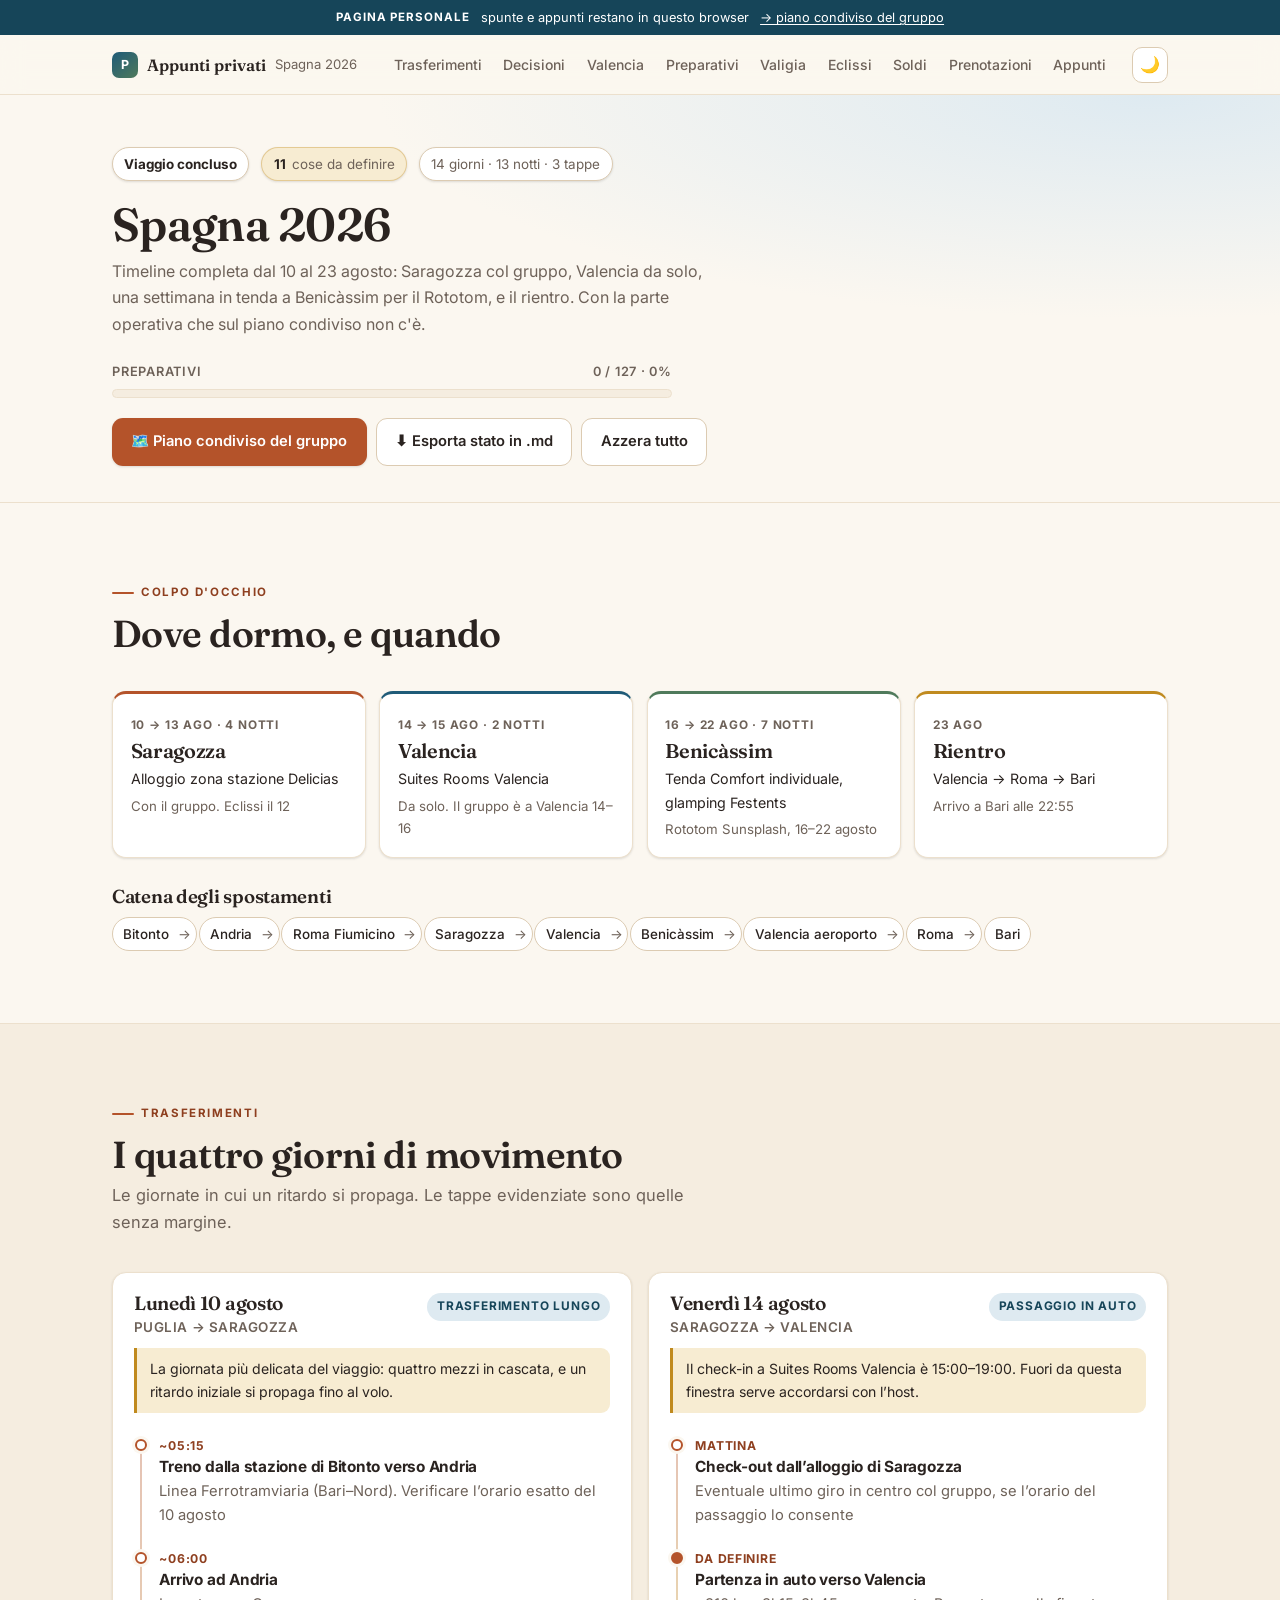
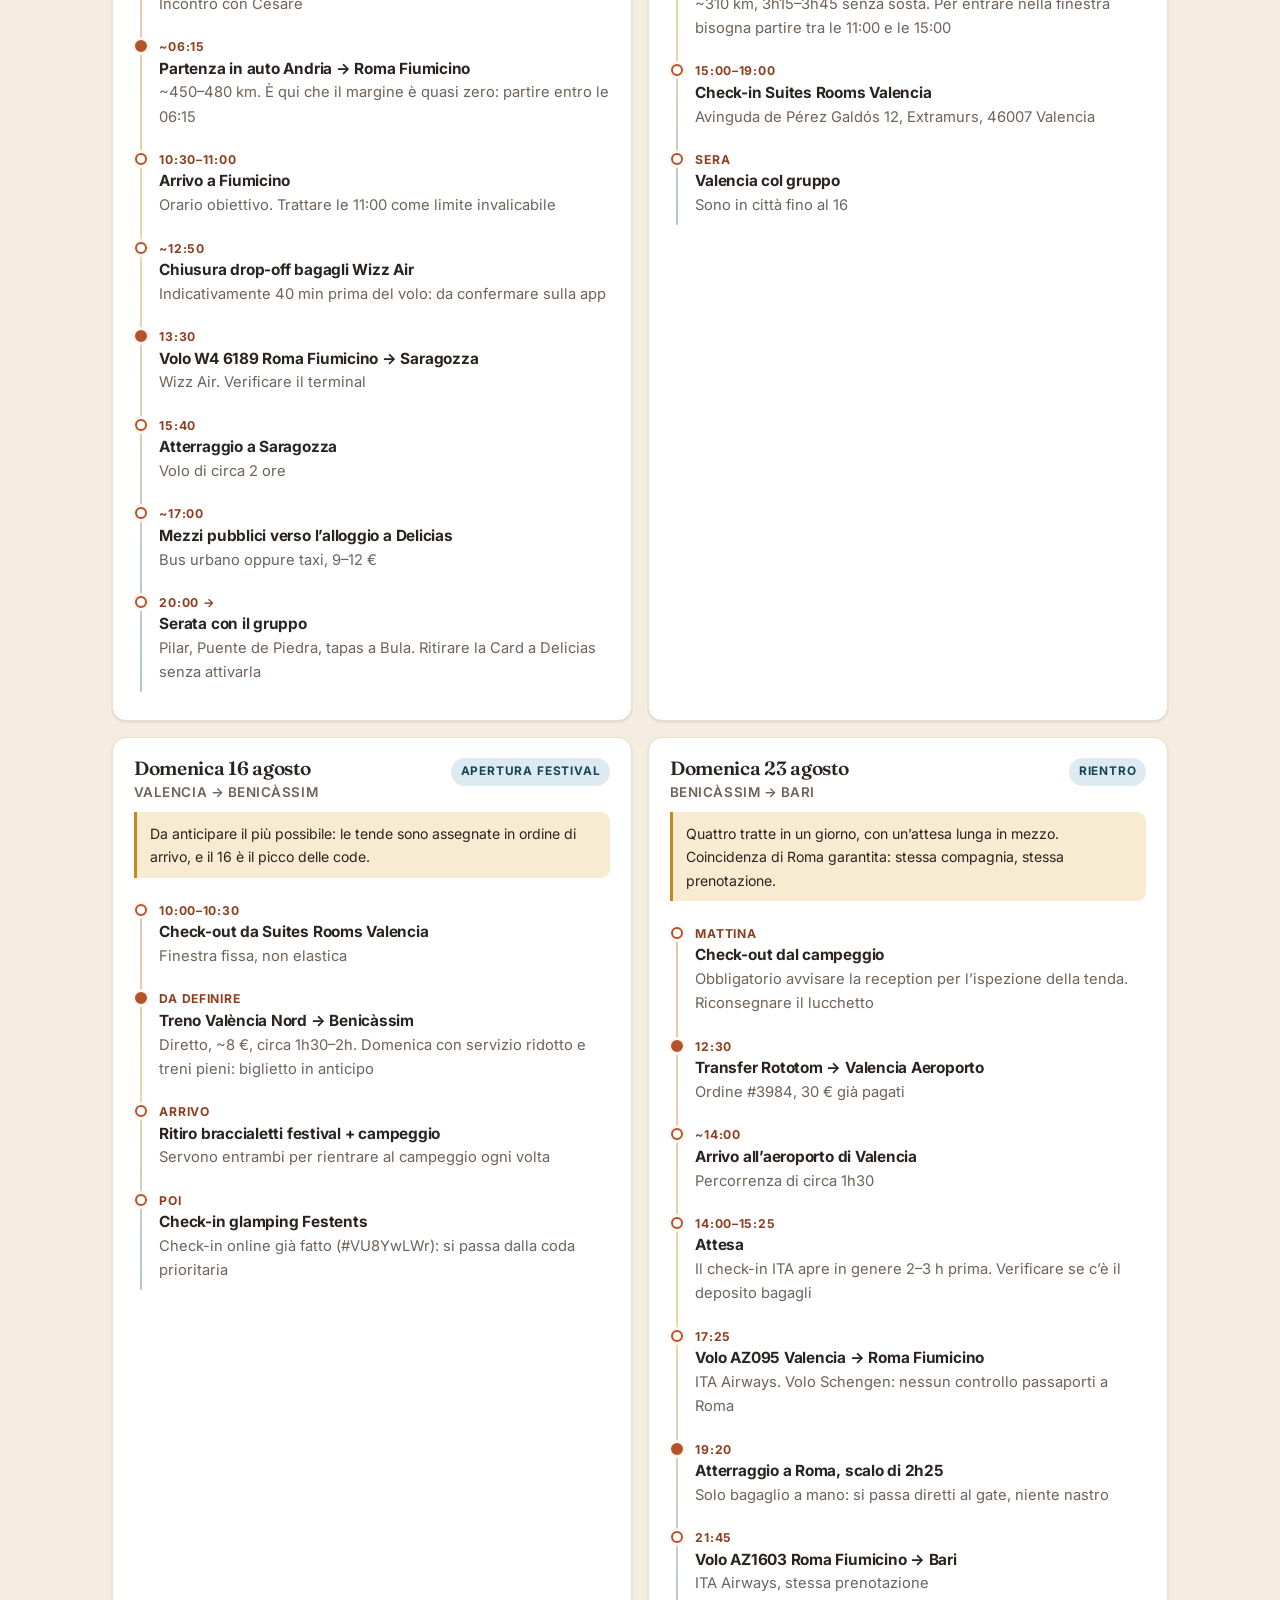
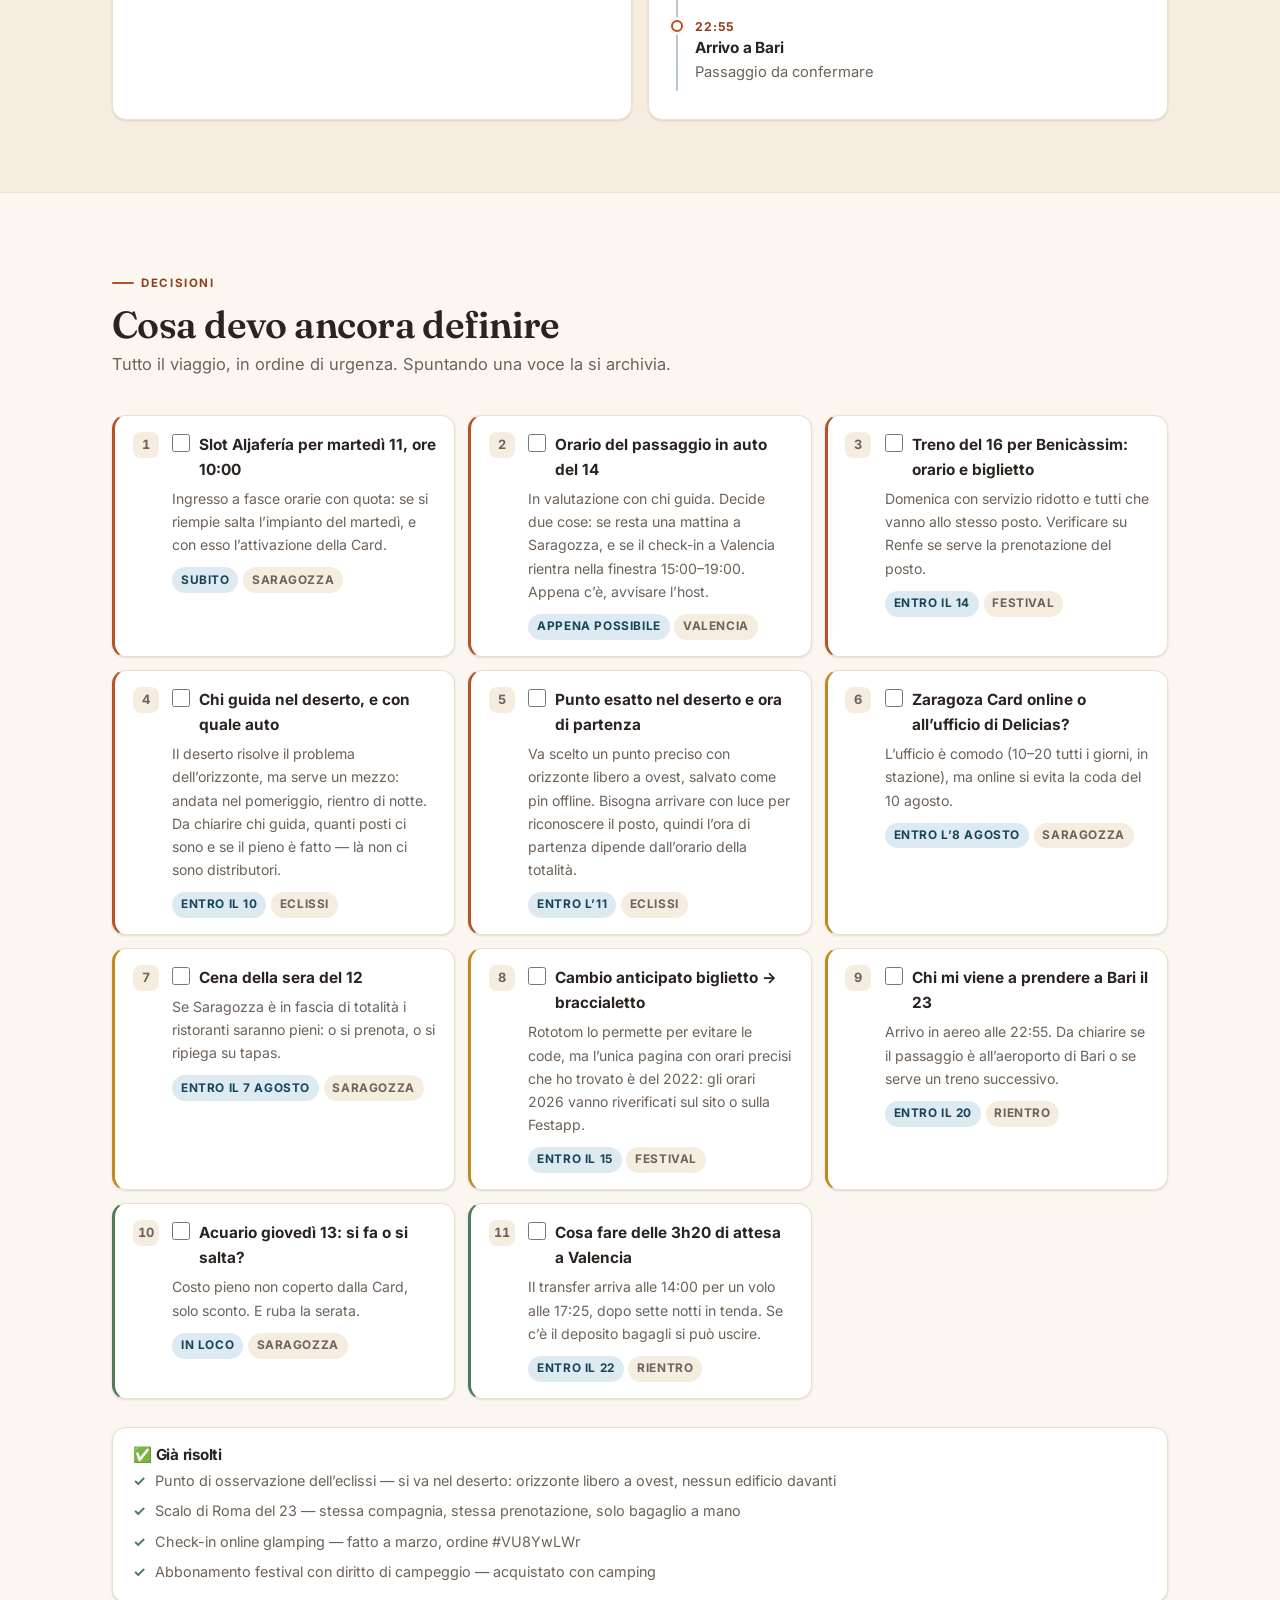
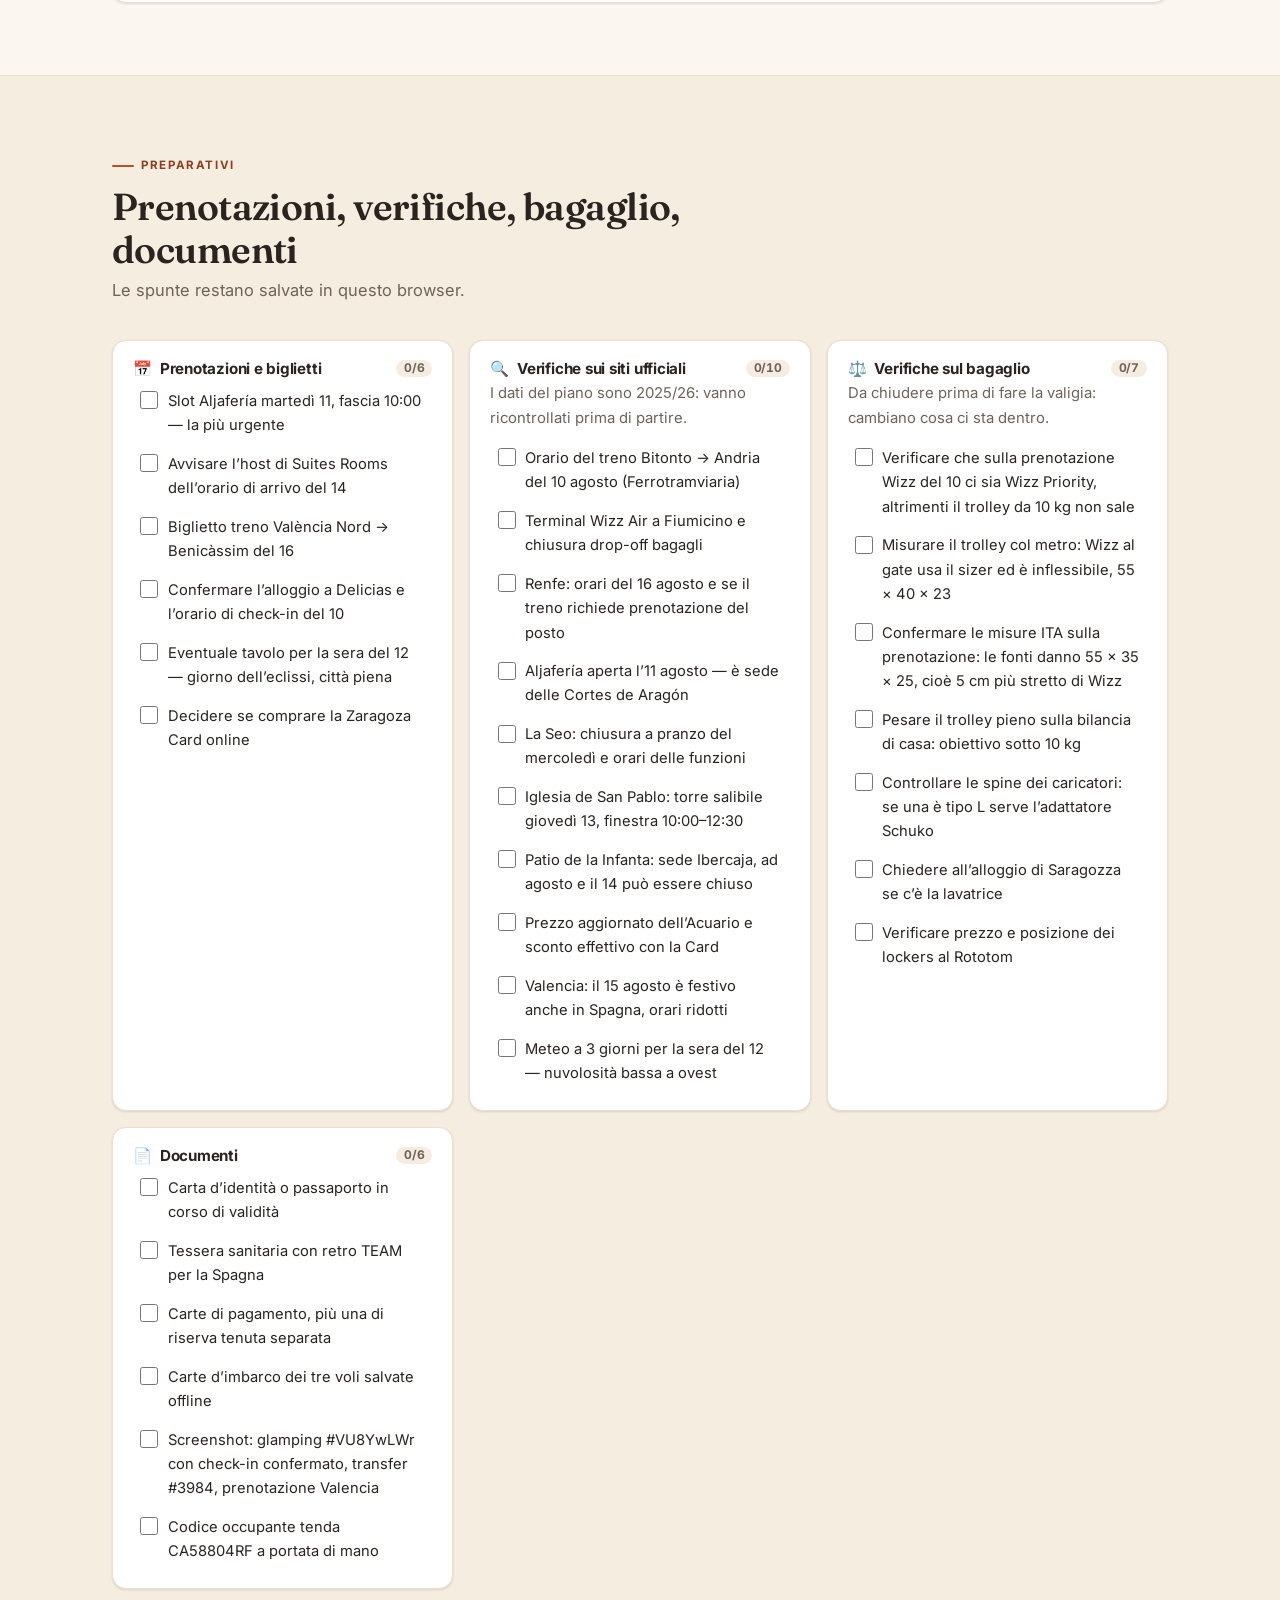
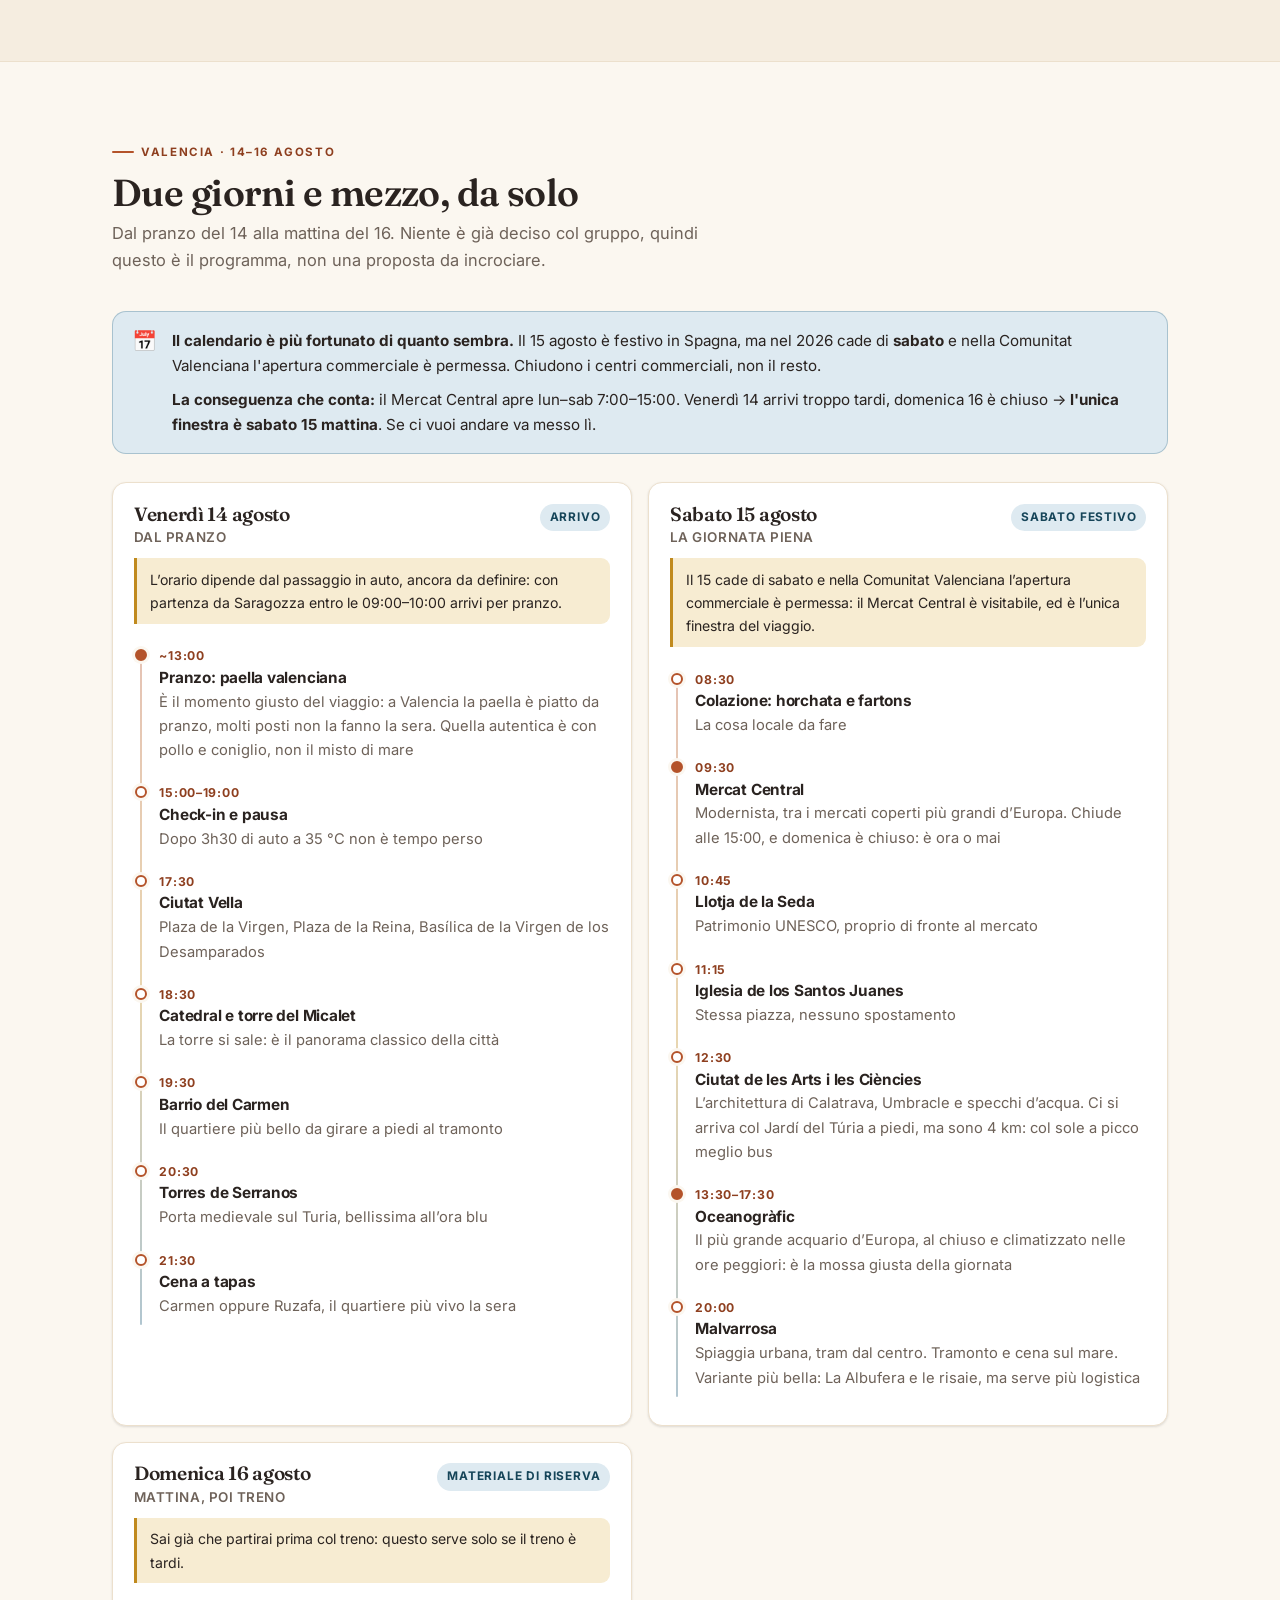
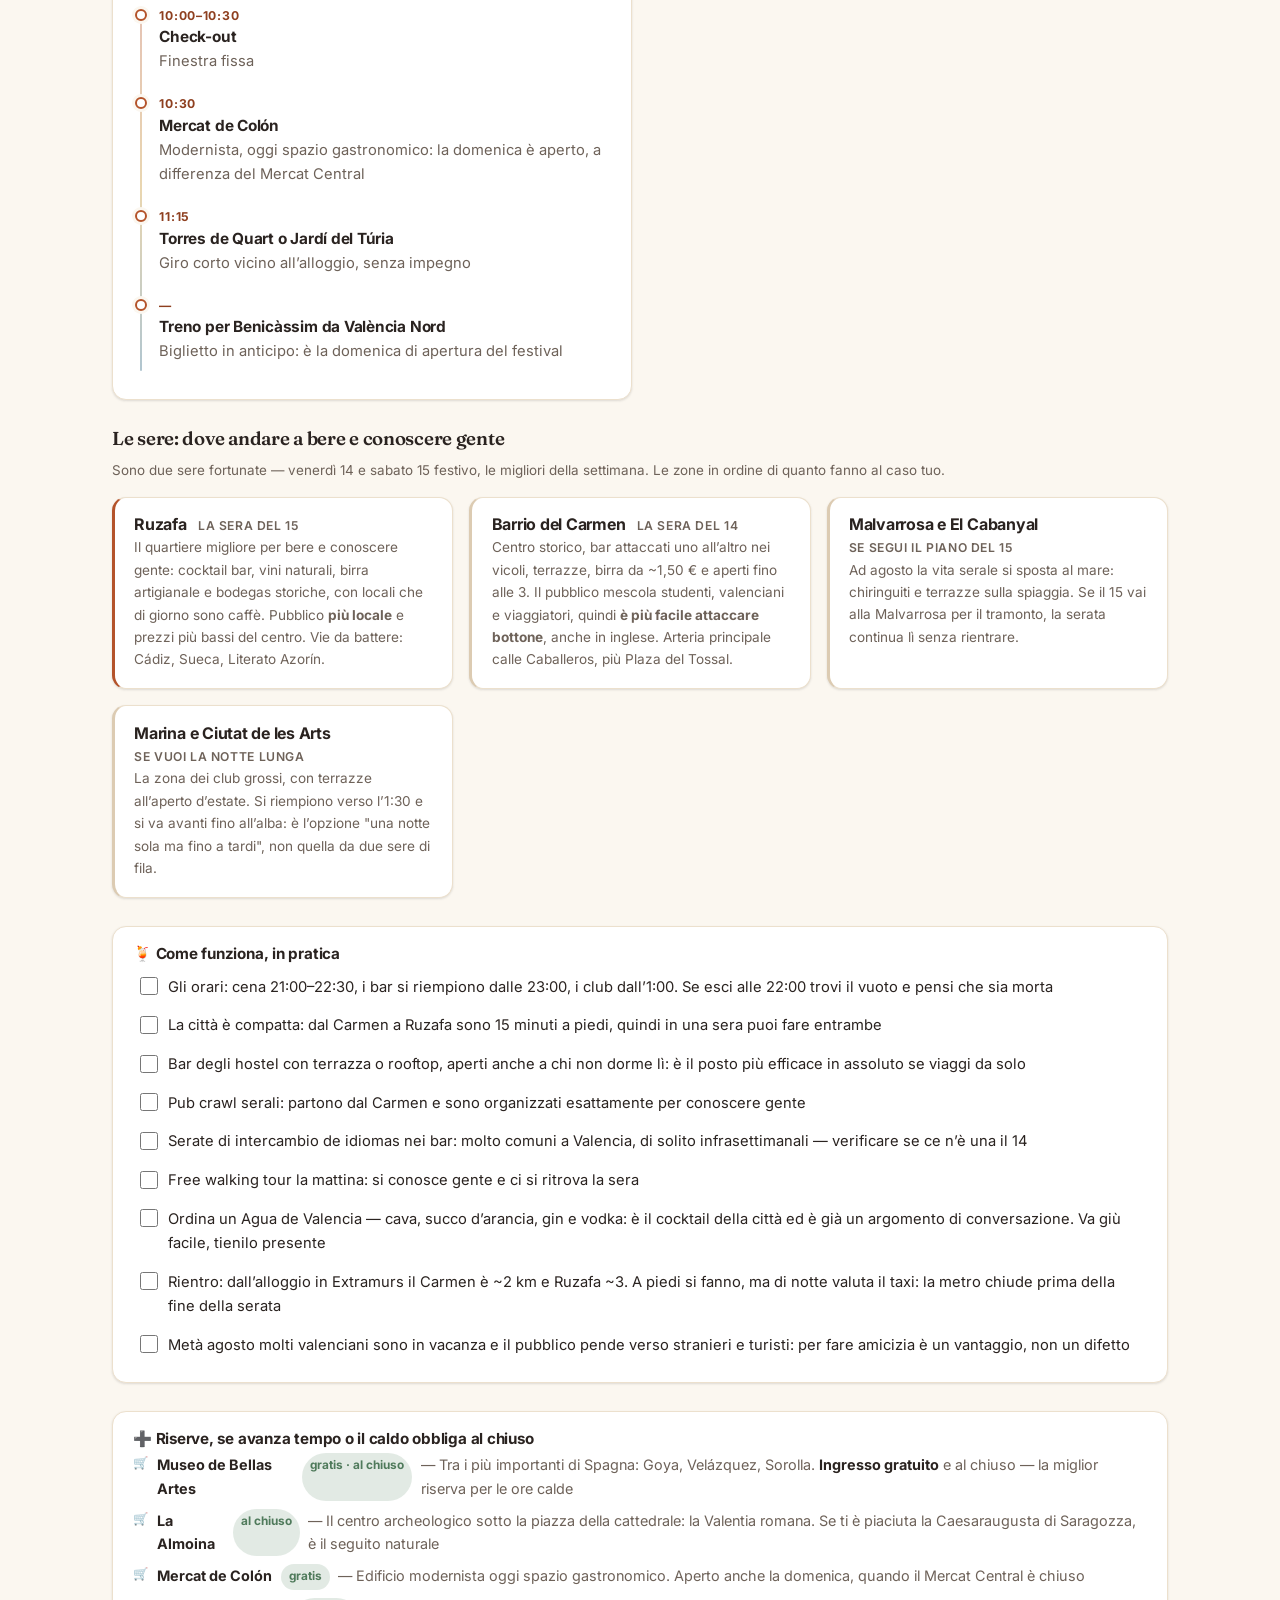
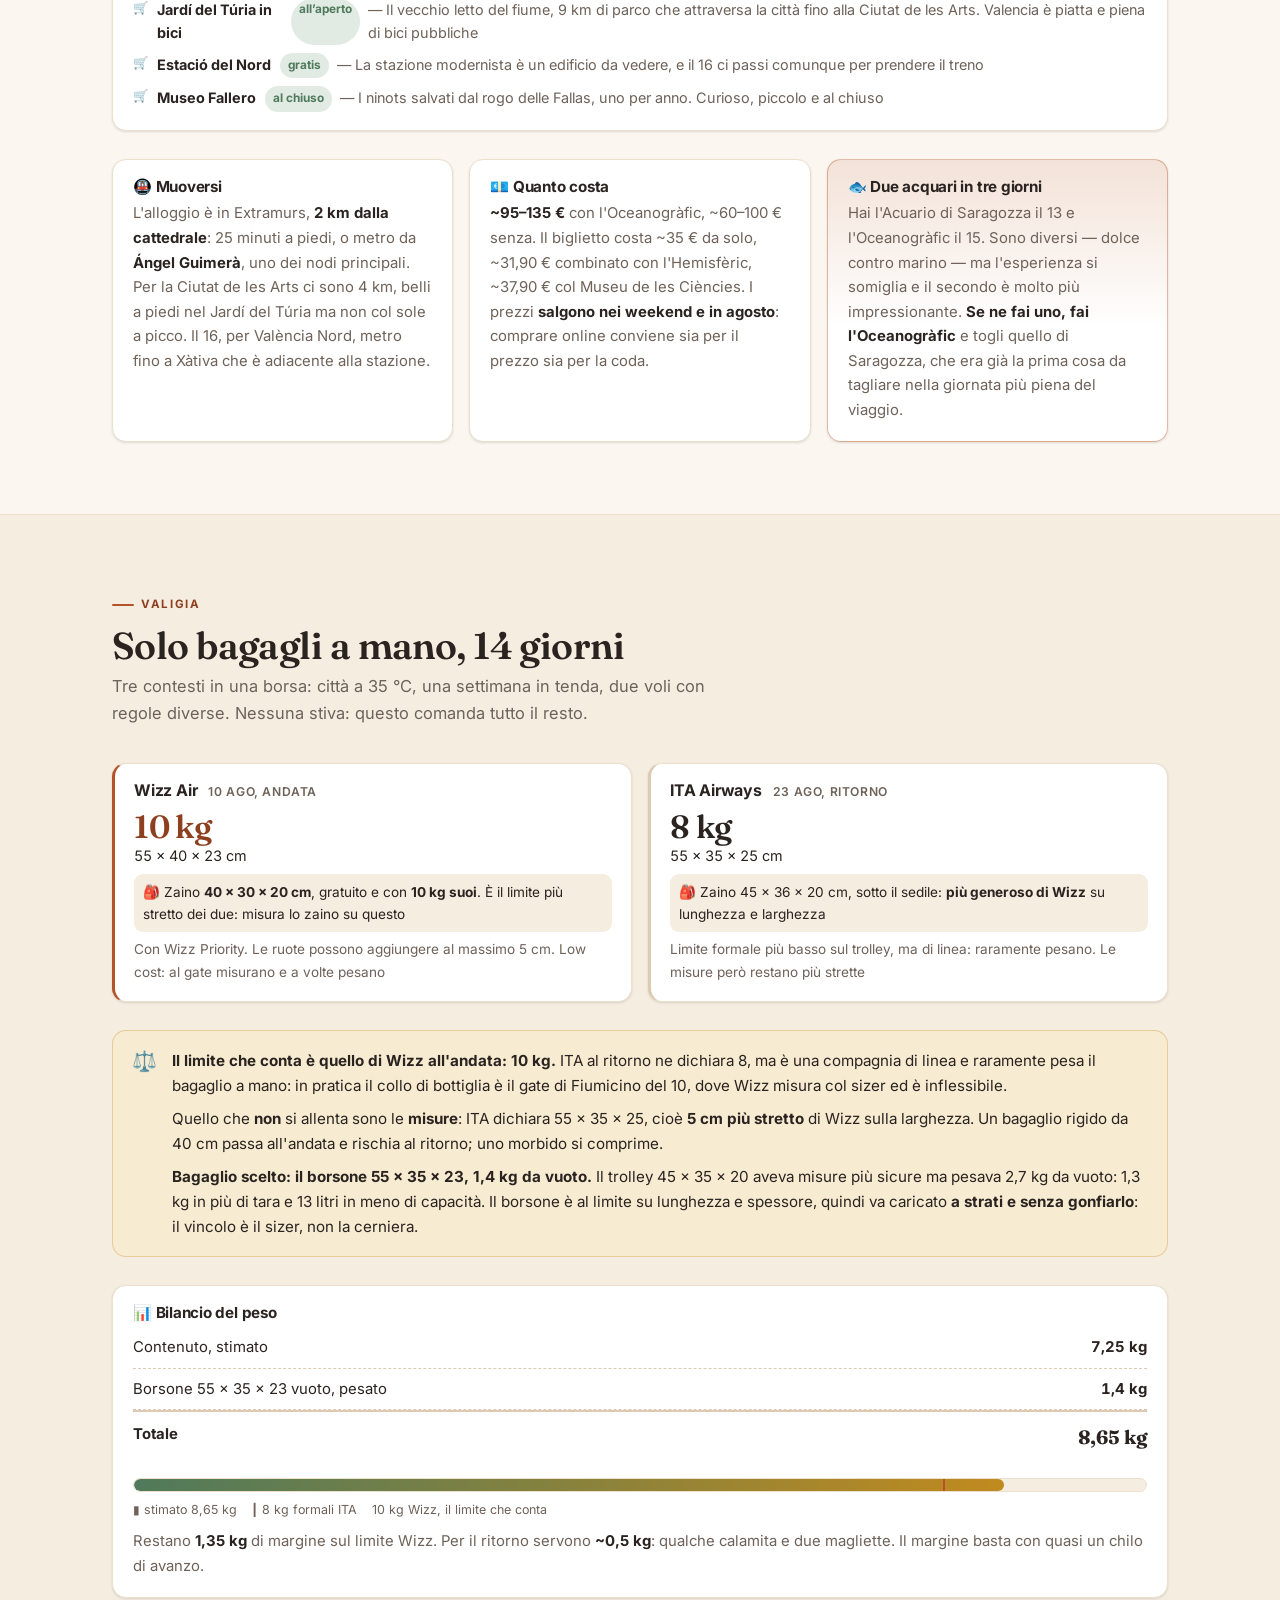
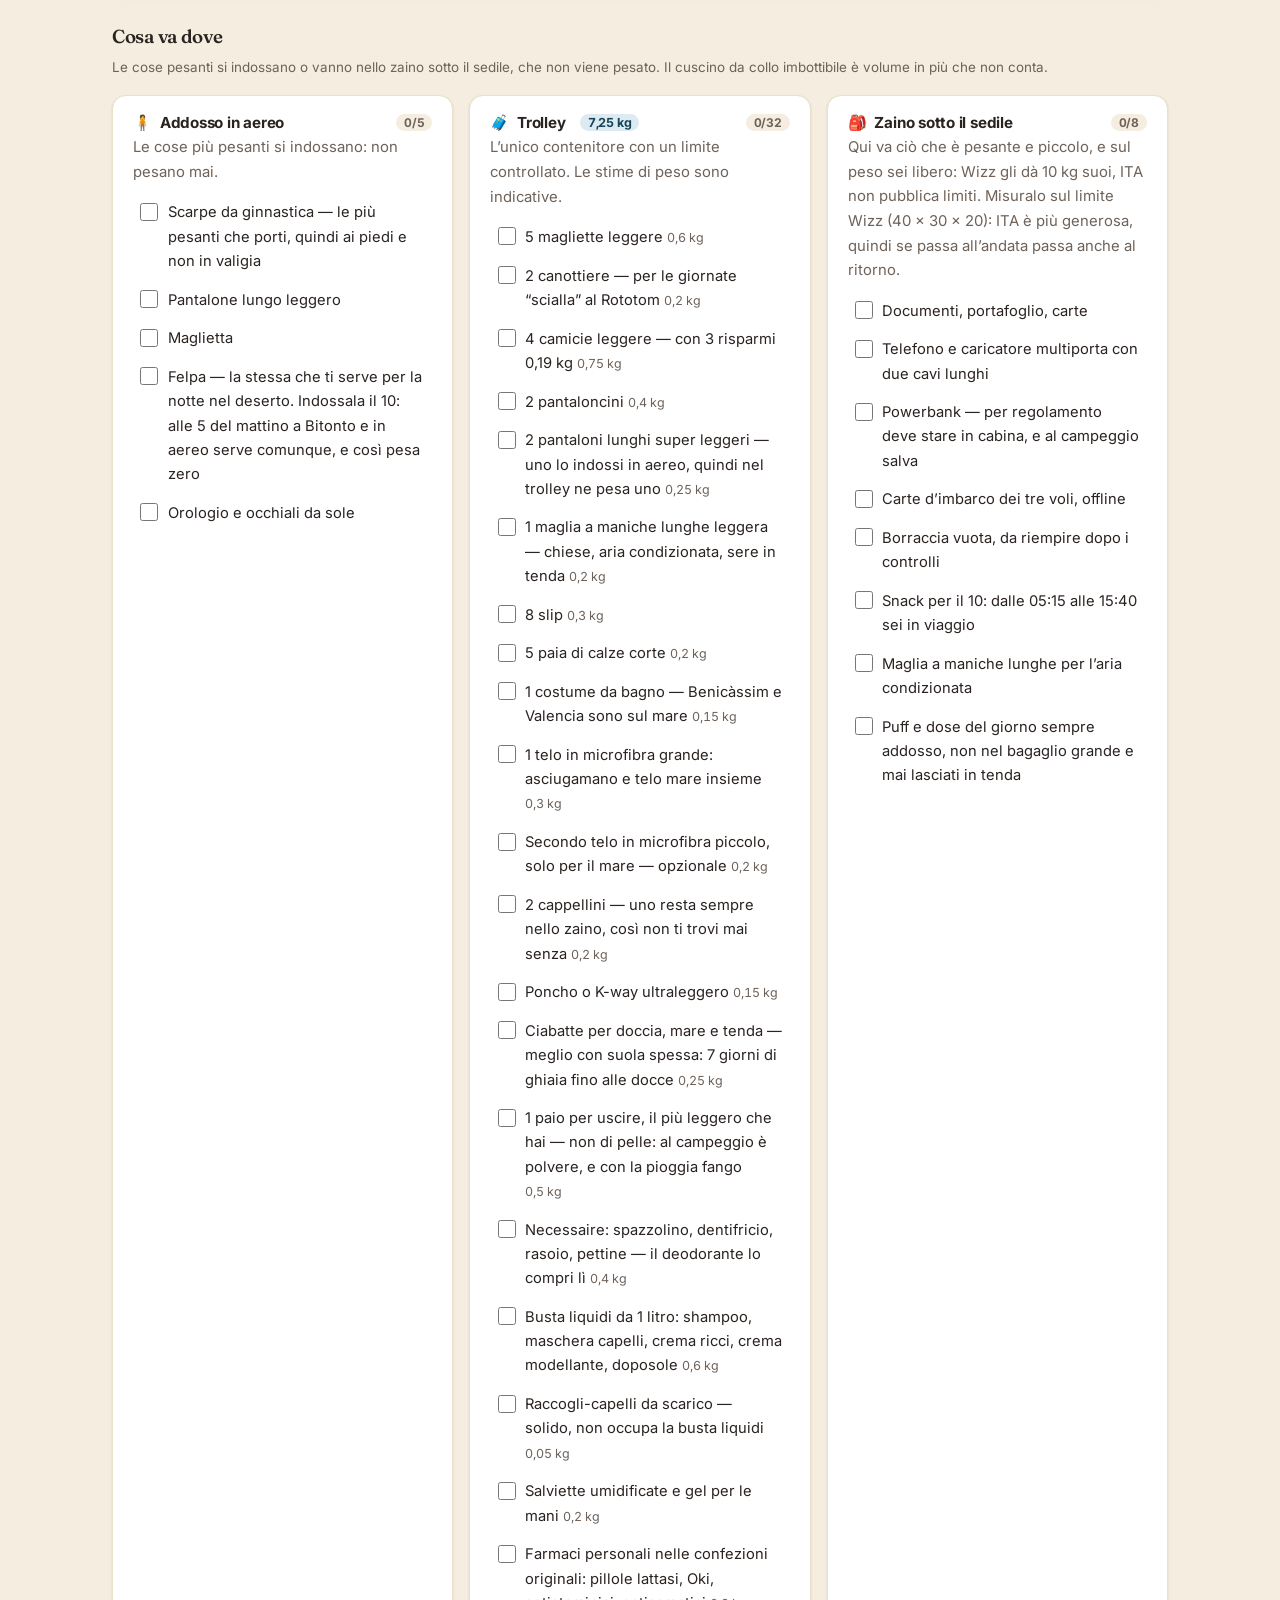
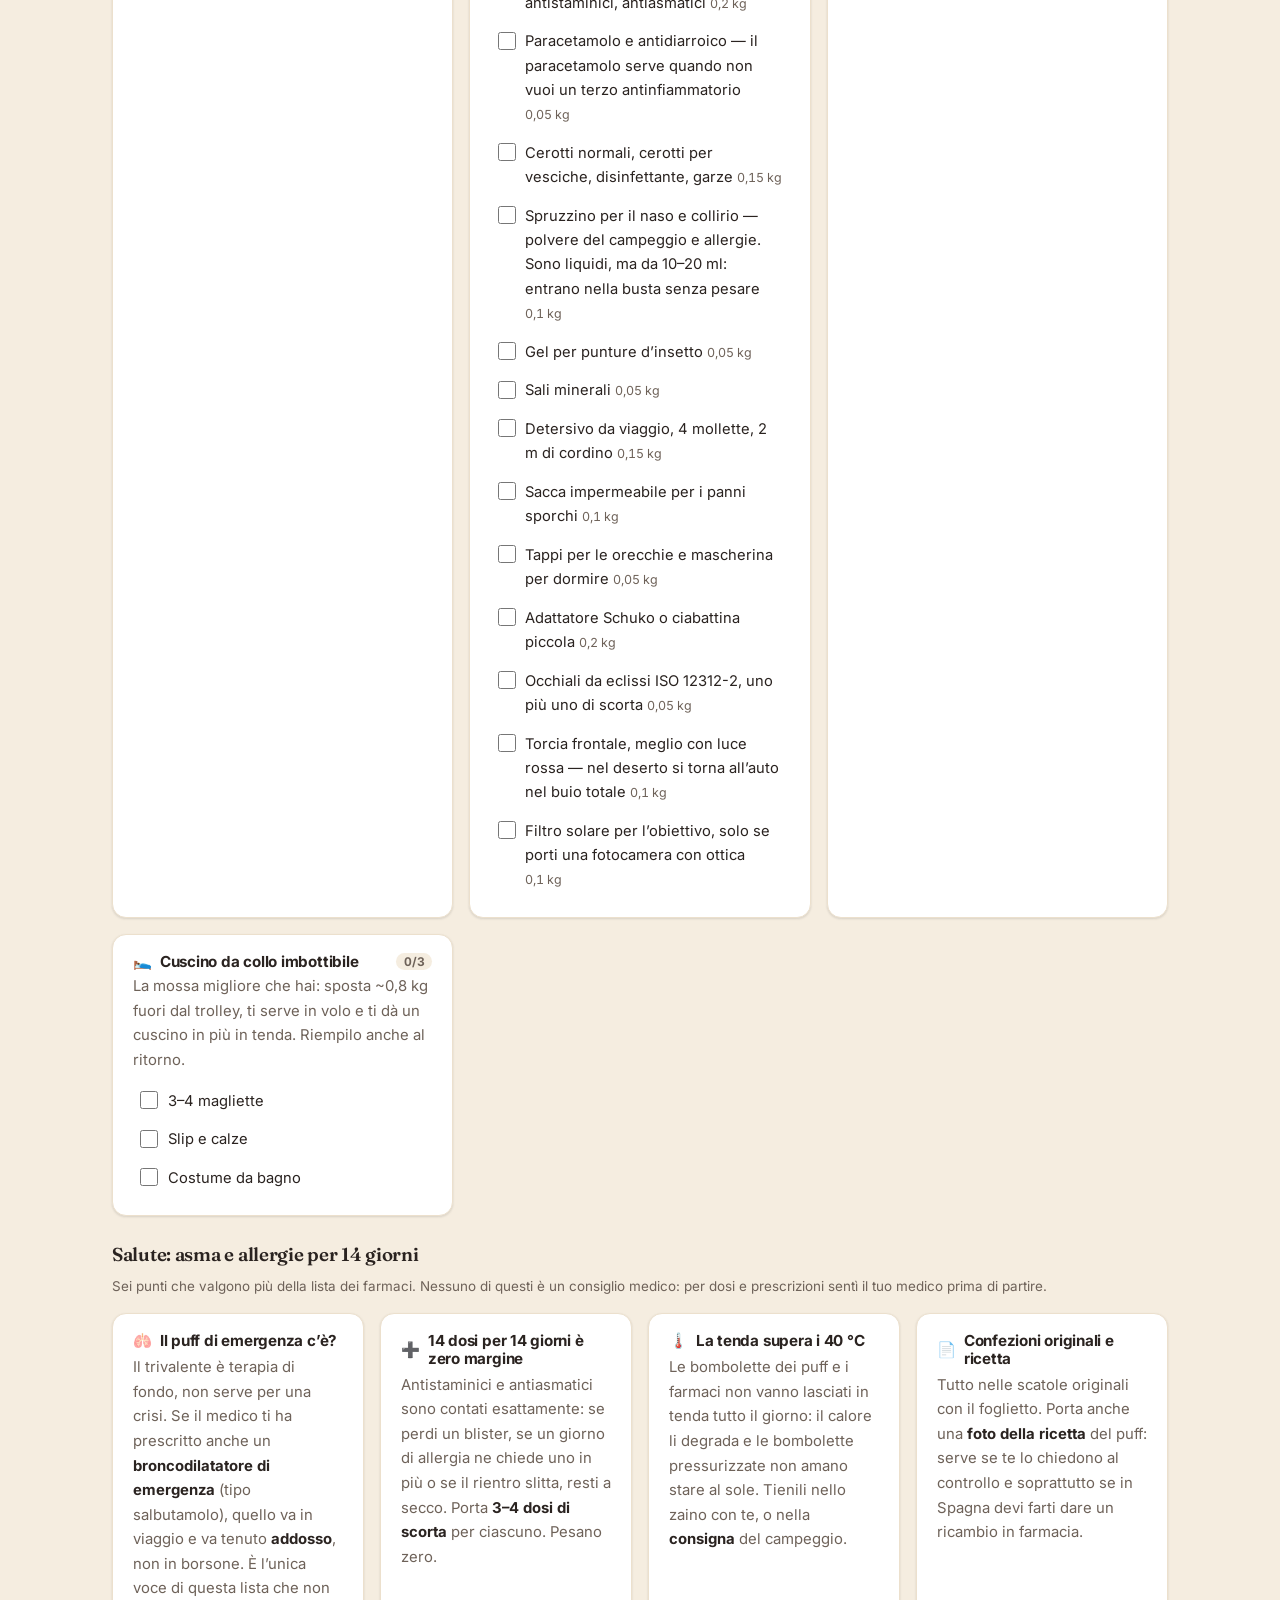
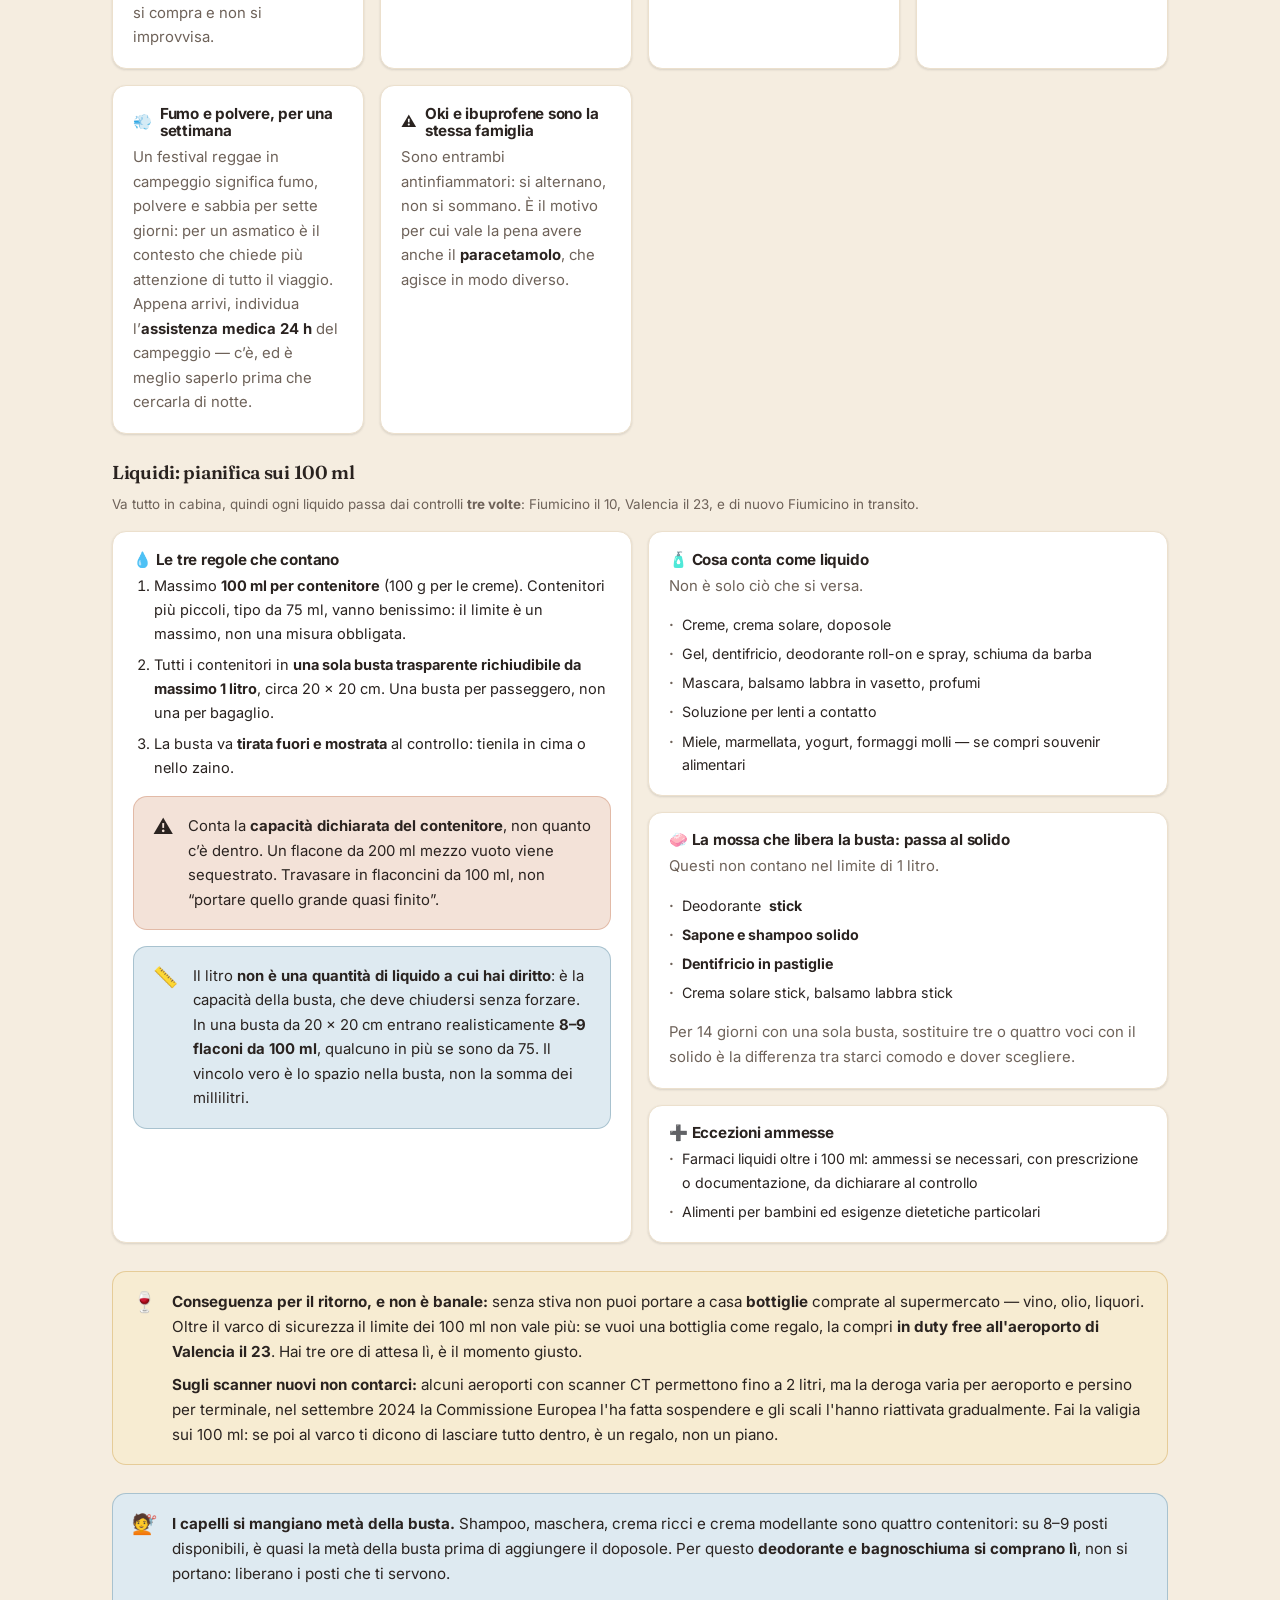
==== privato.html @ 4d50ca25 "Serate a Valencia e riserve per il caldo Aggiunge le quattro zone della vita serale in ordine di uti" ====
<!DOCTYPE html>
<html lang="it" data-theme="light">
<head>
<meta charset="utf-8">
<meta name="viewport" content="width=device-width, initial-scale=1">
<title>Appunti privati — Spagna 2026</title>
<meta name="description" content="Pagina di lavoro personale: timeline completa del viaggio in Spagna 10–23 agosto 2026, prenotazioni, budget, piano eclissi e appunti.">
<meta name="robots" content="noindex, nofollow, noarchive">
<meta name="theme-color" content="#1F5B78">

<link rel="icon" href="data:image/svg+xml,<svg xmlns='http://www.w3.org/2000/svg' viewBox='0 0 100 100'><rect width='100' height='100' rx='22' fill='%231F5B78'/><text y='.9em' x='50' text-anchor='middle' font-size='58' font-family='Georgia,serif' fill='%23DEEAF1'>P</text></svg>">

<link rel="preconnect" href="https://fonts.googleapis.com">
<link rel="preconnect" href="https://fonts.gstatic.com" crossorigin>
<link rel="stylesheet" href="https://fonts.googleapis.com/css2?family=Fraunces:opsz,wght@9..144,400;9..144,600;9..144,700&family=Inter:wght@400;500;600;700&display=swap">
<link rel="stylesheet" href="assets/css/styles.css">
<link rel="stylesheet" href="assets/css/privato.css">
</head>
<body>

<a class="skip-link" href="#main">Salta al contenuto</a>

<div class="ribbon">
  <b>Pagina personale</b>
  <span>spunte e appunti restano in questo browser</span>
  <a href="index.html">→ piano condiviso del gruppo</a>
</div>

<header class="header">
  <div class="header__inner">
    <a class="brand" href="#top">
      <span class="brand__mark" aria-hidden="true" style="background:linear-gradient(140deg,#1F5B78,#4F7A5B)">P</span>
      Appunti privati
      <span class="brand__sub">Spagna 2026</span>
    </a>

    <nav class="pnav" aria-label="Navigazione della pagina">
      <ul>
        <li><a class="nav__link" href="#trasferimenti">Trasferimenti</a></li>
        <li><a class="nav__link" href="#decisioni">Decisioni</a></li>
        <li><a class="nav__link" href="#valencia-sec">Valencia</a></li>
        <li><a class="nav__link" href="#prima">Preparativi</a></li>
        <li><a class="nav__link" href="#valigia">Valigia</a></li>
        <li><a class="nav__link" href="#eclissi">Eclissi</a></li>
        <li><a class="nav__link" href="#budget">Soldi</a></li>
        <li><a class="nav__link" href="#prenotazioni">Prenotazioni</a></li>
        <li><a class="nav__link" href="#appunti">Appunti</a></li>
      </ul>
    </nav>

    <button class="icon-btn" id="themeToggle" aria-label="Cambia tema chiaro/scuro" title="Cambia tema">🌙</button>
  </div>
</header>

<main id="main">

  <!-- ============================ INTESTAZIONE ============================ -->
  <section class="phead" id="top">
    <div class="wrap">
      <p class="phead__meta">
        <span class="pill"><span id="countdown">—</span></span>
        <span class="pill pill--warn"><b id="openDecisions">—</b> cose da definire</span>
        <span class="pill">14 giorni · 13 notti · 3 tappe</span>
      </p>

      <h1 class="phead__title">Spagna 2026</h1>
      <p class="phead__lead">
        Timeline completa dal 10 al 23 agosto: Saragozza col gruppo, Valencia da solo, una settimana
        in tenda a Benicàssim per il Rototom, e il rientro. Con la parte operativa che sul piano
        condiviso non c'è.
      </p>

      <div class="progress">
        <div class="progress__top">
          <span>Preparativi</span>
          <span id="progressLabel">—</span>
        </div>
        <div class="progress__track" id="progressTrack" role="progressbar"
             aria-valuemin="0" aria-valuemax="100" aria-valuenow="0" aria-label="Avanzamento dei preparativi">
          <div class="progress__bar" id="progressBar"></div>
        </div>
      </div>

      <div class="actions">
        <a class="btn btn--primary" href="index.html">🗺️ Piano condiviso del gruppo</a>
        <button class="btn btn--ghost" id="exportBtn">⬇︎ Esporta stato in .md</button>
        <button class="btn btn--ghost" id="resetBtn">Azzera tutto</button>
        <span class="save-state" id="saveState">Salvato</span>
      </div>
    </div>
  </section>

  <!-- ========================== COLPO D'OCCHIO ========================== -->
  <section class="section" id="colpo">
    <div class="wrap">
      <header class="section__head">
        <p class="section__eyebrow">Colpo d'occhio</p>
        <h2 class="section__title">Dove dormo, e quando</h2>
      </header>

      <div class="seg-grid" id="overview"></div>

      <h3 class="mt-2">Catena degli spostamenti</h3>
      <ol class="chain" id="chain"></ol>
    </div>
  </section>

  <!-- =========================== TRASFERIMENTI =========================== -->
  <section class="section section--alt" id="trasferimenti">
    <div class="wrap">
      <header class="section__head">
        <p class="section__eyebrow">Trasferimenti</p>
        <h2 class="section__title">I quattro giorni di movimento</h2>
        <p class="section__lead">
          Le giornate in cui un ritardo si propaga. Le tappe evidenziate sono quelle senza margine.
        </p>
      </header>

      <div class="leg-grid" id="legs"></div>
    </div>
  </section>

  <!-- ============================= DECISIONI ============================= -->
  <section class="section" id="decisioni">
    <div class="wrap">
      <header class="section__head">
        <p class="section__eyebrow">Decisioni</p>
        <h2 class="section__title">Cosa devo ancora definire</h2>
        <p class="section__lead">
          Tutto il viaggio, in ordine di urgenza. Spuntando una voce la si archivia.
        </p>
      </header>

      <div class="dec-grid" id="decisions"></div>

      <div class="card mt-2">
        <h3 class="card__title">✅ Già risolti</h3>
        <ul class="resolved" id="resolved"></ul>
      </div>
    </div>
  </section>

  <!-- ============================ PREPARATIVI ============================ -->
  <section class="section section--alt" id="prima">
    <div class="wrap">
      <header class="section__head">
        <p class="section__eyebrow">Preparativi</p>
        <h2 class="section__title">Prenotazioni, verifiche, bagaglio, documenti</h2>
        <p class="section__lead">Le spunte restano salvate in questo browser.</p>
      </header>
      <div class="check-grid" id="checklists"></div>
    </div>
  </section>

  <!-- ============================== VALENCIA ============================== -->
  <section class="section" id="valencia-sec">
    <div class="wrap">
      <header class="section__head">
        <p class="section__eyebrow">Valencia · 14–16 agosto</p>
        <h2 class="section__title">Due giorni e mezzo, da solo</h2>
        <p class="section__lead">
          Dal pranzo del 14 alla mattina del 16. Niente è già deciso col gruppo, quindi questo è il
          programma, non una proposta da incrociare.
        </p>
      </header>

      <div class="callout callout--ebro">
        <span class="callout__icon" aria-hidden="true">📅</span>
        <div>
          <p><strong>Il calendario è più fortunato di quanto sembra.</strong> Il 15 agosto è festivo
          in Spagna, ma nel 2026 cade di <strong>sabato</strong> e nella Comunitat Valenciana
          l'apertura commerciale è permessa. Chiudono i centri commerciali, non il resto.</p>
          <p><strong>La conseguenza che conta:</strong> il Mercat Central apre lun–sab 7:00–15:00.
          Venerdì 14 arrivi troppo tardi, domenica 16 è chiuso → <strong>l'unica finestra è sabato 15
          mattina</strong>. Se ci vuoi andare va messo lì.</p>
        </div>
      </div>

      <div class="leg-grid mt-2" id="valencia"></div>

      <h3 class="mt-2">Le sere: dove andare a bere e conoscere gente</h3>
      <p class="small">
        Sono due sere fortunate — venerdì 14 e sabato 15 festivo, le migliori della settimana. Le zone
        in ordine di quanto fanno al caso tuo.
      </p>
      <div class="grid grid--2 mt-1" id="nightlife"></div>

      <div class="card mt-2">
        <h3 class="card__title">🍹 Come funziona, in pratica</h3>
        <ul class="chk-list" id="nightTips"></ul>
      </div>

      <div class="card mt-2">
        <h3 class="card__title">➕ Riserve, se avanza tempo o il caldo obbliga al chiuso</h3>
        <ul class="nb-list nb-list--buy" id="valExtra"></ul>
      </div>

      <div class="grid grid--3 mt-2">
        <div class="card">
          <h3 class="card__title">🚇 Muoversi</h3>
          <p>
            L'alloggio è in Extramurs, <strong>2 km dalla cattedrale</strong>: 25 minuti a piedi, o
            metro da <strong>Ángel Guimerà</strong>, uno dei nodi principali. Per la Ciutat de les Arts
            ci sono 4 km, belli a piedi nel Jardí del Túria ma non col sole a picco. Il 16, per
            València Nord, metro fino a Xàtiva che è adiacente alla stazione.
          </p>
        </div>
        <div class="card">
          <h3 class="card__title">💶 Quanto costa</h3>
          <p>
            <strong>~95–135 €</strong> con l'Oceanogràfic, ~60–100 € senza. Il biglietto costa
            ~35 € da solo, ~31,90 € combinato con l'Hemisfèric, ~37,90 € col Museu de les Ciències.
            I prezzi <strong>salgono nei weekend e in agosto</strong>: comprare online conviene sia
            per il prezzo sia per la coda.
          </p>
        </div>
        <div class="card card--danger">
          <h3 class="card__title">🐟 Due acquari in tre giorni</h3>
          <p>
            Hai l'Acuario di Saragozza il 13 e l'Oceanogràfic il 15. Sono diversi — dolce contro
            marino — ma l'esperienza si somiglia e il secondo è molto più impressionante.
            <strong>Se ne fai uno, fai l'Oceanogràfic</strong> e togli quello di Saragozza, che era
            già la prima cosa da tagliare nella giornata più piena del viaggio.
          </p>
        </div>
      </div>
    </div>
  </section>

  <!-- ============================== VALIGIA ============================== -->
  <section class="section section--alt" id="valigia">
    <div class="wrap">
      <header class="section__head">
        <p class="section__eyebrow">Valigia</p>
        <h2 class="section__title">Solo bagagli a mano, 14 giorni</h2>
        <p class="section__lead">
          Tre contesti in una borsa: città a 35 °C, una settimana in tenda, due voli con regole
          diverse. Nessuna stiva: questo comanda tutto il resto.
        </p>
      </header>

      <div class="grid grid--2" id="allowance"></div>

      <div class="callout callout--gold mt-2">
        <span class="callout__icon" aria-hidden="true">⚖️</span>
        <div>
          <p><strong>Il limite che conta è quello di Wizz all'andata: 10 kg.</strong> ITA al ritorno
          ne dichiara 8, ma è una compagnia di linea e raramente pesa il bagaglio a mano: in pratica
          il collo di bottiglia è il gate di Fiumicino del 10, dove Wizz misura col sizer ed è
          inflessibile.</p>
          <p>Quello che <strong>non</strong> si allenta sono le <strong>misure</strong>: ITA dichiara
          55 × 35 × 25, cioè <strong>5 cm più stretto</strong> di Wizz sulla larghezza. Un bagaglio
          rigido da 40 cm passa all'andata e rischia al ritorno; uno morbido si comprime.</p>
          <p><strong>Bagaglio scelto: il borsone 55 × 35 × 23, 1,4 kg da vuoto.</strong> Il trolley
          45 × 35 × 20 aveva misure più sicure ma pesava 2,7 kg da vuoto: 1,3 kg in più di tara e
          13 litri in meno di capacità. Il borsone è al limite su lunghezza e spessore, quindi va
          caricato <strong>a strati e senza gonfiarlo</strong>: il vincolo è il sizer, non la
          cerniera.</p>
        </div>
      </div>

      <div class="card mt-2">
        <h3 class="card__title">📊 Bilancio del peso</h3>
        <div id="weightBudget"></div>
      </div>

      <h3 class="mt-2">Cosa va dove</h3>
      <p class="small">
        Le cose pesanti si indossano o vanno nello zaino sotto il sedile, che non viene pesato.
        Il cuscino da collo imbottibile è volume in più che non conta.
      </p>
      <div class="check-grid mt-1" id="pack"></div>

      <h3 class="mt-2">Salute: asma e allergie per 14 giorni</h3>
      <p class="small">
        Sei punti che valgono più della lista dei farmaci. Nessuno di questi è un consiglio medico:
        per dosi e prescrizioni sentì il tuo medico prima di partire.
      </p>
      <div class="grid grid--3 mt-1" id="health"></div>

      <h3 class="mt-2">Liquidi: pianifica sui 100 ml</h3>
      <p class="small">
        Va tutto in cabina, quindi ogni liquido passa dai controlli <strong>tre volte</strong>:
        Fiumicino il 10, Valencia il 23, e di nuovo Fiumicino in transito.
      </p>

      <div class="grid grid--2 mt-1">
        <div class="card">
          <h3 class="card__title">💧 Le tre regole che contano</h3>
          <ol class="liq-list" id="liqRules"></ol>
          <div class="callout mt-1">
            <span class="callout__icon" aria-hidden="true">⚠️</span>
            <p id="liqTrap"></p>
          </div>
          <div class="callout callout--ebro mt-1">
            <span class="callout__icon" aria-hidden="true">📏</span>
            <p id="liqTrap2"></p>
          </div>
        </div>

        <div class="grid" style="align-content:start">
          <div class="card">
            <h3 class="card__title">🧴 Cosa conta come liquido</h3>
            <p class="small">Non è solo ciò che si versa.</p>
            <ul class="plain" id="liqCounts"></ul>
          </div>
          <div class="card">
            <h3 class="card__title">🧼 La mossa che libera la busta: passa al solido</h3>
            <p class="small">Questi non contano nel limite di 1 litro.</p>
            <ul class="plain" id="liqSolids"></ul>
            <p class="small mt-1">
              Per 14 giorni con una sola busta, sostituire tre o quattro voci con il solido è la
              differenza tra starci comodo e dover scegliere.
            </p>
          </div>
          <div class="card">
            <h3 class="card__title">➕ Eccezioni ammesse</h3>
            <ul class="plain" id="liqExceptions"></ul>
          </div>
        </div>
      </div>

      <div class="callout callout--gold mt-2">
        <span class="callout__icon" aria-hidden="true">🍷</span>
        <div>
          <p><strong>Conseguenza per il ritorno, e non è banale:</strong> senza stiva non puoi
          portare a casa <strong>bottiglie</strong> comprate al supermercato — vino, olio, liquori.
          Oltre il varco di sicurezza il limite dei 100 ml non vale più: se vuoi una bottiglia come
          regalo, la compri <strong>in duty free all'aeroporto di Valencia il 23</strong>. Hai tre ore
          di attesa lì, è il momento giusto.</p>
          <p><strong>Sugli scanner nuovi non contarci:</strong> alcuni aeroporti con scanner CT
          permettono fino a 2 litri, ma la deroga varia per aeroporto e persino per terminale, nel
          settembre 2024 la Commissione Europea l'ha fatta sospendere e gli scali l'hanno riattivata
          gradualmente. Fai la valigia sui 100 ml: se poi al varco ti dicono di lasciare tutto
          dentro, è un regalo, non un piano.</p>
        </div>
      </div>

      <div class="callout callout--ebro mt-2">
        <span class="callout__icon" aria-hidden="true">💇</span>
        <div>
          <p><strong>I capelli si mangiano metà della busta.</strong> Shampoo, maschera, crema ricci
          e crema modellante sono quattro contenitori: su 8–9 posti disponibili, è quasi la metà
          della busta prima di aggiungere il doposole. Per questo <strong>deodorante e bagnoschiuma
          si comprano lì</strong>, non si portano: liberano i posti che ti servono.</p>
          <p>Il <strong>raccogli-capelli da scarico</strong> è solido, quindi non occupa la busta e
          pesa una cinquantina di grammi. Funziona in tutte e tre le sistemazioni, e al campeggio è
          dove serve di più: 220 docce comuni con gli scarichi che si intasano. Da sciacquare e
          buttare in un sacchetto, non da rimettere bagnato nel necessaire.</p>
        </div>
      </div>

      <div class="card mt-2">
        <h3 class="card__title">💧 Checklist liquidi</h3>
        <ul class="chk-list" id="liqCheck"></ul>
      </div>

      <div class="grid grid--2 mt-2">
        <div class="card card--danger">
          <h3 class="card__title">🚫 Cosa NON portare</h3>
          <ul class="nb-list" id="notBring"></ul>
        </div>

        <div class="grid" style="align-content:start">
          <div class="card">
            <h3 class="card__title">🛒 Da comprare lì, non da portare</h3>
            <p class="small">
              Ogni consumabile comprato in Spagna è spazio liberato nella busta da 1 litro, che ti
              serve per i prodotti per capelli.
            </p>
            <ul class="nb-list nb-list--buy" id="buyThere"></ul>
          </div>
          <div class="card">
            <h3 class="card__title">🔌 Prese: il dettaglio che frega gli italiani</h3>
            <p>
              La Spagna usa prese <strong>Schuko, tipo F</strong>; l'Italia il <strong>tipo L</strong>.
              I caricatori con spinotto europeo sottile entrano, ma qualsiasi spina italiana a tre
              punte in linea <strong>non entra</strong>. Controlla i tuoi caricatori: se anche uno
              solo è tipo L, serve l'adattatore.
            </p>
          </div>
          <div class="card">
            <h3 class="card__title">🔒 In tenda non è una cassaforte</h3>
            <p>
              Il lucchetto c'è, ma documenti, carte e telefono non si lasciano in tenda. Il Rototom
              ha un servizio di <em>consigne</em>: da valutare per i giorni in cui giri.
            </p>
          </div>
        </div>
      </div>

      <h3 class="mt-2">Lavaggio: senza, 14 giorni non stanno in una borsa</h3>
      <p class="small">Cinque magliette per due settimane funzionano solo lavando. A 35 °C asciuga tutto in poche ore.</p>
      <div class="table-scroll mt-1">
        <table>
          <caption class="visually-hidden">Quando e dove lavare i vestiti</caption>
          <thead><tr><th scope="col">Quando</th><th scope="col">Dove</th><th scope="col">Cosa</th></tr></thead>
          <tbody id="laundry"></tbody>
        </table>
      </div>

      <div class="card mt-2">
        <h3 class="card__title">✔️ Controllo finale, la sera del 9</h3>
        <ul class="chk-list" id="finalCheck"></ul>
      </div>
    </div>
  </section>

  <!-- ============================== ECLISSI ============================== -->
  <section class="section" id="eclissi">
    <div class="wrap">
      <header class="section__head">
        <p class="section__eyebrow">Mercoledì 12 agosto</p>
        <h2 class="section__title">Piano eclissi</h2>
        <p class="section__lead">È la ragione della tappa di Saragozza, quindi ha una sezione a sé.</p>
      </header>

      <div class="eclipse-warn">
        <h3>⚠️ Da confermare su una fonte astronomica prima di fissare il punto</h3>
        <p>
          Il punto critico: questa eclissi avviene <strong>con il Sole molto basso, vicino al
          tramonto</strong>. Se è confermato, non basta essere nel posto giusto — serve la
          <strong>linea di vista libera verso ovest/nord-ovest</strong>. In centro storico, tra
          palazzi e vicoli, il Sole a pochi gradi di altezza è semplicemente coperto. Per questo il
          punto va scelto prima, non improvvisato.
        </p>
        <ul class="chk-list mt-1" id="eclipseVerify"></ul>
        <p class="small mt-1">
          Verificare su timeanddate.com o fonte equivalente cercando esattamente “Zaragoza”.
        </p>
      </div>

      <div class="callout callout--ebro mt-2">
        <span class="callout__icon" aria-hidden="true">🏜️</span>
        <div>
          <p><strong>Deciso: si va nel deserto.</strong> È la risposta giusta al problema
          dell'orizzonte — nessun edificio davanti, vista libera a ovest fin dove arriva l'occhio, e
          zero luci intorno. Con il Sole a pochi gradi sull'orizzonte è la differenza tra vedere
          l'eclissi e vedere un palazzo.</p>
          <p>Restano due cose da chiudere, e sono nella sezione Decisioni: <strong>chi guida</strong>
          e <strong>il punto esatto</strong>, da scegliere in anticipo e salvare come pin offline.</p>
        </div>
      </div>

      <h3 class="mt-2">Notte nel deserto: cosa serve, perché là non c'è niente</h3>
      <p class="small">
        Vai in un posto senza acqua, senza luci, senza bar e probabilmente senza campo. Tutto quello
        che ti serve lo porti, e torni all'auto nel buio.
      </p>
      <div class="card mt-1">
        <ul class="chk-list" id="desert"></ul>
      </div>

      <h3 class="mt-2">Alternative, se il deserto salta</h3>
      <p class="small">Piano B in città, in ordine di preferenza.</p>
      <div class="table-scroll mt-1">
        <table>
          <caption class="visually-hidden">Punti di osservazione alternativi per l’eclissi</caption>
          <thead><tr><th scope="col">Luogo</th><th scope="col">Pro</th><th scope="col">Contro</th></tr></thead>
          <tbody id="spots"></tbody>
        </table>
      </div>

      <div class="grid grid--2 mt-2">
        <div class="card">
          <h3 class="card__title">🌥️ Piano B meteo</h3>
          <p>
            Se la sera del 12 il cielo a ovest è coperto: verificare la mattina stessa dove le
            nuvole basse sono meno probabili e valutare uno spostamento breve.
            <strong>Decisione entro mezzogiorno del 12</strong>, non dopo.
          </p>
        </div>
        <div class="card">
          <h3 class="card__title">🕑 Conseguenza sul pomeriggio</h3>
          <p>
            Il piano condiviso tiene libero <em>tutto</em> il pomeriggio. Se la totalità è vicina al
            tramonto, il pomeriggio è più libero del necessario: si potrebbe infilare un museo
            civico gratuito nelle ore calde (14–17). <strong>Da decidere solo dopo aver verificato
            gli orari</strong>: non voglio essere altrove nel momento sbagliato.
          </p>
        </div>
      </div>
    </div>
  </section>

  <!-- ============================= SARAGOZZA ============================= -->
  <section class="section section--alt" id="saragozza">
    <div class="wrap">
      <header class="section__head">
        <p class="section__eyebrow">Saragozza · 10–14 agosto</p>
        <h2 class="section__title">Note operative giorno per giorno</h2>
        <p class="section__lead">
          Solo le cose che sul <a href="index.html">piano del gruppo</a> non ci sono: cosa non
          sbagliare, e cosa si sacrifica.
        </p>
      </header>

      <div class="dn-grid" id="dayNotes"></div>

      <div class="grid grid--2 mt-2">
        <div>
          <h3 class="card__title">🎯 Cosa difendo, in ordine</h3>
          <p class="small">Se il caldo, la stanchezza o il gruppo tagliano il programma, si taglia dal fondo.</p>
          <ol class="prio-list mt-1" id="priorities"></ol>
        </div>

        <div>
          <h3 class="card__title">⚠️ Rischi di tutto il viaggio</h3>
          <div class="table-scroll">
            <table>
              <caption class="visually-hidden">Rischi del viaggio e relative contromisure</caption>
              <thead><tr><th scope="col">Rischio</th><th scope="col">Contromisura</th></tr></thead>
              <tbody id="risks"></tbody>
            </table>
          </div>
        </div>
      </div>
    </div>
  </section>

  <!-- =============================== BUDGET =============================== -->
  <section class="section" id="budget">
    <div class="wrap">
      <header class="section__head">
        <p class="section__eyebrow">Soldi</p>
        <h2 class="section__title">Budget personale</h2>
        <p class="section__lead">
          Totali calcolati dalle voci, per persona, sui 14 giorni. Esclusi voli, alloggi e
          abbonamento al festival, già pagati.
        </p>
      </header>

      <div class="grid grid--2">
        <div>
          <div class="table-scroll">
            <table>
              <caption class="visually-hidden">Budget personale del viaggio</caption>
              <thead><tr><th scope="col">Voce</th><th scope="col" class="num">Costo</th></tr></thead>
              <tbody id="budgetTable"></tbody>
            </table>
          </div>
        </div>

        <div class="grid" style="align-content:start">
          <div class="card">
            <h3 class="card__title">🚫 Perché non prendo la Tarjeta Bus</h3>
            <p>
              Costa 7 € (5 € di credito + 2 € di cauzione) per far scendere la corsa da 1,70 € a
              0,55 €. Con circa 4 corse fuori Card il risparmio è di pochi euro e resta il giro
              della cauzione da recuperare: <strong>biglietti singoli, e non ci penso più.</strong>
            </p>
          </div>
          <div class="card">
            <h3 class="card__title">💳 Cashless del festival</h3>
            <p>
              Al Rototom si paga col braccialetto cashless. Le ricariche si fanno anche dal
              <a href="https://mytickets.notikumi.com/" target="_blank" rel="noopener">Portale del
              Compratore</a>. Per il rimborso del credito non speso serve l’IBAN: <strong>tenerlo
              a portata di mano</strong>.
            </p>
          </div>
          <div class="card">
            <h3 class="card__title">❓ Da chiedere al ritiro della Card</h3>
            <p>
              Se la versione consegnata include anche la <strong>seconda consumazione</strong> alla
              caffetteria di El Corte Inglés, oltre alla tapa con bevanda.
            </p>
          </div>
        </div>
      </div>
    </div>
  </section>

  <!-- ============================ PRENOTAZIONI ============================ -->
  <section class="section section--alt" id="prenotazioni">
    <div class="wrap">
      <header class="section__head">
        <p class="section__eyebrow">Prenotazioni</p>
        <h2 class="section__title">Tutti i riferimenti in un posto</h2>
        <p class="section__lead">
          Da avere anche come screenshot sul telefono, non solo in mail: al campeggio la rete non è
          garantita.
        </p>
      </header>

      <div class="table-scroll">
        <table>
          <caption class="visually-hidden">Riferimenti di tutte le prenotazioni</caption>
          <thead><tr><th scope="col">Cosa</th><th scope="col">Riferimento</th><th scope="col" class="num">Stato</th></tr></thead>
          <tbody id="bookings"></tbody>
        </table>
      </div>
    </div>
  </section>

  <!-- ============================= CAMPEGGIO ============================= -->
  <section class="section" id="campeggio">
    <div class="wrap">
      <header class="section__head">
        <p class="section__eyebrow">Benicàssim · 16–23 agosto</p>
        <h2 class="section__title">Tenda e regolamento</h2>
        <p class="section__lead">
          Comfort individuale, 2,35 × 2,35 m e <strong>alta 1,70</strong>: in piedi non ci si sta, e
          lo spazio per il bagaglio è poco.
        </p>
      </header>

      <div class="grid grid--3">
        <div class="card">
          <h3 class="card__title">🧳 Già nella tenda</h3>
          <p class="small">Da non portare da casa.</p>
          <ul class="plain" id="campIncluded"></ul>
        </div>
        <div class="card card--danger">
          <h3 class="card__title">⛔ Espulsione immediata</h3>
          <ul class="plain" id="campExpulsion"></ul>
          <p class="small mt-1" id="campForbiddenWrap">Vietato anche:</p>
          <ul class="plain" id="campForbidden"></ul>
        </div>
        <div class="card">
          <h3 class="card__title">📋 Obblighi</h3>
          <ul class="plain" id="campDuties"></ul>
        </div>
      </div>

      <h3 class="mt-2">Se si danneggia qualcosa</h3>
      <p class="small">
        Responsabilità solidale con il titolare della prenotazione, cioè io. Il lucchetto è l’unica
        cosa che si perde davvero facilmente.
      </p>
      <div class="table-scroll mt-1">
        <table>
          <caption class="visually-hidden">Costi in caso di danni all’attrezzatura</caption>
          <thead><tr><th scope="col">Oggetto</th><th scope="col" class="num">Costo</th></tr></thead>
          <tbody id="campDamage"></tbody>
        </table>
      </div>
    </div>
  </section>

  <!-- =============================== APPUNTI =============================== -->
  <section class="section section--alt" id="appunti">
    <div class="wrap">
      <header class="section__head">
        <p class="section__eyebrow">Appunti</p>
        <h2 class="section__title">Diario di viaggio</h2>
        <p class="section__lead">
          Si salva da sé mentre scrivi, nel browser di questo dispositivo. Con
          <em>Esporta stato in .md</em> te lo porti via.
        </p>
      </header>
      <div class="notes-grid" id="notes"></div>
    </div>
  </section>

</main>

<footer class="footer">
  <div class="wrap footer__inner">
    <p>Pagina di lavoro personale · Spagna, 10–23 agosto 2026</p>
    <p><a href="index.html">Piano condiviso del gruppo →</a></p>
  </div>
</footer>

<script src="assets/js/privato.js"></script>
</body>
</html>
---- assets/css/styles.css ----
/* ==========================================================================
   Saragozza 2026 — foglio di stile
   Palette: sabbia/crema, terracotta mudéjar, blu Ebro, oro
   ========================================================================== */

:root {
  /* Colori base */
  --sand-50:  #FBF7F0;
  --sand-100: #F5EDE0;
  --sand-200: #ECE0CD;
  --sand-300: #DCCBB2;
  --ink-900:  #2A2320;
  --ink-700:  #4A403A;
  --ink-500:  #6E6259;

  --terracotta: #B4532A;
  --terracotta-dark: #8E3F1F;
  --terracotta-soft: #F3E2D8;
  --ebro:  #1F5B78;
  --ebro-dark: #164559;
  --ebro-soft: #DEEAF1;
  --gold:  #C08A1E;
  --gold-soft: #F7ECD2;
  --green: #4F7A5B;

  /* Ruoli semantici */
  --bg: var(--sand-50);
  --bg-alt: var(--sand-100);
  --surface: #FFFFFF;
  --surface-2: var(--sand-100);
  --border: var(--sand-300);
  --border-soft: var(--sand-200);
  --text: var(--ink-900);
  --text-muted: var(--ink-500);
  --accent: var(--terracotta);
  --accent-ink: var(--terracotta-dark);
  --accent-soft: var(--terracotta-soft);
  --link: var(--ebro-dark);

  --shadow-sm: 0 1px 2px rgba(42, 35, 32, .06), 0 1px 3px rgba(42, 35, 32, .08);
  --shadow-md: 0 4px 6px -1px rgba(42, 35, 32, .08), 0 10px 24px -8px rgba(42, 35, 32, .16);
  --shadow-lg: 0 12px 40px -12px rgba(42, 35, 32, .28);

  --radius: 14px;
  --radius-sm: 9px;
  --radius-lg: 22px;

  --font-display: 'Fraunces', 'Iowan Old Style', 'Palatino Linotype', Georgia, serif;
  --font-body: 'Inter', -apple-system, BlinkMacSystemFont, 'Segoe UI', Roboto, Helvetica, Arial, sans-serif;

  --maxw: 1120px;
  --header-h: 60px;
}

:root[data-theme="dark"] {
  --bg: #191512;
  --bg-alt: #211C18;
  --surface: #241F1A;
  --surface-2: #2C2621;
  --border: #453C34;
  --border-soft: #362F29;
  --text: #F3EADC;
  --text-muted: #B3A695;
  --terracotta: #DE7B4C;
  --terracotta-dark: #E89468;
  --accent: #DE7B4C;
  --accent-ink: #E89468;
  --accent-soft: #3A2A22;
  --ebro: #5EA3C6;
  --ebro-dark: #8CC2DE;
  --ebro-soft: #1E3340;
  --gold: #E0AE4A;
  --gold-soft: #3A2F1B;
  --green: #7DAE8A;
  --link: #8CC2DE;
  --shadow-sm: 0 1px 2px rgba(0, 0, 0, .4);
  --shadow-md: 0 4px 6px -1px rgba(0, 0, 0, .4), 0 12px 28px -10px rgba(0, 0, 0, .6);
  --shadow-lg: 0 16px 44px -14px rgba(0, 0, 0, .7);
}

/* --------------------------------------------------------------------------
   Reset e base
   -------------------------------------------------------------------------- */
*, *::before, *::after { box-sizing: border-box; }

html {
  scroll-behavior: smooth;
  scroll-padding-top: calc(var(--header-h) + 12px);
  -webkit-text-size-adjust: 100%;
}

body {
  margin: 0;
  font-family: var(--font-body);
  font-size: 1rem;
  line-height: 1.65;
  color: var(--text);
  background: var(--bg);
  overflow-x: hidden;
}

img { max-width: 100%; display: block; }

h1, h2, h3, h4 {
  font-family: var(--font-display);
  font-weight: 600;
  line-height: 1.15;
  letter-spacing: -0.015em;
  margin: 0 0 .5em;
  color: var(--text);
}

p { margin: 0 0 1em; }
p:last-child { margin-bottom: 0; }

a { color: var(--link); text-decoration-thickness: 1px; text-underline-offset: 2px; }
a:hover { color: var(--accent-ink); }

:focus-visible {
  outline: 2px solid var(--accent);
  outline-offset: 3px;
  border-radius: 4px;
}

.skip-link {
  position: absolute;
  left: -9999px;
  top: 0;
  z-index: 200;
  background: var(--surface);
  padding: .6rem 1rem;
  border-radius: 0 0 var(--radius-sm) 0;
  box-shadow: var(--shadow-md);
}
.skip-link:focus { left: 0; }

/* --------------------------------------------------------------------------
   Layout
   -------------------------------------------------------------------------- */
.wrap {
  width: 100%;
  max-width: var(--maxw);
  margin-inline: auto;
  padding-inline: clamp(1rem, 4vw, 2rem);
}

.section { padding-block: clamp(2.75rem, 7vw, 4.5rem); }
.section--alt { background: var(--bg-alt); border-block: 1px solid var(--border-soft); }

.section__head { max-width: 62ch; margin-bottom: clamp(1.5rem, 4vw, 2.25rem); }
.section__eyebrow {
  display: inline-flex;
  align-items: center;
  gap: .45rem;
  font-size: .72rem;
  font-weight: 700;
  letter-spacing: .14em;
  text-transform: uppercase;
  color: var(--accent-ink);
  margin-bottom: .6rem;
}
.section__eyebrow::before {
  content: "";
  width: 22px;
  height: 2px;
  background: var(--accent);
  border-radius: 2px;
}
.section__title { font-size: clamp(1.6rem, 4.2vw, 2.35rem); margin-bottom: .35rem; }
.section__lead { color: var(--text-muted); font-size: 1.03rem; margin: 0; }

/* --------------------------------------------------------------------------
   Header / navigazione
   -------------------------------------------------------------------------- */
.header {
  position: sticky;
  top: 0;
  z-index: 100;
  height: var(--header-h);
  display: flex;
  align-items: center;
  background: color-mix(in srgb, var(--bg) 88%, transparent);
  backdrop-filter: blur(12px) saturate(140%);
  border-bottom: 1px solid var(--border-soft);
}
@supports not (background: color-mix(in srgb, red 50%, blue)) {
  .header { background: var(--bg); }
}

.header__inner {
  display: flex;
  align-items: center;
  gap: 1rem;
  width: 100%;
  max-width: var(--maxw);
  margin-inline: auto;
  padding-inline: clamp(1rem, 4vw, 2rem);
}

.brand {
  display: flex;
  align-items: center;
  gap: .55rem;
  font-family: var(--font-display);
  font-weight: 600;
  font-size: 1.02rem;
  text-decoration: none;
  color: var(--text);
  white-space: nowrap;
}
.brand__mark {
  width: 26px; height: 26px;
  flex: 0 0 auto;
  border-radius: 7px;
  background: linear-gradient(140deg, var(--terracotta), var(--gold));
  display: grid; place-items: center;
  color: #fff; font-size: .78rem; font-weight: 700;
  font-family: var(--font-body);
  letter-spacing: -.02em;
}
.brand__sub { color: var(--text-muted); font-weight: 400; font-size: .82rem; font-family: var(--font-body); }

.nav { margin-left: auto; }
.nav__list {
  display: flex;
  align-items: center;
  gap: .15rem;
  list-style: none;
  margin: 0; padding: 0;
}
.nav__link {
  display: block;
  padding: .42rem .6rem;
  border-radius: 8px;
  font-size: .875rem;
  font-weight: 500;
  color: var(--text-muted);
  text-decoration: none;
  white-space: nowrap;
  transition: background .15s ease, color .15s ease;
}
.nav__link:hover { background: var(--surface-2); color: var(--text); }
.nav__link.is-active { color: var(--accent-ink); background: var(--accent-soft); }

.icon-btn {
  flex: 0 0 auto;
  width: 36px; height: 36px;
  display: grid; place-items: center;
  border: 1px solid var(--border);
  border-radius: 10px;
  background: var(--surface);
  color: var(--text);
  cursor: pointer;
  font-size: 1rem;
  line-height: 1;
  transition: background .15s ease, transform .15s ease;
}
.icon-btn:hover { background: var(--surface-2); }
.icon-btn:active { transform: scale(.94); }

.nav-toggle { display: none; margin-left: auto; }

@media (max-width: 900px) {
  .nav-toggle { display: grid; }
  .nav { margin-left: 0; }
  .nav__list {
    position: fixed;
    inset: var(--header-h) 0 auto 0;
    flex-direction: column;
    align-items: stretch;
    gap: 0;
    padding: .5rem clamp(1rem, 4vw, 2rem) 1rem;
    background: var(--bg);
    border-bottom: 1px solid var(--border);
    box-shadow: var(--shadow-md);
    max-height: calc(100dvh - var(--header-h));
    overflow-y: auto;
    transform: translateY(-8px);
    opacity: 0;
    visibility: hidden;
    transition: opacity .18s ease, transform .18s ease, visibility .18s;
  }
  .nav__list.is-open { transform: none; opacity: 1; visibility: visible; }
  .nav__link { padding: .7rem .5rem; font-size: .98rem; border-bottom: 1px solid var(--border-soft); border-radius: 0; }
  .brand__sub { display: none; }
}

/* --------------------------------------------------------------------------
   Hero
   -------------------------------------------------------------------------- */
.hero {
  position: relative;
  overflow: hidden;
  padding-block: clamp(3rem, 9vw, 6rem) clamp(2.5rem, 7vw, 4rem);
  background:
    radial-gradient(120% 100% at 85% 0%, var(--gold-soft) 0%, transparent 55%),
    radial-gradient(90% 90% at 0% 100%, var(--ebro-soft) 0%, transparent 60%),
    var(--bg);
  border-bottom: 1px solid var(--border-soft);
}
.hero__inner { position: relative; z-index: 1; }

.hero__badge {
  display: inline-flex;
  align-items: center;
  gap: .5rem;
  padding: .32rem .75rem .32rem .55rem;
  border: 1px solid var(--border);
  border-radius: 999px;
  background: var(--surface);
  font-size: .8rem;
  font-weight: 500;
  color: var(--text-muted);
  box-shadow: var(--shadow-sm);
  margin-bottom: 1.1rem;
}
.hero__badge b { color: var(--accent-ink); font-weight: 700; }
.hero__badge .dot {
  width: 7px; height: 7px; border-radius: 50%;
  background: var(--accent);
  box-shadow: 0 0 0 3px var(--accent-soft);
}

.hero__title {
  font-size: clamp(2.35rem, 8vw, 4.25rem);
  letter-spacing: -0.03em;
  margin: 0 0 .5rem;
  max-width: 22ch;
}
.hero__title em {
  font-style: normal;
  background: linear-gradient(100deg, var(--terracotta), var(--gold) 70%);
  -webkit-background-clip: text;
  background-clip: text;
  color: transparent;
}
.hero__lead {
  font-size: clamp(1.02rem, 2.3vw, 1.18rem);
  color: var(--text-muted);
  max-width: 56ch;
  margin-bottom: 1.75rem;
}

.hero__actions { display: flex; flex-wrap: wrap; gap: .7rem; margin-bottom: clamp(2rem, 5vw, 2.75rem); }

.btn {
  display: inline-flex;
  align-items: center;
  gap: .45rem;
  padding: .68rem 1.15rem;
  border-radius: 11px;
  border: 1px solid transparent;
  font: inherit;
  font-size: .92rem;
  font-weight: 600;
  text-decoration: none;
  cursor: pointer;
  transition: transform .15s ease, box-shadow .15s ease, background .15s ease;
}
.btn:active { transform: translateY(1px); }
.btn--primary { background: var(--terracotta); color: #fff; box-shadow: var(--shadow-sm); }
.btn--primary:hover { background: var(--terracotta-dark); color: #fff; box-shadow: var(--shadow-md); }
:root[data-theme="dark"] .btn--primary { color: #201A16; }
:root[data-theme="dark"] .btn--primary:hover { color: #201A16; }
.btn--ghost { background: var(--surface); color: var(--text); border-color: var(--border); }
.btn--ghost:hover { background: var(--surface-2); color: var(--text); }

/* Statistiche hero */
.stats {
  display: grid;
  grid-template-columns: repeat(auto-fit, minmax(140px, 1fr));
  gap: .75rem;
}
.stat {
  background: var(--surface);
  border: 1px solid var(--border-soft);
  border-radius: var(--radius);
  padding: .95rem 1.05rem;
  box-shadow: var(--shadow-sm);
}
.stat__value {
  font-family: var(--font-display);
  font-size: clamp(1.35rem, 3.4vw, 1.7rem);
  font-weight: 600;
  line-height: 1.1;
  letter-spacing: -.02em;
  display: block;
}
.stat__label {
  display: block;
  font-size: .76rem;
  letter-spacing: .07em;
  text-transform: uppercase;
  color: var(--text-muted);
  margin-top: .2rem;
  font-weight: 600;
}
.stat--accent .stat__value { color: var(--accent-ink); }
.stat--ebro .stat__value { color: var(--ebro); }
.stat--gold .stat__value { color: var(--gold); }

/* --------------------------------------------------------------------------
   Card generiche e griglie
   -------------------------------------------------------------------------- */
.grid { display: grid; gap: 1rem; }
.grid--2 { grid-template-columns: repeat(auto-fit, minmax(min(100%, 290px), 1fr)); }
.grid--3 { grid-template-columns: repeat(auto-fit, minmax(min(100%, 250px), 1fr)); }

.card {
  background: var(--surface);
  border: 1px solid var(--border-soft);
  border-radius: var(--radius);
  padding: 1.15rem 1.25rem;
  box-shadow: var(--shadow-sm);
}
.card__title {
  font-family: var(--font-body);
  font-size: .95rem;
  font-weight: 700;
  margin: 0 0 .35rem;
  display: flex;
  align-items: center;
  gap: .5rem;
}
.card p { font-size: .93rem; color: var(--text-muted); }
.card strong { color: var(--text); }

.callout {
  display: flex;
  gap: .9rem;
  padding: 1.05rem 1.2rem;
  border-radius: var(--radius);
  background: var(--accent-soft);
  border: 1px solid color-mix(in srgb, var(--accent) 28%, transparent);
  font-size: .95rem;
}
.callout__icon { font-size: 1.25rem; line-height: 1.3; flex: 0 0 auto; }
.callout p { margin: 0; color: var(--text); }
.callout p + p { margin-top: .5rem; }
.callout--ebro { background: var(--ebro-soft); border-color: color-mix(in srgb, var(--ebro) 28%, transparent); }
.callout--gold { background: var(--gold-soft); border-color: color-mix(in srgb, var(--gold) 32%, transparent); }

/* Definizioni chiave/valore */
.deflist { display: grid; gap: 0; margin: 0; }
.deflist__row {
  display: grid;
  grid-template-columns: minmax(120px, 34%) 1fr;
  gap: .5rem 1rem;
  padding: .7rem 0;
  border-bottom: 1px dashed var(--border);
  font-size: .94rem;
}
.deflist__row:last-child { border-bottom: 0; }
.deflist dt { color: var(--text-muted); font-weight: 600; }
.deflist dd { margin: 0; }

/* --------------------------------------------------------------------------
   Tabelle
   -------------------------------------------------------------------------- */
.table-scroll {
  overflow-x: auto;
  border: 1px solid var(--border-soft);
  border-radius: var(--radius);
  background: var(--surface);
  box-shadow: var(--shadow-sm);
  -webkit-overflow-scrolling: touch;
}
table { width: 100%; border-collapse: collapse; font-size: .92rem; min-width: 460px; }
thead th {
  text-align: left;
  font-size: .72rem;
  letter-spacing: .09em;
  text-transform: uppercase;
  color: var(--text-muted);
  font-weight: 700;
  padding: .8rem 1rem;
  background: var(--surface-2);
  border-bottom: 1px solid var(--border);
  white-space: nowrap;
}
tbody td { padding: .8rem 1rem; border-bottom: 1px solid var(--border-soft); vertical-align: top; }
tbody tr:last-child td { border-bottom: 0; }
tbody tr:hover { background: color-mix(in srgb, var(--surface-2) 60%, transparent); }
td.num, th.num { text-align: right; white-space: nowrap; font-variant-numeric: tabular-nums; }

/* --------------------------------------------------------------------------
   Zaragoza Card — prezzi
   -------------------------------------------------------------------------- */
.price-grid { grid-template-columns: repeat(auto-fit, minmax(min(100%, 210px), 1fr)); }

.price {
  position: relative;
  background: var(--surface);
  border: 1px solid var(--border);
  border-radius: var(--radius);
  padding: 1.3rem 1.25rem;
  box-shadow: var(--shadow-sm);
  transition: transform .18s ease, box-shadow .18s ease;
}
.price:hover { transform: translateY(-2px); box-shadow: var(--shadow-md); }
.price--best {
  border-color: var(--accent);
  border-width: 2px;
  background: linear-gradient(180deg, var(--accent-soft) 0%, var(--surface) 45%);
  box-shadow: var(--shadow-md);
}
.price__flag {
  position: absolute;
  top: -.7rem; left: 1.1rem;
  background: var(--terracotta);
  color: #fff;
  font-size: .68rem;
  font-weight: 700;
  letter-spacing: .09em;
  text-transform: uppercase;
  padding: .2rem .55rem;
  border-radius: 999px;
}
:root[data-theme="dark"] .price__flag { color: #201A16; }
.price__dur { font-size: .82rem; font-weight: 700; letter-spacing: .1em; text-transform: uppercase; color: var(--text-muted); }
.price__amount {
  font-family: var(--font-display);
  font-size: 2.6rem;
  font-weight: 600;
  letter-spacing: -.03em;
  line-height: 1;
  margin: .35rem 0 .1rem;
  display: block;
}
.price__note { font-size: .86rem; color: var(--text-muted); margin: 0; }
.price__rides {
  margin-top: .8rem;
  padding-top: .7rem;
  border-top: 1px dashed var(--border);
  font-size: .84rem;
  color: var(--text-muted);
}

.value-bar {
  display: flex;
  flex-wrap: wrap;
  align-items: baseline;
  gap: .35rem 1rem;
  margin-top: 1rem;
  padding-top: 1rem;
  border-top: 1px solid var(--border-soft);
  font-size: .9rem;
  color: var(--text-muted);
}
.value-bar b { font-family: var(--font-display); font-size: 1.25rem; color: var(--text); }

/* Elenco "cosa include" */
.check-list { list-style: none; margin: 0; padding: 0; display: grid; gap: .6rem; }
.check-list li {
  display: flex;
  gap: .6rem;
  font-size: .94rem;
  align-items: flex-start;
}
.check-list li::before {
  content: "✓";
  flex: 0 0 auto;
  width: 20px; height: 20px;
  margin-top: .1rem;
  display: grid; place-items: center;
  border-radius: 50%;
  background: var(--accent-soft);
  color: var(--accent-ink);
  font-size: .72rem;
  font-weight: 700;
}
.check-list .val { color: var(--text-muted); font-size: .86rem; white-space: nowrap; }

/* --------------------------------------------------------------------------
   Attrazioni
   -------------------------------------------------------------------------- */
.attr-grid { grid-template-columns: repeat(auto-fill, minmax(min(100%, 300px), 1fr)); }

.attr {
  display: flex;
  flex-direction: column;
  gap: .55rem;
  background: var(--surface);
  border: 1px solid var(--border-soft);
  border-left: 3px solid var(--accent);
  border-radius: var(--radius-sm);
  padding: 1rem 1.1rem;
  box-shadow: var(--shadow-sm);
}
.attr__top { display: flex; justify-content: space-between; align-items: flex-start; gap: .75rem; }
.attr__name { font-size: .96rem; font-weight: 700; margin: 0; font-family: var(--font-body); line-height: 1.35; }
.attr__price {
  flex: 0 0 auto;
  font-size: .8rem;
  font-weight: 700;
  color: var(--accent-ink);
  background: var(--accent-soft);
  padding: .2rem .5rem;
  border-radius: 7px;
  white-space: nowrap;
}
.attr__meta { display: grid; gap: .3rem; font-size: .85rem; color: var(--text-muted); margin: 0; }
.attr__meta span { display: flex; gap: .45rem; align-items: flex-start; }
.attr__meta span::before { flex: 0 0 auto; opacity: .75; }
.attr__hours::before { content: "🕒"; }
.attr__where::before { content: "📍"; }

/* --------------------------------------------------------------------------
   Itinerario / timeline
   -------------------------------------------------------------------------- */
.day-tabs {
  display: flex;
  gap: .45rem;
  overflow-x: auto;
  padding-bottom: .4rem;
  margin-bottom: 1.5rem;
  scrollbar-width: thin;
}
.day-tab {
  flex: 0 0 auto;
  display: grid;
  gap: .1rem;
  text-align: left;
  padding: .6rem .95rem;
  border: 1px solid var(--border);
  border-radius: 11px;
  background: var(--surface);
  color: var(--text);
  font: inherit;
  cursor: pointer;
  transition: background .15s ease, border-color .15s ease, transform .15s ease;
}
.day-tab:hover { background: var(--surface-2); }
.day-tab strong { font-size: .92rem; font-weight: 700; }
.day-tab span { font-size: .74rem; color: var(--text-muted); }
.day-tab[aria-selected="true"] {
  background: var(--terracotta);
  border-color: var(--terracotta);
  color: #fff;
}
.day-tab[aria-selected="true"] span { color: rgba(255, 255, 255, .82); }
:root[data-theme="dark"] .day-tab[aria-selected="true"] { color: #201A16; }
:root[data-theme="dark"] .day-tab[aria-selected="true"] span { color: rgba(32, 26, 22, .75); }

.day { animation: fade .25s ease both; }
.day[hidden] { display: none; }
@keyframes fade { from { opacity: 0; transform: translateY(6px); } to { opacity: 1; transform: none; } }

.day__head {
  display: flex;
  flex-wrap: wrap;
  align-items: baseline;
  gap: .5rem .9rem;
  margin-bottom: .5rem;
}
.day__date { font-size: clamp(1.25rem, 3.4vw, 1.6rem); margin: 0; }
.day__tag {
  font-size: .74rem;
  font-weight: 700;
  letter-spacing: .07em;
  text-transform: uppercase;
  color: var(--ebro-dark);
  background: var(--ebro-soft);
  padding: .25rem .6rem;
  border-radius: 999px;
}
.day__intro { color: var(--text-muted); max-width: 68ch; margin-bottom: 1.6rem; }

.timeline { list-style: none; margin: 0; padding: 0 0 0 clamp(1.6rem, 5vw, 2.2rem); position: relative; }
.timeline::before {
  content: "";
  position: absolute;
  left: 6px; top: .55rem; bottom: .55rem;
  width: 2px;
  background: linear-gradient(180deg, var(--terracotta), var(--gold), var(--ebro));
  opacity: .35;
  border-radius: 2px;
}
.tl { position: relative; padding-bottom: 1.35rem; }
.tl:last-child { padding-bottom: 0; }
.tl::before {
  content: "";
  position: absolute;
  left: calc(-1 * clamp(1.6rem, 5vw, 2.2rem) + 1px);
  top: .5rem;
  width: 12px; height: 12px;
  border-radius: 50%;
  background: var(--surface);
  border: 2px solid var(--accent);
  box-shadow: 0 0 0 3px var(--bg);
}
.tl--highlight::before { background: var(--accent); }

.tl__time {
  display: inline-block;
  font-size: .76rem;
  font-weight: 700;
  letter-spacing: .06em;
  text-transform: uppercase;
  color: var(--accent-ink);
  margin-bottom: .15rem;
}
.tl__title { font-family: var(--font-body); font-size: 1.02rem; font-weight: 700; margin: 0 0 .2rem; }
.tl__note { font-size: .92rem; color: var(--text-muted); margin: 0; }
.tl__link {
  display: inline-flex;
  align-items: center;
  gap: .3rem;
  margin-top: .45rem;
  font-size: .82rem;
  font-weight: 600;
  background: none;
  border: 0;
  padding: 0;
  color: var(--link);
  cursor: pointer;
  font-family: inherit;
}
.tl__link:hover { text-decoration: underline; }

/* --------------------------------------------------------------------------
   Mappa
   -------------------------------------------------------------------------- */
.map-layout {
  display: grid;
  gap: 1rem;
  grid-template-columns: 1fr;
}
@media (min-width: 900px) {
  .map-layout { grid-template-columns: 1fr 320px; align-items: start; }
}

#map {
  height: clamp(360px, 62vh, 560px);
  border-radius: var(--radius);
  border: 1px solid var(--border);
  box-shadow: var(--shadow-md);
  z-index: 0;
  background: var(--surface-2);
}

.map-filters {
  display: flex;
  flex-wrap: wrap;
  gap: .4rem;
  margin-bottom: .9rem;
}
.chip {
  display: inline-flex;
  align-items: center;
  gap: .4rem;
  padding: .38rem .7rem;
  border: 1px solid var(--border);
  border-radius: 999px;
  background: var(--surface);
  color: var(--text);
  font: inherit;
  font-size: .82rem;
  font-weight: 500;
  cursor: pointer;
  transition: background .15s ease, border-color .15s ease, opacity .15s ease;
}
.chip:hover { background: var(--surface-2); }
.chip__dot { width: 9px; height: 9px; border-radius: 50%; flex: 0 0 auto; }
.chip[aria-pressed="false"] { opacity: .45; }
.chip[aria-pressed="true"] { border-color: color-mix(in srgb, var(--text) 30%, transparent); }
.chip--day[aria-pressed="true"] { background: var(--ebro); border-color: var(--ebro); color: #fff; }
:root[data-theme="dark"] .chip--day[aria-pressed="true"] { color: #14212A; }

.map-side {
  background: var(--surface);
  border: 1px solid var(--border-soft);
  border-radius: var(--radius);
  box-shadow: var(--shadow-sm);
  overflow: hidden;
}
.map-side__head {
  padding: .85rem 1rem;
  border-bottom: 1px solid var(--border-soft);
  background: var(--surface-2);
  font-size: .76rem;
  font-weight: 700;
  letter-spacing: .09em;
  text-transform: uppercase;
  color: var(--text-muted);
  display: flex;
  justify-content: space-between;
  gap: .5rem;
}
.place-list {
  list-style: none;
  margin: 0; padding: .35rem;
  max-height: clamp(300px, 55vh, 500px);
  overflow-y: auto;
}
.place-list__btn {
  display: grid;
  gap: .12rem;
  width: 100%;
  text-align: left;
  padding: .55rem .6rem;
  border: 0;
  border-radius: var(--radius-sm);
  background: none;
  font: inherit;
  color: var(--text);
  cursor: pointer;
  transition: background .12s ease;
}
.place-list__btn:hover { background: var(--surface-2); }
.place-list__name { font-size: .88rem; font-weight: 600; line-height: 1.35; display: flex; gap: .45rem; align-items: baseline; }
.place-list__name::before {
  content: "";
  flex: 0 0 auto;
  width: 8px; height: 8px;
  border-radius: 50%;
  background: var(--cat-color, var(--accent));
  transform: translateY(-1px);
}
.place-list__meta { font-size: .76rem; color: var(--text-muted); padding-left: 1.05rem; }
.place-list__empty { padding: 1rem; font-size: .88rem; color: var(--text-muted); }

/* Marker personalizzati */
.pin {
  width: 16px; height: 16px;
  border-radius: 50% 50% 50% 0;
  transform: rotate(-45deg);
  border: 2px solid #fff;
  box-shadow: 0 2px 5px rgba(0, 0, 0, .35);
}
.pin--pulse { animation: pulse 1.4s ease-out 2; }
@keyframes pulse {
  0%   { box-shadow: 0 2px 5px rgba(0,0,0,.35), 0 0 0 0 color-mix(in srgb, var(--terracotta) 70%, transparent); }
  70%  { box-shadow: 0 2px 5px rgba(0,0,0,.35), 0 0 0 16px transparent; }
  100% { box-shadow: 0 2px 5px rgba(0,0,0,.35), 0 0 0 0 transparent; }
}

.leaflet-popup-content-wrapper {
  border-radius: var(--radius-sm) !important;
  box-shadow: var(--shadow-lg) !important;
  background: var(--surface) !important;
  color: var(--text) !important;
}
.leaflet-popup-tip { background: var(--surface) !important; }
.leaflet-popup-content { margin: .85rem .95rem !important; font-family: var(--font-body); line-height: 1.55; }
.leaflet-container a.leaflet-popup-close-button { color: var(--text-muted) !important; }
.pop__name { font-size: .95rem; font-weight: 700; margin: 0 0 .3rem; }
.pop__tag {
  display: inline-block;
  font-size: .68rem;
  font-weight: 700;
  letter-spacing: .07em;
  text-transform: uppercase;
  padding: .15rem .45rem;
  border-radius: 999px;
  margin-bottom: .4rem;
  color: #fff;
}
.pop__row { font-size: .82rem; color: var(--text-muted); margin: 0 0 .2rem; }
.pop__note { font-size: .84rem; margin: .4rem 0 .5rem; }
.pop__link { font-size: .8rem; font-weight: 600; }
.leaflet-container { font-family: var(--font-body) !important; background: var(--surface-2) !important; }
:root[data-theme="dark"] .leaflet-tile-pane { filter: brightness(.78) contrast(1.05) saturate(.85); }

/* --------------------------------------------------------------------------
   Note pratiche
   -------------------------------------------------------------------------- */
.rules { list-style: none; margin: 0; padding: 0; display: grid; gap: .85rem; grid-template-columns: repeat(auto-fit, minmax(min(100%, 300px), 1fr)); }
.rule {
  display: flex;
  gap: .85rem;
  background: var(--surface);
  border: 1px solid var(--border-soft);
  border-radius: var(--radius);
  padding: 1.05rem 1.15rem;
  box-shadow: var(--shadow-sm);
}
.rule__icon {
  flex: 0 0 auto;
  width: 34px; height: 34px;
  display: grid; place-items: center;
  border-radius: 10px;
  background: var(--surface-2);
  font-size: 1.05rem;
}
.rule__title { font-family: var(--font-body); font-size: .95rem; font-weight: 700; margin: 0 0 .2rem; }
.rule__text { font-size: .9rem; color: var(--text-muted); margin: 0; }

/* --------------------------------------------------------------------------
   Footer
   -------------------------------------------------------------------------- */
.footer {
  padding-block: 2.25rem 2.75rem;
  background: var(--bg-alt);
  border-top: 1px solid var(--border-soft);
  font-size: .86rem;
  color: var(--text-muted);
}
.footer__inner { display: flex; flex-wrap: wrap; gap: 1rem; justify-content: space-between; align-items: center; }
.footer p { margin: 0; }

/* Torna su */
.to-top {
  position: fixed;
  right: clamp(.9rem, 3vw, 1.5rem);
  bottom: clamp(.9rem, 3vw, 1.5rem);
  z-index: 90;
  width: 42px; height: 42px;
  border-radius: 50%;
  border: 1px solid var(--border);
  background: var(--surface);
  color: var(--text);
  box-shadow: var(--shadow-md);
  cursor: pointer;
  font-size: 1rem;
  display: grid; place-items: center;
  opacity: 0;
  visibility: hidden;
  transform: translateY(8px);
  transition: opacity .2s ease, transform .2s ease, visibility .2s;
}
.to-top.is-visible { opacity: 1; visibility: visible; transform: none; }

/* --------------------------------------------------------------------------
   Utility
   -------------------------------------------------------------------------- */
.visually-hidden {
  position: absolute !important;
  width: 1px; height: 1px;
  padding: 0; margin: -1px;
  overflow: hidden;
  clip: rect(0 0 0 0);
  white-space: nowrap;
  border: 0;
}
.mt-1 { margin-top: 1rem; }
.mt-2 { margin-top: 1.75rem; }
.small { font-size: .84rem; color: var(--text-muted); }

@media print {
  .header, .nav, .to-top, .map-filters, #map, .day-tabs { display: none !important; }
  .day[hidden] { display: block !important; }
  body { background: #fff; }
}

@media (prefers-reduced-motion: reduce) {
  html { scroll-behavior: auto; }
  *, *::before, *::after { animation-duration: .01ms !important; animation-iteration-count: 1 !important; transition-duration: .01ms !important; }
}
---- assets/css/privato.css ----
/* ==========================================================================
   Saragozza 2026 — stili della pagina di lavoro personale
   Estende styles.css. Accento spostato sul blu Ebro per distinguerla a vista
   dalla pagina pubblica.
   ========================================================================== */

/* Nastro superiore: rende evidente che non è la pagina del gruppo */
.ribbon {
  background: var(--ebro-dark);
  color: #fff;
  font-size: .8rem;
  text-align: center;
  padding: .45rem 1rem;
  display: flex;
  flex-wrap: wrap;
  gap: .3rem .7rem;
  align-items: center;
  justify-content: center;
}
.ribbon b { letter-spacing: .08em; text-transform: uppercase; font-size: .72rem; }
.ribbon a { color: #fff; }
:root[data-theme="dark"] .ribbon { background: #14212A; color: var(--text); }
:root[data-theme="dark"] .ribbon a { color: var(--link); }

/* Navigazione della pagina personale: sempre in riga, scorrevole su schermi piccoli */
.pnav { margin-left: auto; min-width: 0; overflow: hidden; }
.pnav ul {
  display: flex;
  align-items: center;
  gap: .15rem;
  list-style: none;
  margin: 0; padding: 0;
  overflow-x: auto;
  scrollbar-width: none;
  -webkit-overflow-scrolling: touch;
}
.pnav ul::-webkit-scrollbar { display: none; }
.pnav .nav__link { white-space: nowrap; }
@media (max-width: 900px) {
  .pnav .nav__link { padding: .42rem .5rem; font-size: .82rem; }
  .brand__sub { display: none; }
}
/* Sotto questa soglia i link verrebbero tagliati a metà: meglio nasconderli */
@media (max-width: 760px) {
  .pnav { display: none; }
}

/* Intestazione della pagina */
.phead {
  padding-block: clamp(2rem, 6vw, 3.25rem) clamp(1.5rem, 4vw, 2.25rem);
  background:
    radial-gradient(110% 100% at 90% 0%, var(--ebro-soft) 0%, transparent 55%),
    var(--bg);
  border-bottom: 1px solid var(--border-soft);
}
.phead__title { font-size: clamp(1.9rem, 6vw, 2.9rem); margin-bottom: .4rem; }
.phead__lead { color: var(--text-muted); max-width: 62ch; }

.phead__meta {
  display: flex;
  flex-wrap: wrap;
  gap: .5rem .75rem;
  align-items: center;
  margin-bottom: 1.1rem;
  font-size: .84rem;
  color: var(--text-muted);
}
.pill {
  display: inline-flex;
  align-items: center;
  gap: .4rem;
  padding: .28rem .7rem;
  border: 1px solid var(--border);
  border-radius: 999px;
  background: var(--surface);
  box-shadow: var(--shadow-sm);
}
.pill b { color: var(--text); }
.pill--warn { background: var(--gold-soft); border-color: color-mix(in srgb, var(--gold) 35%, transparent); }

/* Barra di avanzamento */
.progress { margin-top: 1.5rem; max-width: 560px; }
.progress__top {
  display: flex;
  justify-content: space-between;
  align-items: baseline;
  gap: 1rem;
  font-size: .8rem;
  font-weight: 600;
  letter-spacing: .06em;
  text-transform: uppercase;
  color: var(--text-muted);
  margin-bottom: .4rem;
}
.progress__track {
  height: 9px;
  border-radius: 999px;
  background: var(--surface-2);
  border: 1px solid var(--border-soft);
  overflow: hidden;
}
.progress__bar {
  height: 100%;
  width: 0;
  border-radius: 999px;
  background: linear-gradient(90deg, var(--ebro), var(--green));
  transition: width .35s ease;
}

/* Barra azioni */
.actions {
  display: flex;
  flex-wrap: wrap;
  gap: .55rem;
  align-items: center;
  margin-top: 1.25rem;
}
.actions .small { margin-left: auto; }
.save-state { opacity: 0; transition: opacity .2s ease; font-size: .8rem; color: var(--green); font-weight: 600; }
.save-state.is-on { opacity: 1; }

/* --------------------------------------------------------------------------
   Colpo d'occhio: tappe e catena degli spostamenti
   -------------------------------------------------------------------------- */
.seg-grid { display: grid; gap: .85rem; grid-template-columns: repeat(auto-fit, minmax(min(100%, 220px), 1fr)); }

.seg {
  background: var(--surface);
  border: 1px solid var(--border-soft);
  border-top: 3px solid var(--border);
  border-radius: var(--radius);
  padding: 1rem 1.1rem;
  box-shadow: var(--shadow-sm);
}
.seg--card  { border-top-color: var(--terracotta); }
.seg--ebro  { border-top-color: var(--ebro); }
.seg--green { border-top-color: var(--green); }
.seg--gold  { border-top-color: var(--gold); }

.seg__dates {
  font-size: .74rem;
  font-weight: 700;
  letter-spacing: .07em;
  text-transform: uppercase;
  color: var(--text-muted);
}
.seg__place { font-size: 1.25rem; margin: .15rem 0 .35rem; }
.seg__lodging { font-size: .89rem; margin: 0 0 .3rem; }
.seg__note { font-size: .83rem; color: var(--text-muted); margin: 0; }

.chain {
  display: flex;
  flex-wrap: wrap;
  align-items: center;
  gap: .35rem .1rem;
  list-style: none;
  margin: 0;
  padding: 0;
  counter-reset: c;
}
.chain li {
  display: inline-flex;
  align-items: center;
  font-size: .84rem;
  font-weight: 500;
  padding: .3rem .65rem;
  border: 1px solid var(--border);
  border-radius: 999px;
  background: var(--surface);
}
.chain li:not(:last-child)::after {
  content: "→";
  margin: 0 -.35rem 0 .55rem;
  color: var(--text-muted);
  font-weight: 400;
}

/* --------------------------------------------------------------------------
   Trasferimenti
   -------------------------------------------------------------------------- */
.leg-grid { display: grid; gap: 1rem; grid-template-columns: repeat(auto-fit, minmax(min(100%, 400px), 1fr)); }

.leg {
  background: var(--surface);
  border: 1px solid var(--border-soft);
  border-radius: var(--radius);
  padding: 1.2rem 1.3rem;
  box-shadow: var(--shadow-sm);
}
.leg__head {
  display: flex;
  flex-wrap: wrap;
  align-items: baseline;
  justify-content: space-between;
  gap: .4rem .8rem;
  margin-bottom: .6rem;
}
.leg__date { font-size: 1.2rem; margin: 0; }
.leg__title { font-size: .84rem; font-weight: 600; letter-spacing: .04em; text-transform: uppercase; color: var(--text-muted); margin: .1rem 0 0; }
.leg__warn {
  font-size: .88rem;
  background: var(--gold-soft);
  border-left: 3px solid var(--gold);
  border-radius: 0 var(--radius-sm) var(--radius-sm) 0;
  padding: .6rem .8rem;
  margin: 0 0 1.1rem;
}
.leg .timeline { padding-left: 1.6rem; }
.leg .tl { padding-bottom: 1rem; }
.leg .tl::before { left: calc(-1.6rem + 1px); }
.leg .tl__title { font-size: .96rem; }

/* --------------------------------------------------------------------------
   Decisioni aperte
   -------------------------------------------------------------------------- */
.dec-grid { display: grid; gap: .8rem; grid-template-columns: repeat(auto-fit, minmax(min(100%, 330px), 1fr)); }

.dec {
  display: flex;
  gap: .85rem;
  background: var(--surface);
  border: 1px solid var(--border-soft);
  border-left: 3px solid var(--border);
  border-radius: var(--radius);
  padding: 1rem 1.1rem;
  box-shadow: var(--shadow-sm);
  transition: opacity .2s ease;
}
.dec--alta  { border-left-color: var(--terracotta); }
.dec--media { border-left-color: var(--gold); }
.dec--bassa { border-left-color: var(--green); }
.dec.is-done { opacity: .5; }
.dec.is-done .dec__what span { text-decoration: line-through; }

.dec__num {
  flex: 0 0 auto;
  width: 26px; height: 26px;
  display: grid; place-items: center;
  border-radius: 8px;
  background: var(--surface-2);
  font-size: .8rem;
  font-weight: 700;
  color: var(--text-muted);
  font-variant-numeric: tabular-nums;
}
.dec__body { min-width: 0; }
.dec__what {
  display: flex;
  gap: .55rem;
  align-items: flex-start;
  font-size: .96rem;
  font-weight: 700;
  cursor: pointer;
  margin-bottom: .3rem;
}
.dec__why { font-size: .88rem; color: var(--text-muted); margin: 0 0 .5rem; }
.dec__when,
.dec__phase {
  display: inline-block;
  font-size: .74rem;
  font-weight: 700;
  letter-spacing: .05em;
  text-transform: uppercase;
  padding: .2rem .55rem;
  border-radius: 999px;
}
.dec__when { color: var(--ebro-dark); background: var(--ebro-soft); }
.dec__phase { color: var(--text-muted); background: var(--surface-2); margin-left: .3rem; }

/* Elenco dei punti già risolti */
.resolved { list-style: none; margin: 0; padding: 0; display: grid; gap: .4rem; }
.resolved li {
  display: flex;
  gap: .55rem;
  font-size: .9rem;
  color: var(--text-muted);
}
.resolved li::before {
  content: "✓";
  flex: 0 0 auto;
  color: var(--green);
  font-weight: 700;
}

/* Badge di stato nelle tabelle */
.badge {
  display: inline-block;
  font-size: .74rem;
  font-weight: 700;
  padding: .18rem .5rem;
  border-radius: 999px;
  white-space: nowrap;
}
.badge--ok { color: var(--green); background: color-mix(in srgb, var(--green) 16%, transparent); }
.badge--todo { color: var(--gold); background: var(--gold-soft); }

/* Elenchi semplici dentro le card */
.plain { list-style: none; margin: .2rem 0 0; padding: 0; display: grid; gap: .35rem; }
.plain li { font-size: .89rem; display: flex; gap: .5rem; }
.plain li::before { content: "·"; color: var(--text-muted); font-weight: 700; }

.card--danger {
  border-color: color-mix(in srgb, var(--terracotta) 40%, transparent);
  background: linear-gradient(180deg, var(--accent-soft) 0%, var(--surface) 60%);
}

/* --------------------------------------------------------------------------
   Checkbox e liste
   -------------------------------------------------------------------------- */
input[type="checkbox"] {
  flex: 0 0 auto;
  width: 18px; height: 18px;
  margin: .15rem 0 0;
  accent-color: var(--ebro);
  cursor: pointer;
}

.chk-list { list-style: none; margin: 0; padding: 0; display: grid; gap: .1rem; }
.chk label {
  display: flex;
  gap: .6rem;
  align-items: flex-start;
  padding: .4rem .45rem;
  border-radius: var(--radius-sm);
  font-size: .92rem;
  cursor: pointer;
  transition: background .12s ease;
}
.chk label:hover { background: var(--surface-2); }
.chk input:checked + span { color: var(--text-muted); text-decoration: line-through; }

.clist { display: flex; flex-direction: column; }
.clist__note { font-size: .85rem; color: var(--text-muted); margin: -.1rem 0 .6rem; }
.clist__count {
  margin-left: auto;
  font-size: .75rem;
  font-weight: 700;
  color: var(--text-muted);
  background: var(--surface-2);
  border-radius: 999px;
  padding: .1rem .5rem;
  font-variant-numeric: tabular-nums;
}
.clist__count.is-complete { background: color-mix(in srgb, var(--green) 22%, transparent); color: var(--green); }
.clist .card__title { align-items: center; }

.check-grid { display: grid; gap: 1rem; grid-template-columns: repeat(auto-fit, minmax(min(100%, 340px), 1fr)); }

/* --------------------------------------------------------------------------
   Valigia: franchigie, bilancio del peso, contenitori
   -------------------------------------------------------------------------- */
.allow {
  background: var(--surface);
  border: 1px solid var(--border-soft);
  border-left: 3px solid var(--border);
  border-radius: var(--radius);
  padding: 1.1rem 1.2rem;
  box-shadow: var(--shadow-sm);
}
.allow--strict { border-left-color: var(--terracotta); }
.allow__head { display: flex; flex-wrap: wrap; align-items: baseline; gap: .3rem .7rem; }
.allow__airline { font-family: var(--font-body); font-size: 1rem; font-weight: 700; margin: 0; }
.allow__when { font-size: .76rem; font-weight: 600; letter-spacing: .05em; text-transform: uppercase; color: var(--text-muted); }
.allow__kg {
  font-family: var(--font-display);
  font-size: 2rem;
  font-weight: 600;
  letter-spacing: -.02em;
  line-height: 1;
  margin: .5rem 0 .1rem;
}
.allow--strict .allow__kg { color: var(--accent-ink); }
.allow__bag { font-size: .9rem; margin: 0 0 .4rem; font-variant-numeric: tabular-nums; }
.allow__small {
  font-size: .85rem;
  margin: 0 0 .4rem;
  padding: .4rem .55rem;
  border-radius: var(--radius-sm);
  background: var(--surface-2);
}
.allow__note { font-size: .85rem; color: var(--text-muted); margin: 0; }

/* Bilancio del peso */
.wb__rows { display: grid; gap: 0; margin-bottom: 1rem; }
.wb__row {
  display: flex;
  justify-content: space-between;
  gap: 1rem;
  padding: .5rem 0;
  border-bottom: 1px dashed var(--border);
  font-size: .93rem;
}
.wb__row b { font-variant-numeric: tabular-nums; }
.wb__row--total { border-bottom: 0; border-top: 2px solid var(--border); font-weight: 700; padding-top: .6rem; }
.wb__row--total b { font-family: var(--font-display); font-size: 1.2rem; }

.wb__bar {
  position: relative;
  height: 14px;
  border-radius: 999px;
  background: var(--surface-2);
  border: 1px solid var(--border-soft);
  overflow: hidden;
}
.wb__fill { height: 100%; background: linear-gradient(90deg, var(--green), var(--gold)); border-radius: 999px; }
.wb__mark {
  position: absolute;
  top: -3px; bottom: -3px;
  width: 2px;
  background: var(--terracotta);
  transform: translateX(-1px);
}
.wb__legend { display: flex; flex-wrap: wrap; gap: .3rem .9rem; margin: .55rem 0 .5rem; }
.wb__tag { font-size: .78rem; color: var(--text-muted); }

/* Pesi nelle liste */
.pack__kg {
  margin-left: .4rem;
  font-family: var(--font-body);
  font-size: .78rem;
  font-weight: 700;
  color: var(--ebro-dark);
  background: var(--ebro-soft);
  border-radius: 999px;
  padding: .1rem .5rem;
  font-variant-numeric: tabular-nums;
}
.item__kg {
  font-size: .78rem;
  color: var(--text-muted);
  font-variant-numeric: tabular-nums;
  white-space: nowrap;
}

/* Liquidi */
.liq-list { margin: .2rem 0 0; padding-left: 1.3rem; display: grid; gap: .45rem; }
.liq-list li { font-size: .91rem; }
.liq-list li strong { color: var(--text); }

/* Cosa non portare */
.nb-list { list-style: none; margin: 0; padding: 0; display: grid; gap: .5rem; }
.nb-list li { font-size: .9rem; display: flex; gap: .55rem; }
.nb-list li::before { content: "✕"; flex: 0 0 auto; color: var(--terracotta); font-weight: 700; }
.nb-list--buy li::before { content: "🛒"; font-size: .85em; }
.nb__why { color: var(--text-muted); }

tr.tr--key td { background: var(--accent-soft); }

/* --------------------------------------------------------------------------
   Eclissi
   -------------------------------------------------------------------------- */
.eclipse-warn {
  background: var(--gold-soft);
  border: 1px solid color-mix(in srgb, var(--gold) 35%, transparent);
  border-radius: var(--radius);
  padding: 1.15rem 1.3rem;
}
.eclipse-warn h3 { font-family: var(--font-body); font-size: .98rem; margin: 0 0 .5rem; }
.eclipse-warn p { font-size: .93rem; }

/* --------------------------------------------------------------------------
   Budget
   -------------------------------------------------------------------------- */
.bd__note { display: block; font-size: .8rem; color: var(--text-muted); margin-top: .15rem; }
.bd__head td {
  background: var(--surface-2);
  font-size: .72rem;
  font-weight: 700;
  letter-spacing: .09em;
  text-transform: uppercase;
  color: var(--text-muted);
}
.bd__total td {
  border-top: 2px solid var(--border);
  font-weight: 700;
  font-size: 1rem;
  background: color-mix(in srgb, var(--ebro-soft) 55%, transparent);
}
.bd__total td.num { font-family: var(--font-display); font-size: 1.15rem; }

/* --------------------------------------------------------------------------
   Note per giorno
   -------------------------------------------------------------------------- */
.dn-grid { display: grid; gap: 1rem; grid-template-columns: repeat(auto-fit, minmax(min(100%, 320px), 1fr)); }
.dn {
  background: var(--surface);
  border: 1px solid var(--border-soft);
  border-radius: var(--radius);
  padding: 1.1rem 1.2rem;
  box-shadow: var(--shadow-sm);
}
.dn__head { display: flex; flex-wrap: wrap; align-items: baseline; gap: .3rem .6rem; margin-bottom: .7rem; }
.dn__title { font-size: 1.15rem; margin: 0; }
.dn__sub { font-size: .78rem; font-weight: 600; letter-spacing: .05em; text-transform: uppercase; color: var(--text-muted); }
.dn__list { margin: 0; padding-left: 1.15rem; display: grid; gap: .45rem; }
.dn__list li { font-size: .91rem; color: var(--text-muted); }
.dn__list li strong { color: var(--text); }
.dn__key {
  list-style: none;
  margin-left: -1.15rem;
  padding: .6rem .8rem;
  border-radius: var(--radius-sm);
  background: var(--accent-soft);
  color: var(--text) !important;
  border-left: 3px solid var(--accent);
}

/* --------------------------------------------------------------------------
   Priorità
   -------------------------------------------------------------------------- */
.prio-list { list-style: none; margin: 0; padding: 0; display: grid; gap: .35rem; counter-reset: p; }
.prio {
  display: flex;
  gap: .7rem;
  align-items: baseline;
  padding: .5rem .7rem;
  border-radius: var(--radius-sm);
  background: var(--surface);
  border: 1px solid var(--border-soft);
  font-size: .93rem;
}
.prio__n {
  flex: 0 0 auto;
  width: 22px; height: 22px;
  display: grid; place-items: center;
  border-radius: 6px;
  background: var(--surface-2);
  font-size: .75rem;
  font-weight: 700;
  color: var(--text-muted);
}
.prio:nth-child(1) .prio__n,
.prio:nth-child(2) .prio__n,
.prio:nth-child(3) .prio__n { background: var(--accent); color: #fff; }
:root[data-theme="dark"] .prio:nth-child(-n+3) .prio__n { color: #201A16; }
.prio__note { color: var(--text-muted); }

/* --------------------------------------------------------------------------
   Appunti
   -------------------------------------------------------------------------- */
.notes-grid { display: grid; gap: .9rem; grid-template-columns: repeat(auto-fit, minmax(min(100%, 300px), 1fr)); }
.note { display: grid; gap: .35rem; }
.note__label {
  font-size: .78rem;
  font-weight: 700;
  letter-spacing: .06em;
  text-transform: uppercase;
  color: var(--text-muted);
}
.note textarea {
  width: 100%;
  resize: vertical;
  padding: .7rem .8rem;
  border: 1px solid var(--border);
  border-radius: var(--radius-sm);
  background: var(--surface);
  color: var(--text);
  font: inherit;
  font-size: .92rem;
  line-height: 1.55;
  box-shadow: var(--shadow-sm);
}
.note textarea:focus-visible { outline: 2px solid var(--ebro); outline-offset: 1px; }

@media print {
  .ribbon, .actions, .progress { display: none !important; }
}
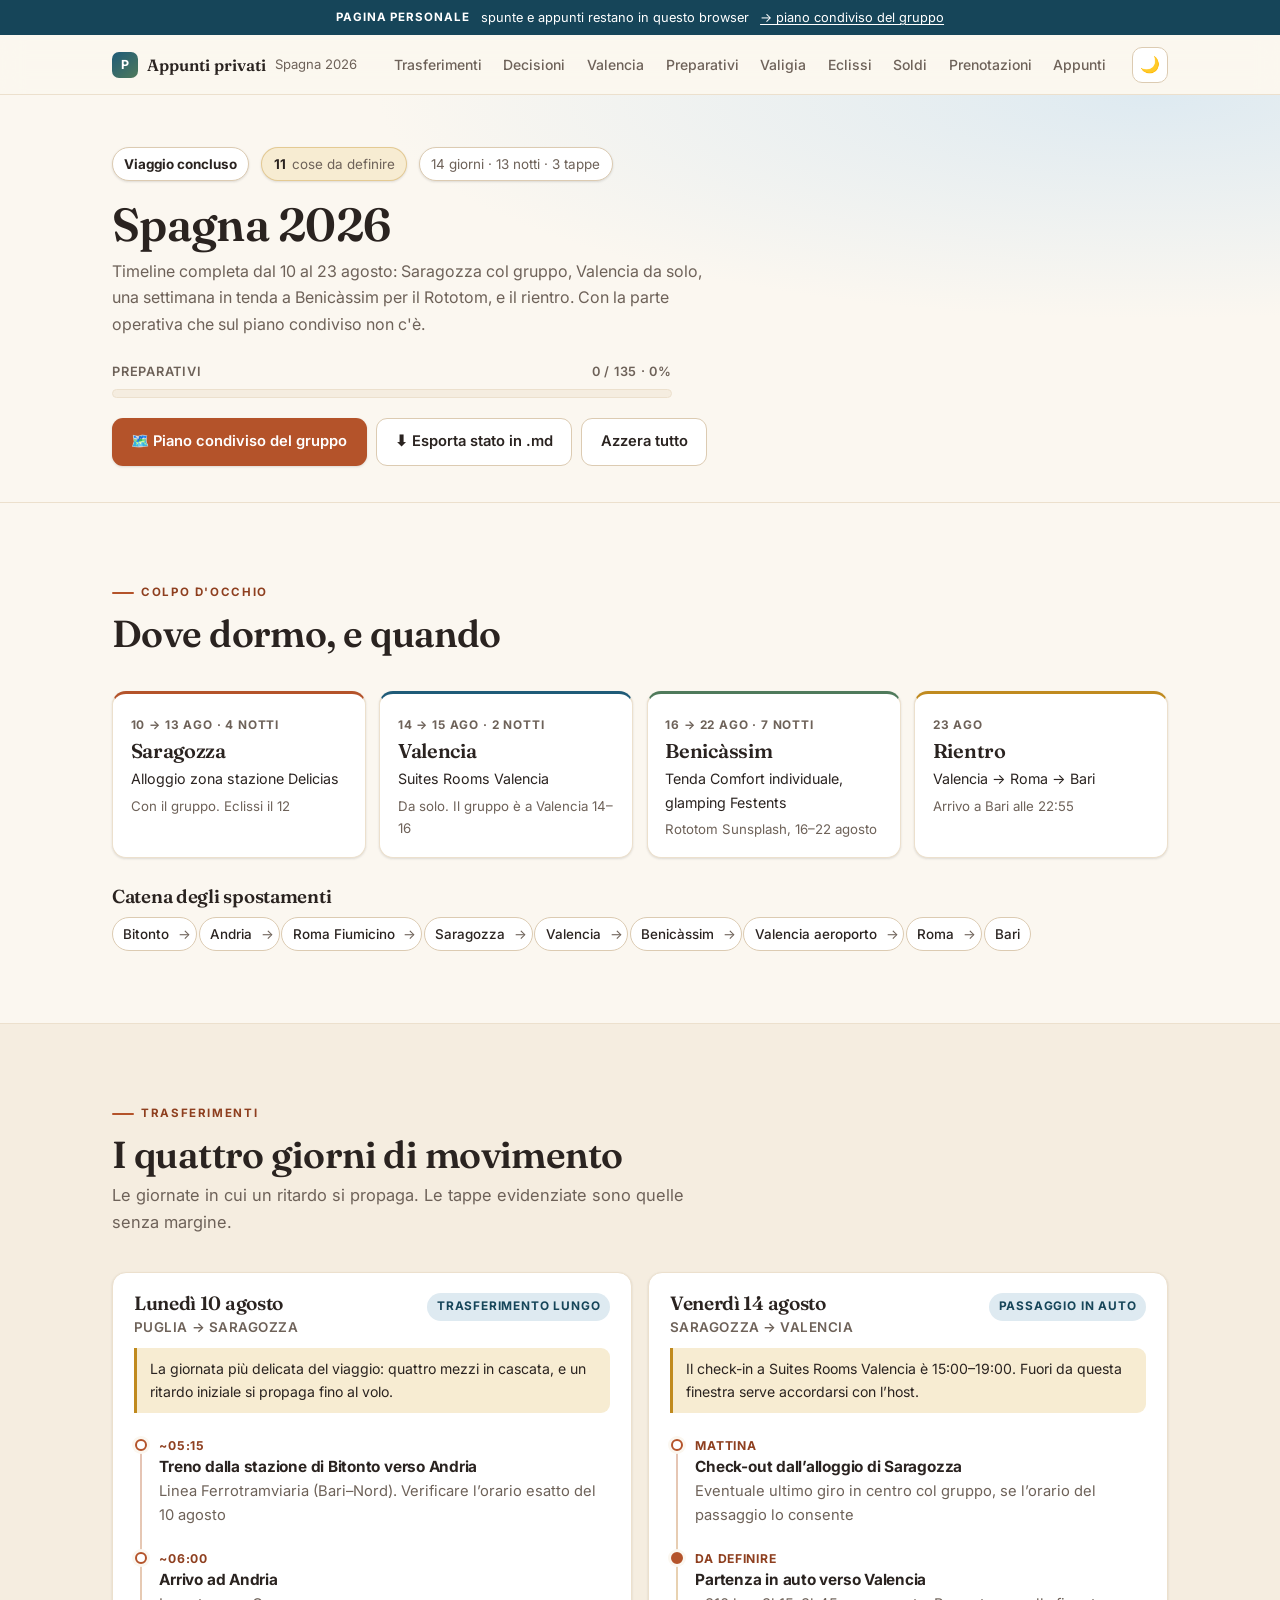
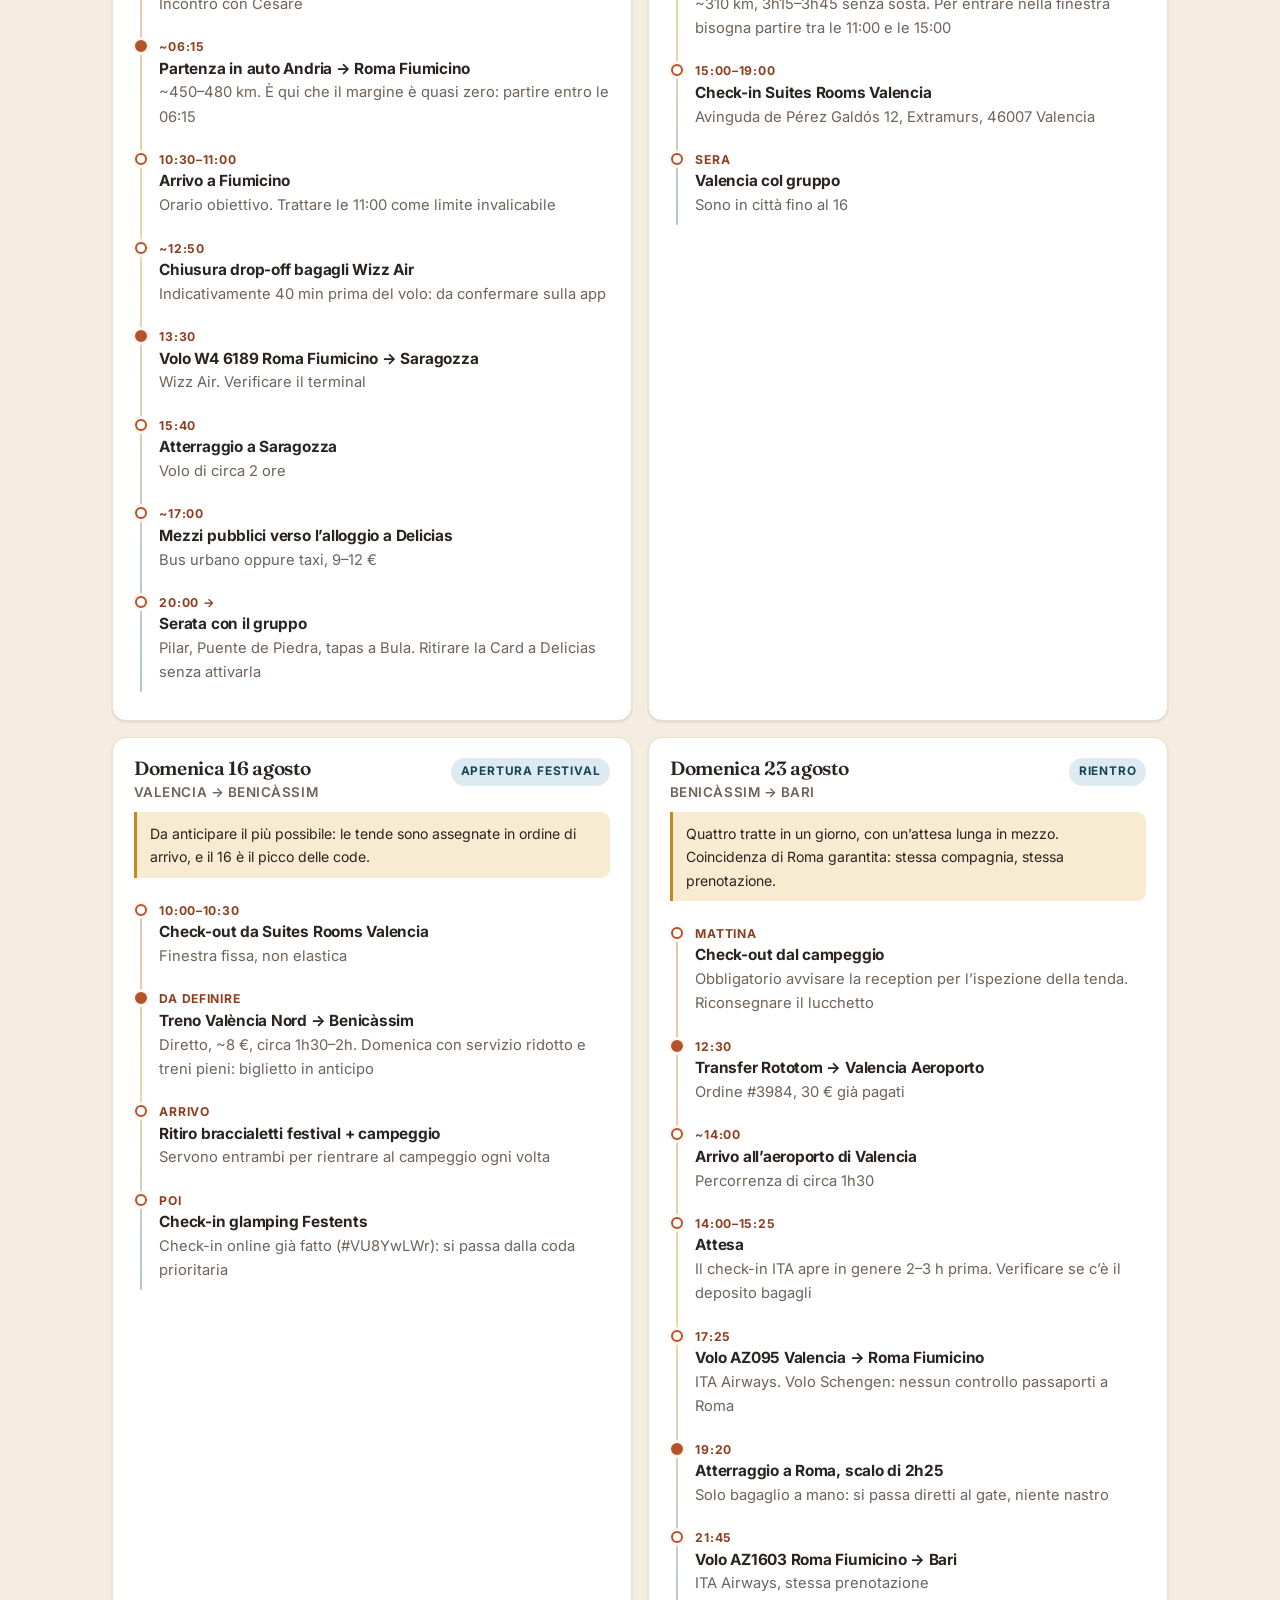
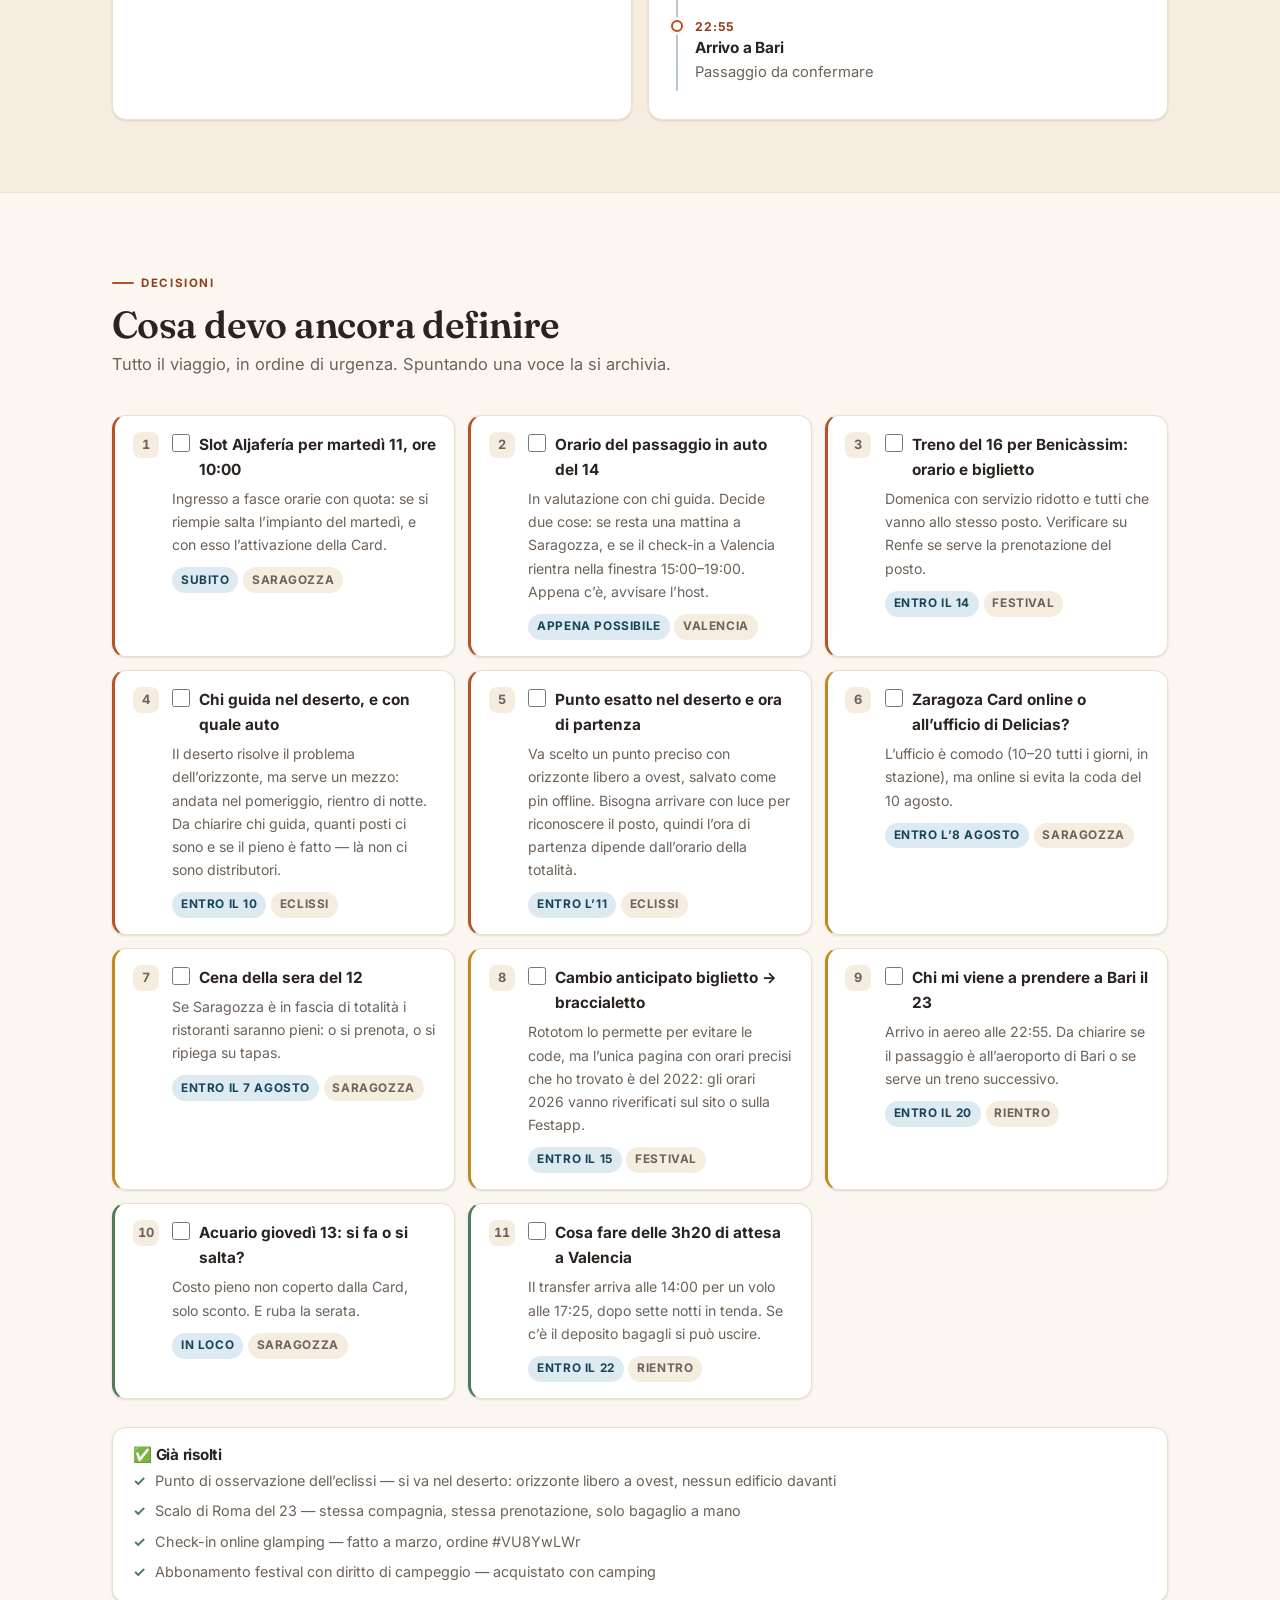
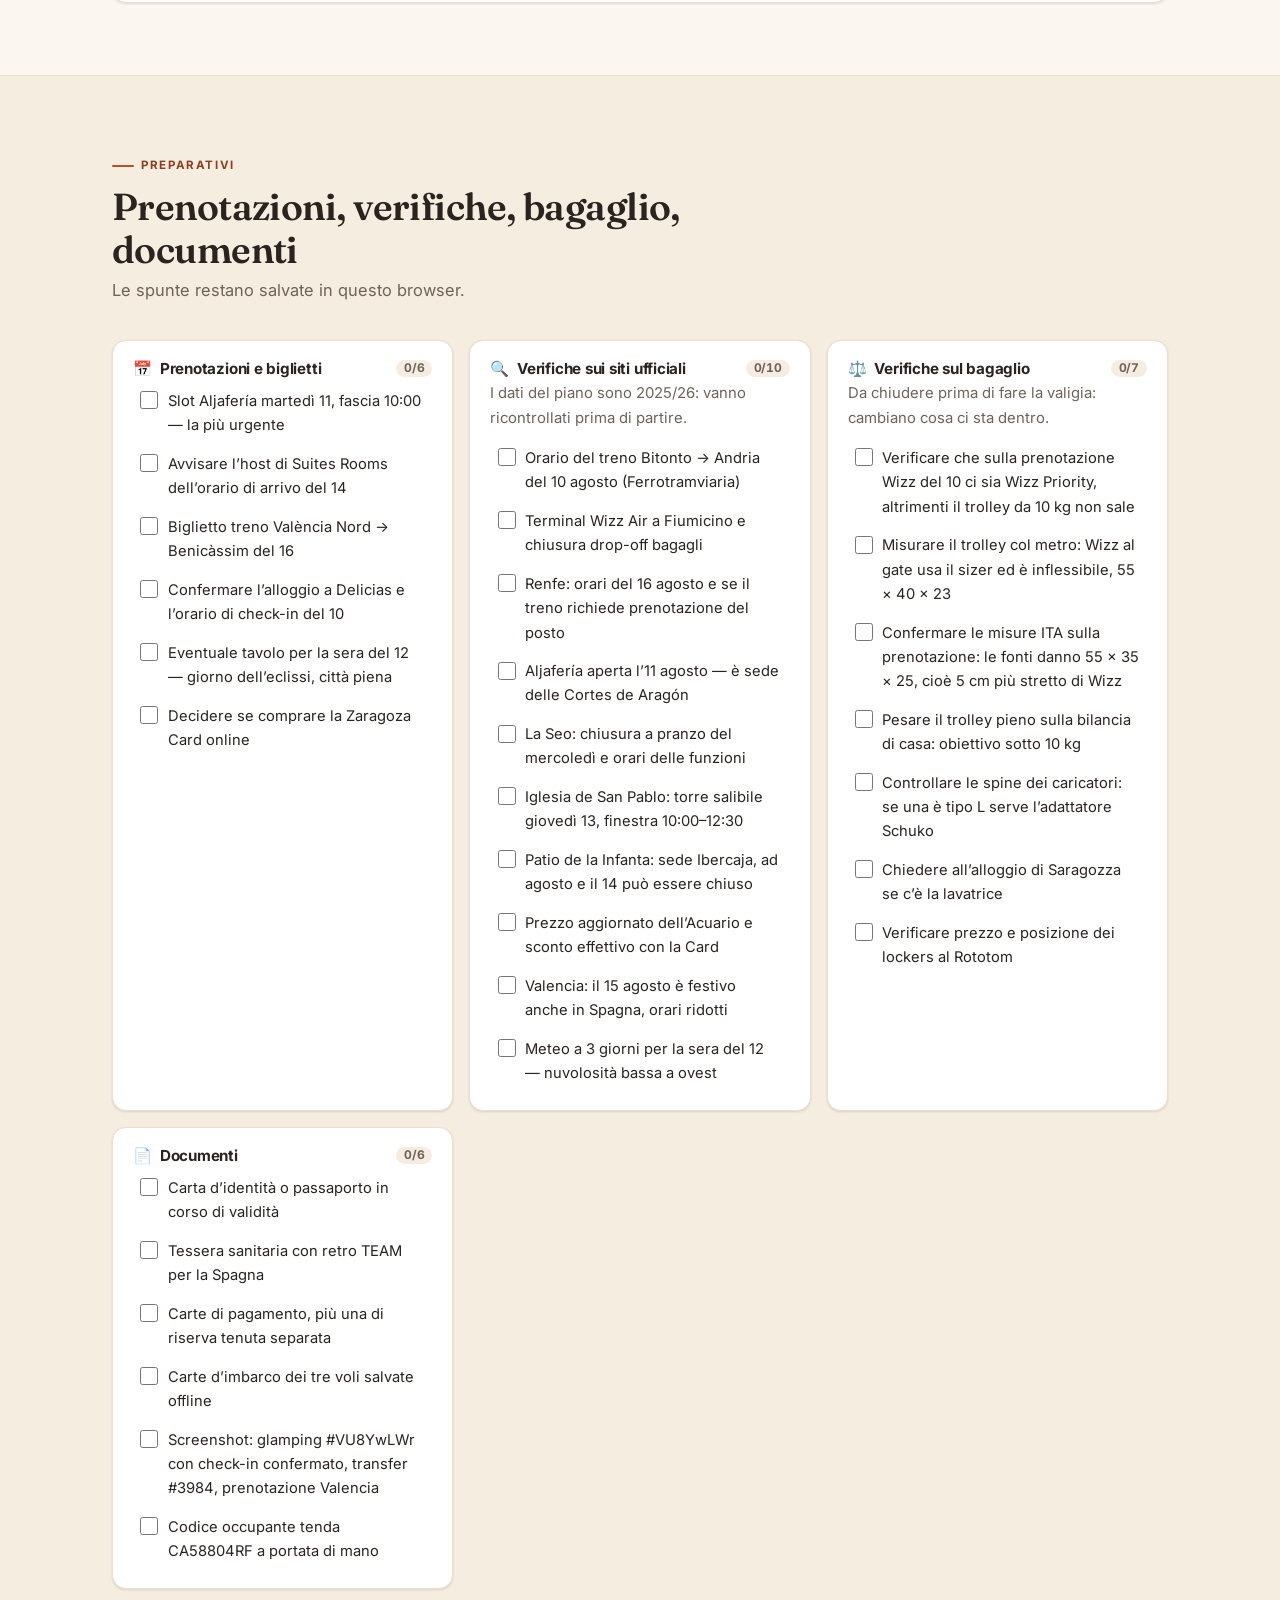
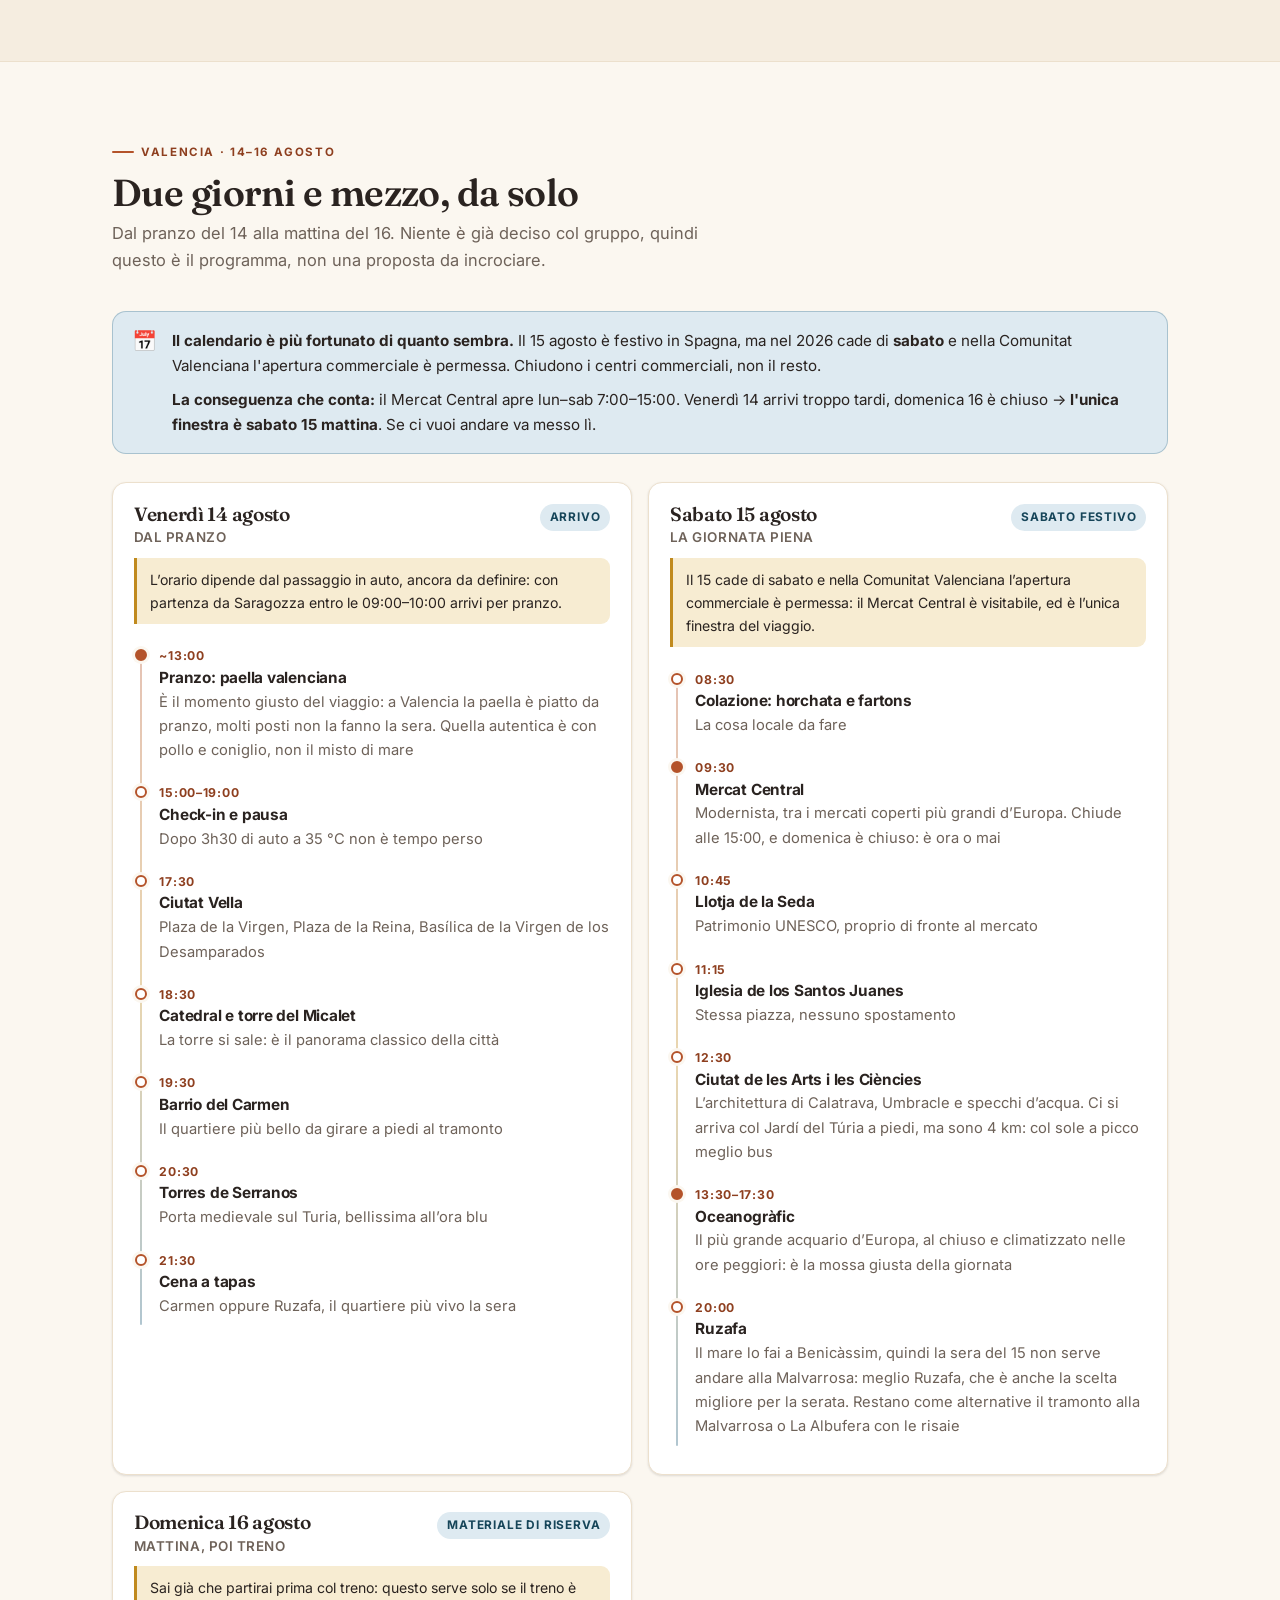
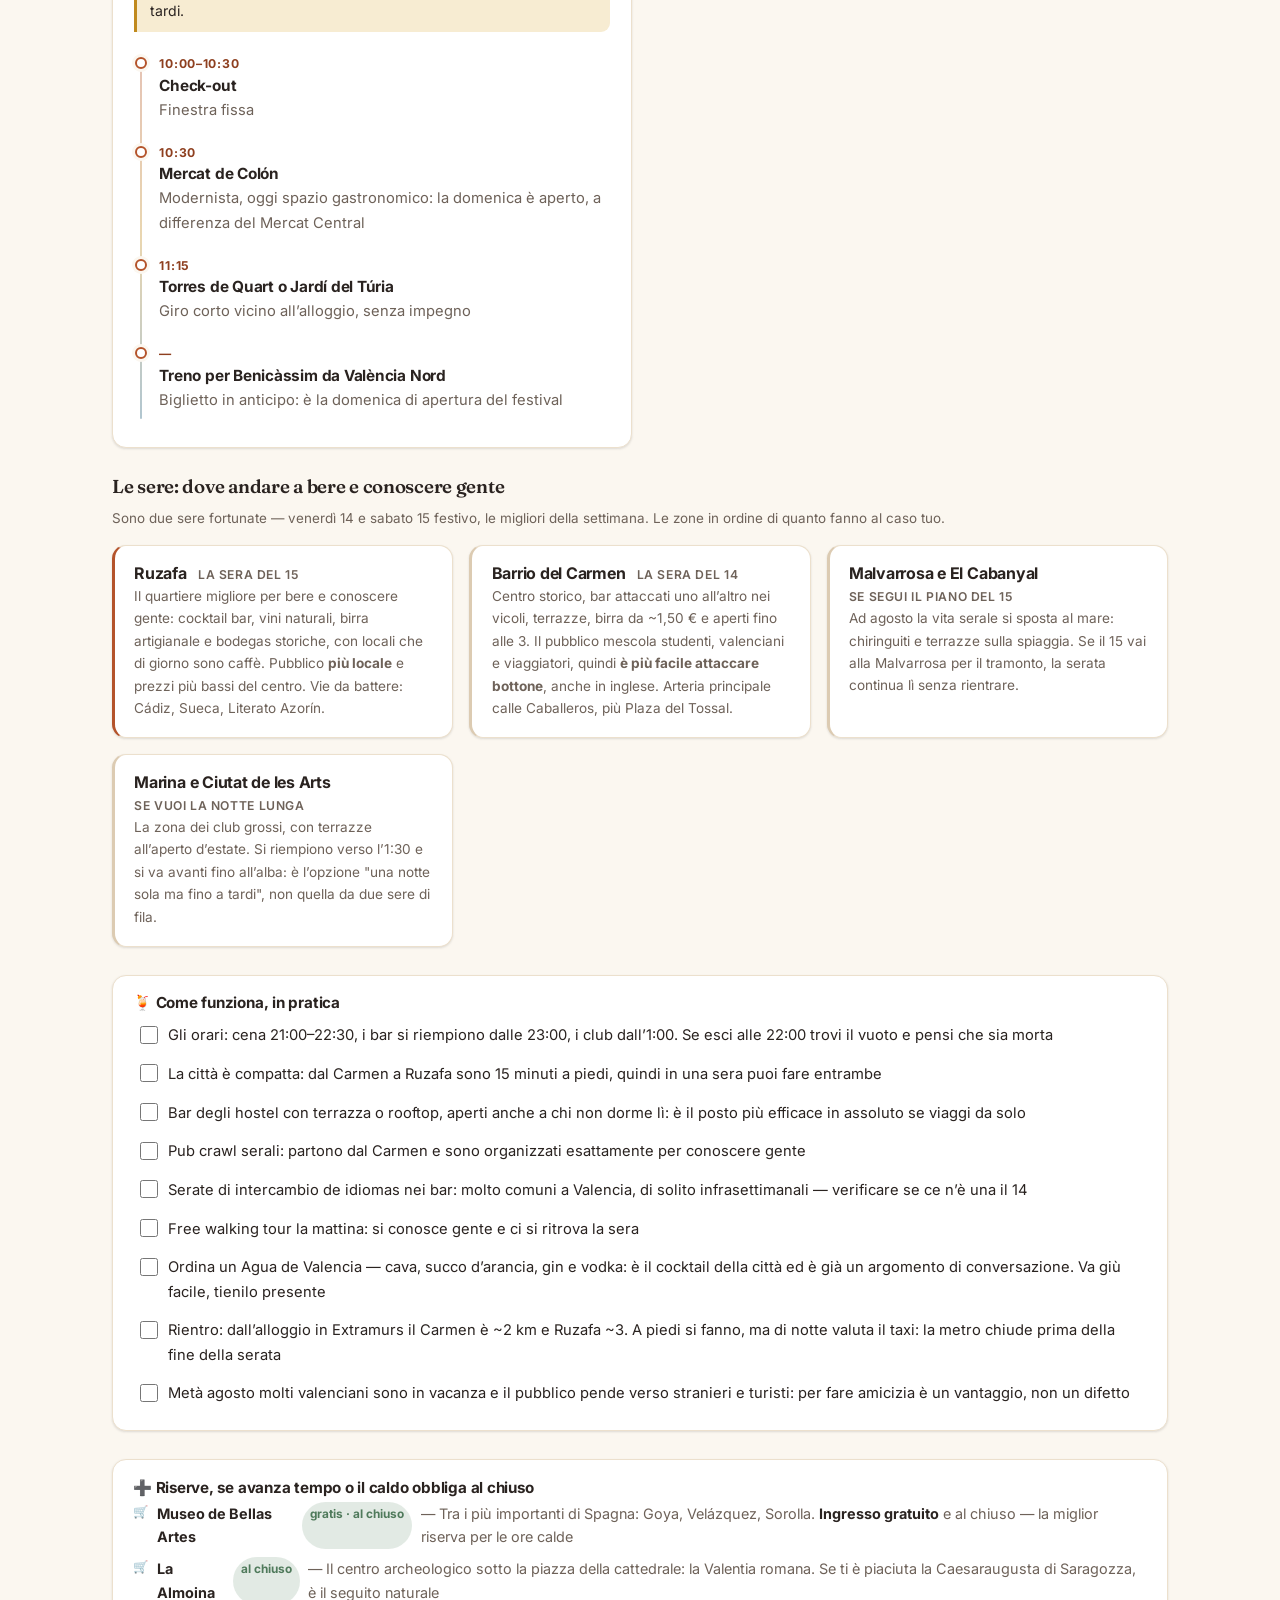
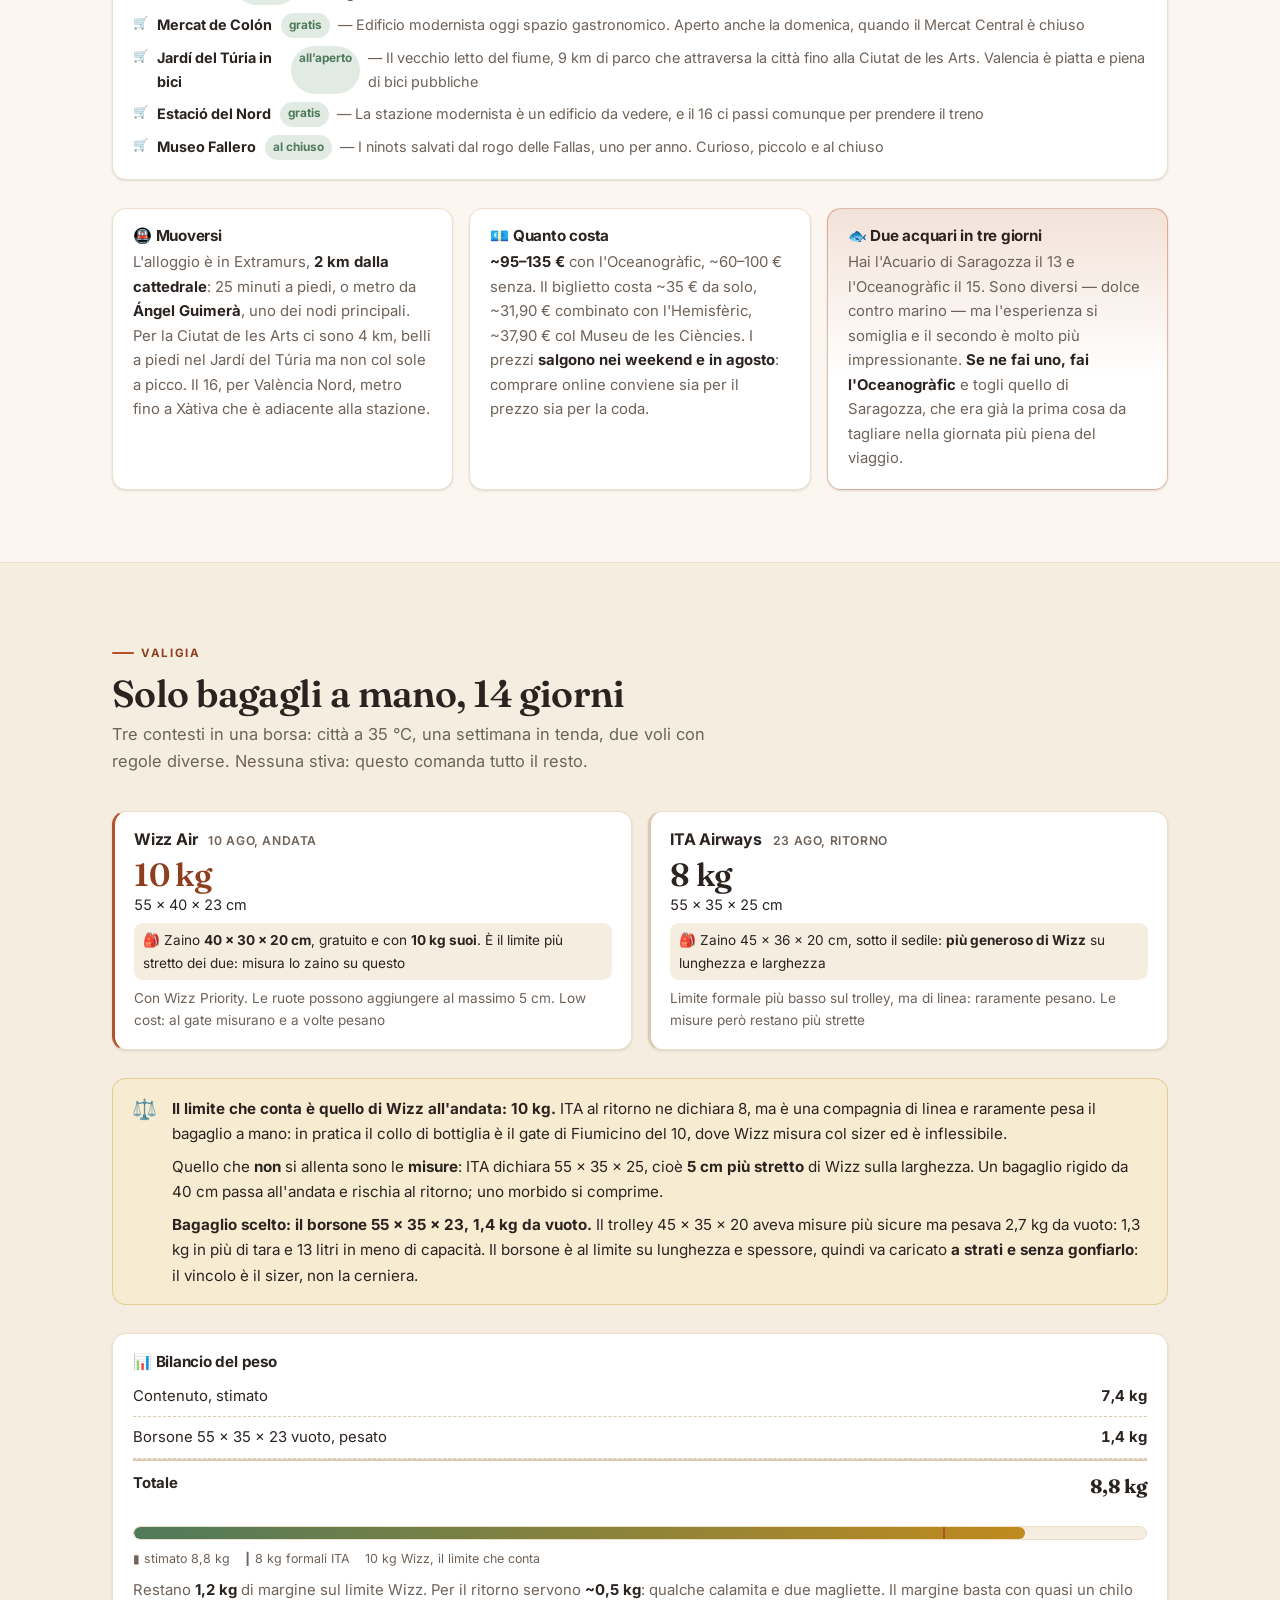
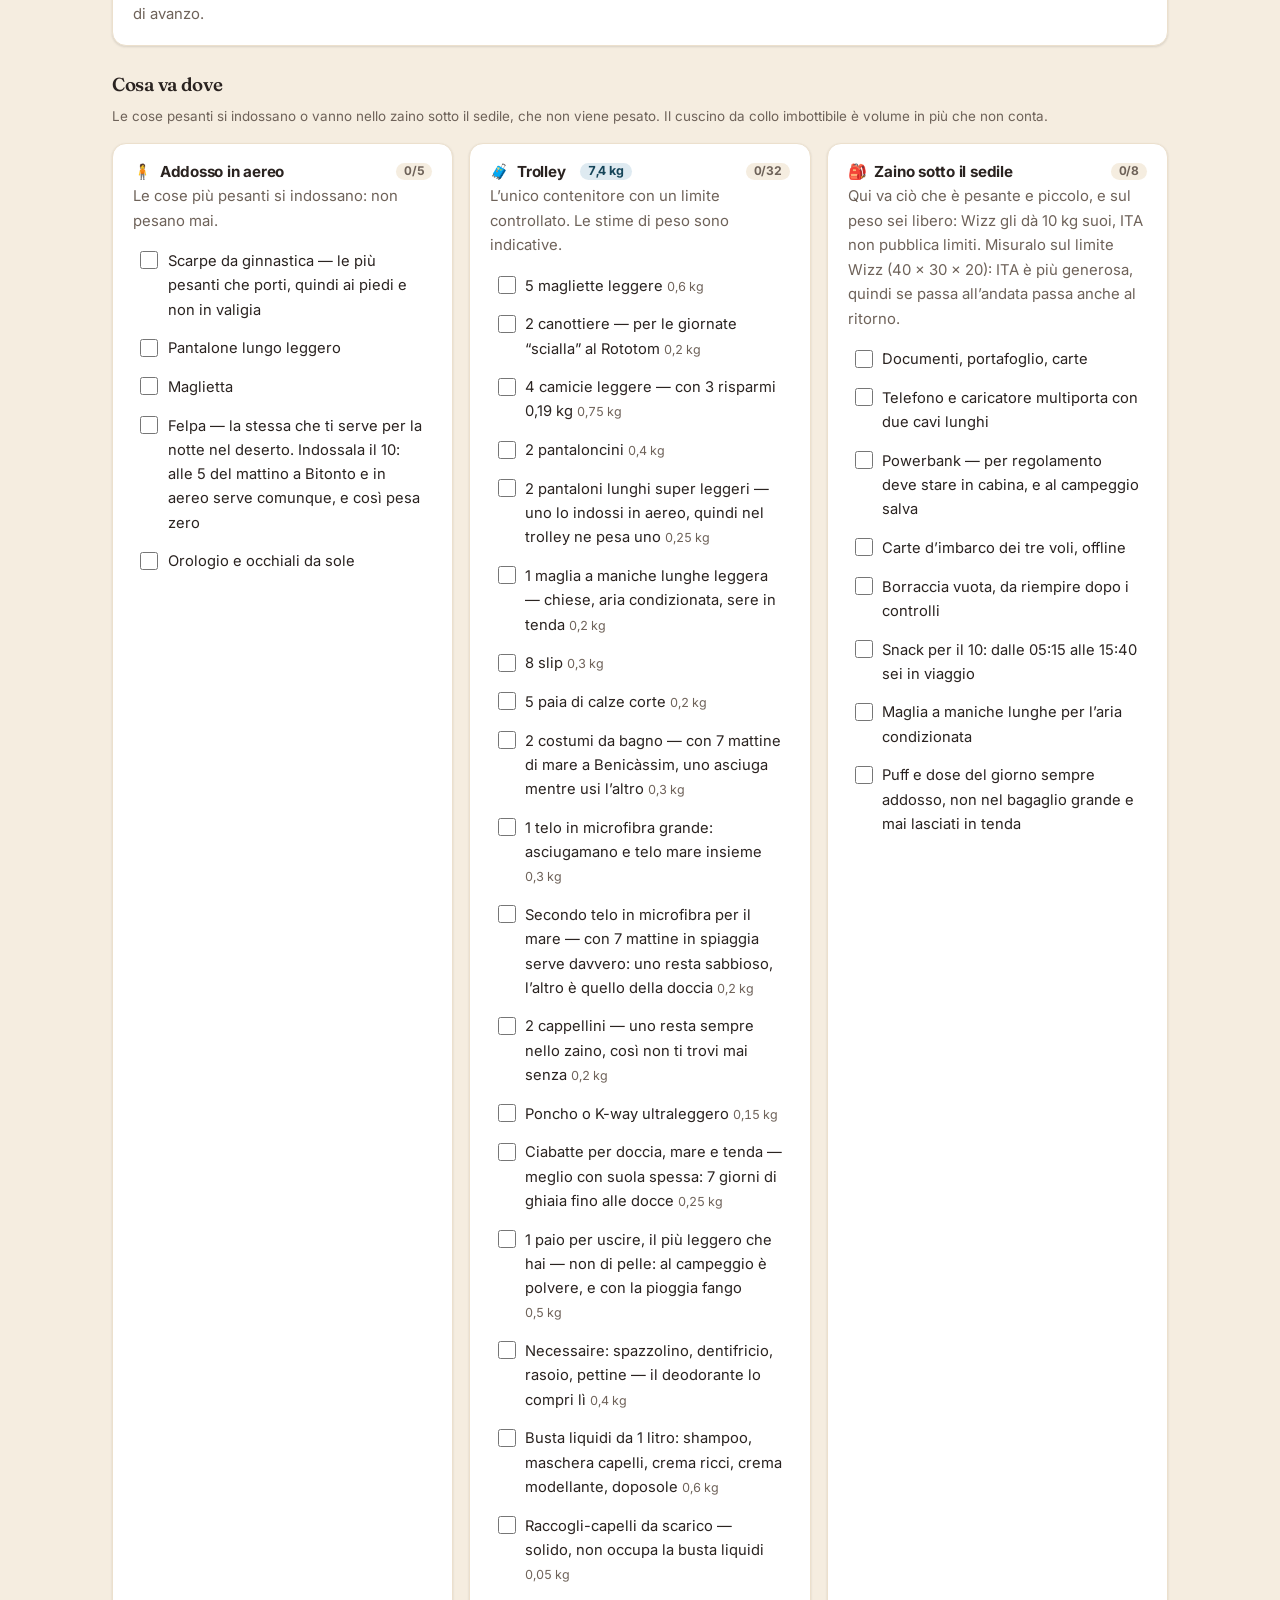
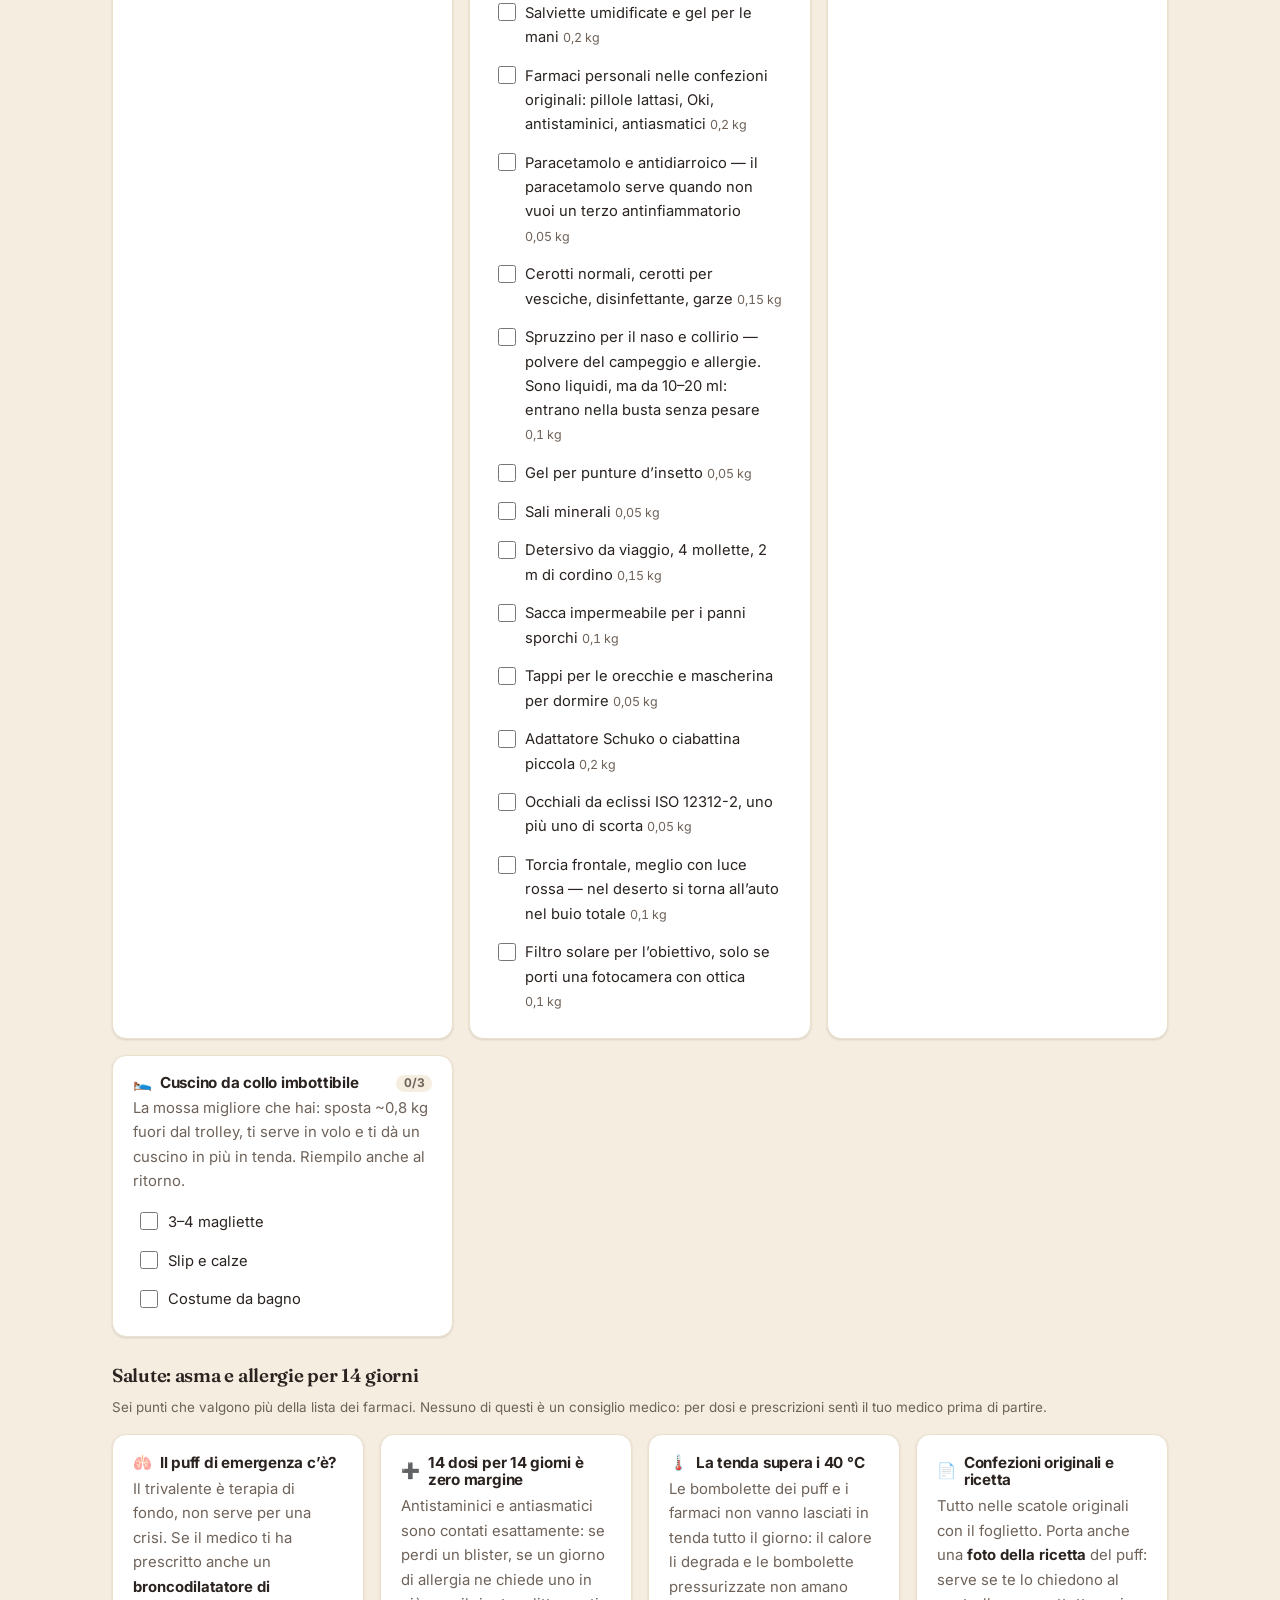
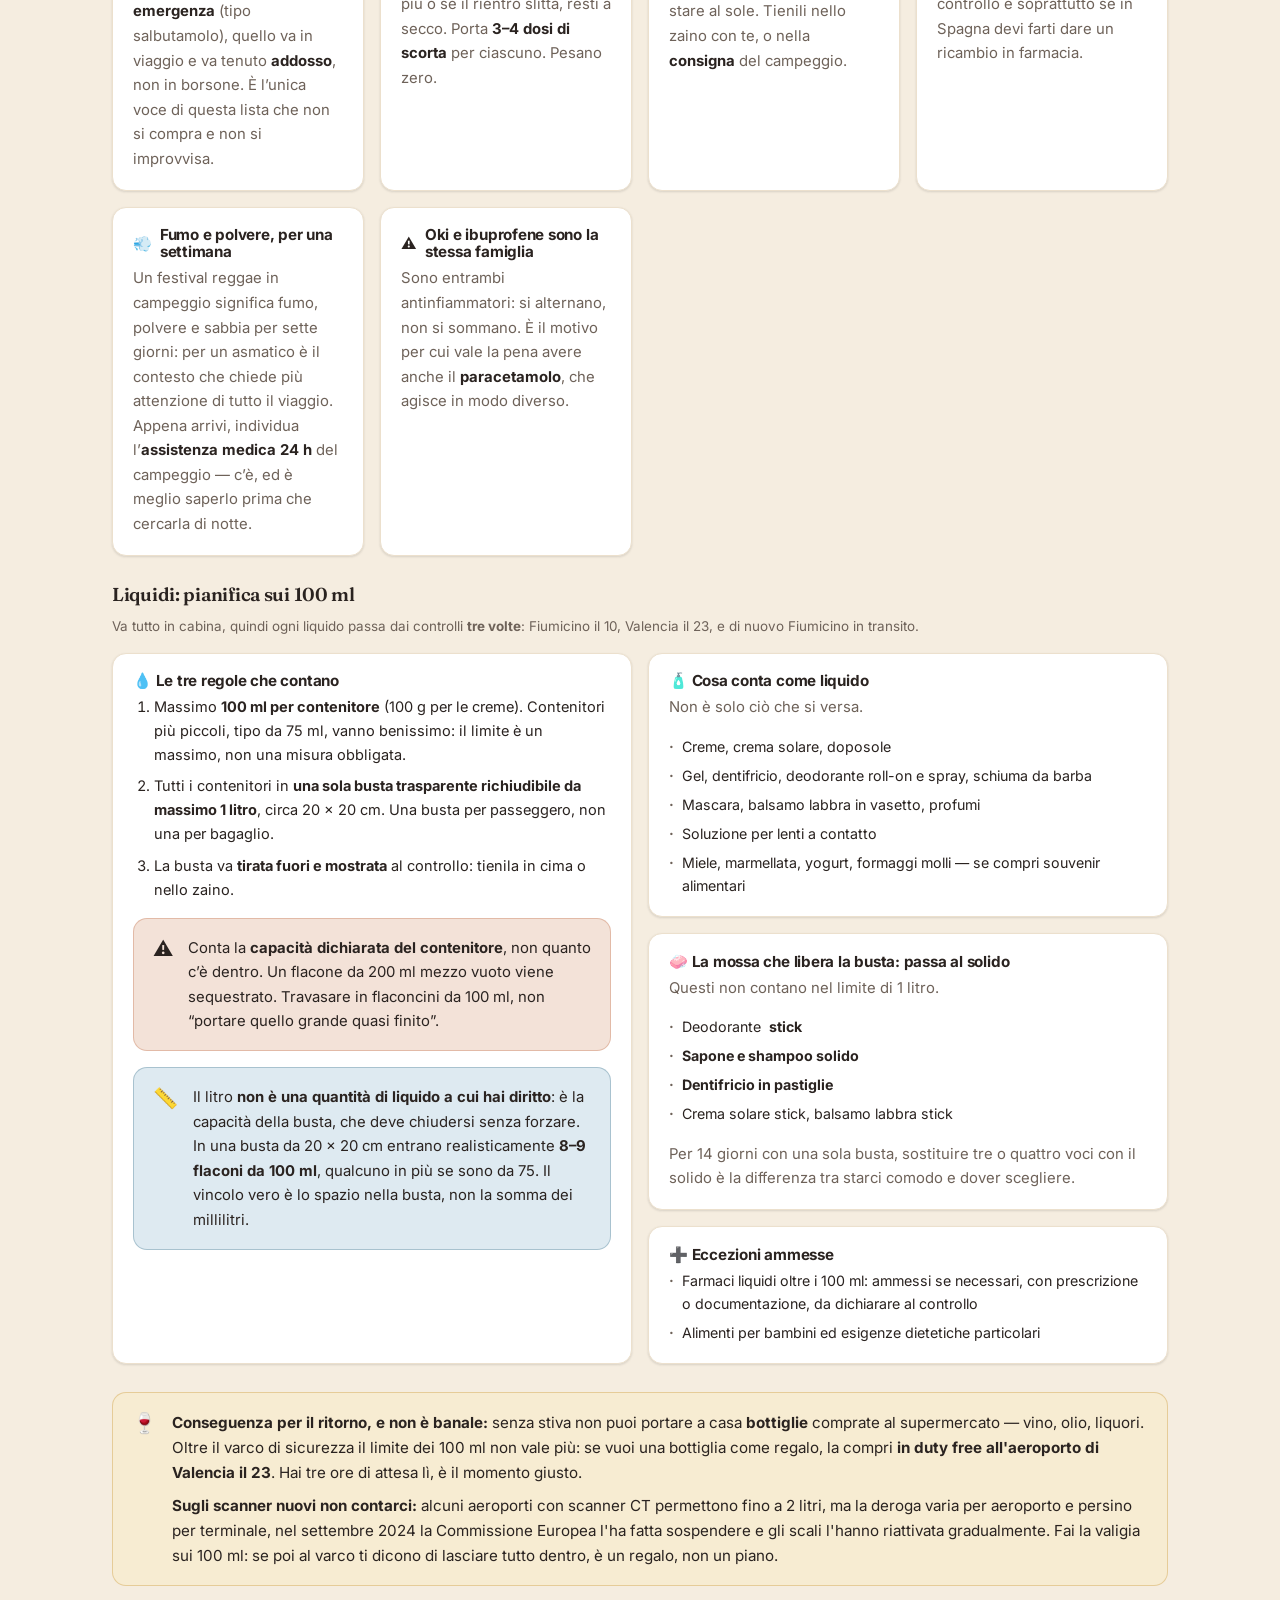
==== commit 1f5c0587: "Il mare si fa a Benicassim, non a Saragozza ne a Valencia Saragozza e' nell'entroterra e a Valencia " ====
--- a/privato.html
+++ b/privato.html
@@ -623,6 +623,21 @@
         </div>
       </div>
 
+      <div class="callout callout--ebro mt-2">
+        <span class="callout__icon" aria-hidden="true">🏖️</span>
+        <div>
+          <p><strong>Il mare si fa qui, non a Saragozza né a Valencia.</strong> Saragozza è
+          nell'entroterra e non ha mare, e a Valencia le due giornate sono già dense. A Benicàssim
+          hai sette mattine libere, e la spiaggia risolve <strong>due problemi in uno</strong>: il
+          mare e la tenda, che dalle 10 diventa un forno inabitabile.</p>
+        </div>
+      </div>
+
+      <h3 class="mt-2">Mattine di mare: come farle funzionare</h3>
+      <div class="card mt-1">
+        <ul class="chk-list" id="beach"></ul>
+      </div>
+
       <h3 class="mt-2">Se si danneggia qualcosa</h3>
       <p class="small">
         Responsabilità solidale con il titolare della prenotazione, cioè io. Il lucchetto è l’unica
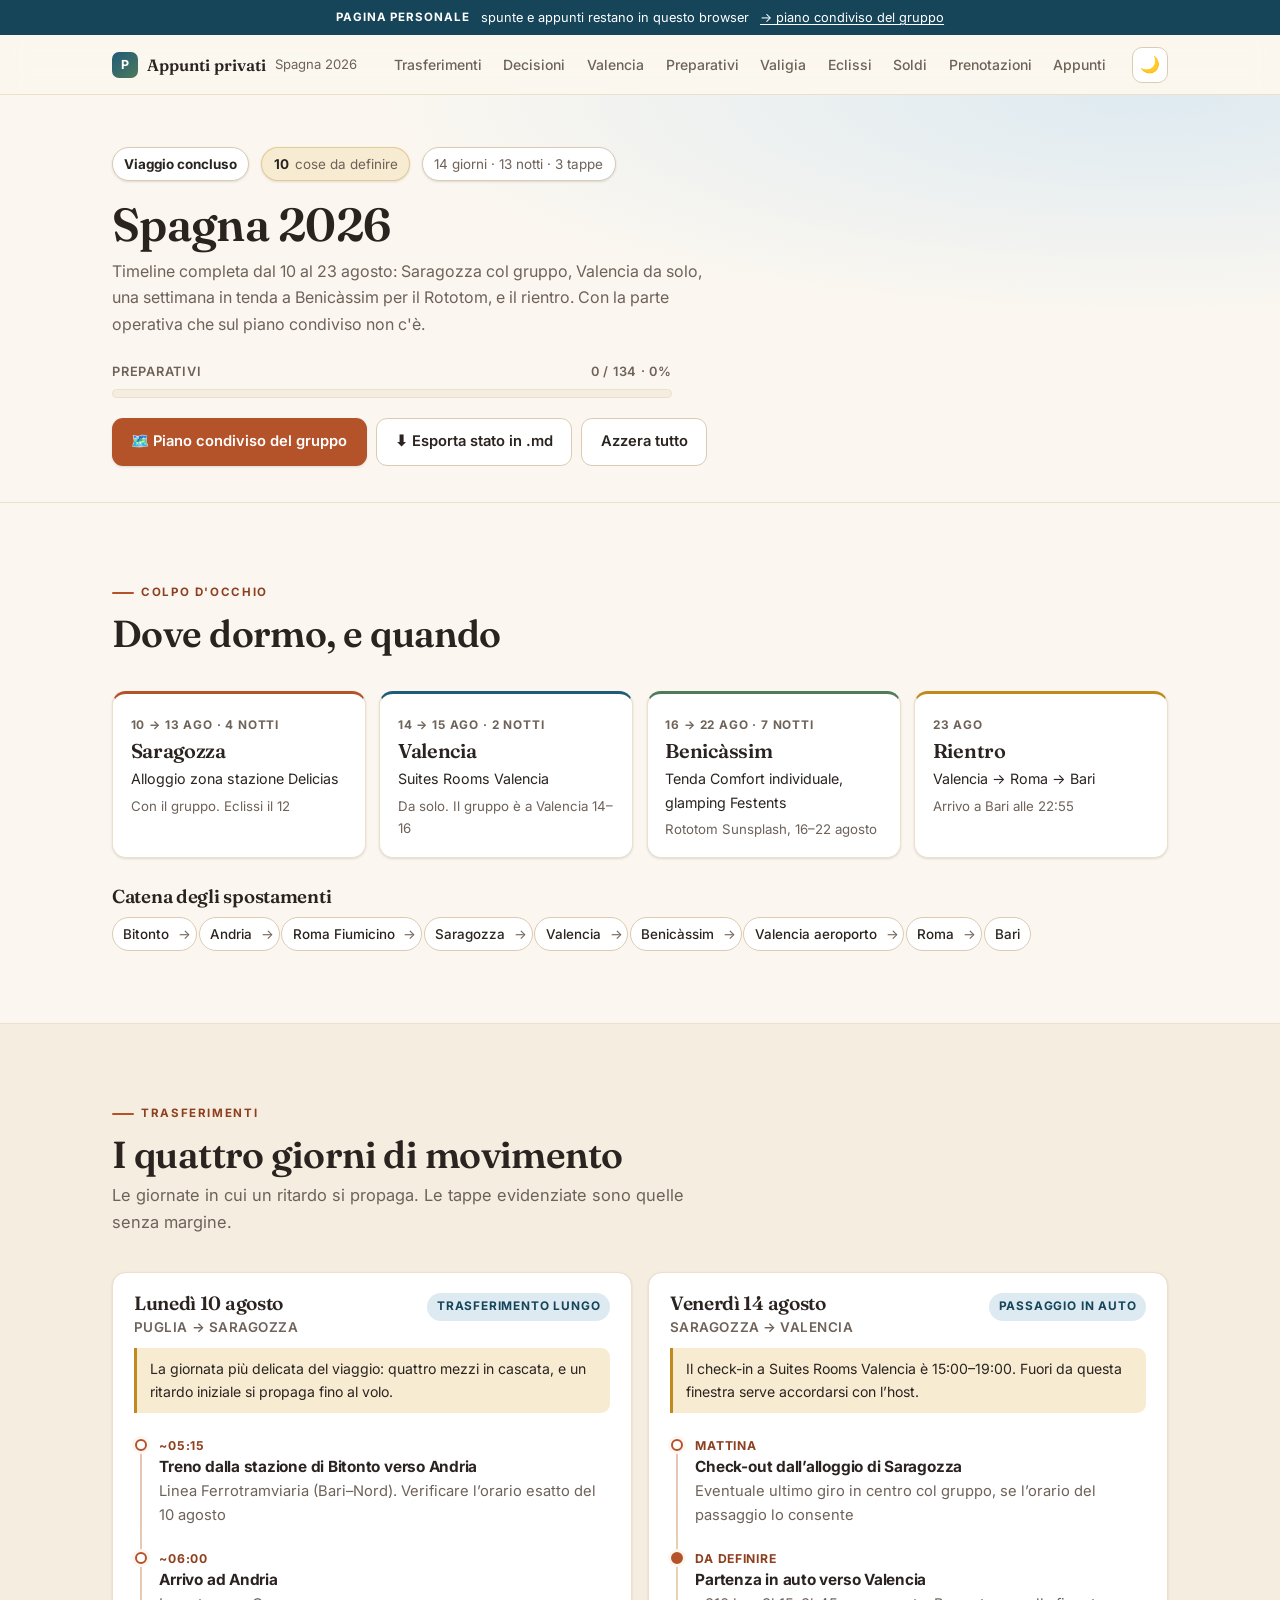
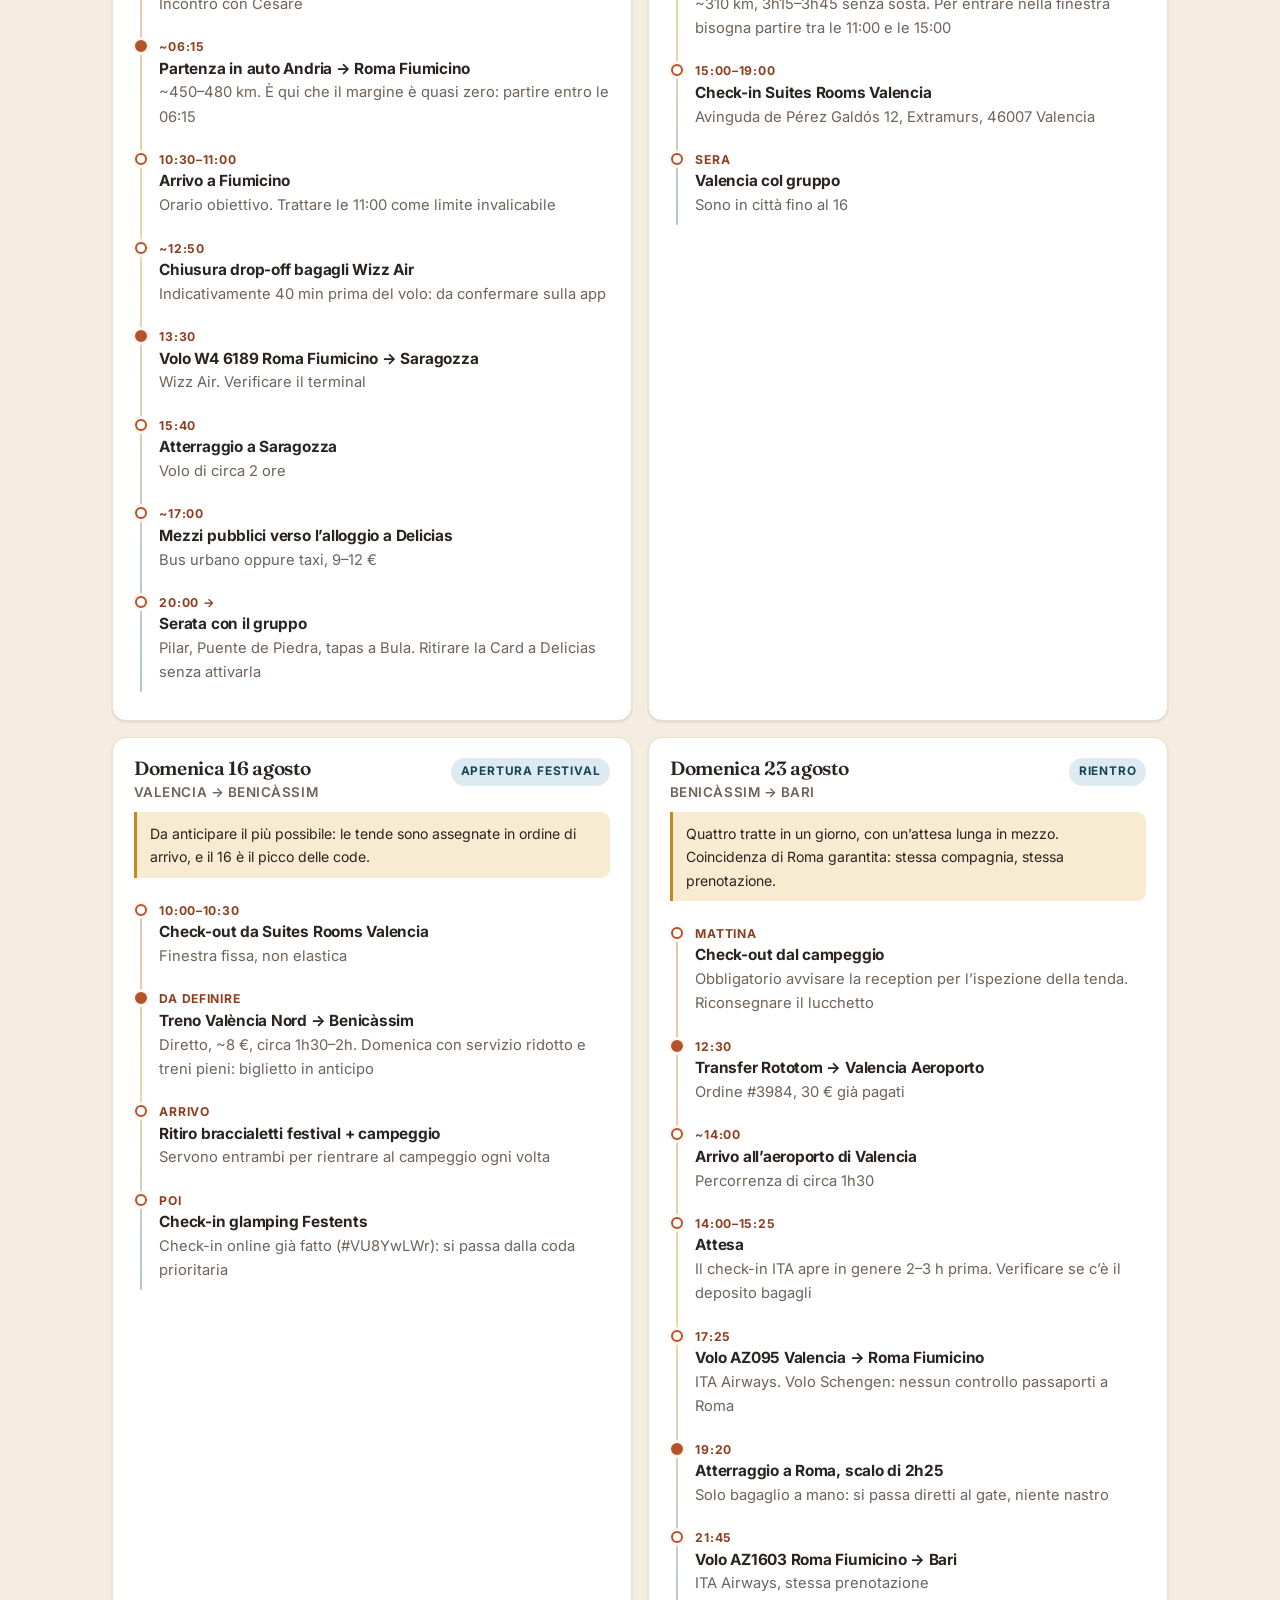
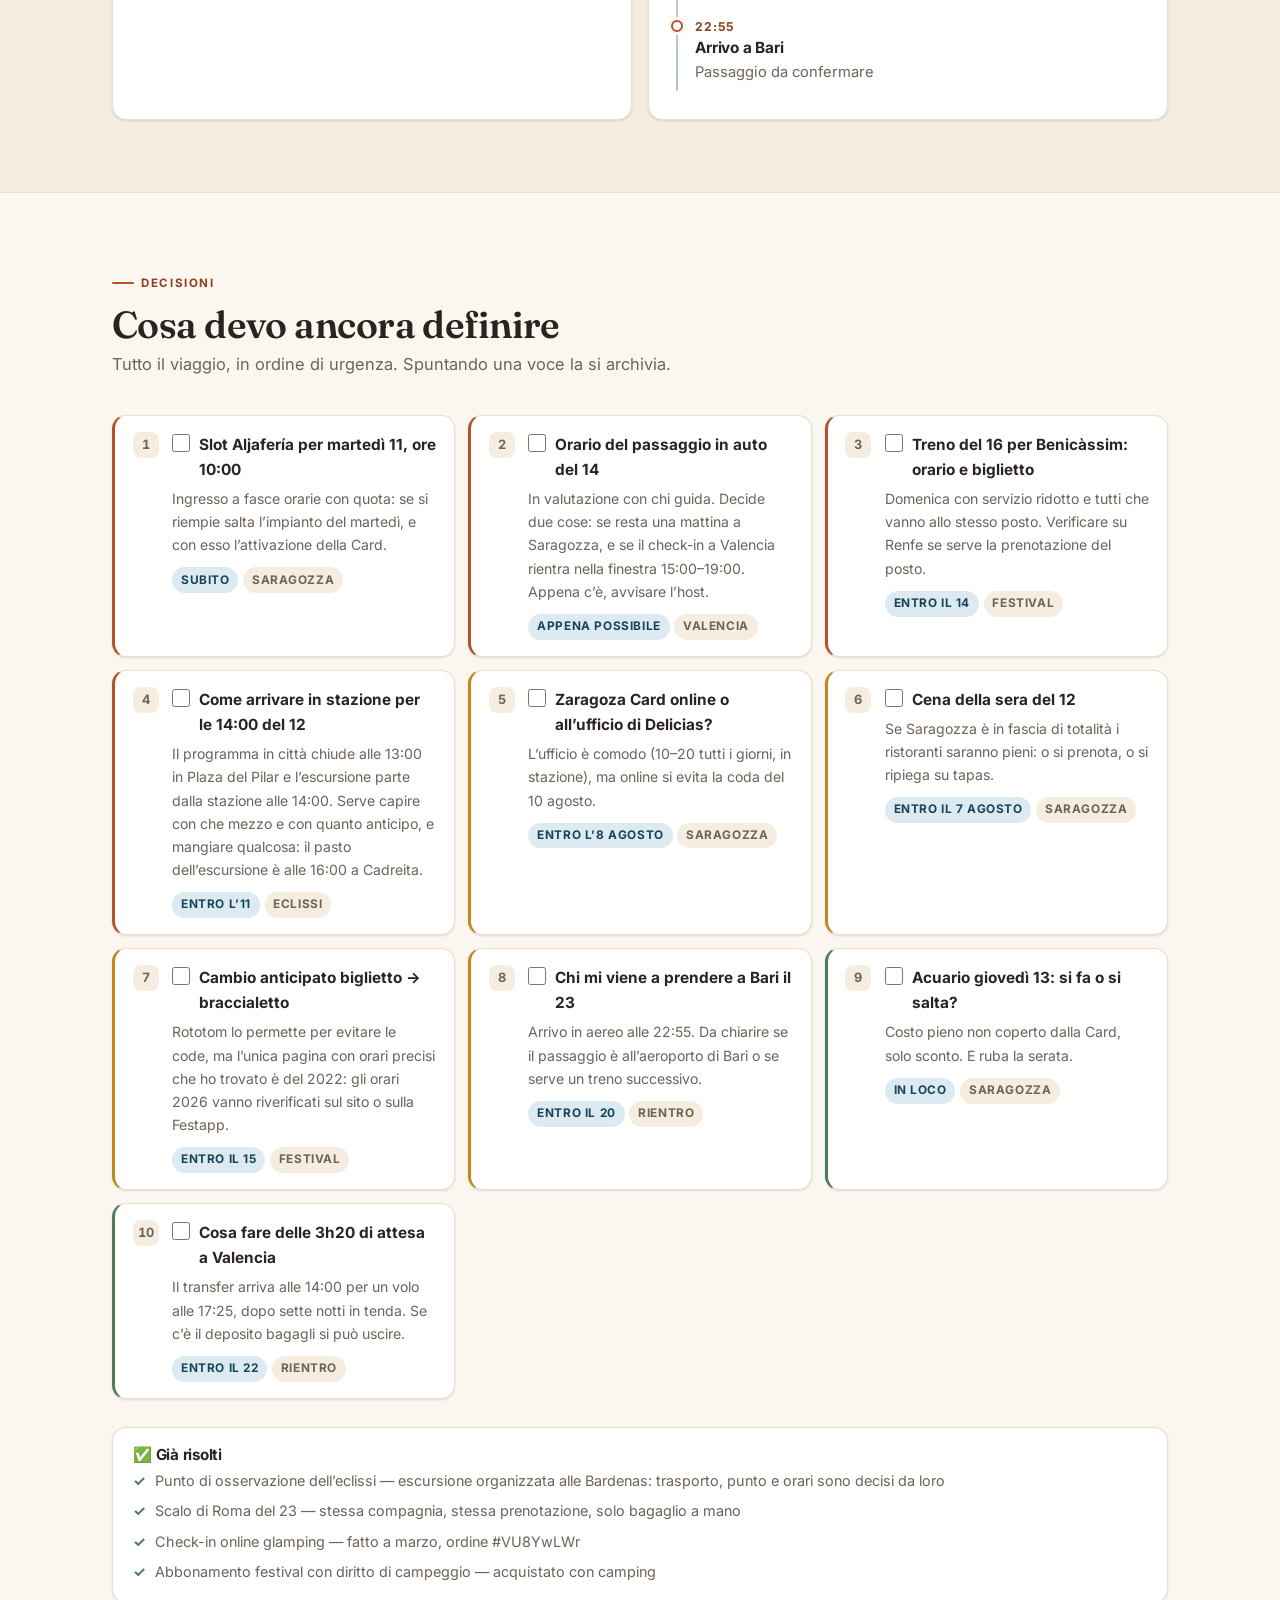
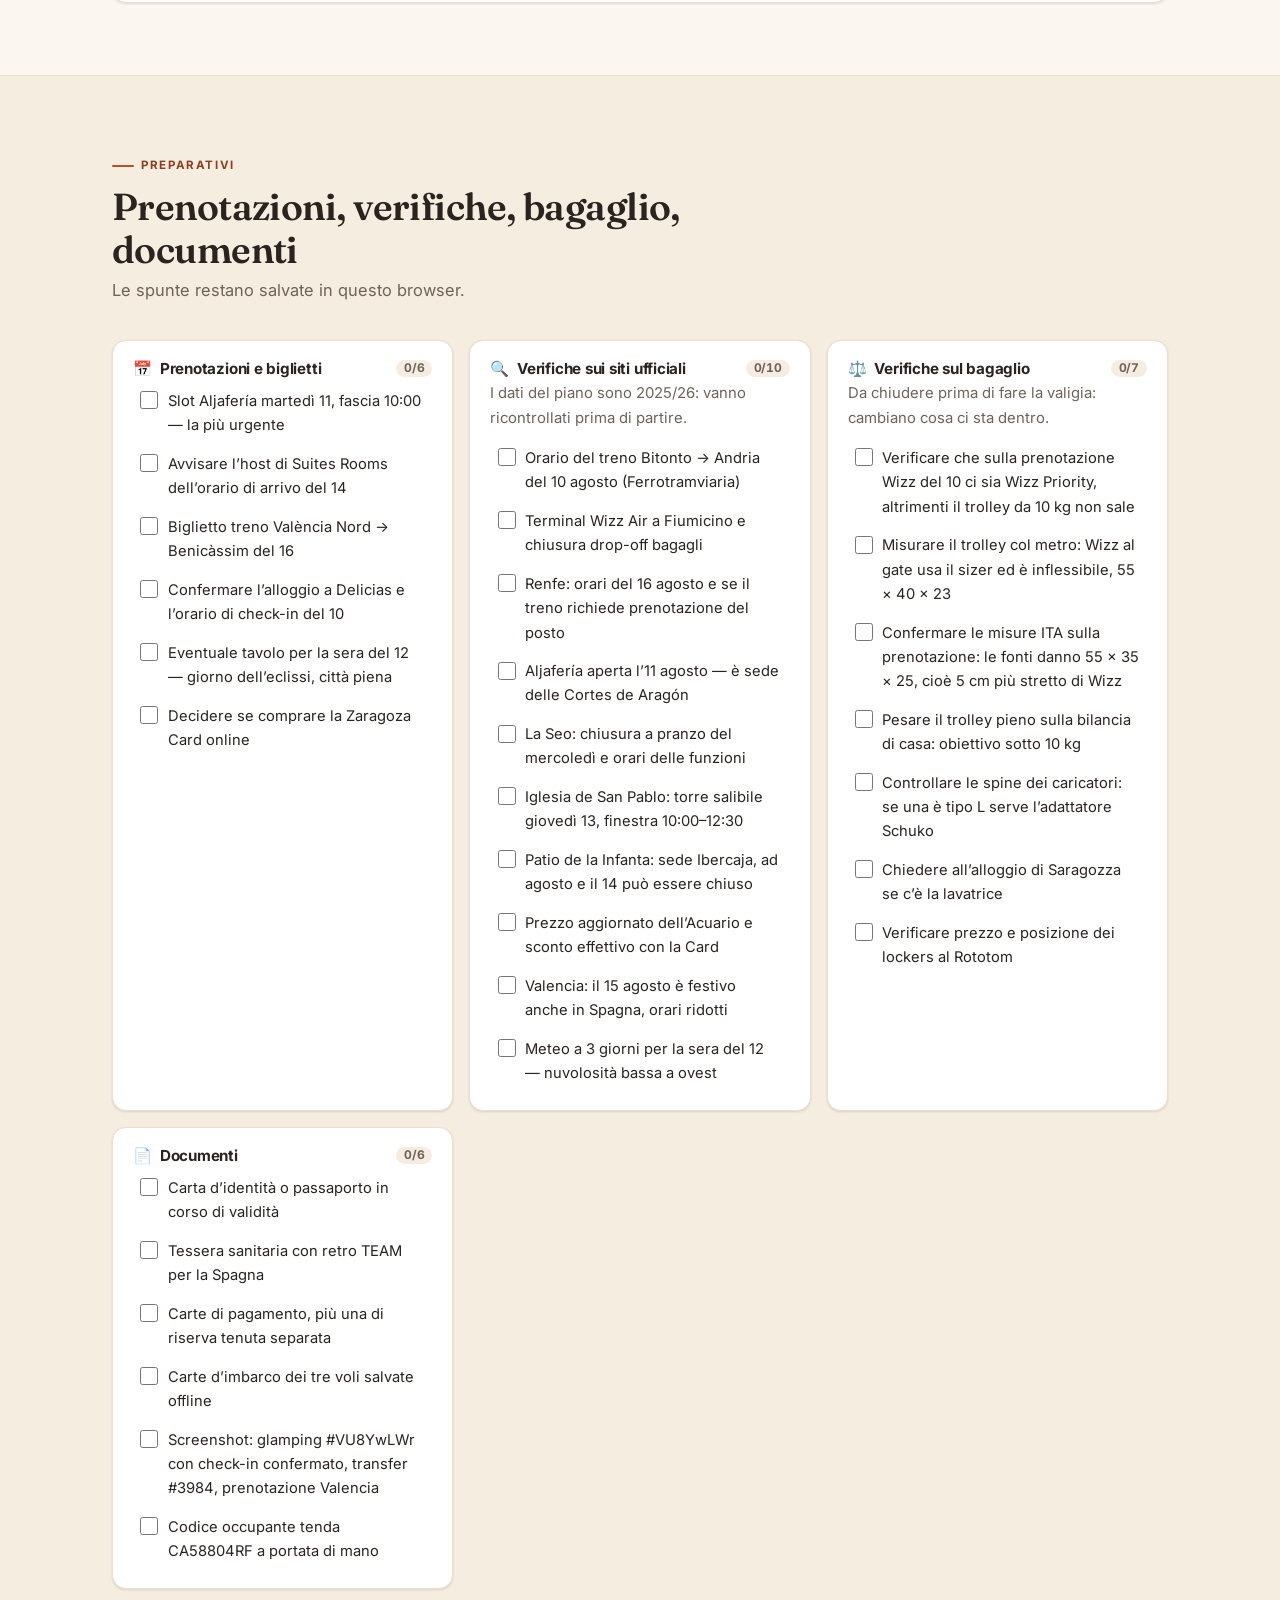
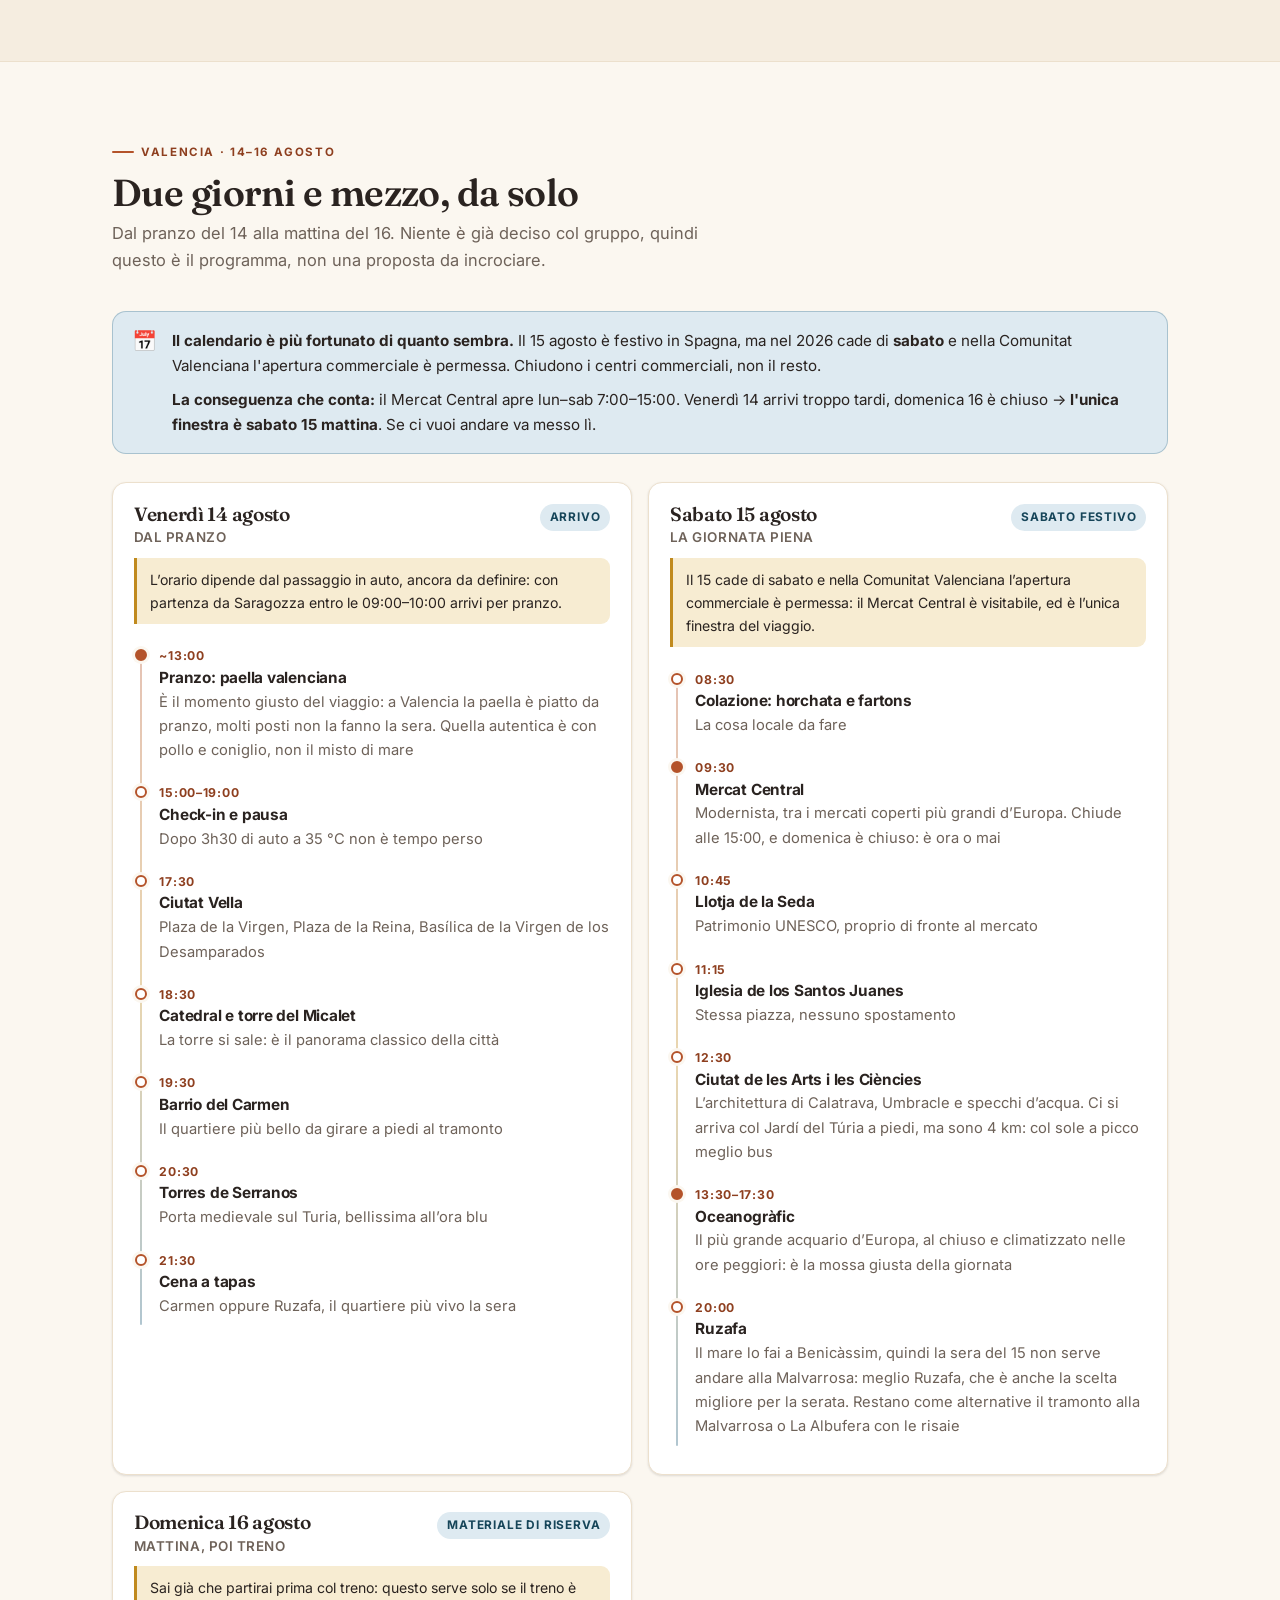
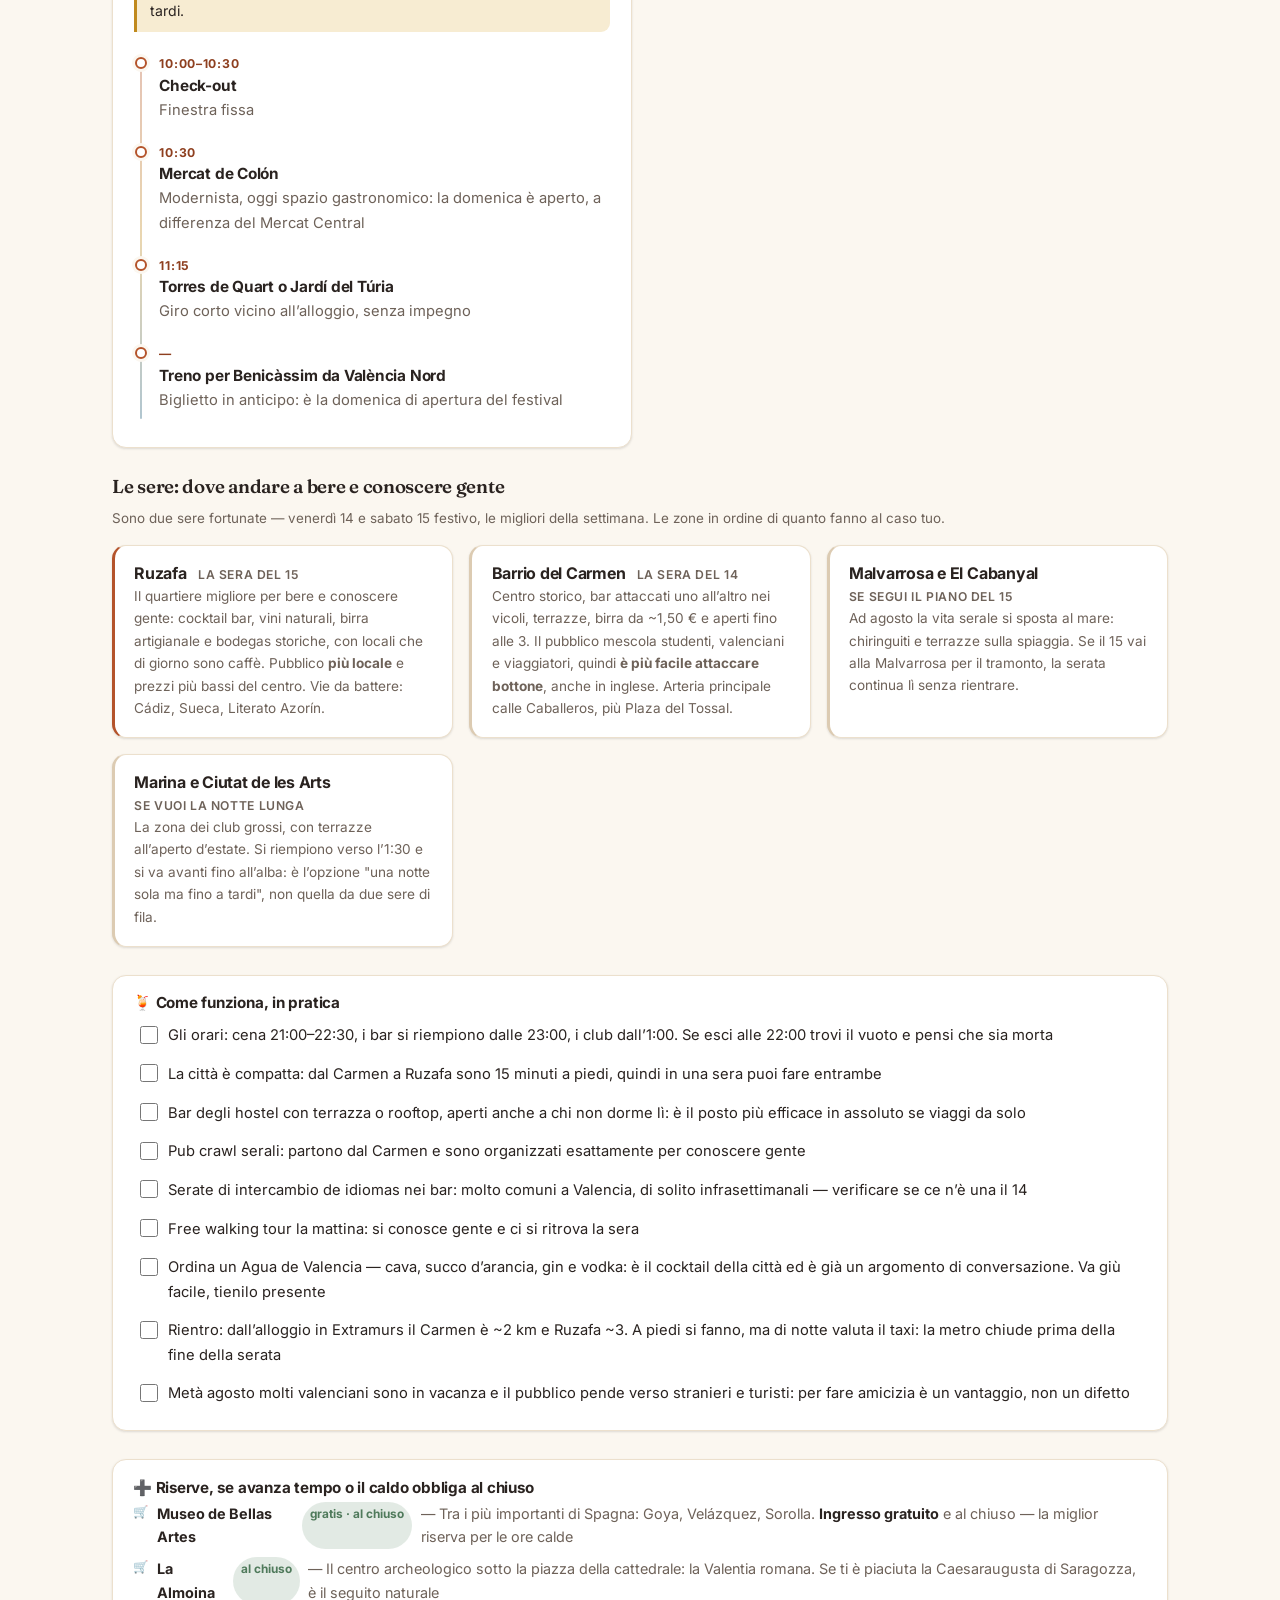
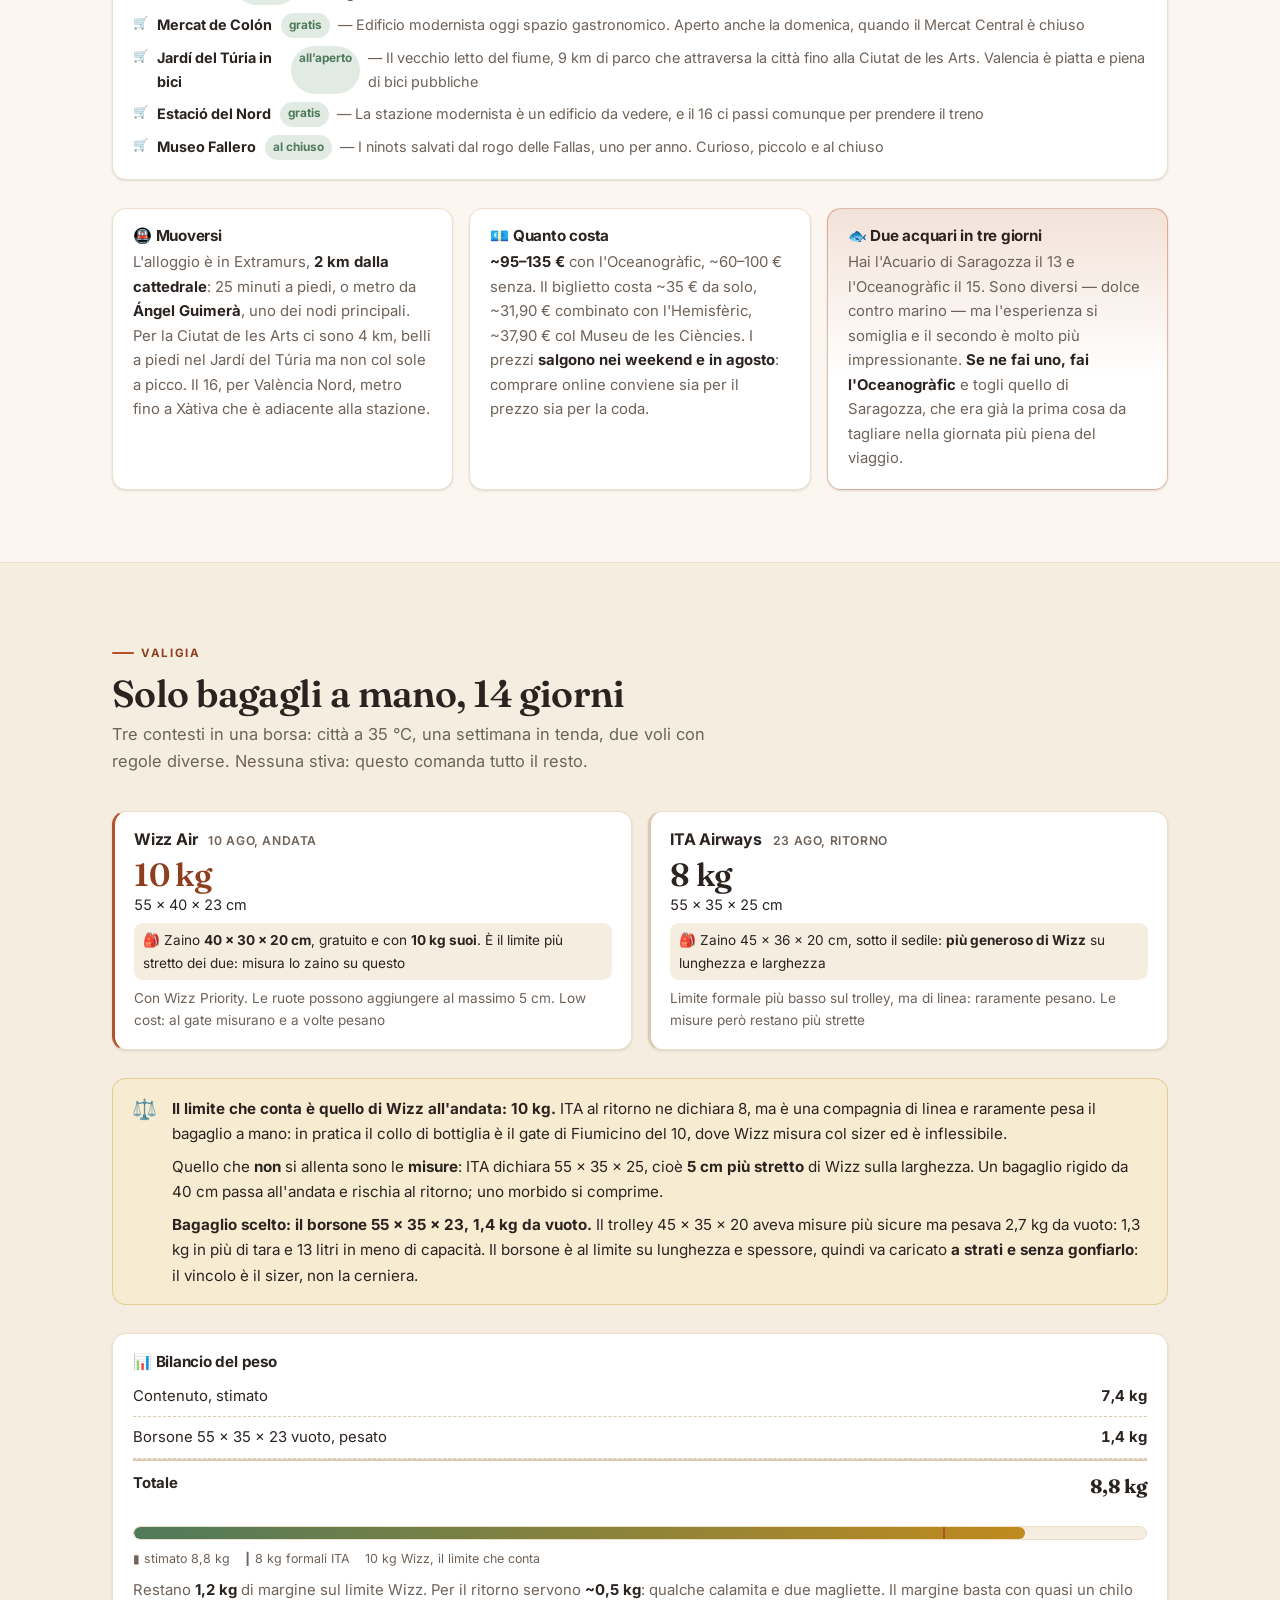
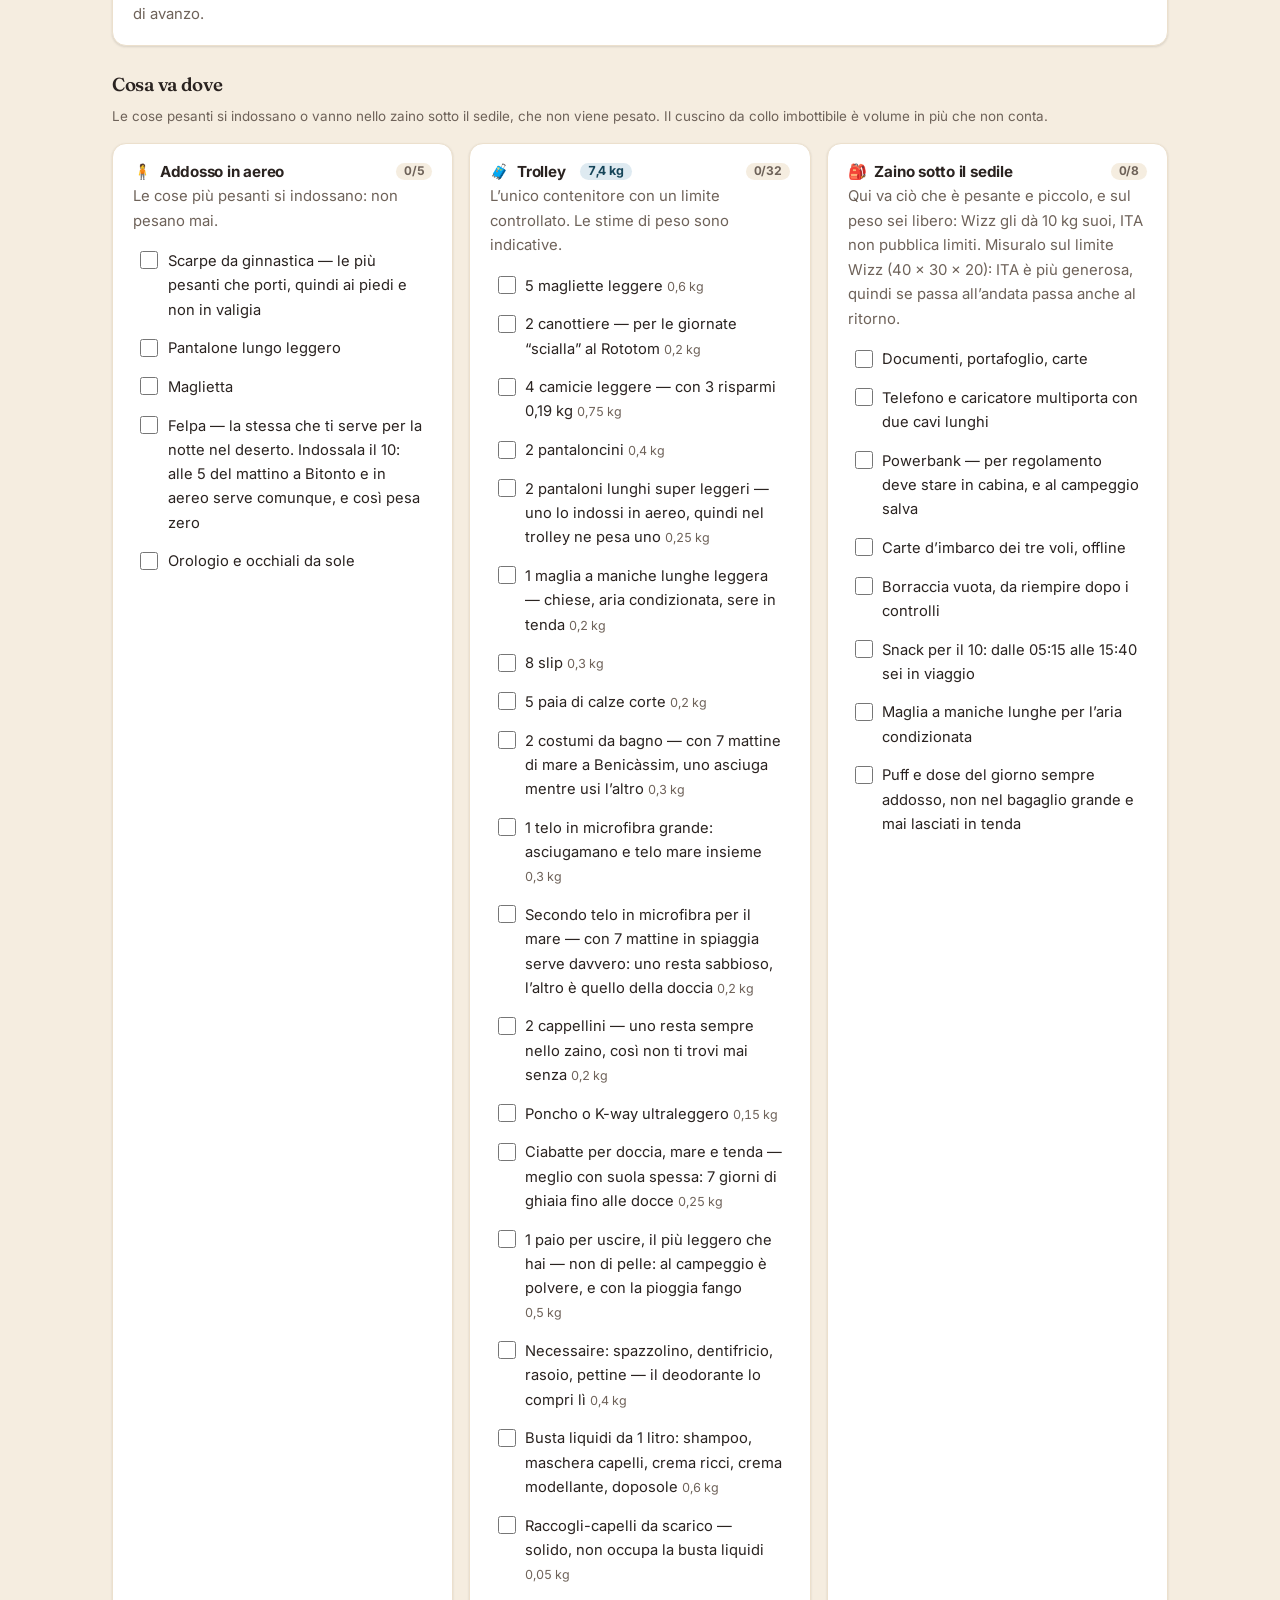
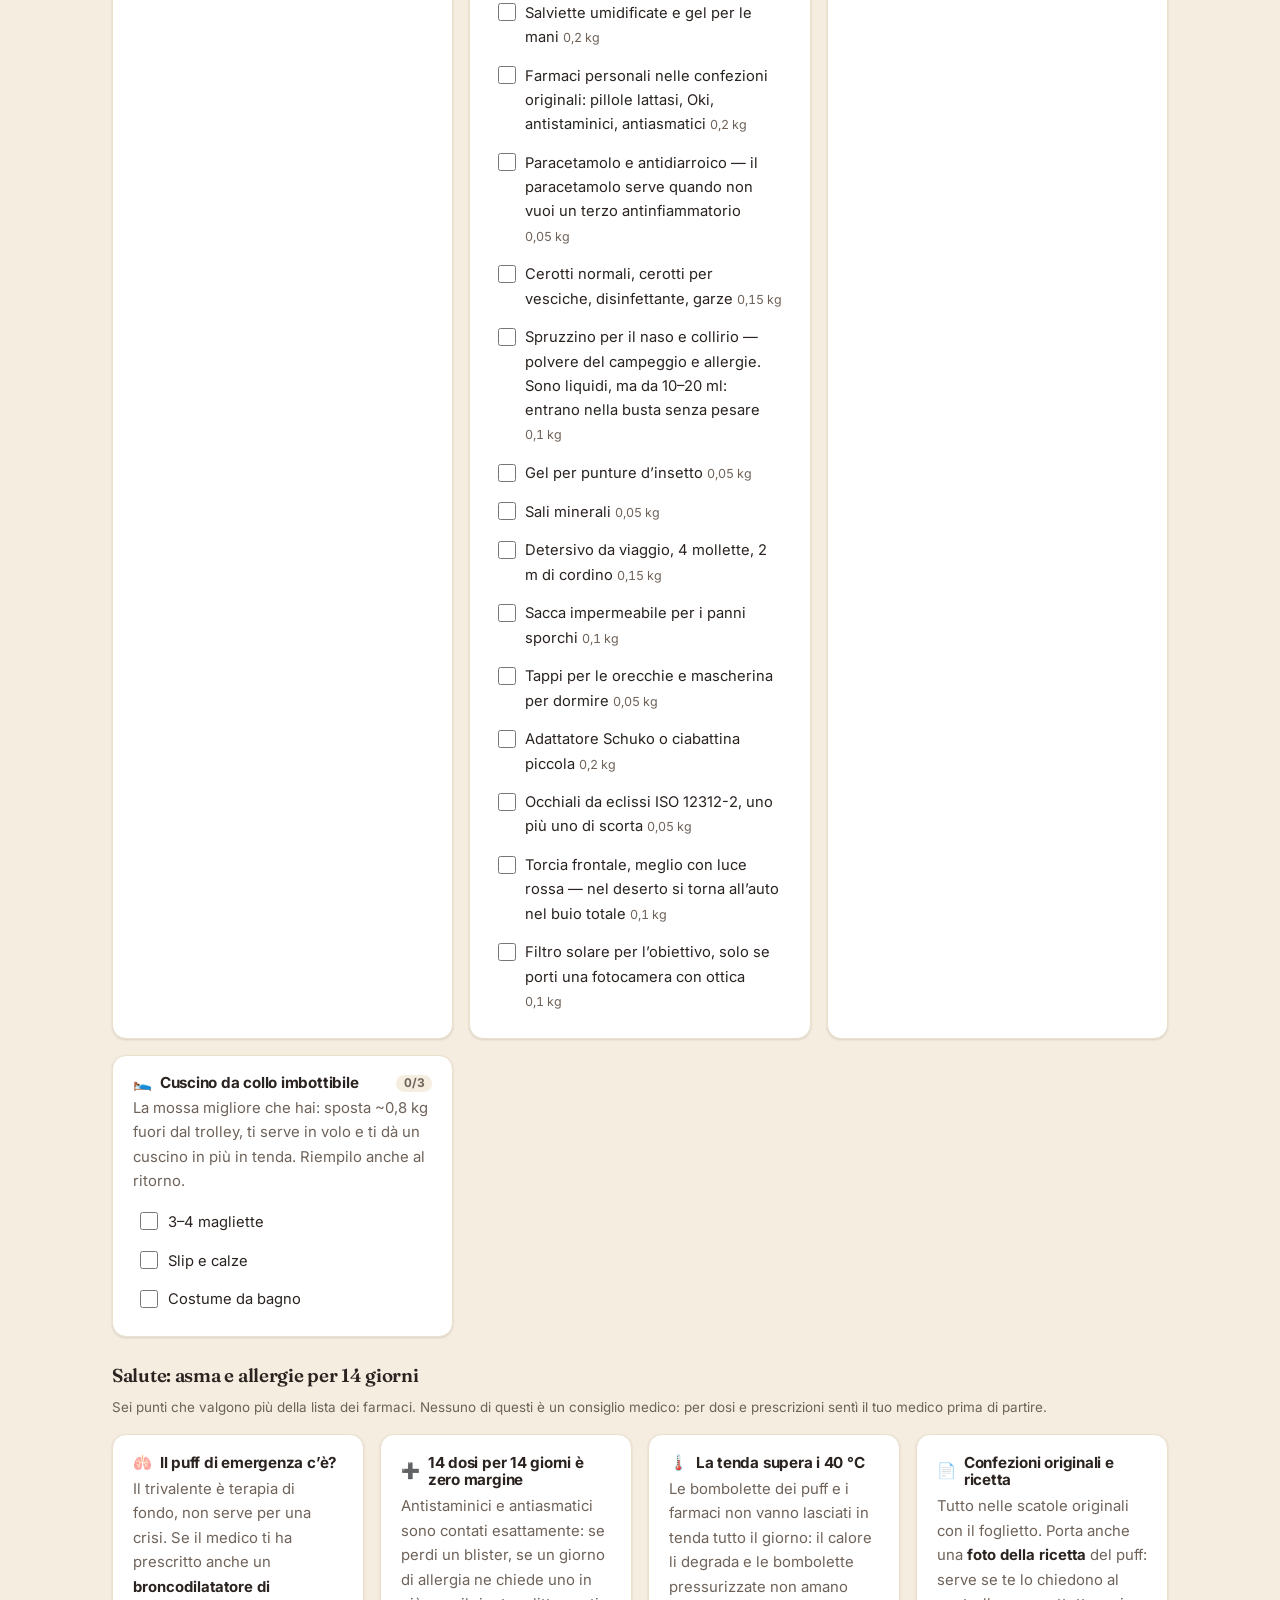
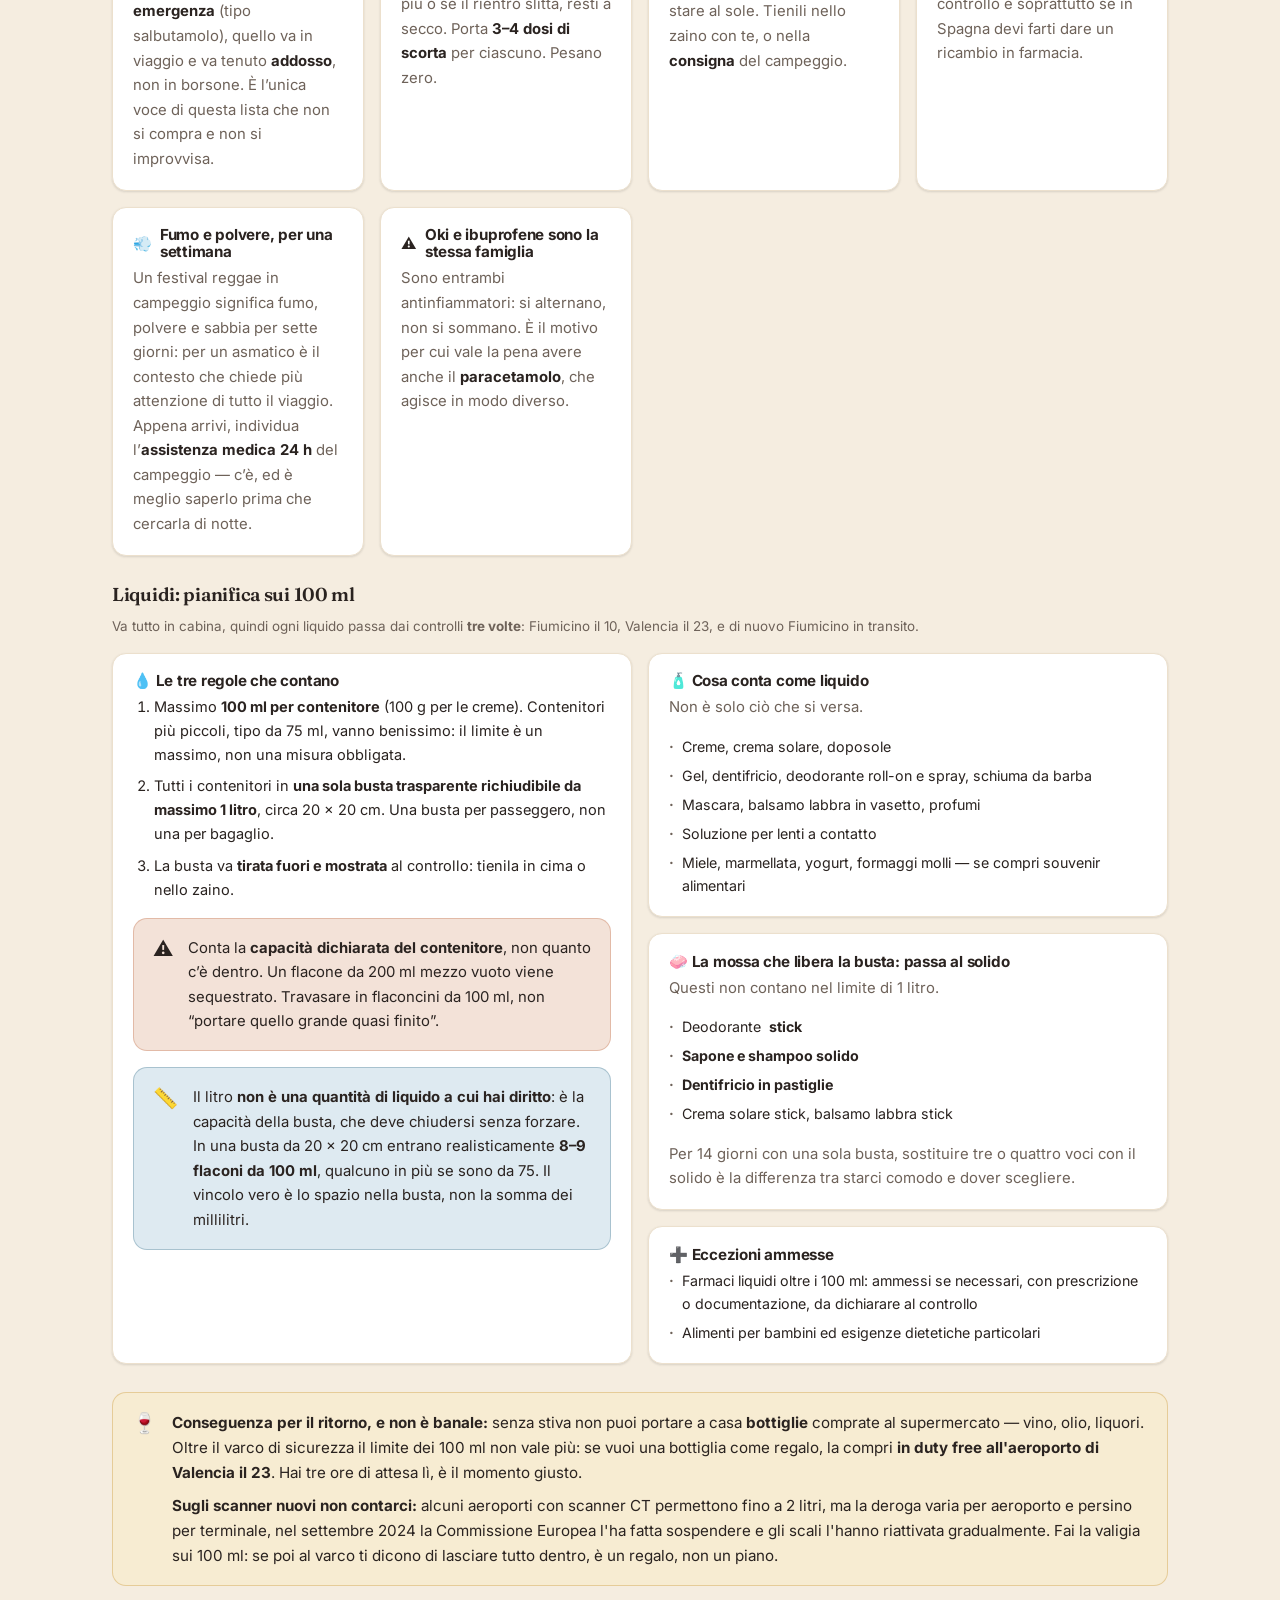
==== commit cf1068b3: "Roadmap dell'escursione alle Bardenas per il 12 agosto Il pomeriggio del 12 non e' piu' generico "of" ====
--- a/privato.html
+++ b/privato.html
@@ -433,14 +433,17 @@
       <div class="callout callout--ebro mt-2">
         <span class="callout__icon" aria-hidden="true">🏜️</span>
         <div>
-          <p><strong>Deciso: si va nel deserto.</strong> È la risposta giusta al problema
-          dell'orizzonte — nessun edificio davanti, vista libera a ovest fin dove arriva l'occhio, e
-          zero luci intorno. Con il Sole a pochi gradi sull'orizzonte è la differenza tra vedere
-          l'eclissi e vedere un palazzo.</p>
-          <p>Restano due cose da chiudere, e sono nella sezione Decisioni: <strong>chi guida</strong>
-          e <strong>il punto esatto</strong>, da scegliere in anticipo e salvare come pin offline.</p>
-        </div>
-      </div>
+          <p><strong>Escursione organizzata al deserto delle Bardenas, in Navarra.</strong> Risolve
+          alla radice il problema dell'orizzonte — nessun edificio davanti, vista libera fin dove
+          arriva l'occhio — e toglie di mezzo le due incognite che restavano: <strong>trasporto e
+          punto di osservazione li decidono loro</strong>.</p>
+          <p><strong>Sei fuori 11 ore e mezza</strong>, dalle 14:00 all'1:30, di cui sei all'aperto
+          di notte. È questo che detta cosa portare.</p>
+        </div>
+      </div>
+
+      <h3 class="mt-2">La giornata del 12, ora per ora</h3>
+      <div class="card mt-1" id="eclipseDay"></div>
 
       <h3 class="mt-2">Notte nel deserto: cosa serve, perché là non c'è niente</h3>
       <p class="small">
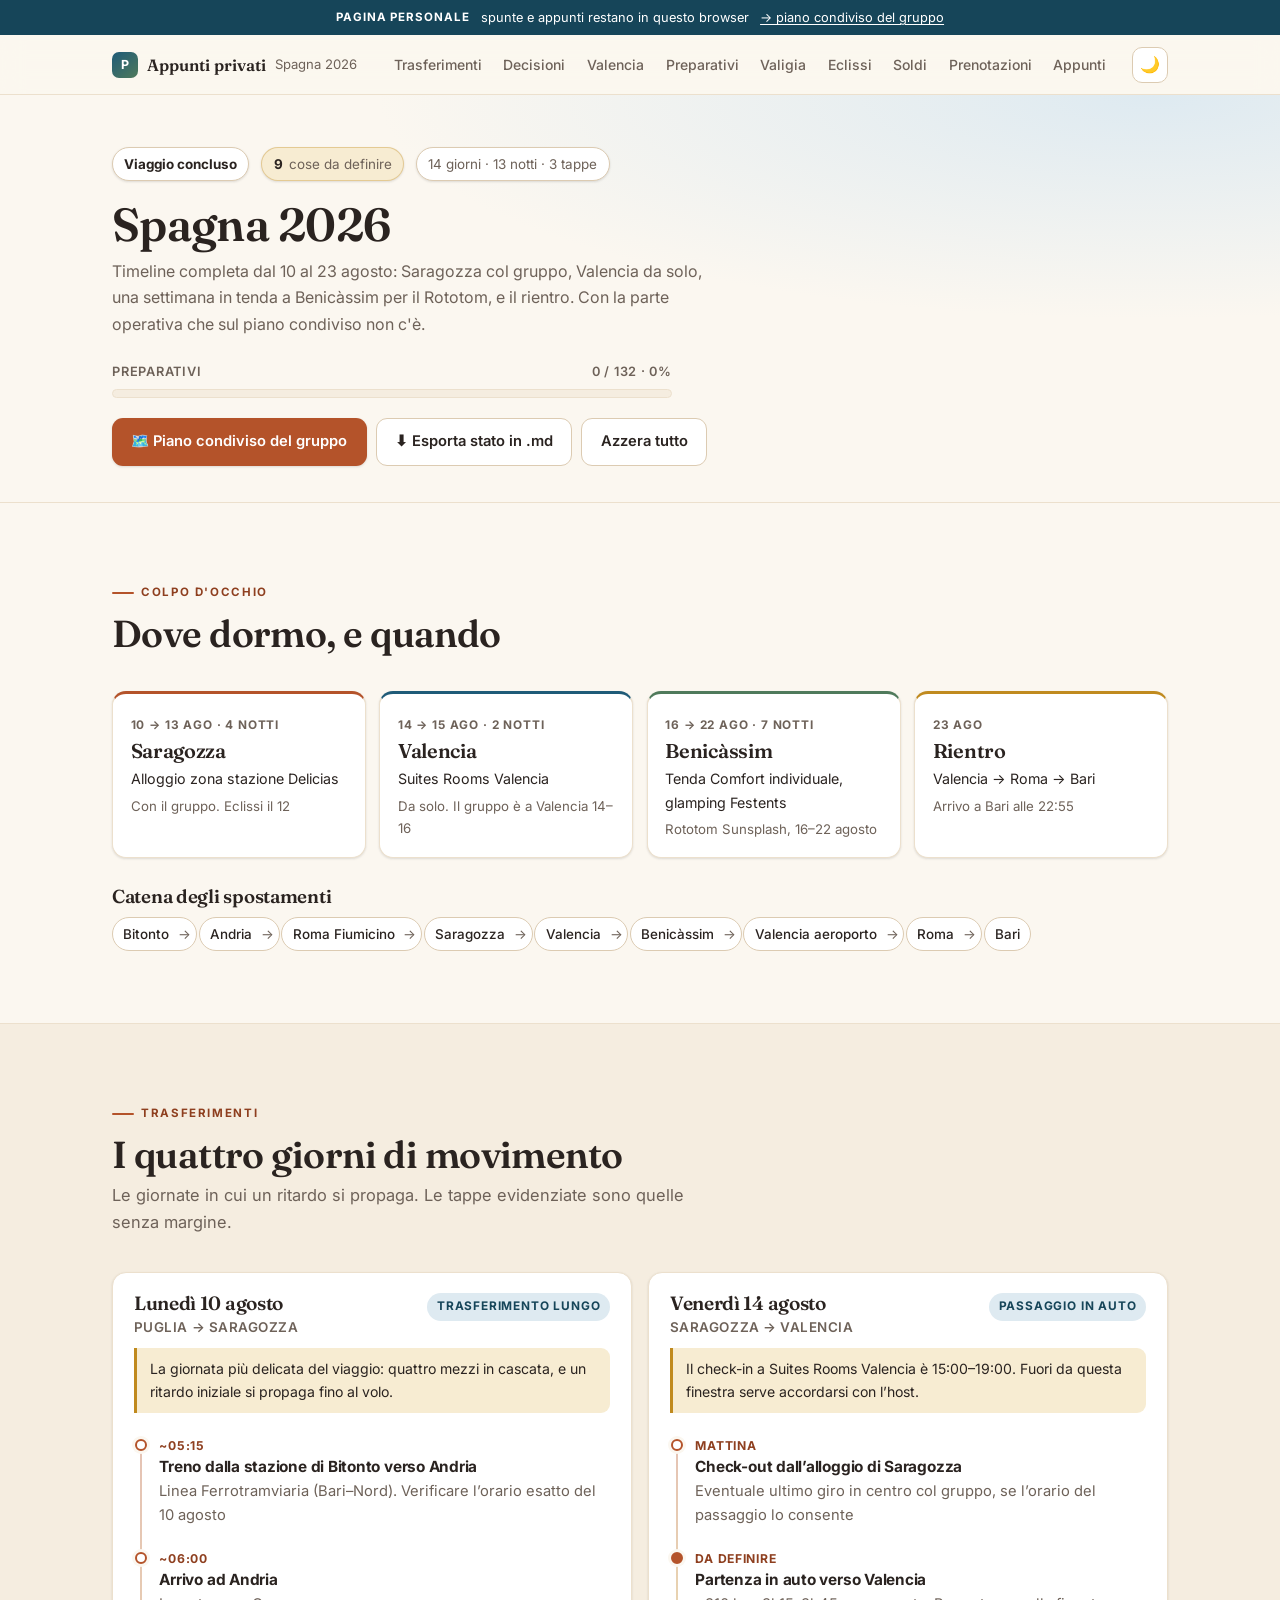
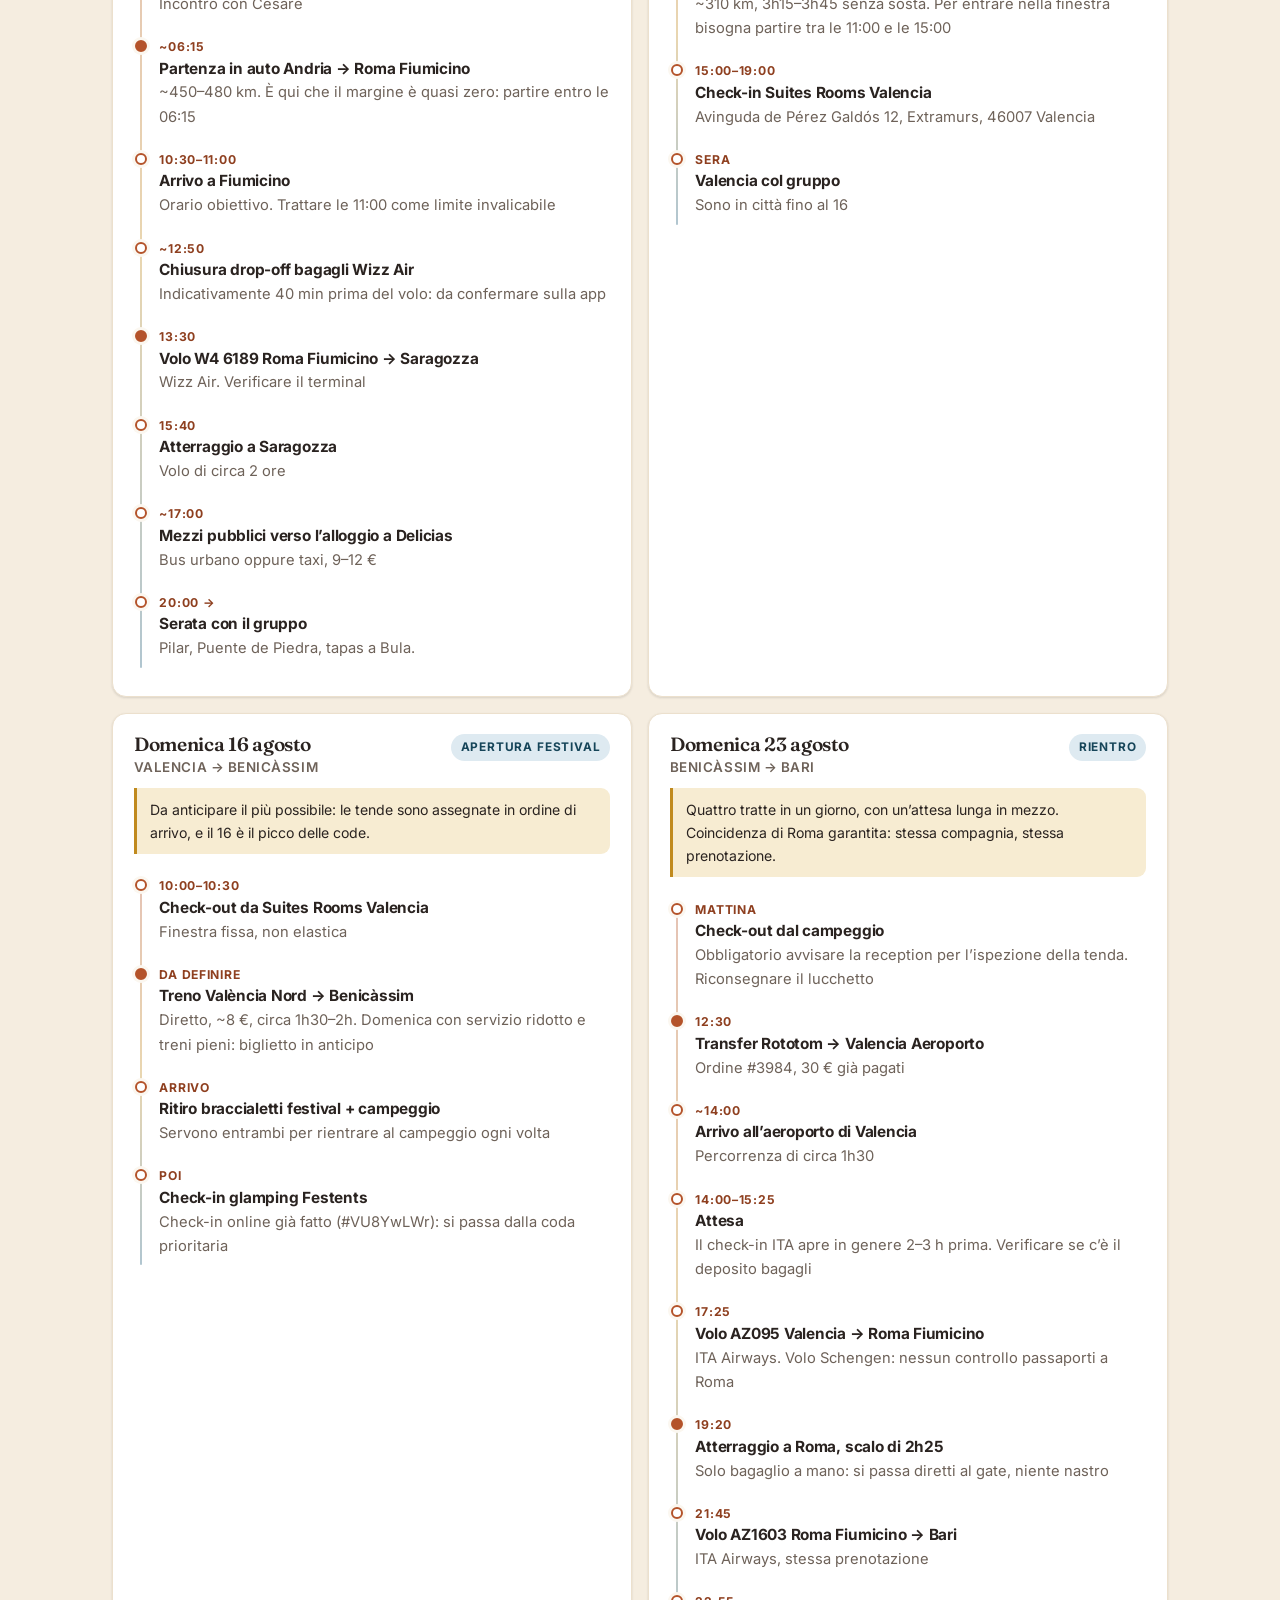
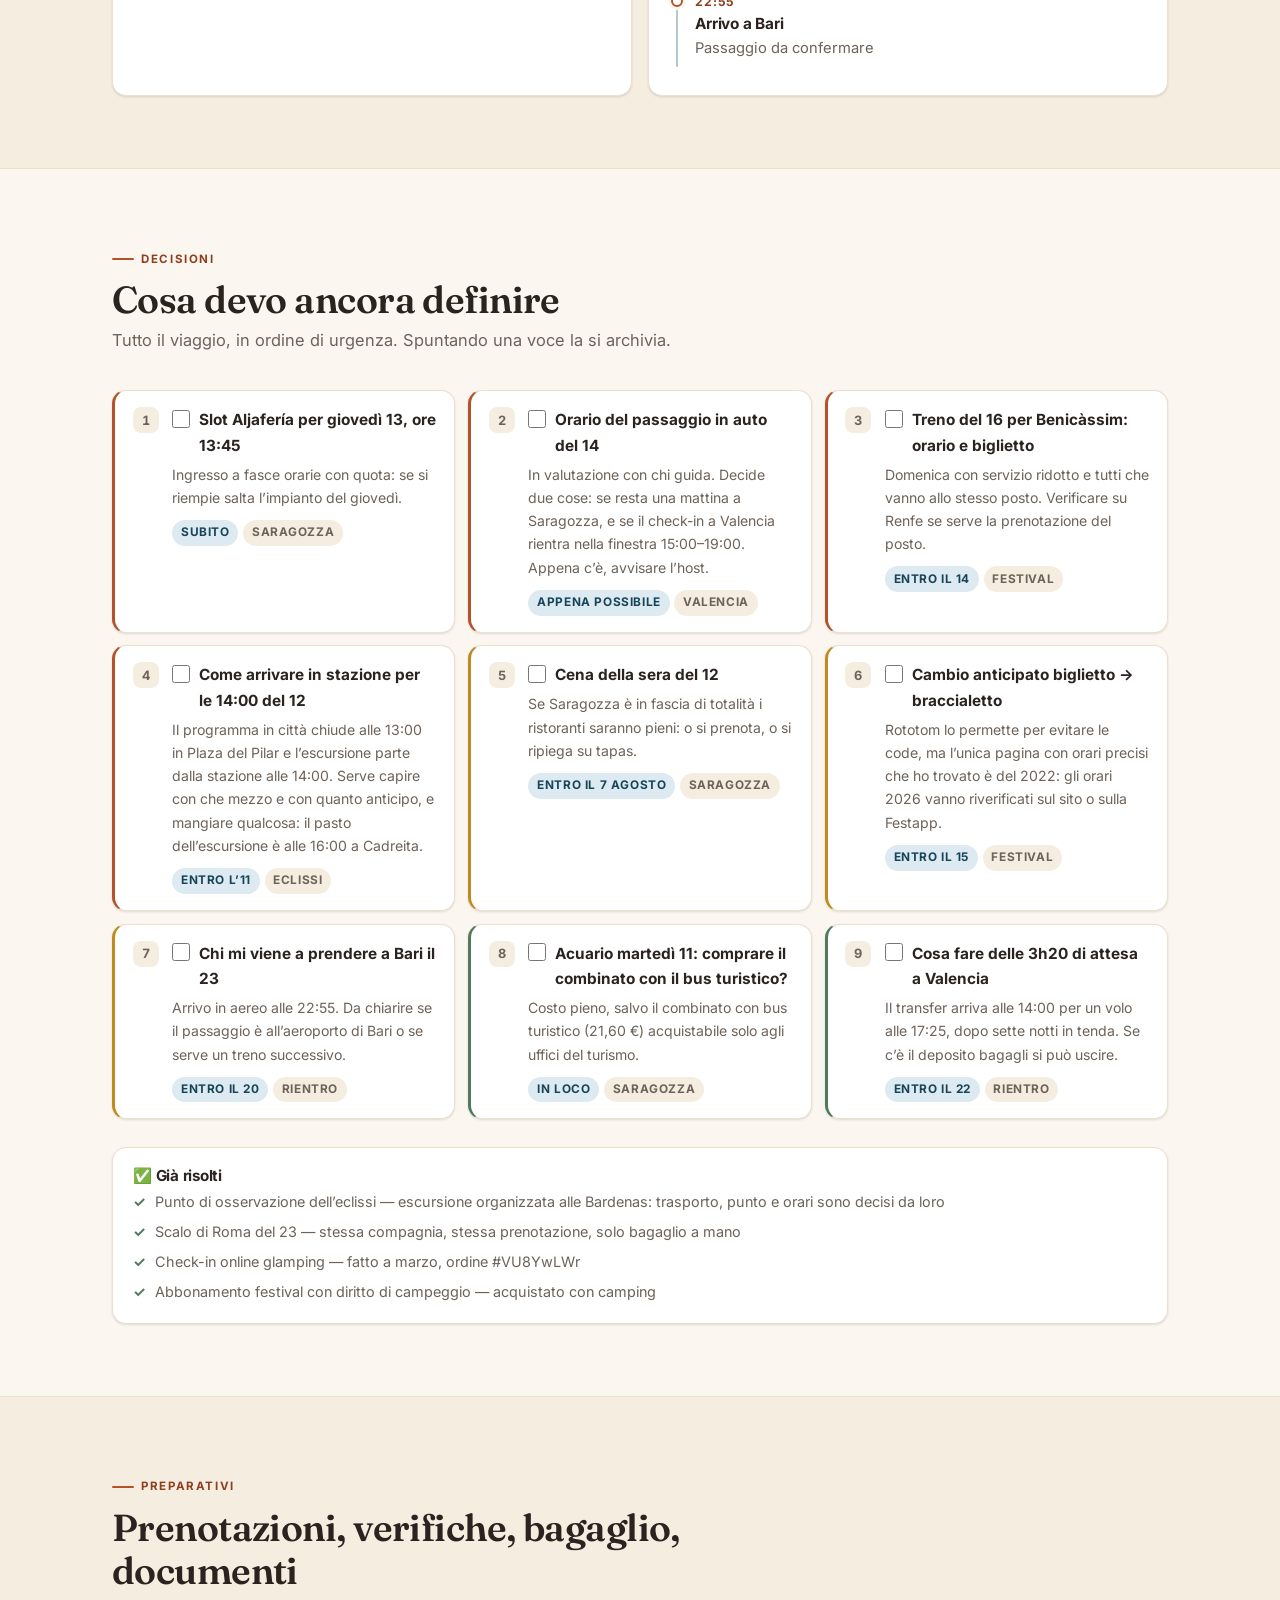
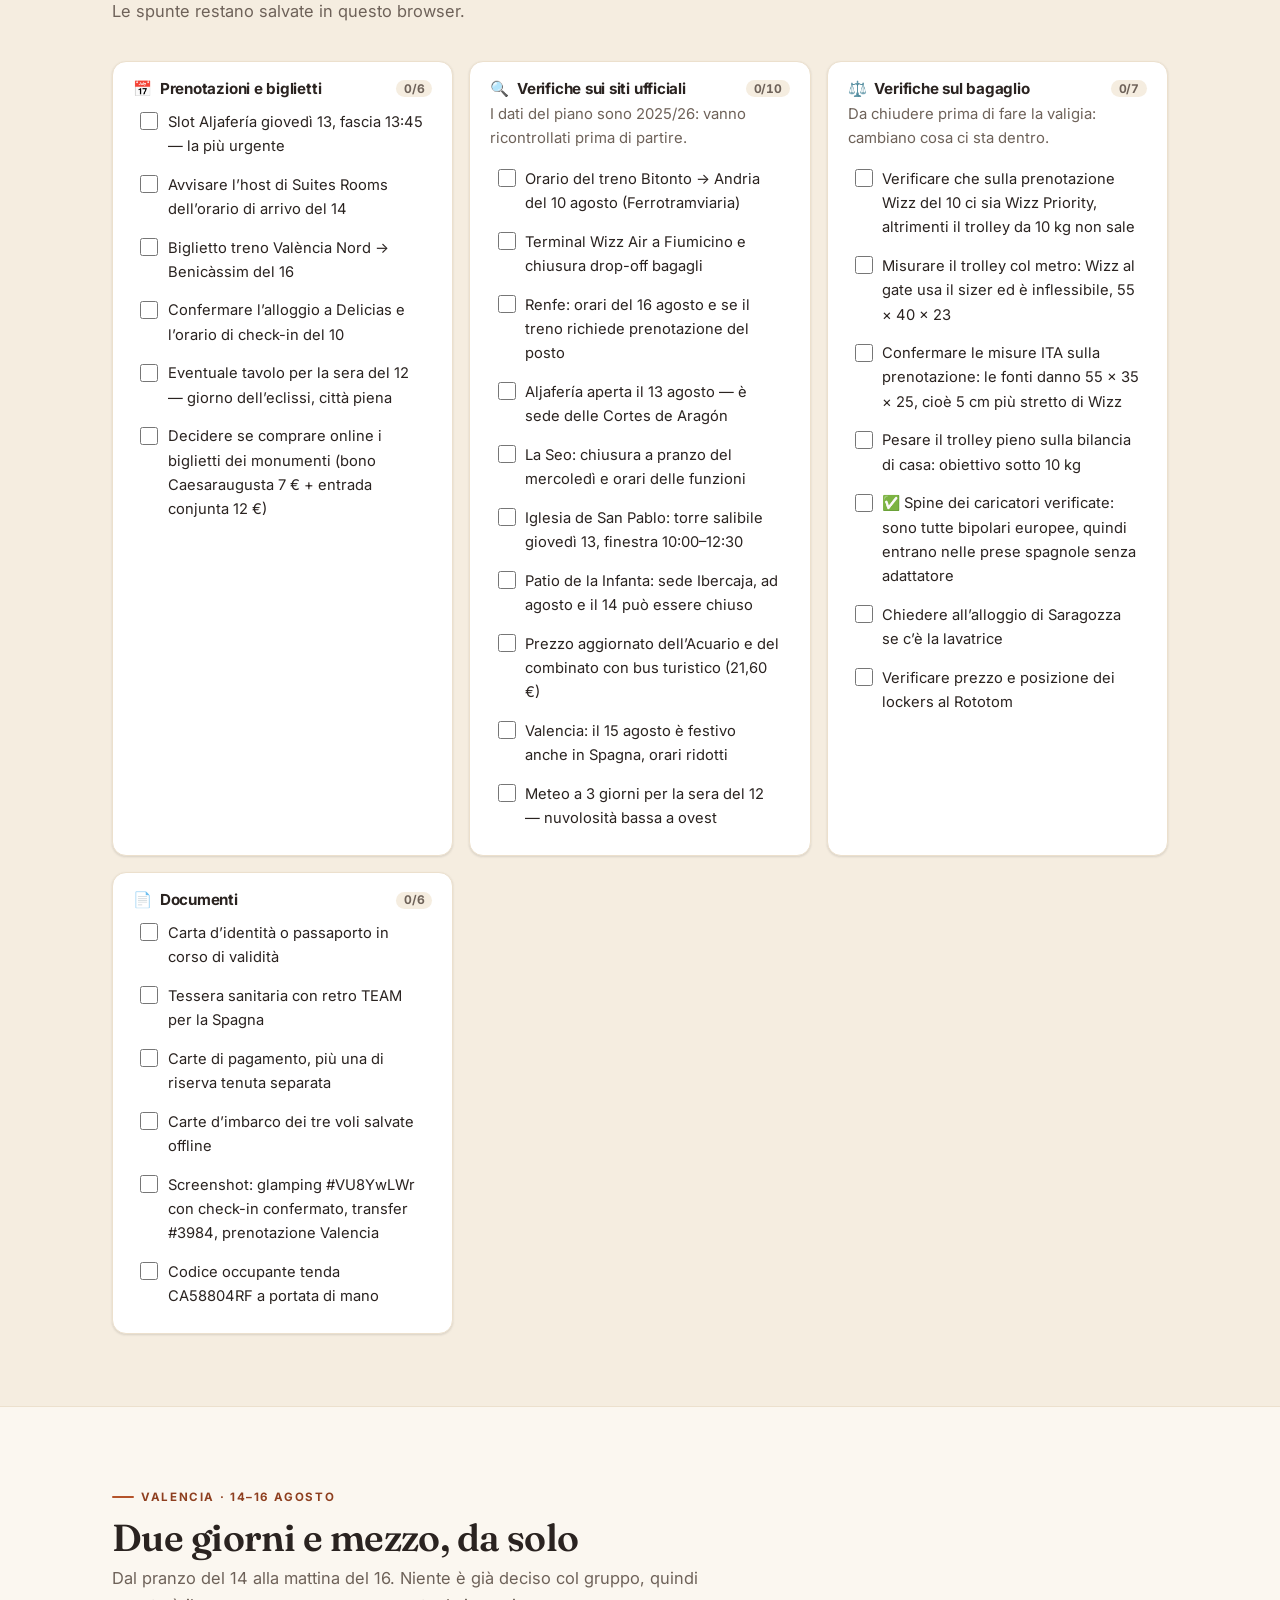
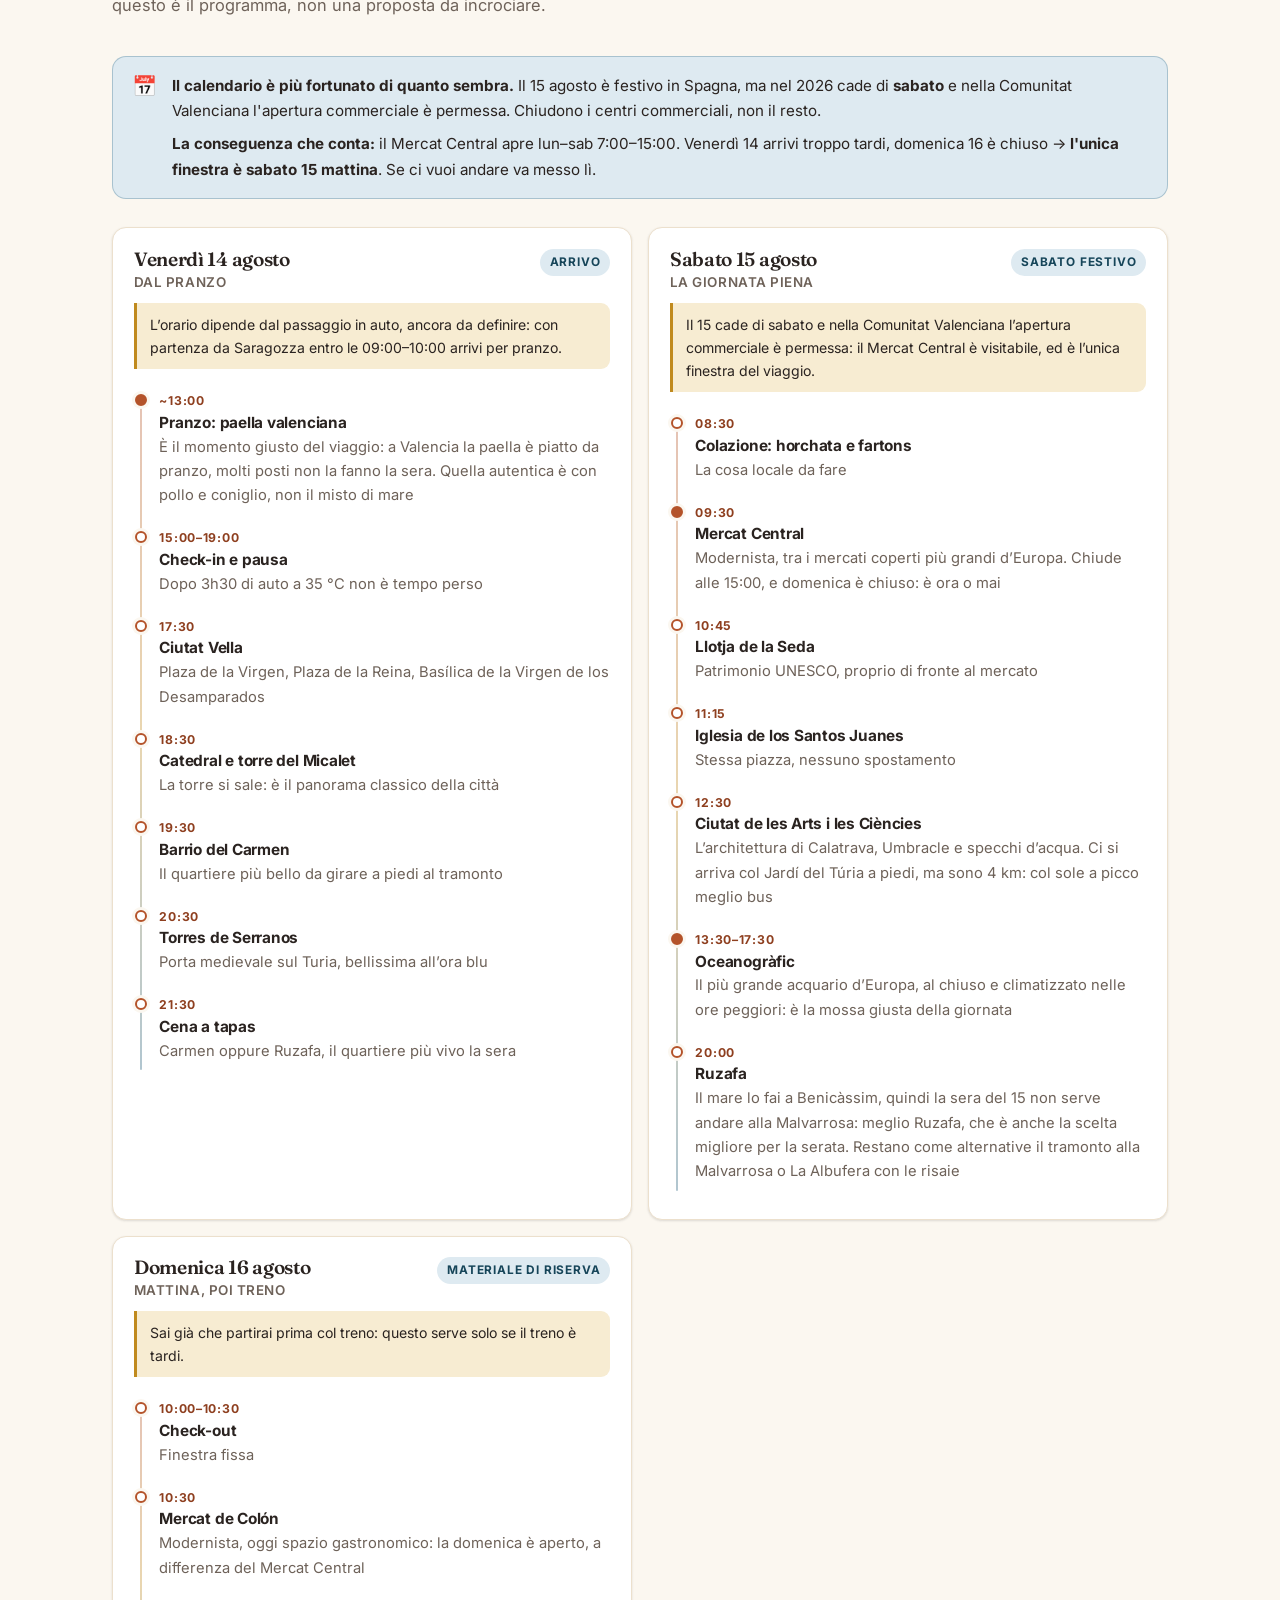
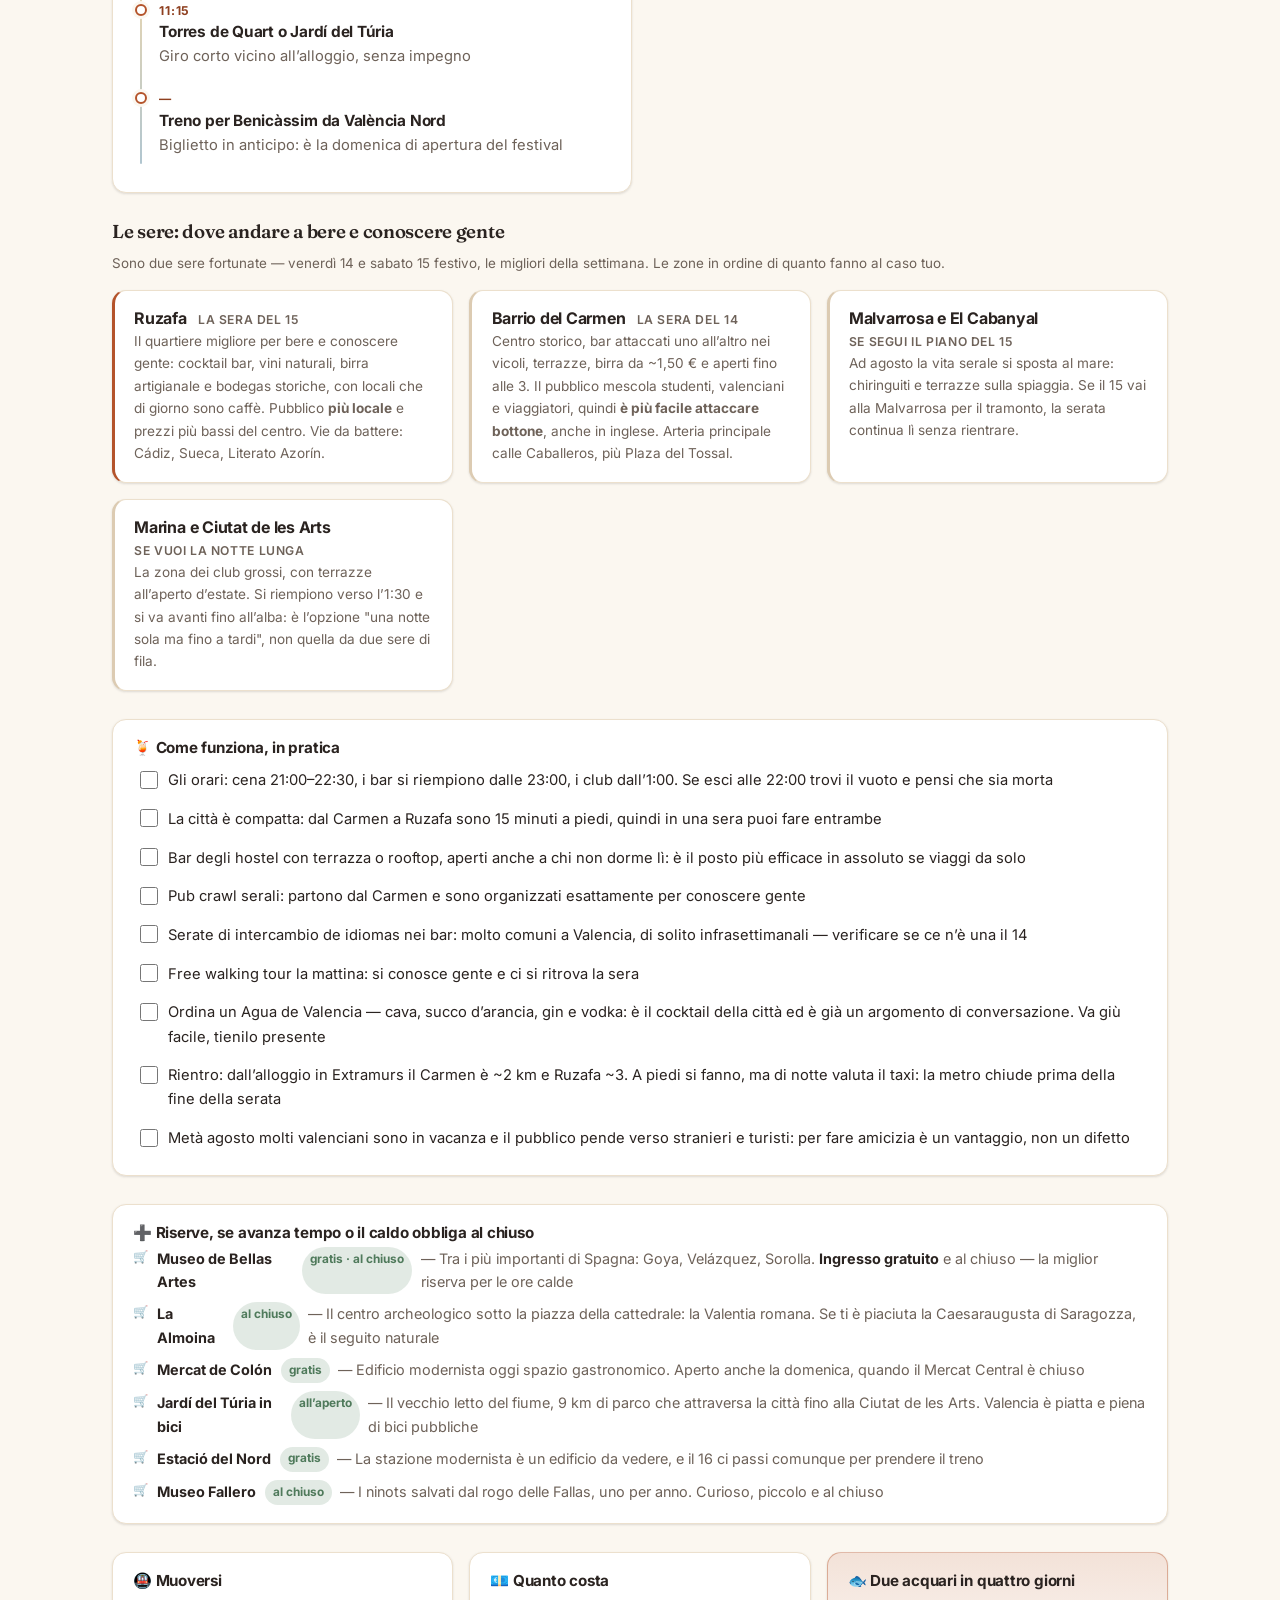
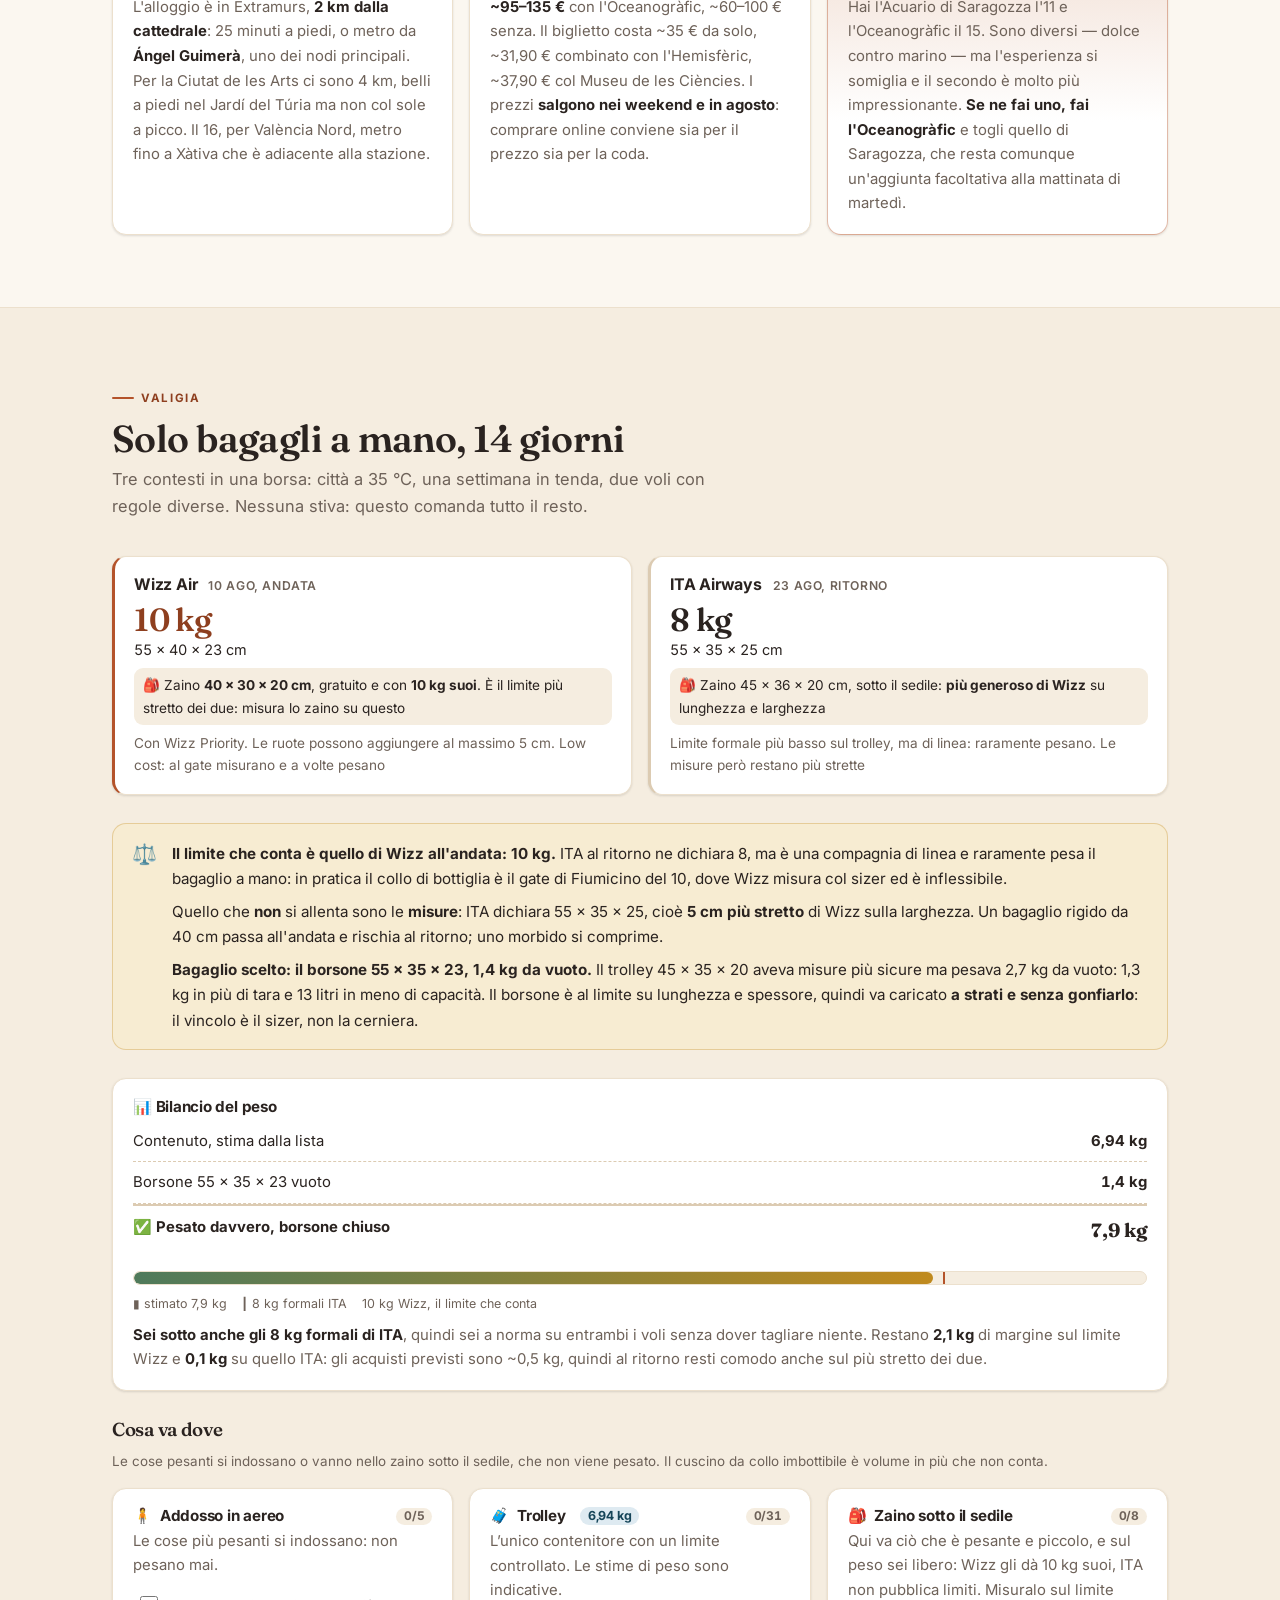
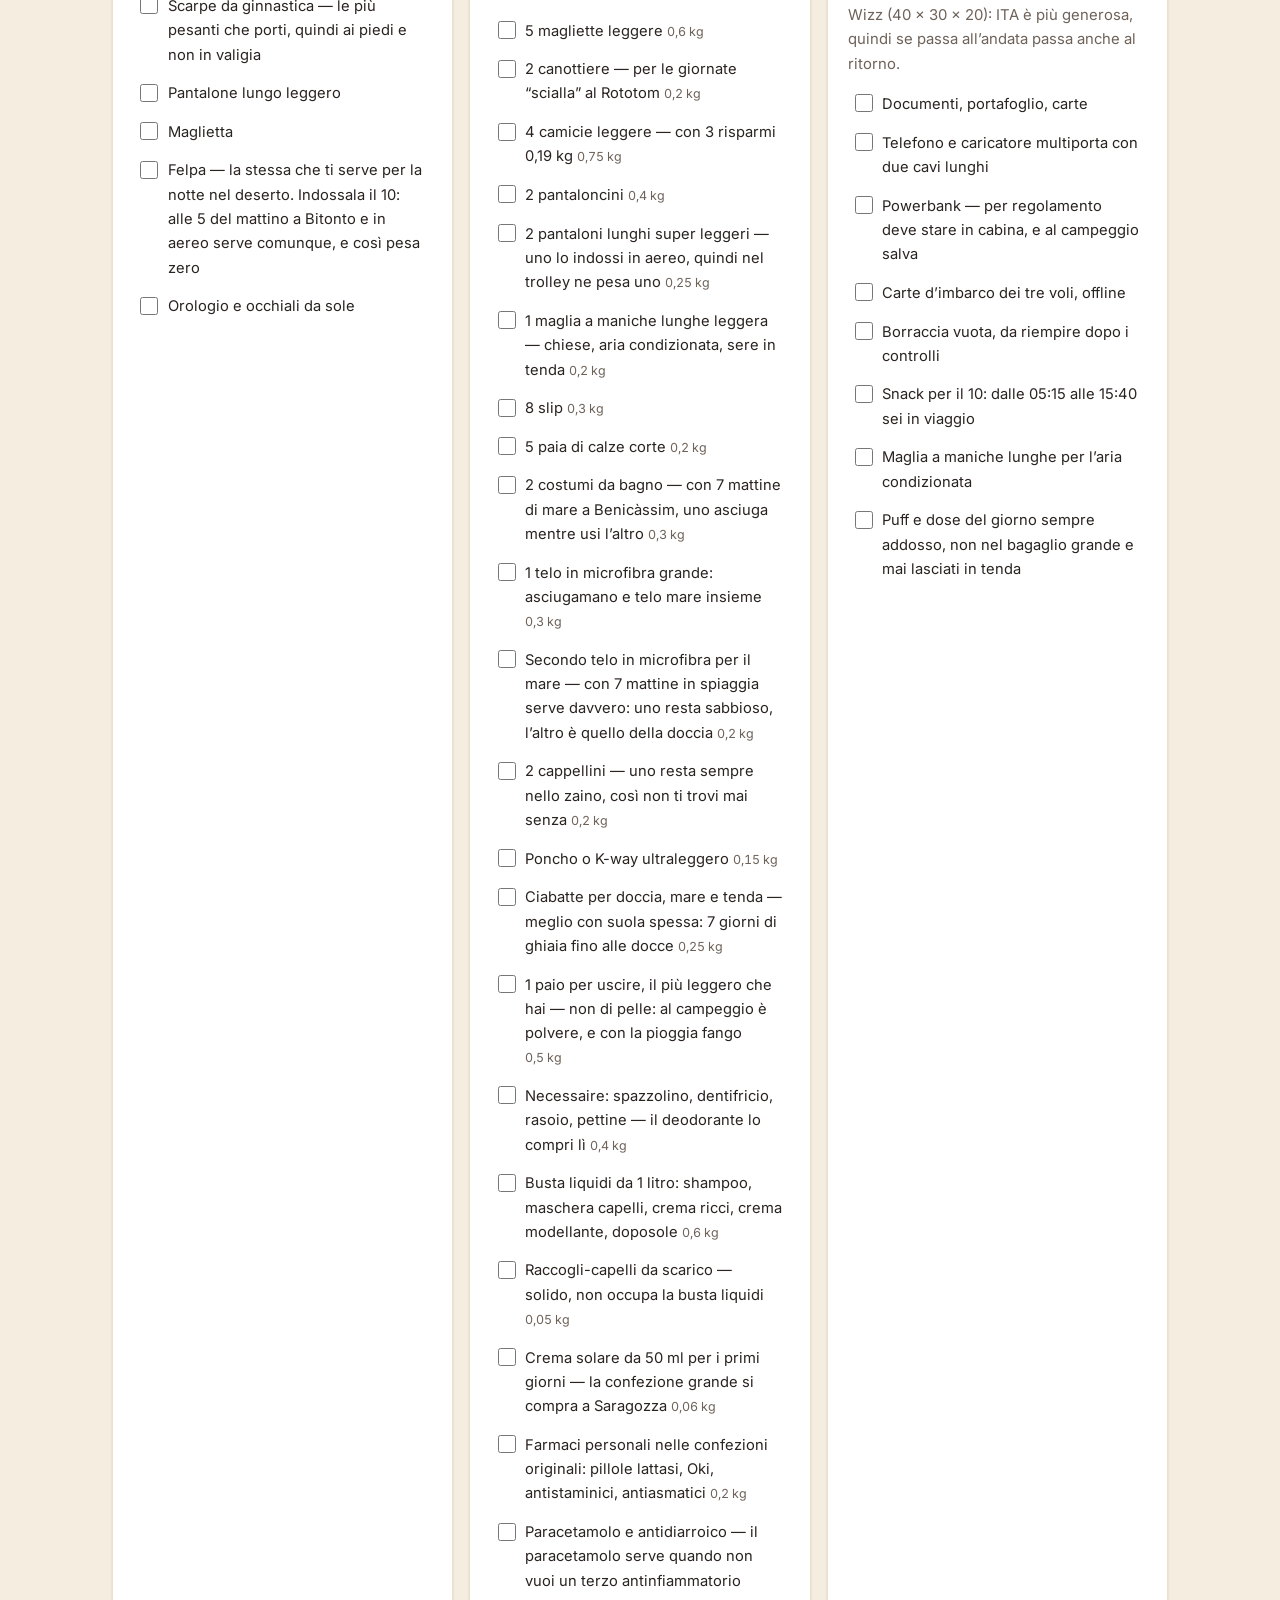
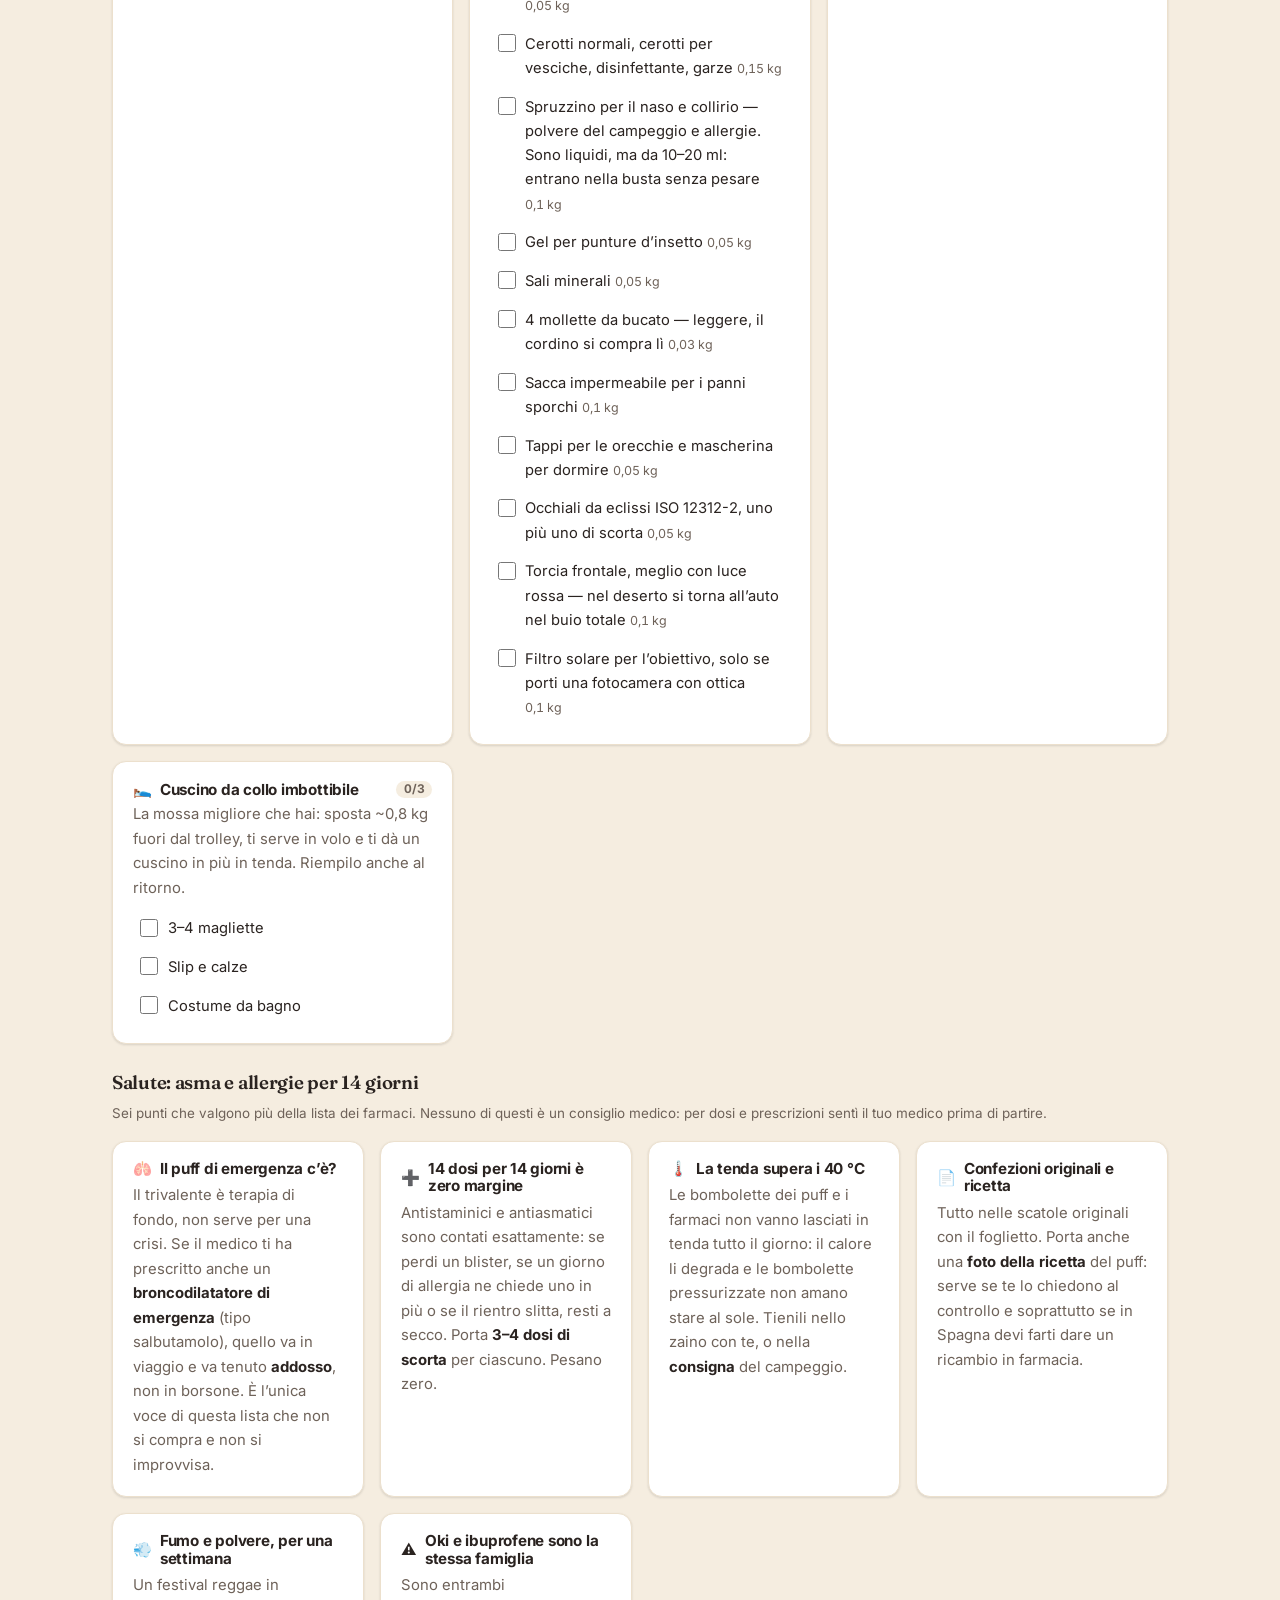
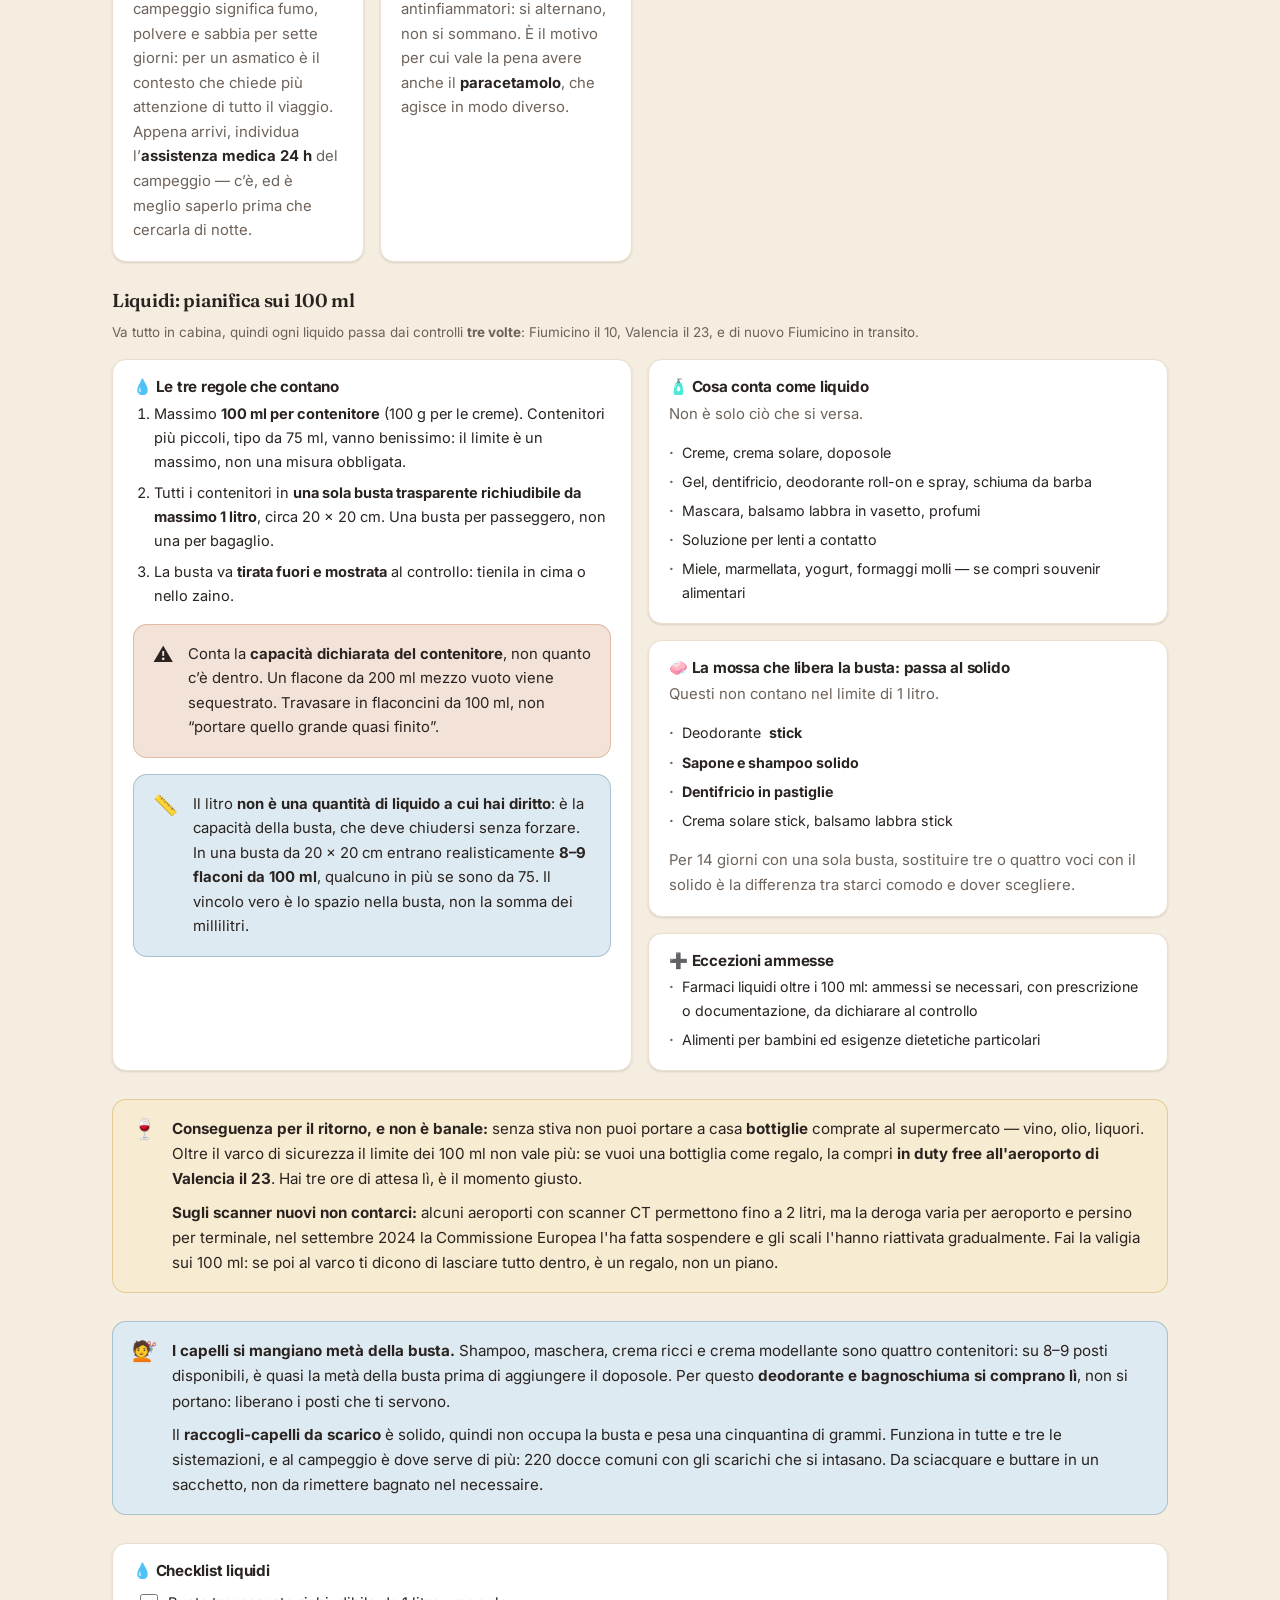
==== commit 87577bbe: "Revisione contenuti: refusi residui in privato.html e privato.js - 'Due acquari in tre giorni' dicev" ====
--- a/privato.html
+++ b/privato.html
@@ -215,12 +215,12 @@
           </p>
         </div>
         <div class="card card--danger">
-          <h3 class="card__title">🐟 Due acquari in tre giorni</h3>
+          <h3 class="card__title">🐟 Due acquari in quattro giorni</h3>
           <p>
-            Hai l'Acuario di Saragozza il 13 e l'Oceanogràfic il 15. Sono diversi — dolce contro
+            Hai l'Acuario di Saragozza l'11 e l'Oceanogràfic il 15. Sono diversi — dolce contro
             marino — ma l'esperienza si somiglia e il secondo è molto più impressionante.
-            <strong>Se ne fai uno, fai l'Oceanogràfic</strong> e togli quello di Saragozza, che era
-            già la prima cosa da tagliare nella giornata più piena del viaggio.
+            <strong>Se ne fai uno, fai l'Oceanogràfic</strong> e togli quello di Saragozza, che
+            resta comunque un'aggiunta facoltativa alla mattinata di martedì.
           </p>
         </div>
       </div>
@@ -549,8 +549,8 @@
             <h3 class="card__title">🚫 Perché non prendo la Tarjeta Bus</h3>
             <p>
               Costa 7 € (5 € di credito + 2 € di cauzione) per far scendere la corsa da 1,70 € a
-              0,55 €. Con circa 4 corse fuori Card il risparmio è di pochi euro e resta il giro
-              della cauzione da recuperare: <strong>biglietti singoli, e non ci penso più.</strong>
+              0,55 €. Con poche corse in tutto il risparmio è di pochi euro e resta il giro della
+              cauzione da recuperare: <strong>biglietti singoli, e non ci penso più.</strong>
             </p>
           </div>
           <div class="card">
@@ -562,13 +562,6 @@
               a portata di mano</strong>.
             </p>
           </div>
-          <div class="card">
-            <h3 class="card__title">❓ Da chiedere al ritiro della Card</h3>
-            <p>
-              Se la versione consegnata include anche la <strong>seconda consumazione</strong> alla
-              caffetteria di El Corte Inglés, oltre alla tapa con bevanda.
-            </p>
-          </div>
         </div>
       </div>
     </div>
--- a/assets/css/styles.css
+++ b/assets/css/styles.css
@@ -484,7 +484,7 @@
 td.num, th.num { text-align: right; white-space: nowrap; font-variant-numeric: tabular-nums; }
 
 /* --------------------------------------------------------------------------
-   Zaragoza Card — prezzi
+   Biglietti — prezzi
    -------------------------------------------------------------------------- */
 .price-grid { grid-template-columns: repeat(auto-fit, minmax(min(100%, 210px), 1fr)); }
 
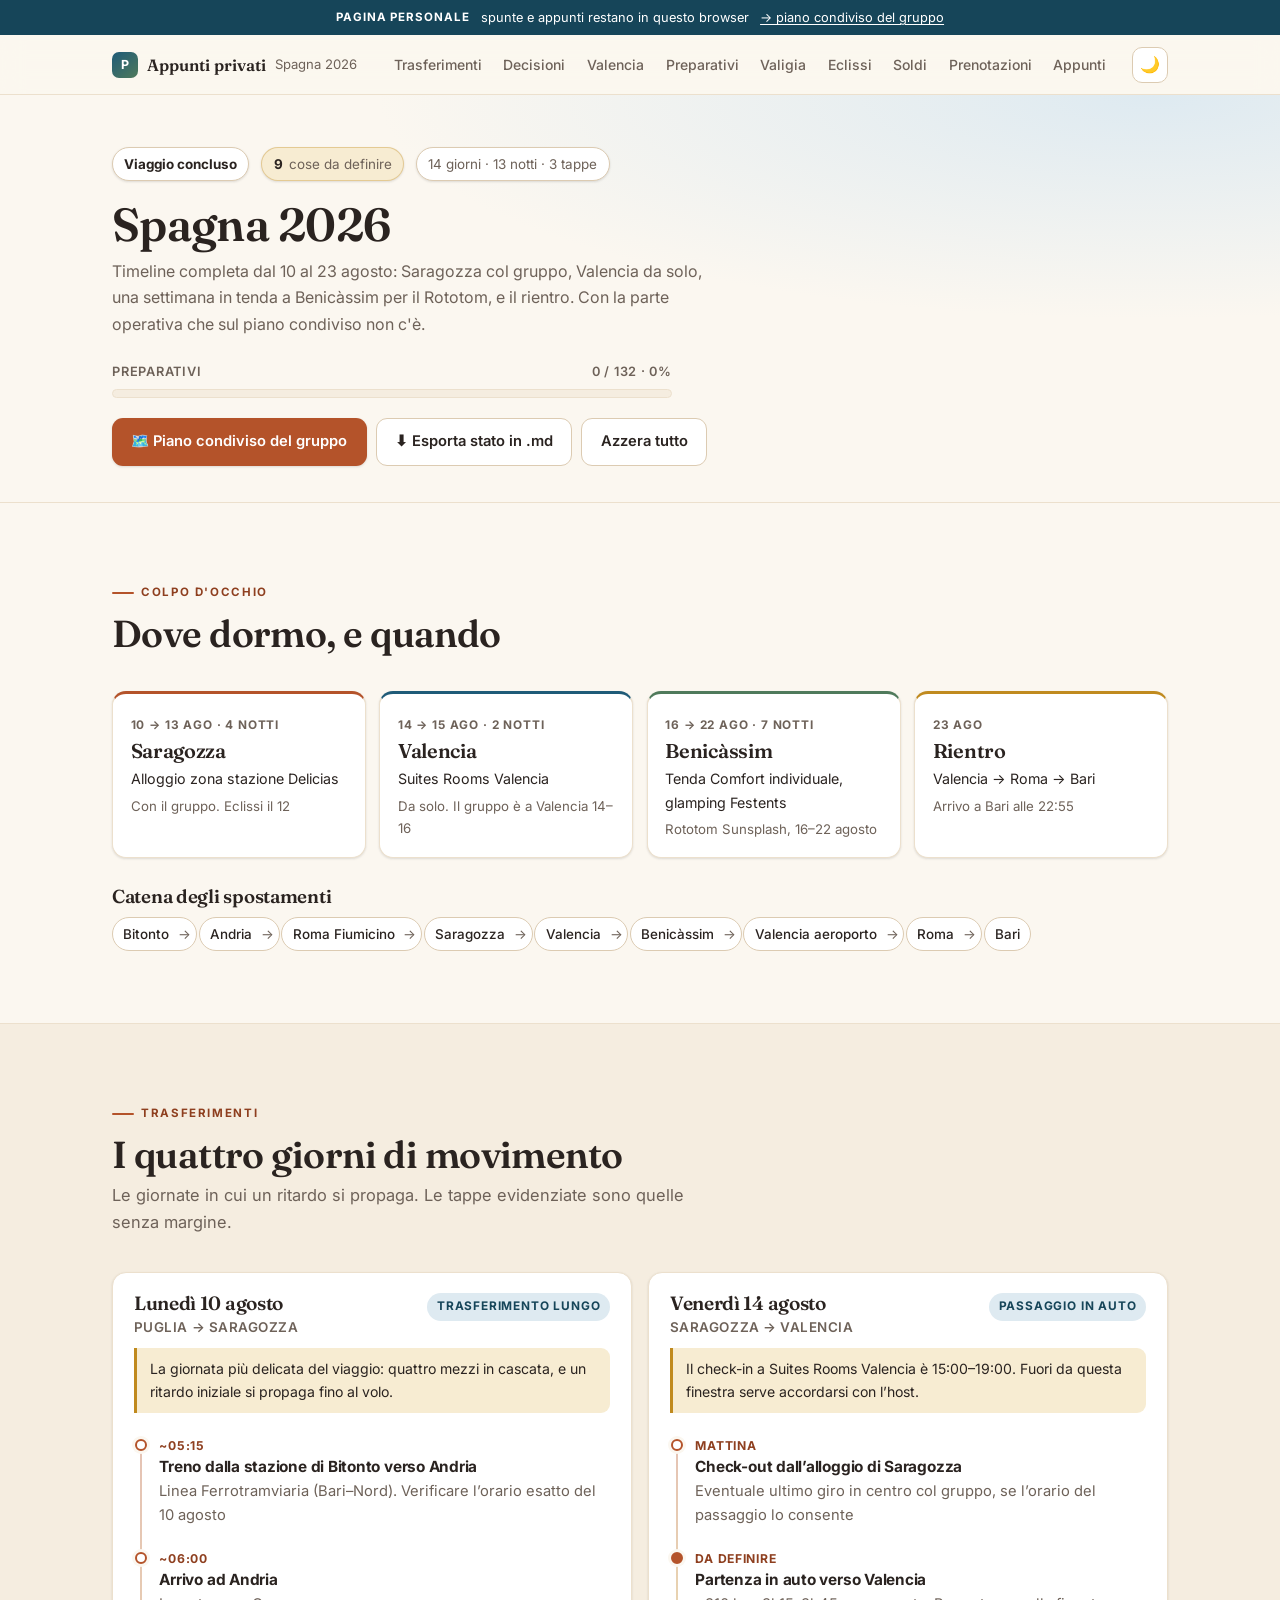
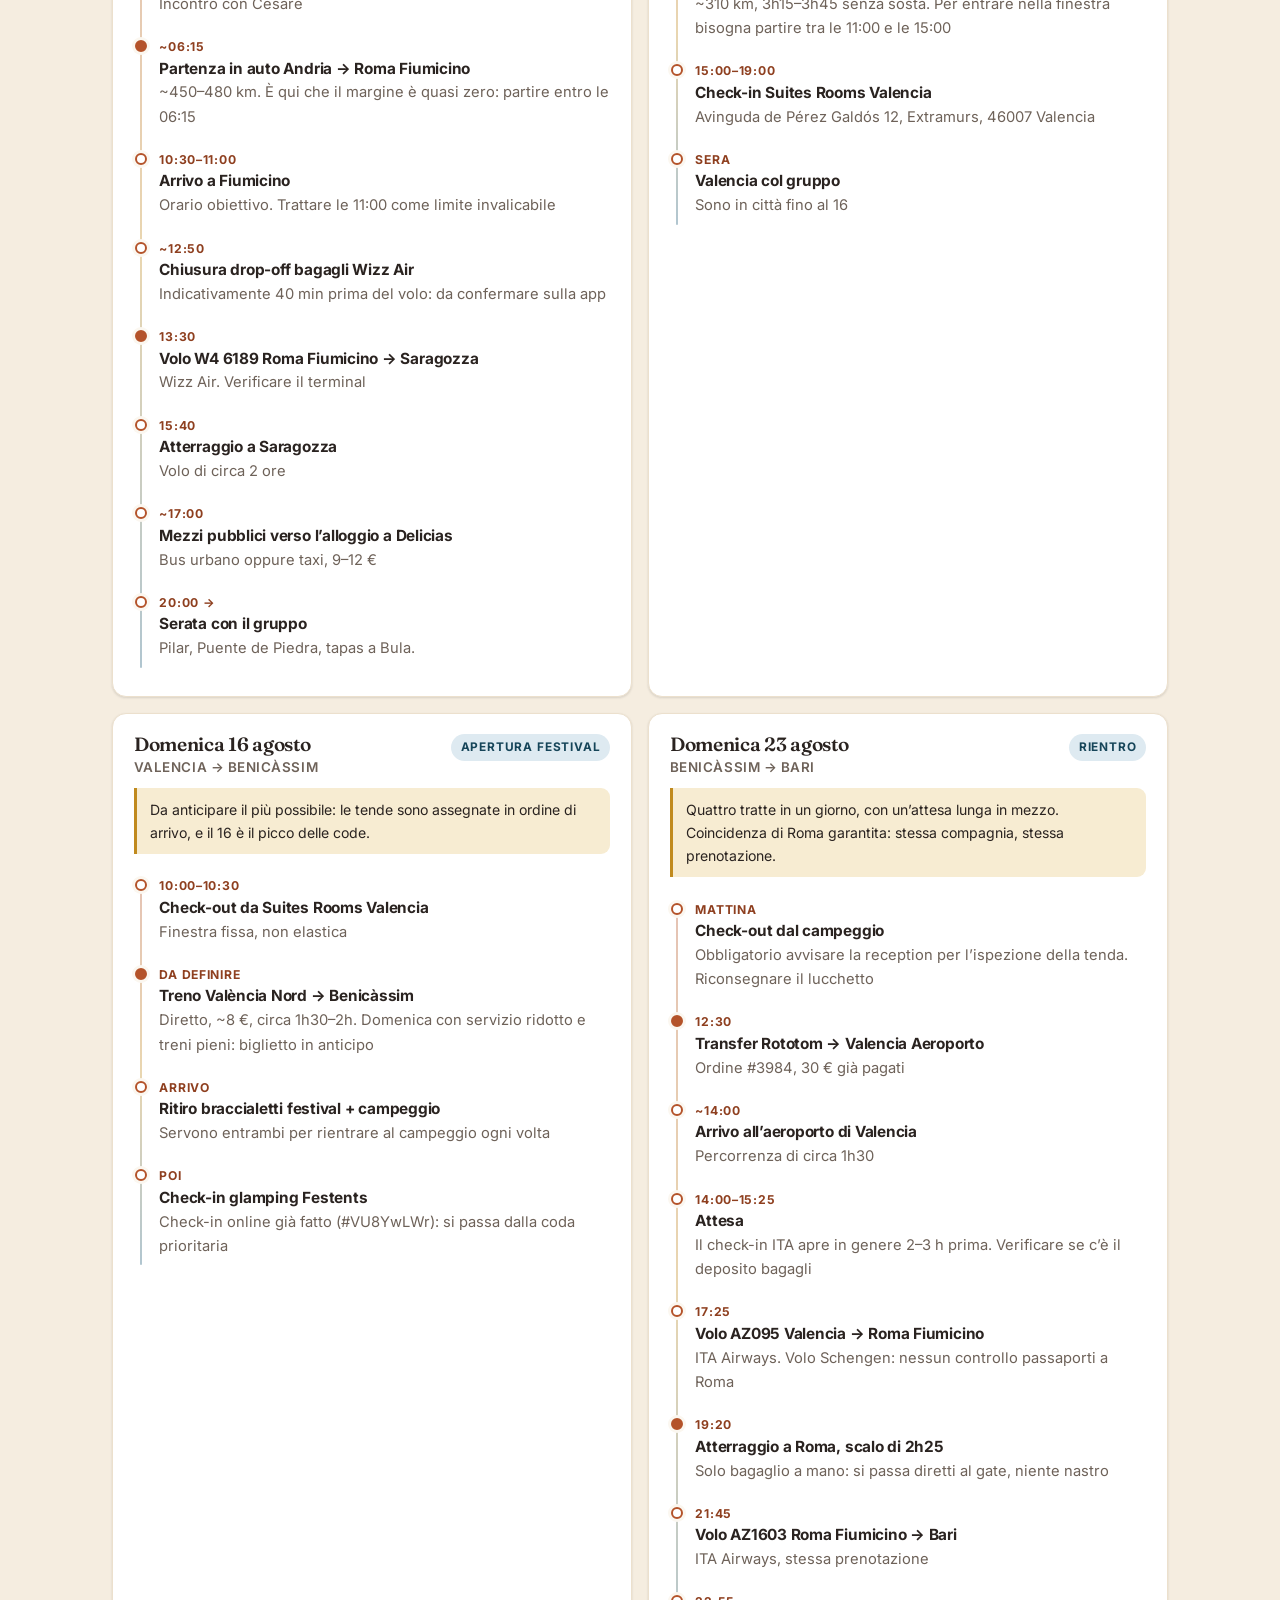
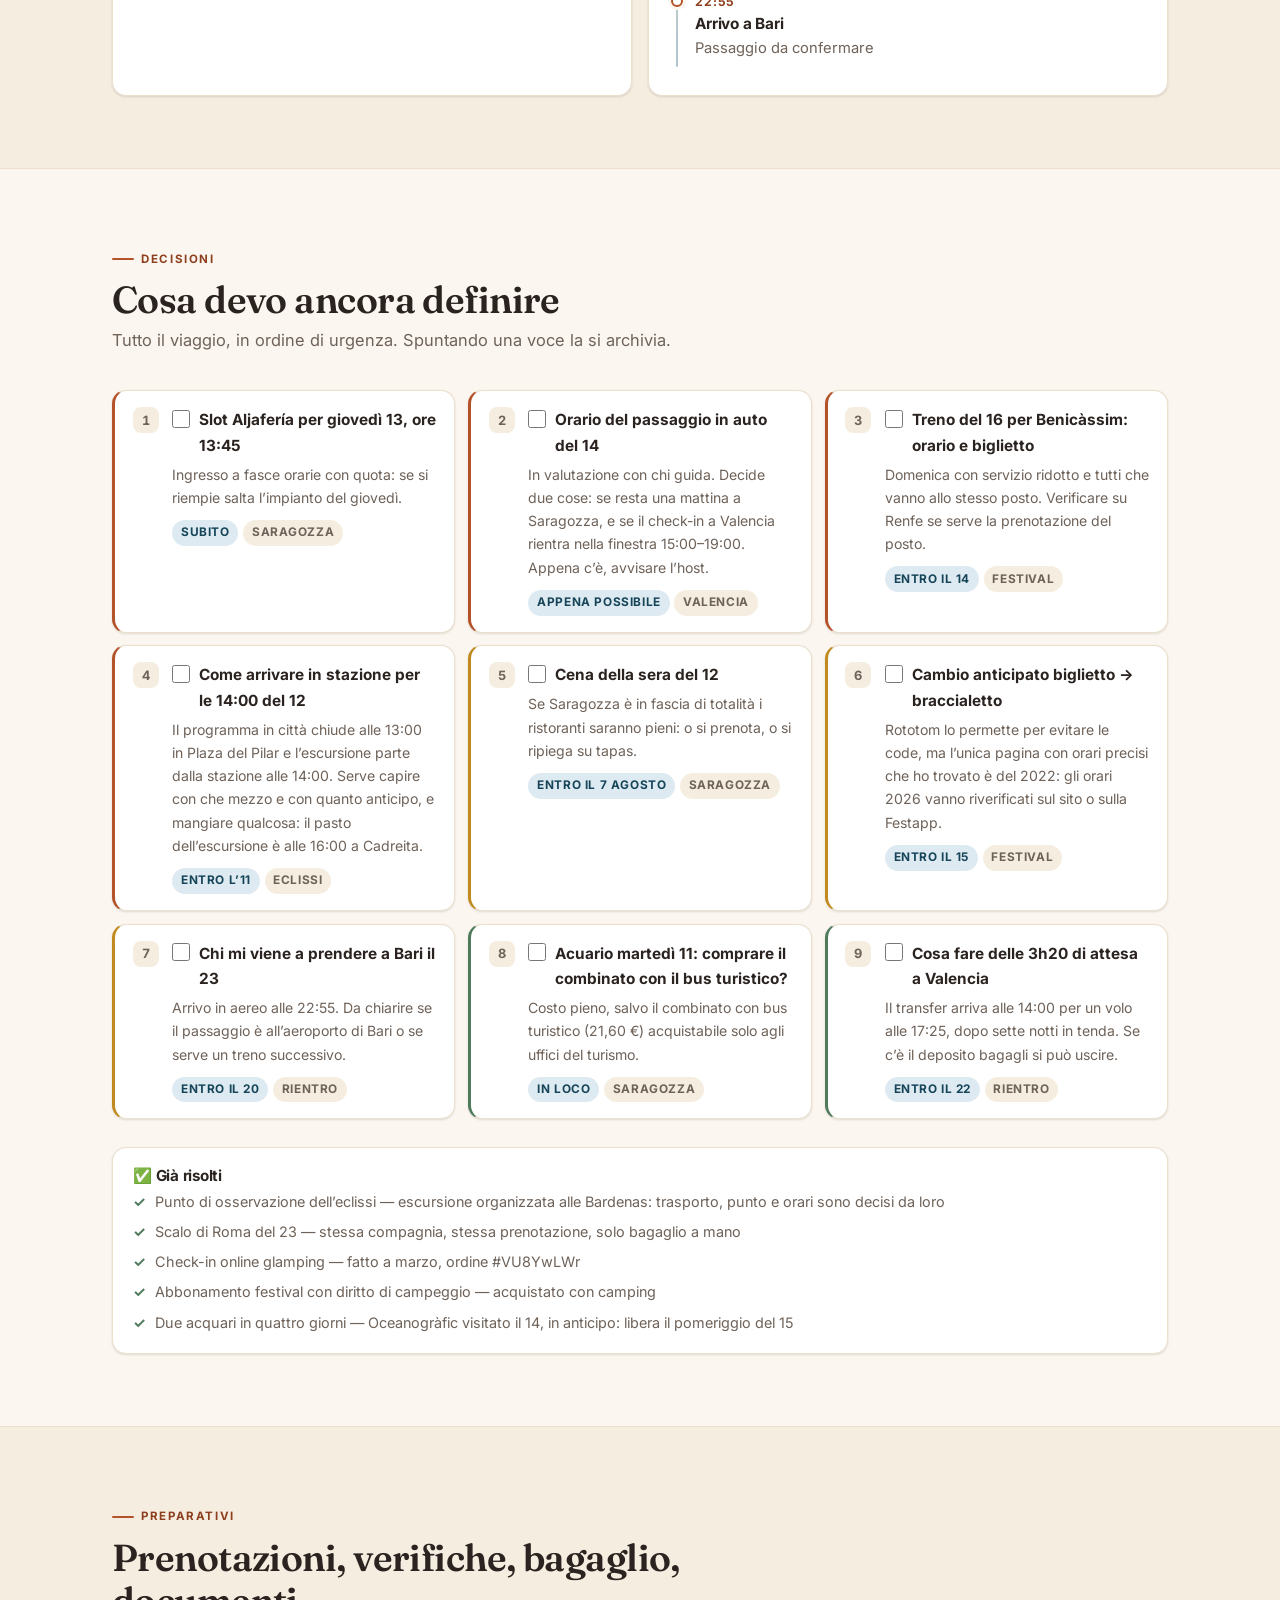
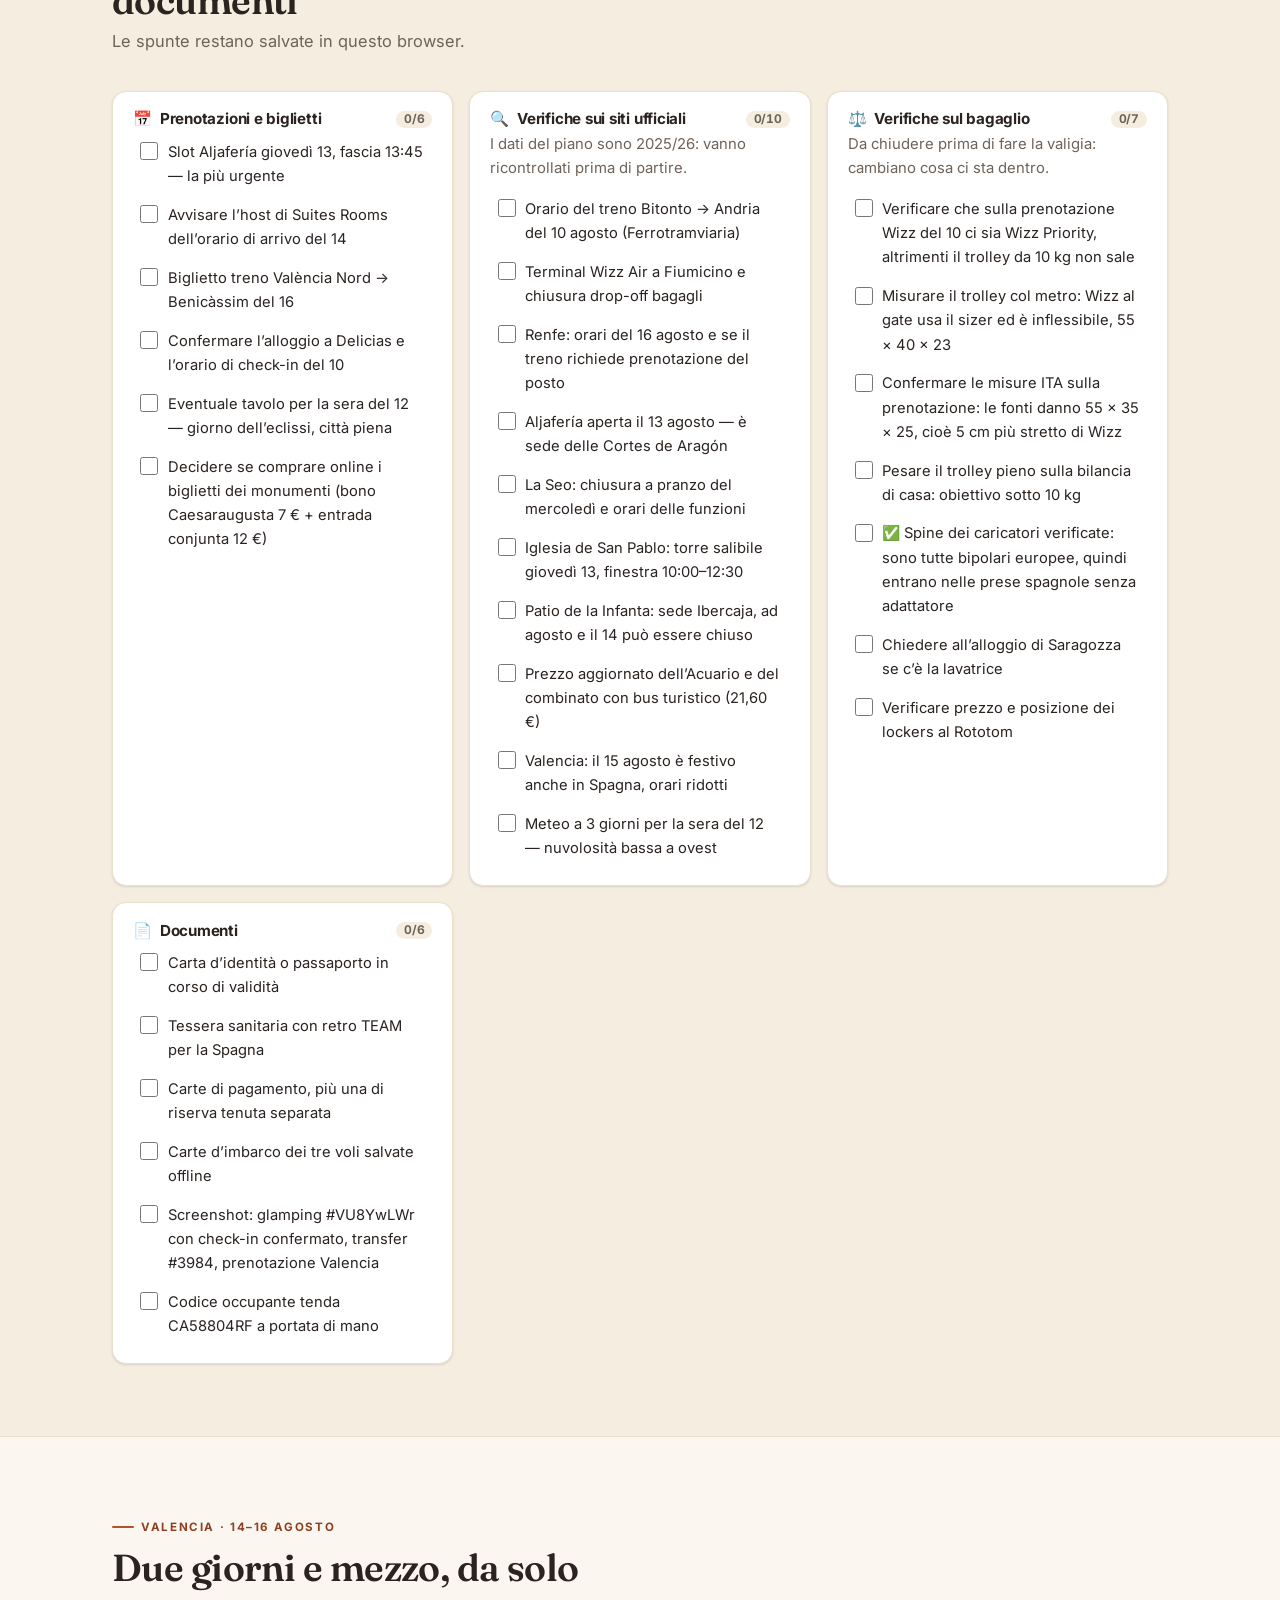
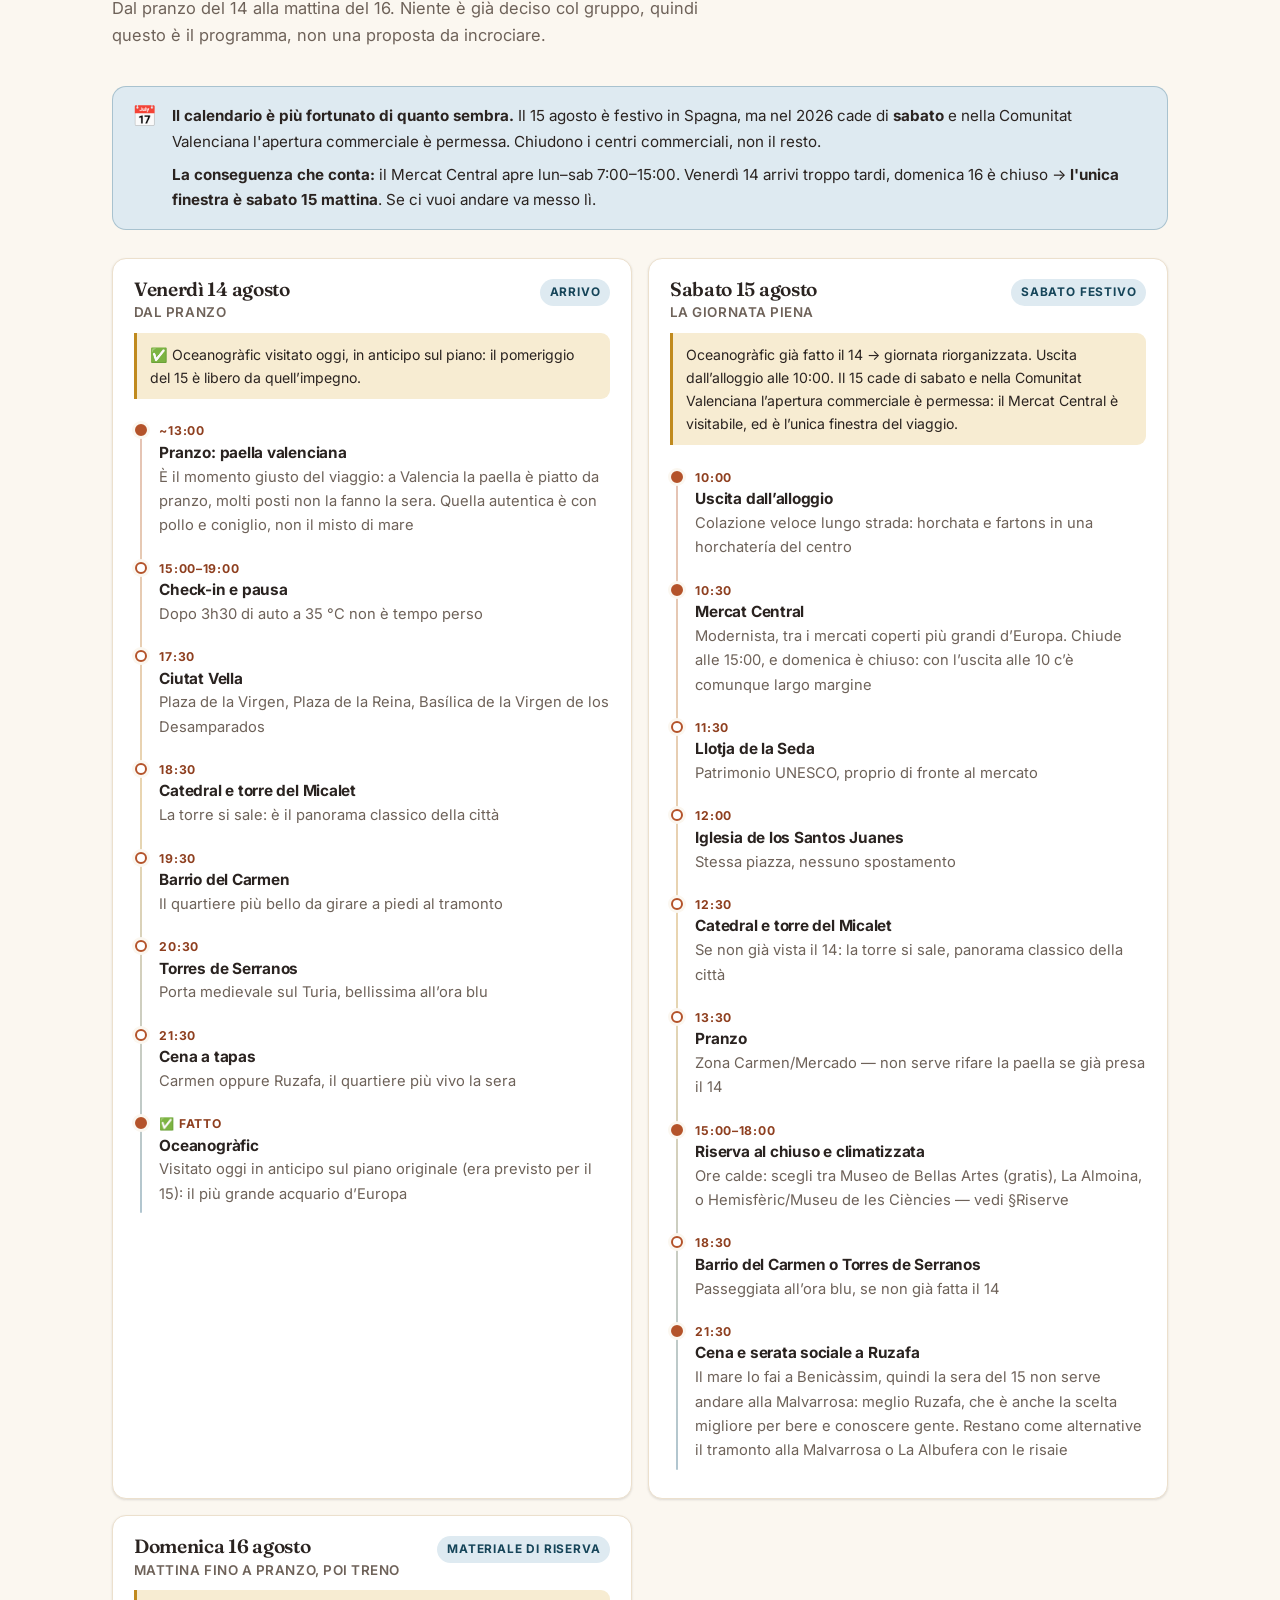
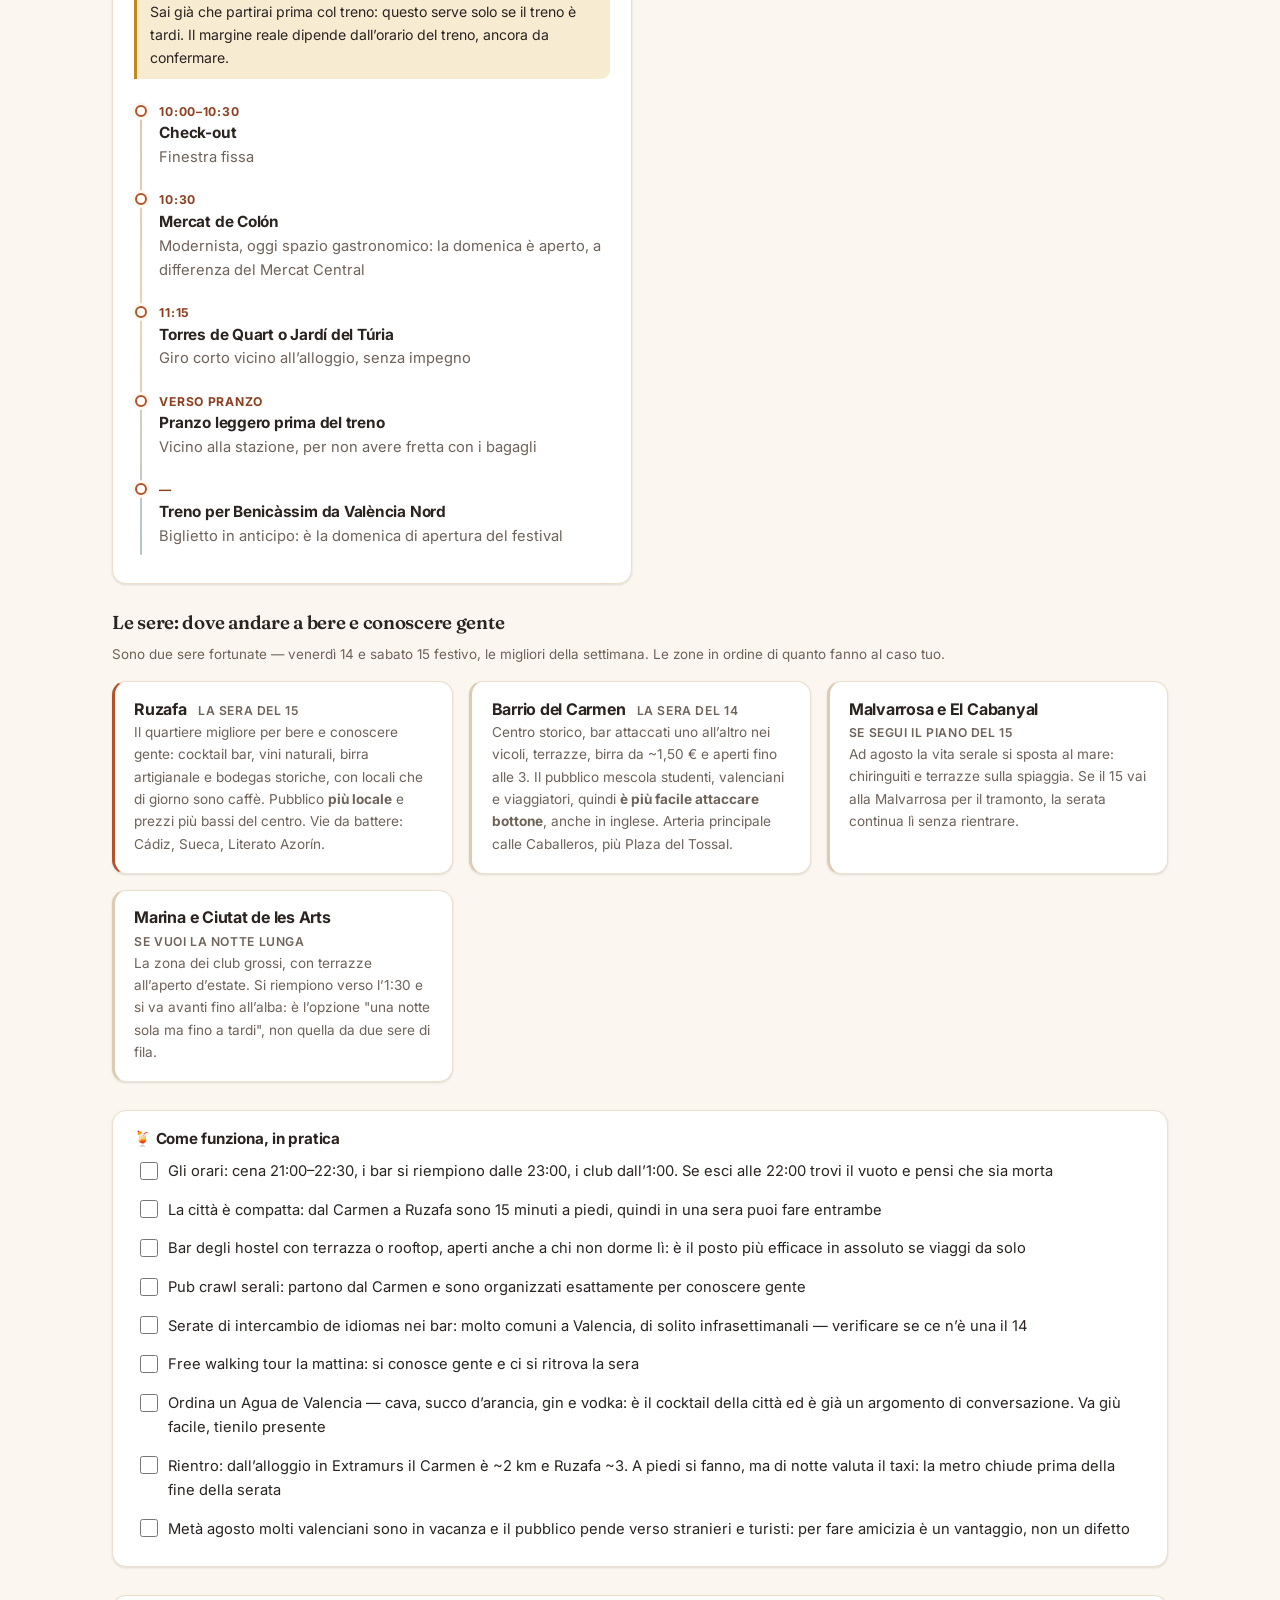
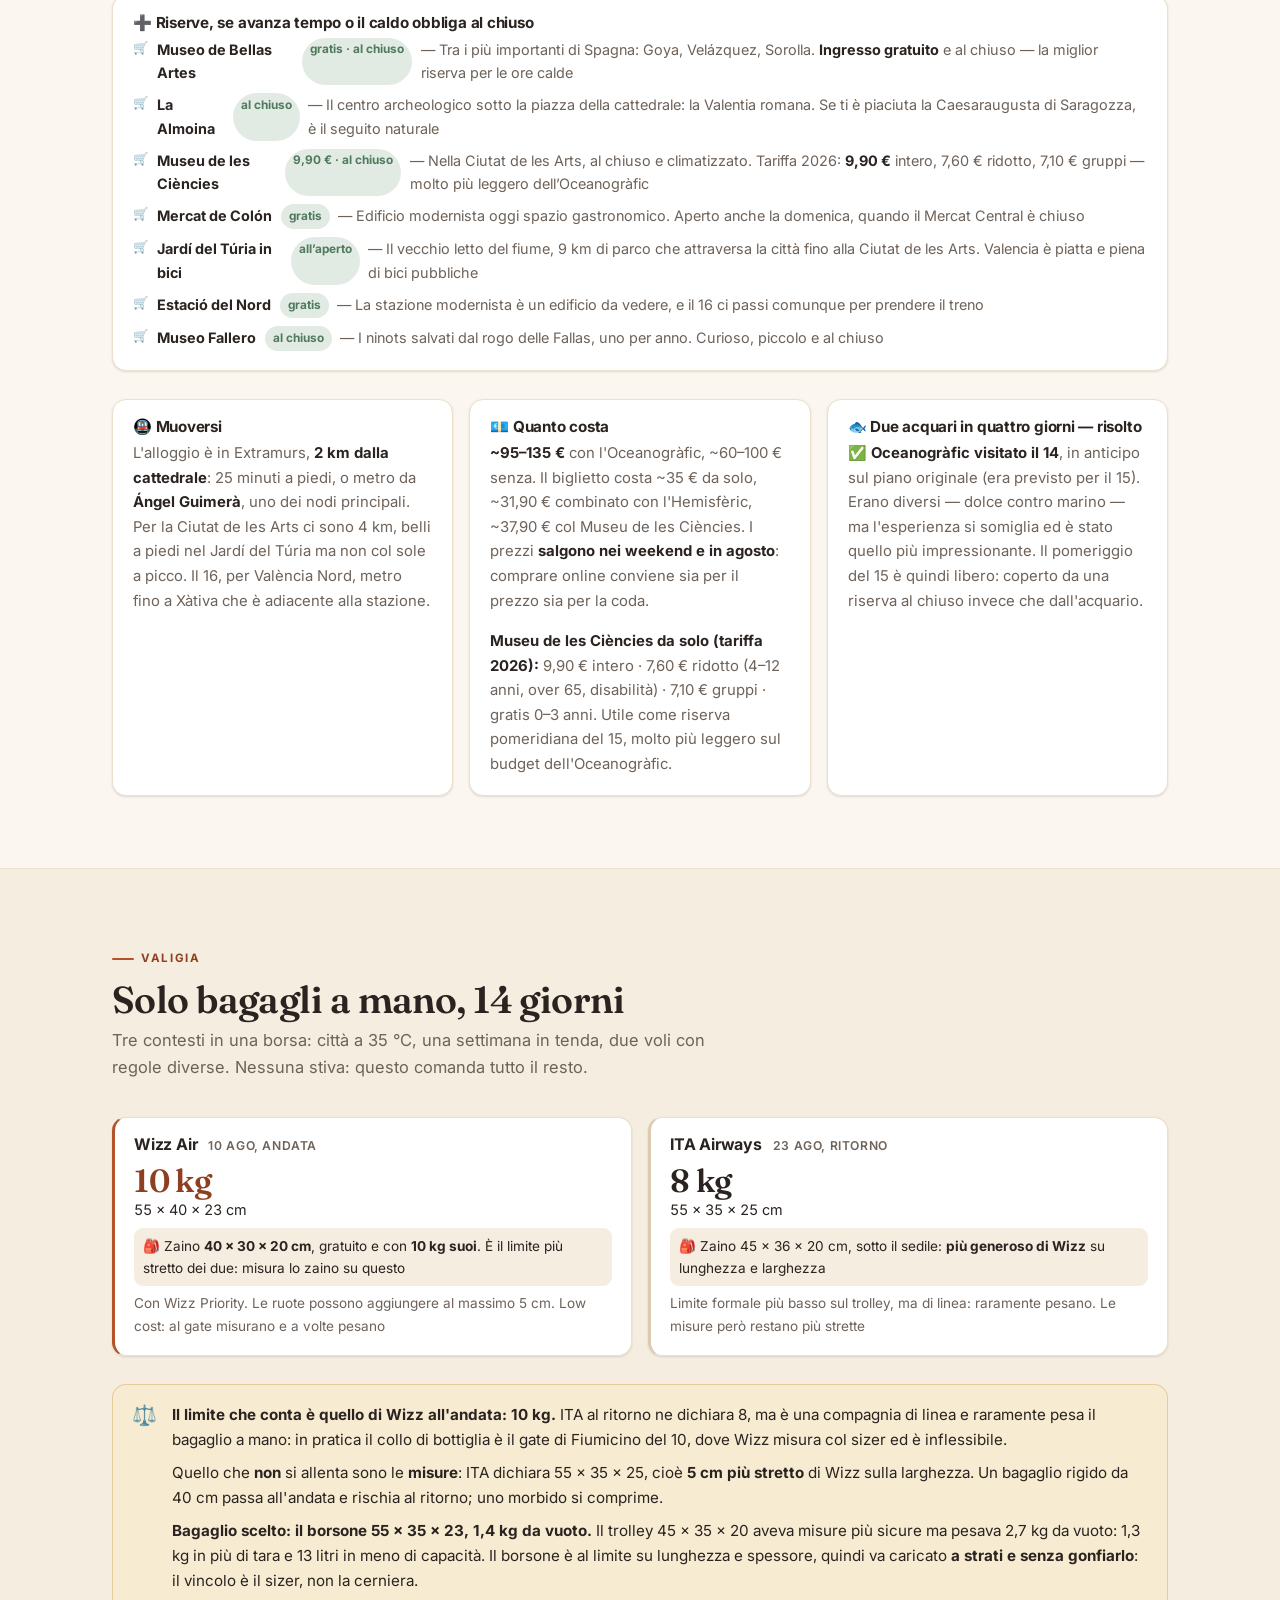
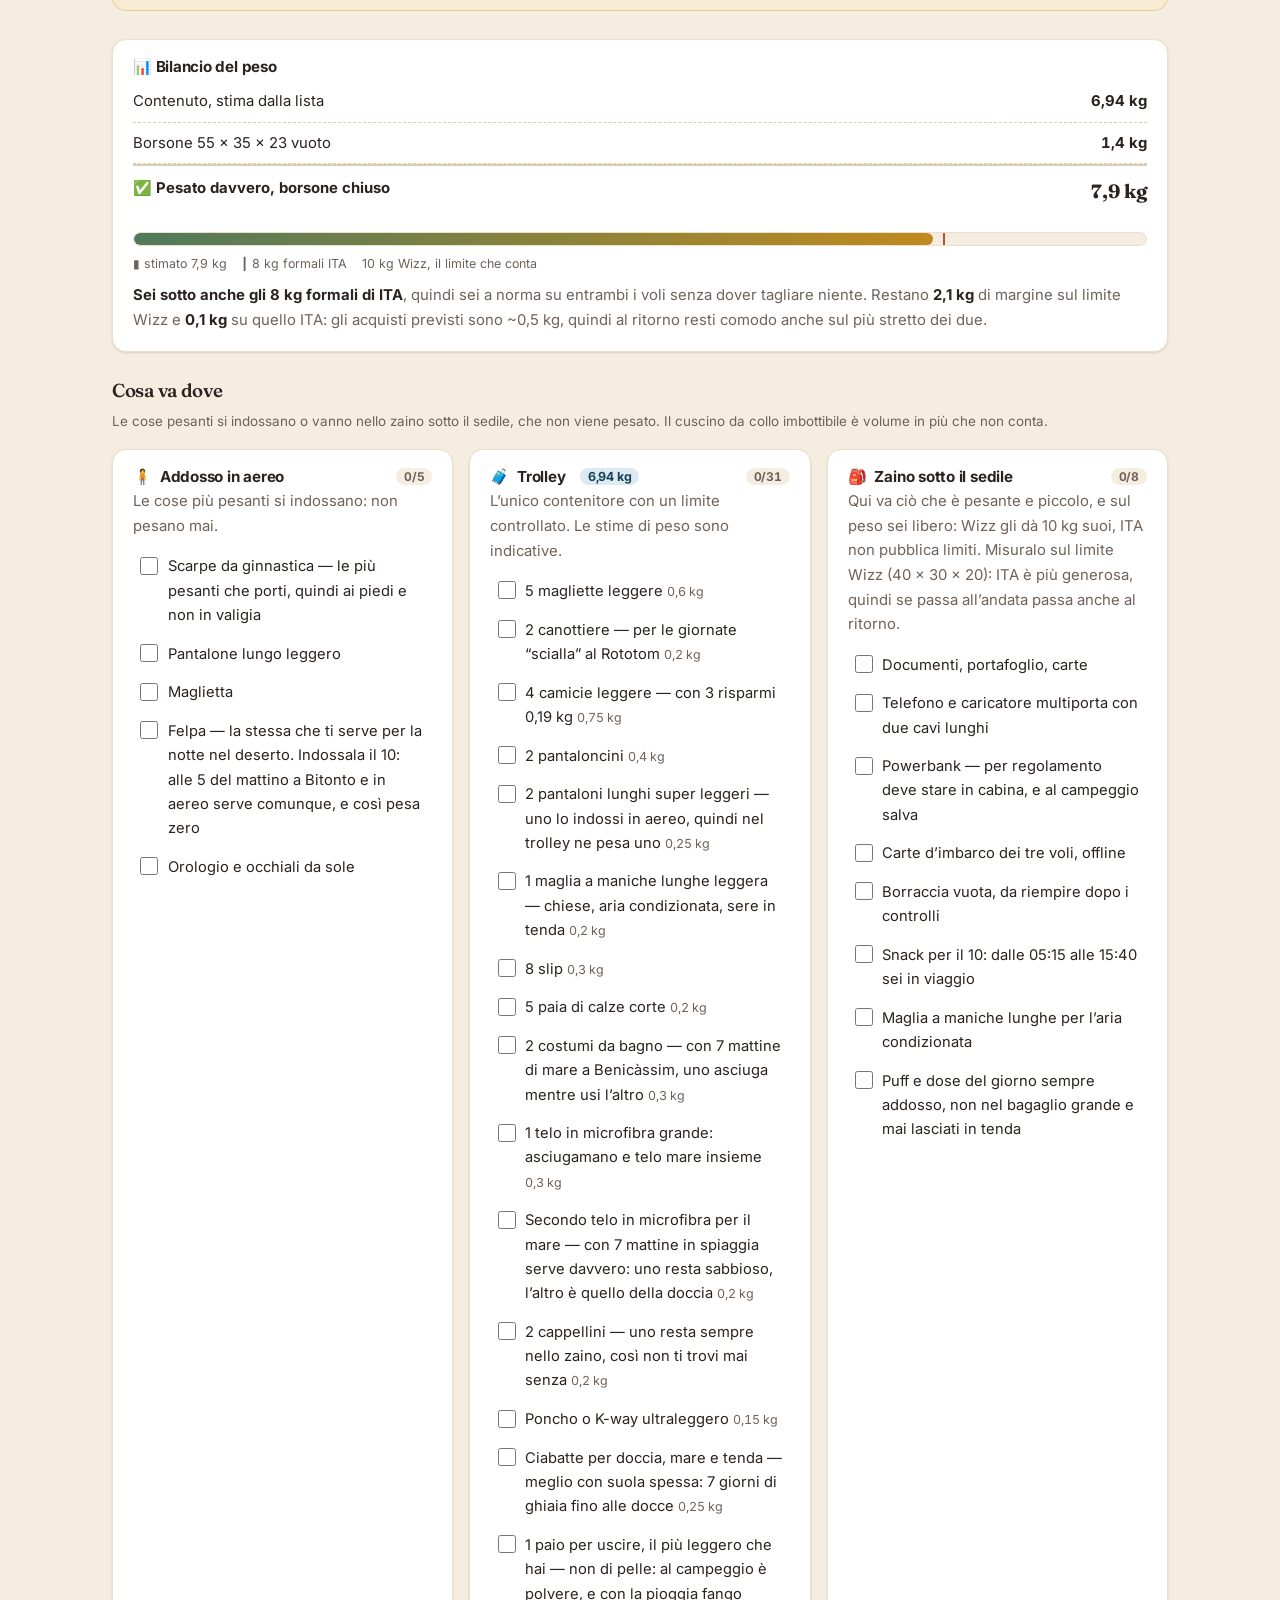
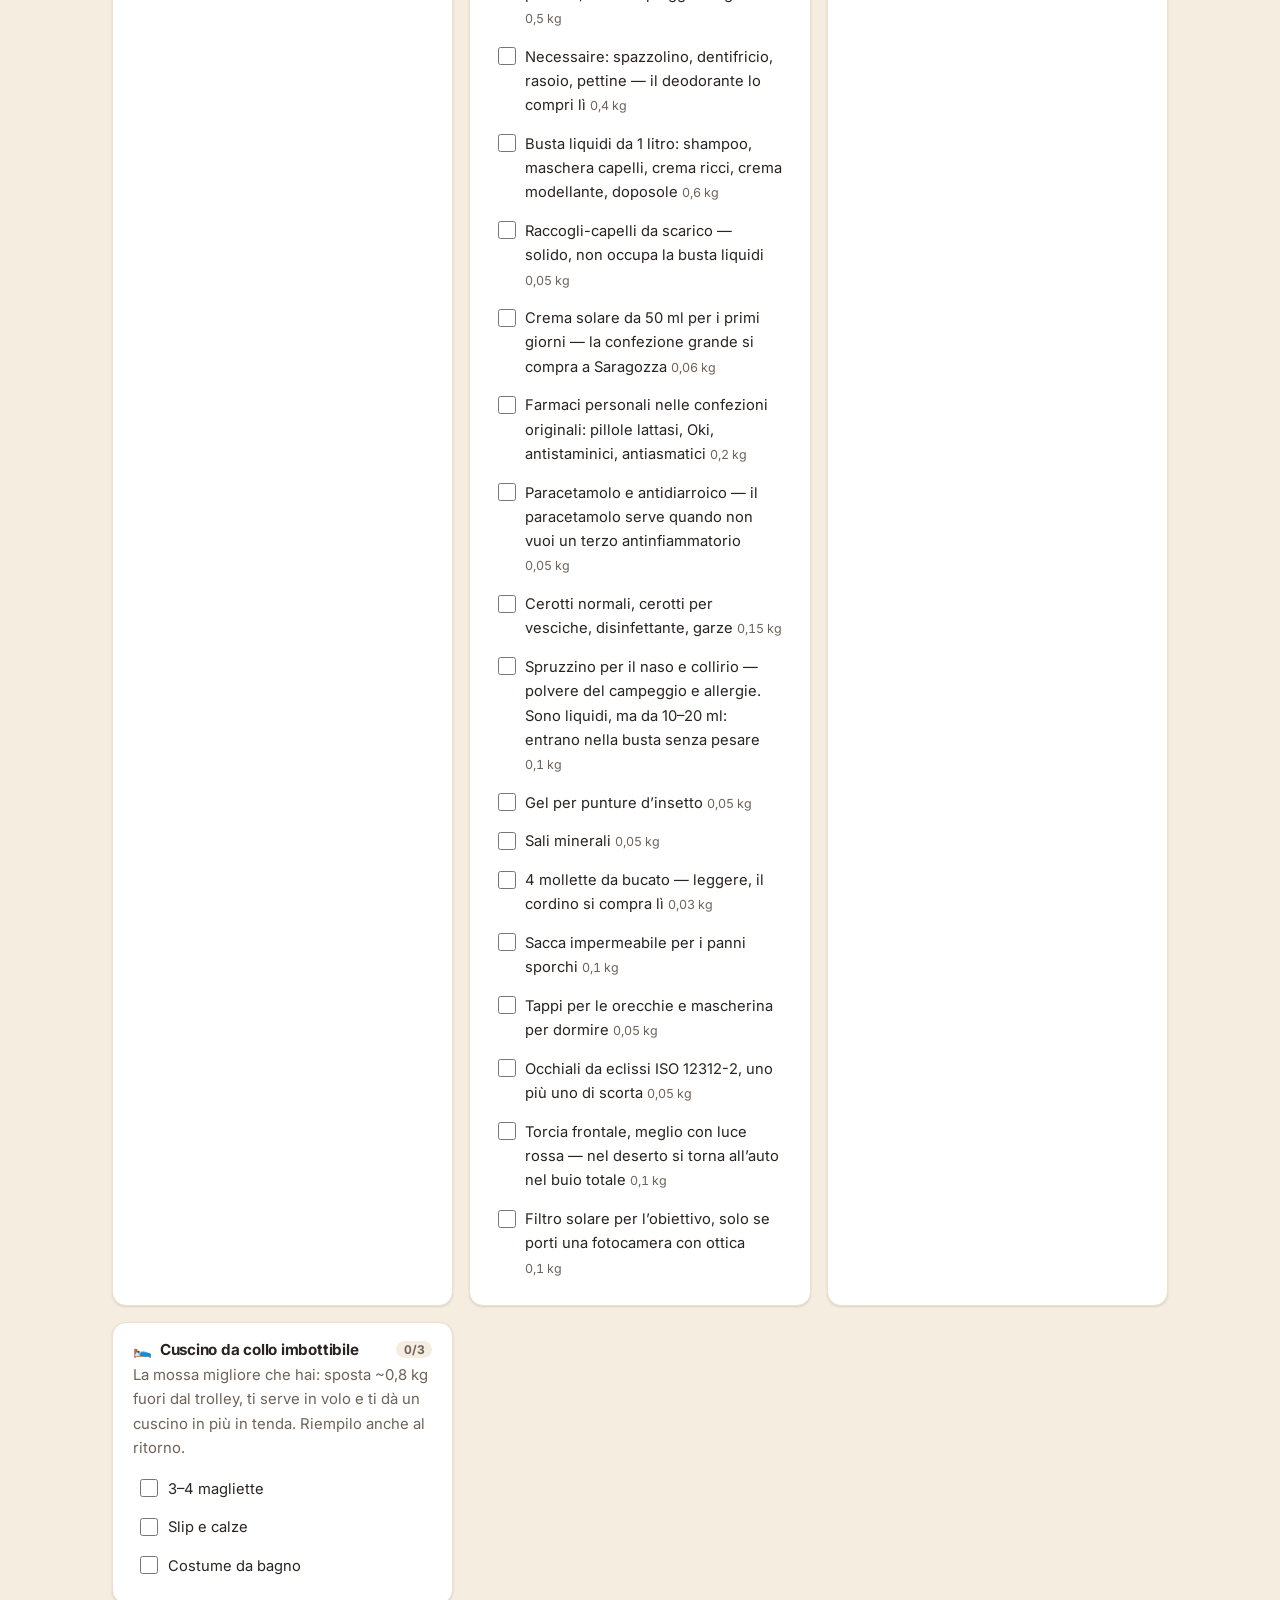
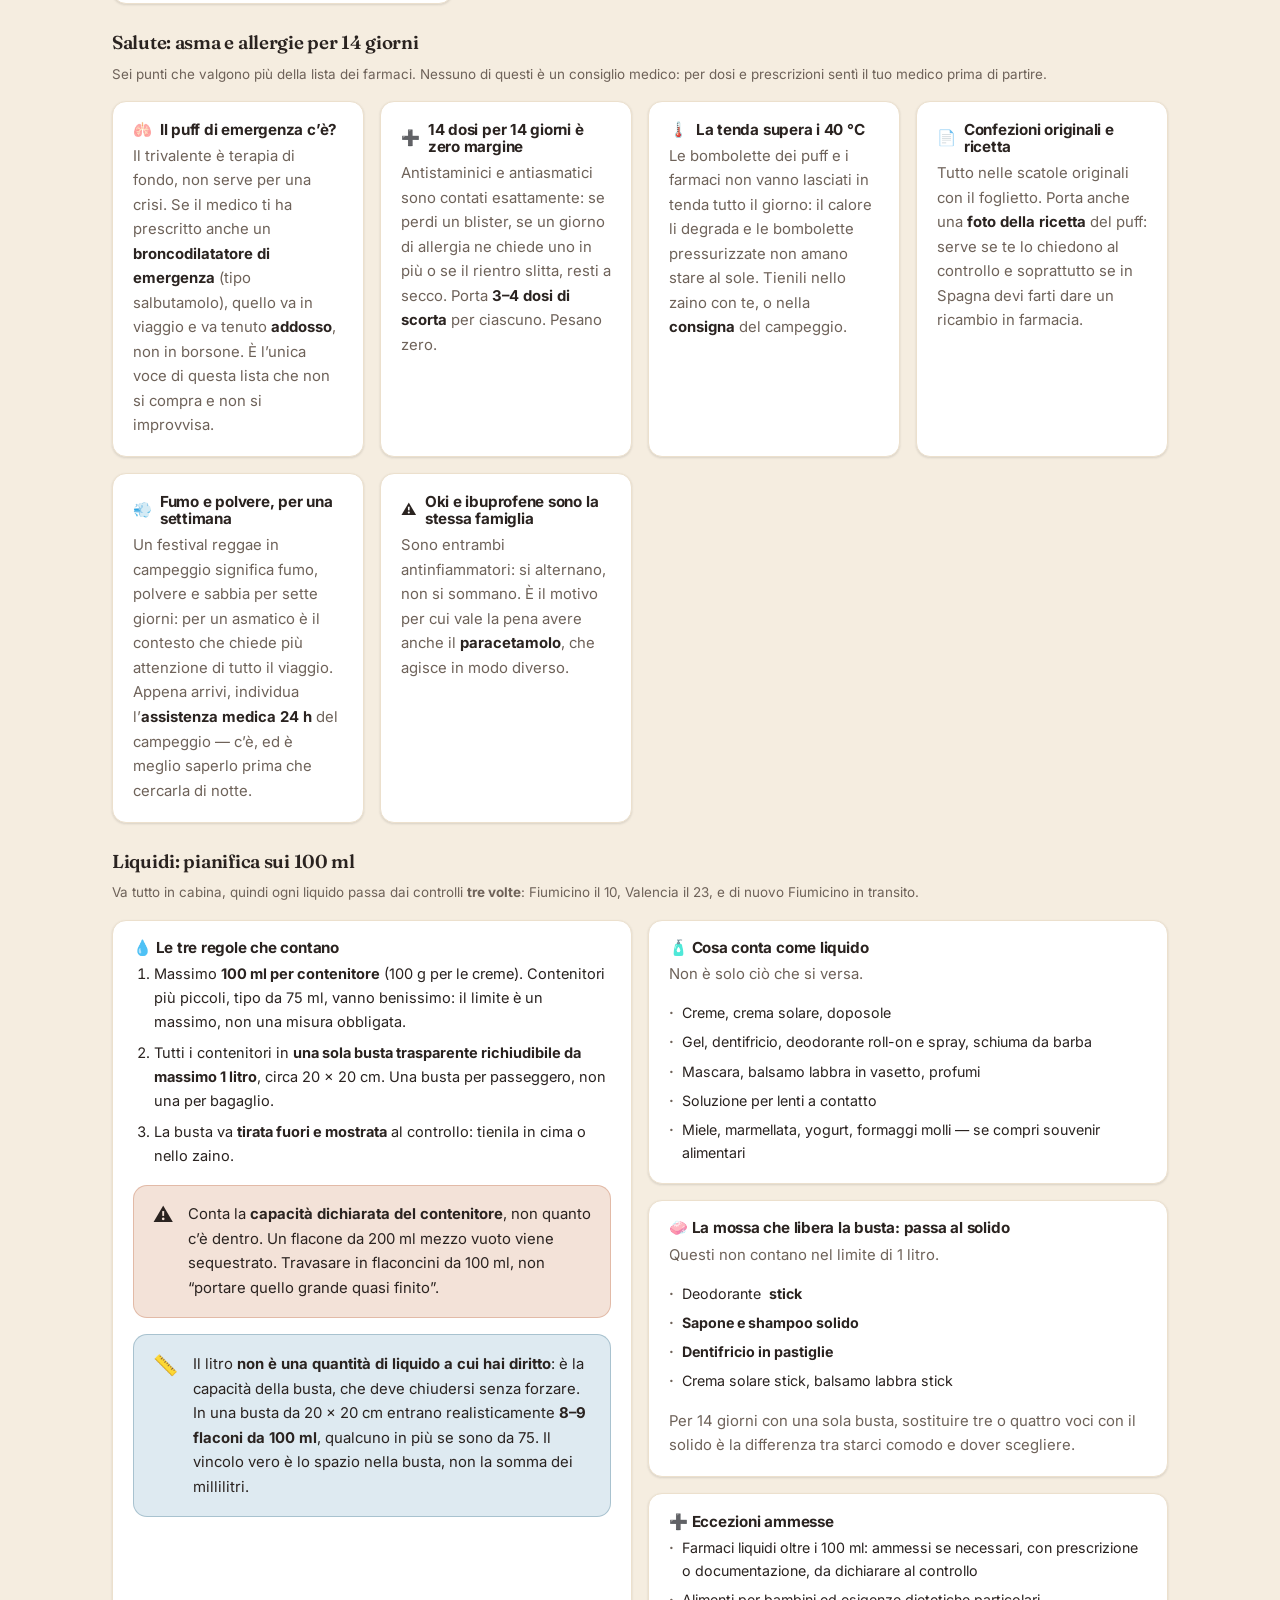
==== commit 4c171a64: "privato.html: Oceanogràfic già visitato il 14, sabato 15 riorganizzato con uscita alle 10 Co-Authore" ====
--- a/privato.html
+++ b/privato.html
@@ -213,14 +213,19 @@
             I prezzi <strong>salgono nei weekend e in agosto</strong>: comprare online conviene sia
             per il prezzo sia per la coda.
           </p>
-        </div>
-        <div class="card card--danger">
-          <h3 class="card__title">🐟 Due acquari in quattro giorni</h3>
+          <p class="small mt-1">
+            <strong>Museu de les Ciències da solo (tariffa 2026):</strong> 9,90 € intero ·
+            7,60 € ridotto (4–12 anni, over 65, disabilità) · 7,10 € gruppi · gratis 0–3 anni.
+            Utile come riserva pomeridiana del 15, molto più leggero sul budget dell'Oceanogràfic.
+          </p>
+        </div>
+        <div class="card">
+          <h3 class="card__title">🐟 Due acquari in quattro giorni — risolto</h3>
           <p>
-            Hai l'Acuario di Saragozza l'11 e l'Oceanogràfic il 15. Sono diversi — dolce contro
-            marino — ma l'esperienza si somiglia e il secondo è molto più impressionante.
-            <strong>Se ne fai uno, fai l'Oceanogràfic</strong> e togli quello di Saragozza, che
-            resta comunque un'aggiunta facoltativa alla mattinata di martedì.
+            ✅ <strong>Oceanogràfic visitato il 14</strong>, in anticipo sul piano originale (era
+            previsto per il 15). Erano diversi — dolce contro marino — ma l'esperienza si somiglia
+            ed è stato quello più impressionante. Il pomeriggio del 15 è quindi libero: coperto da
+            una riserva al chiuso invece che dall'acquario.
           </p>
         </div>
       </div>
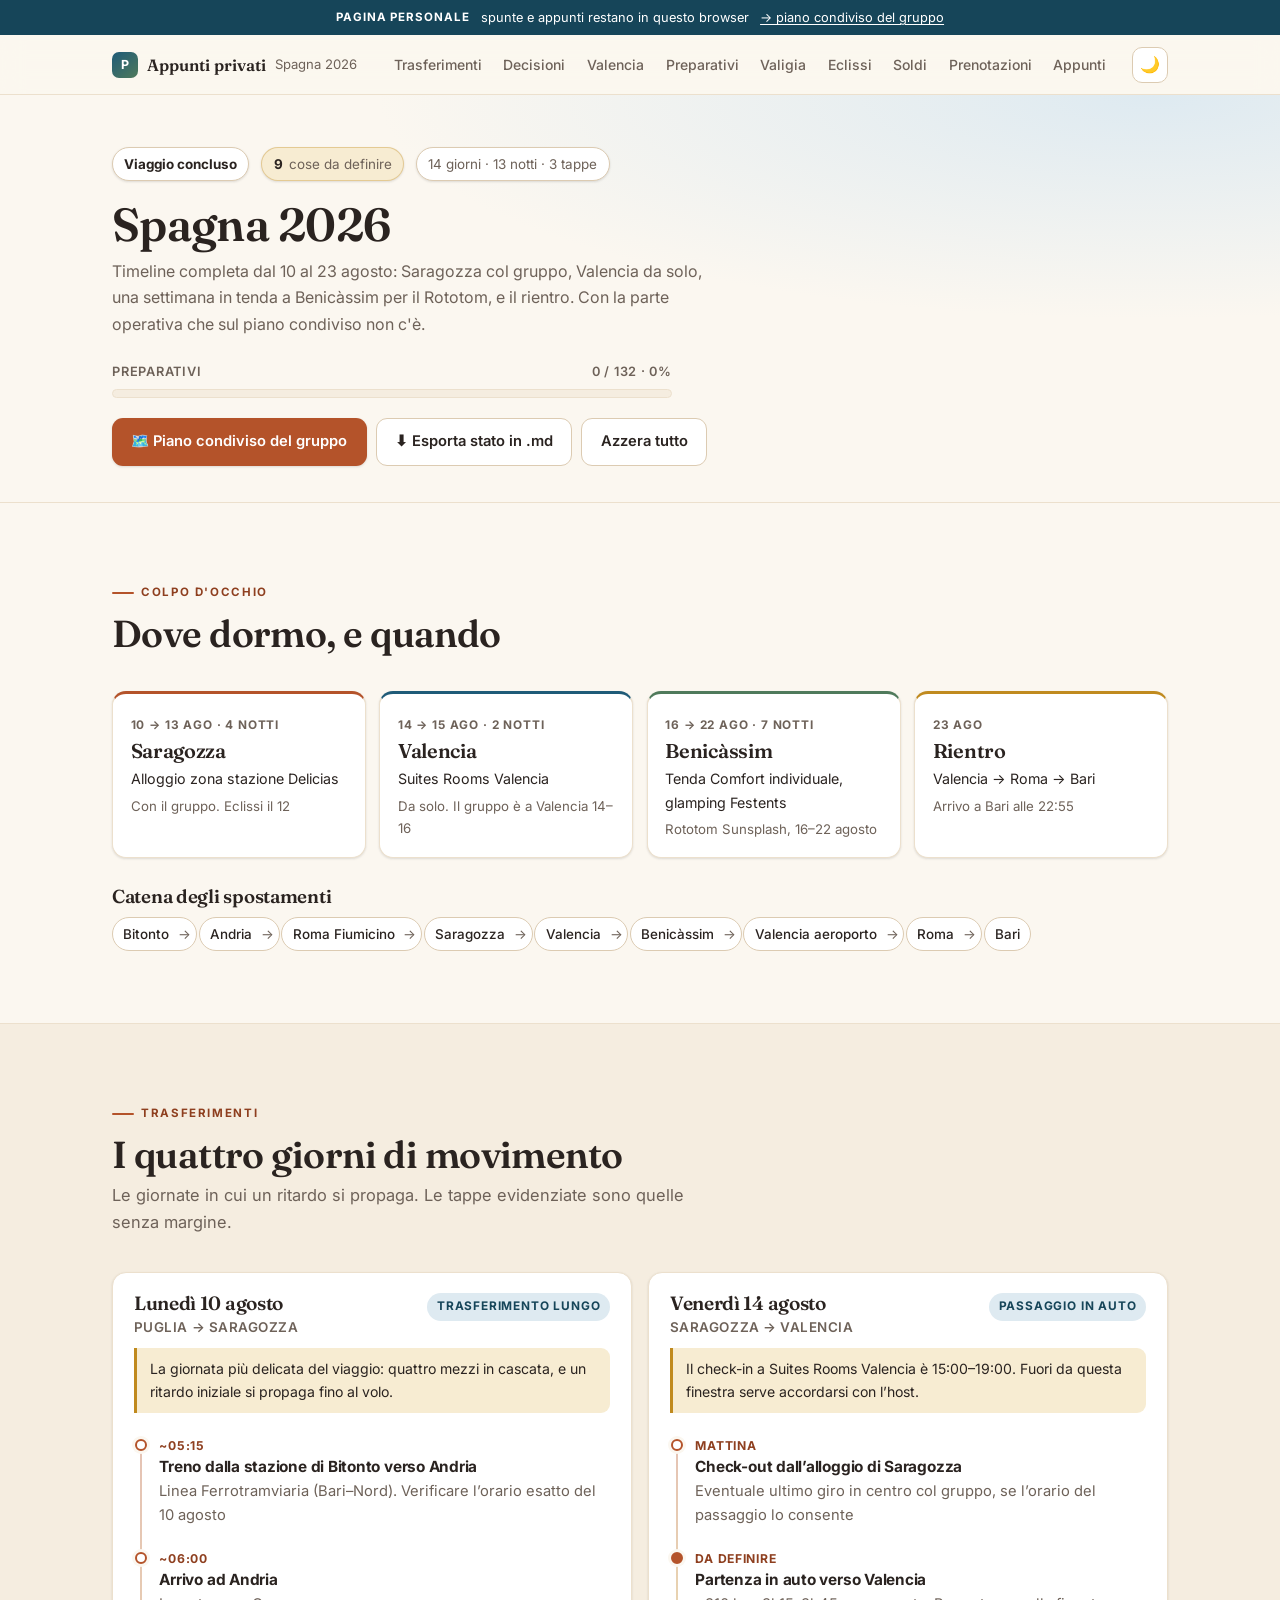
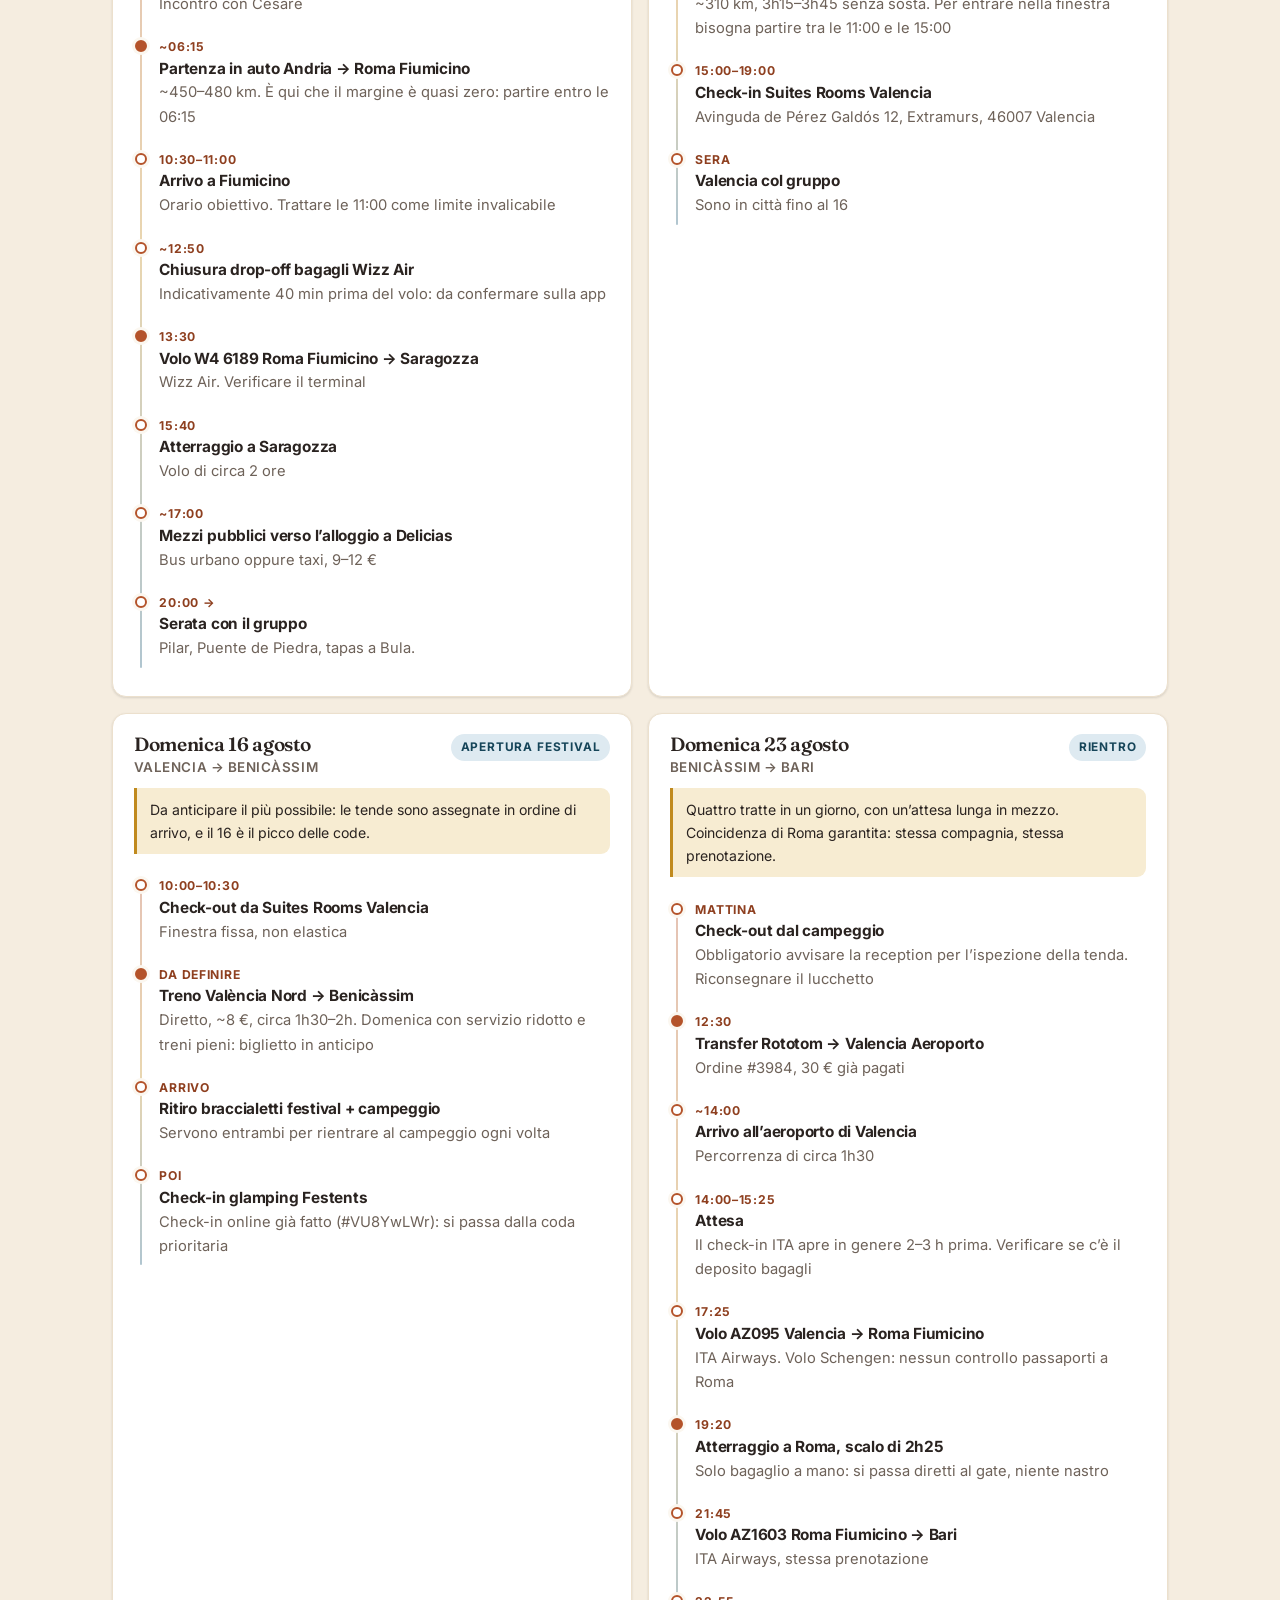
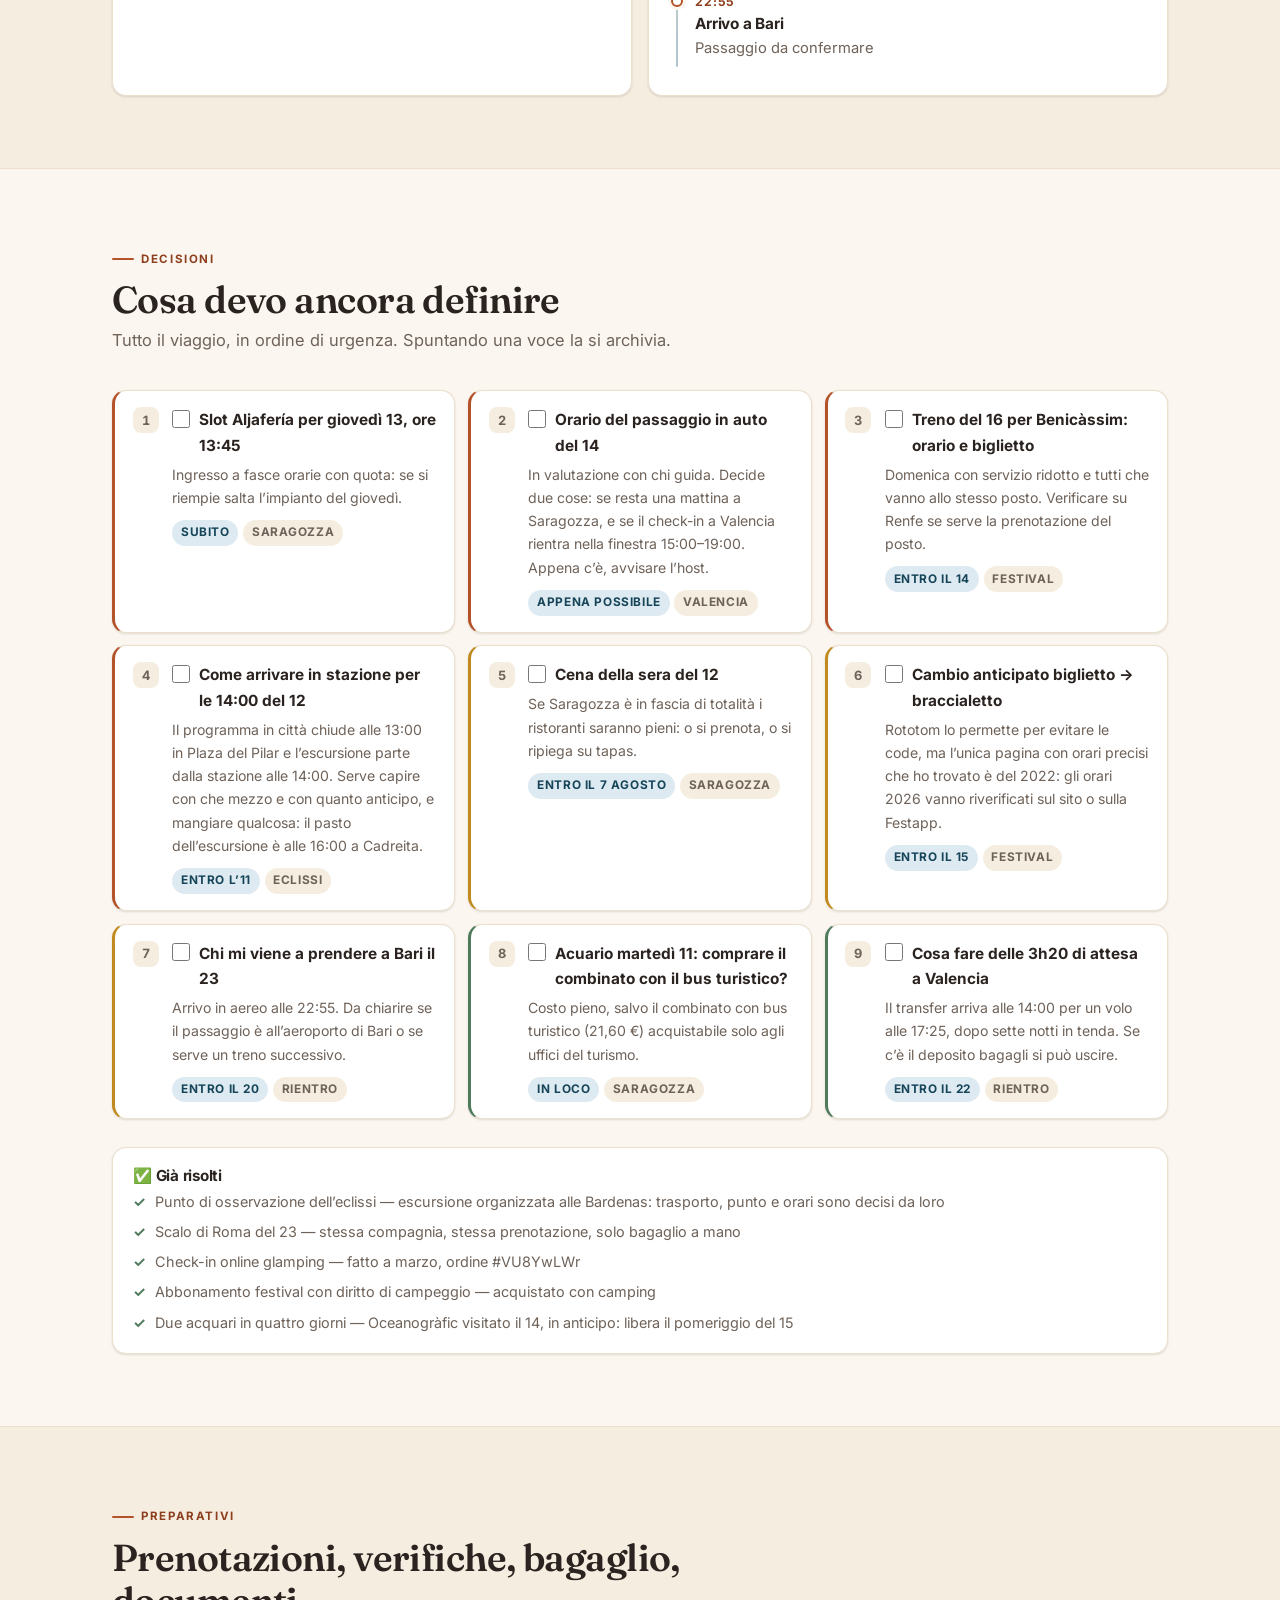
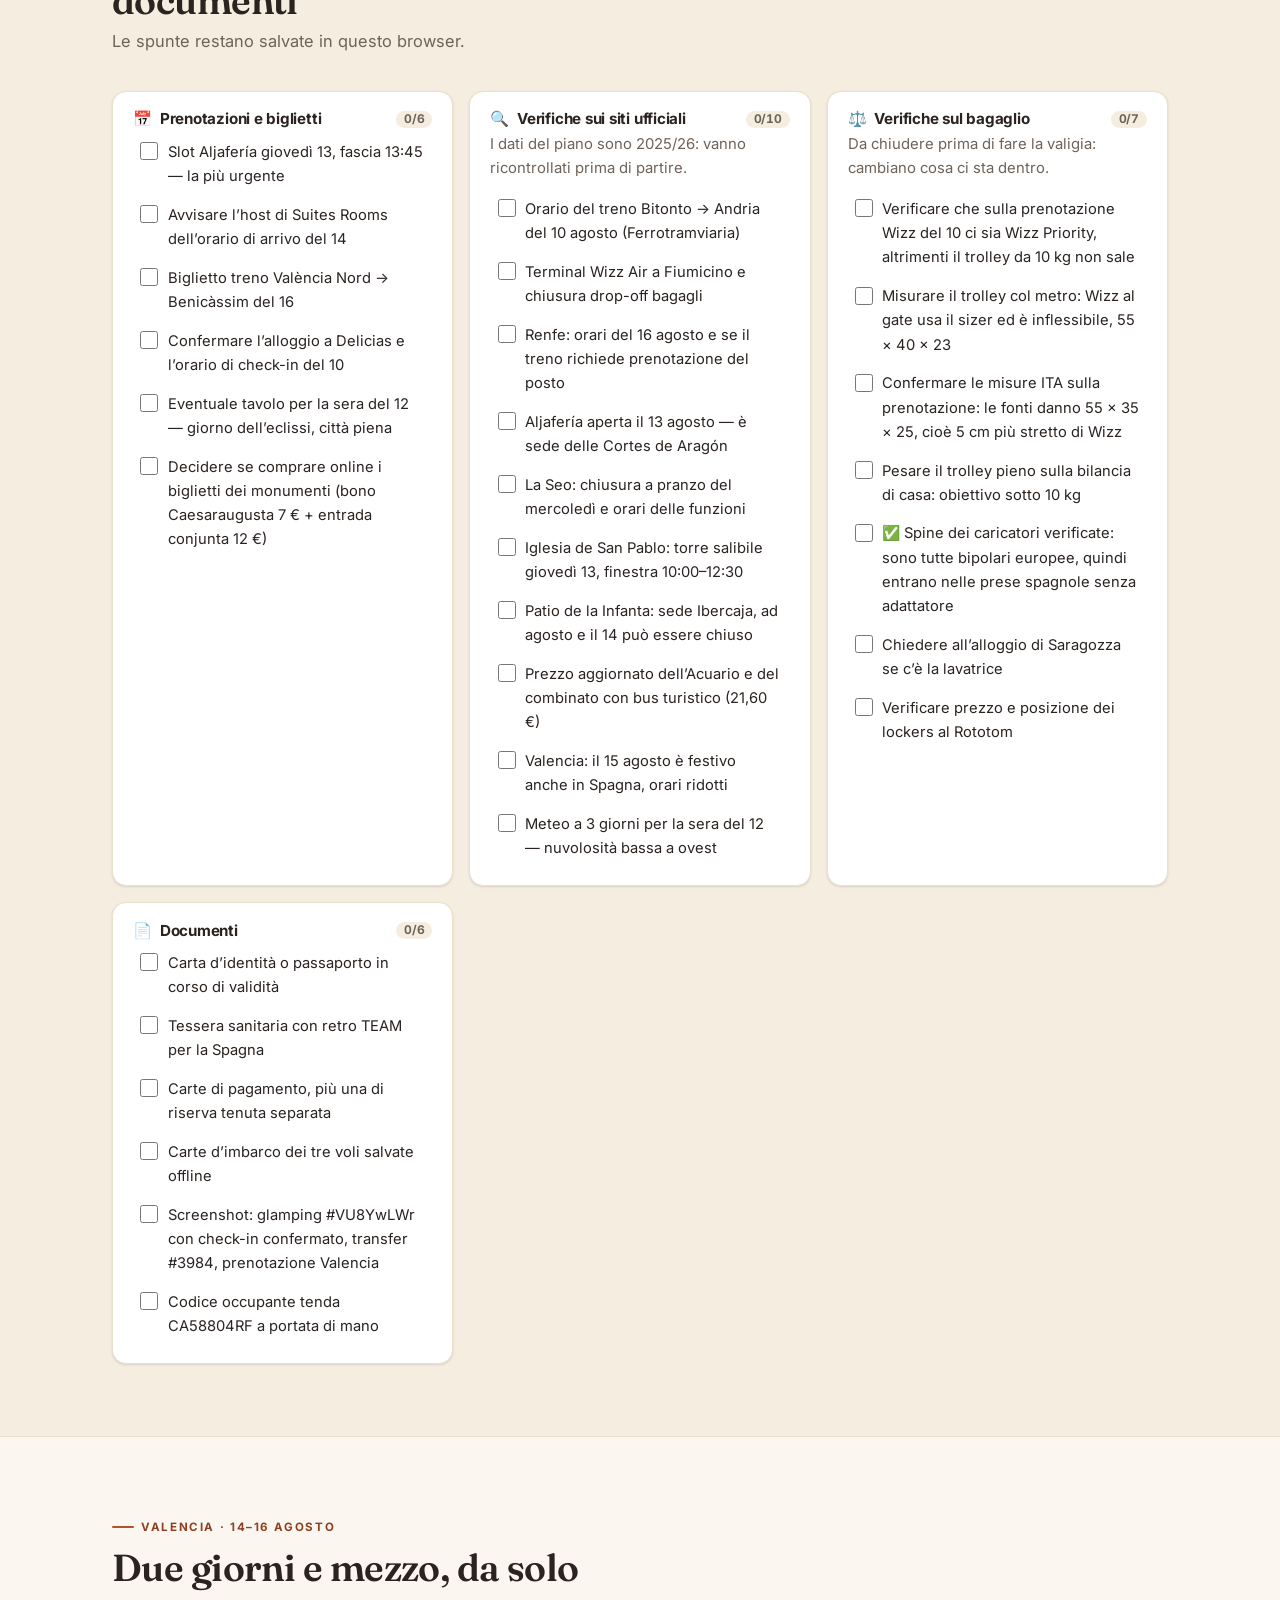
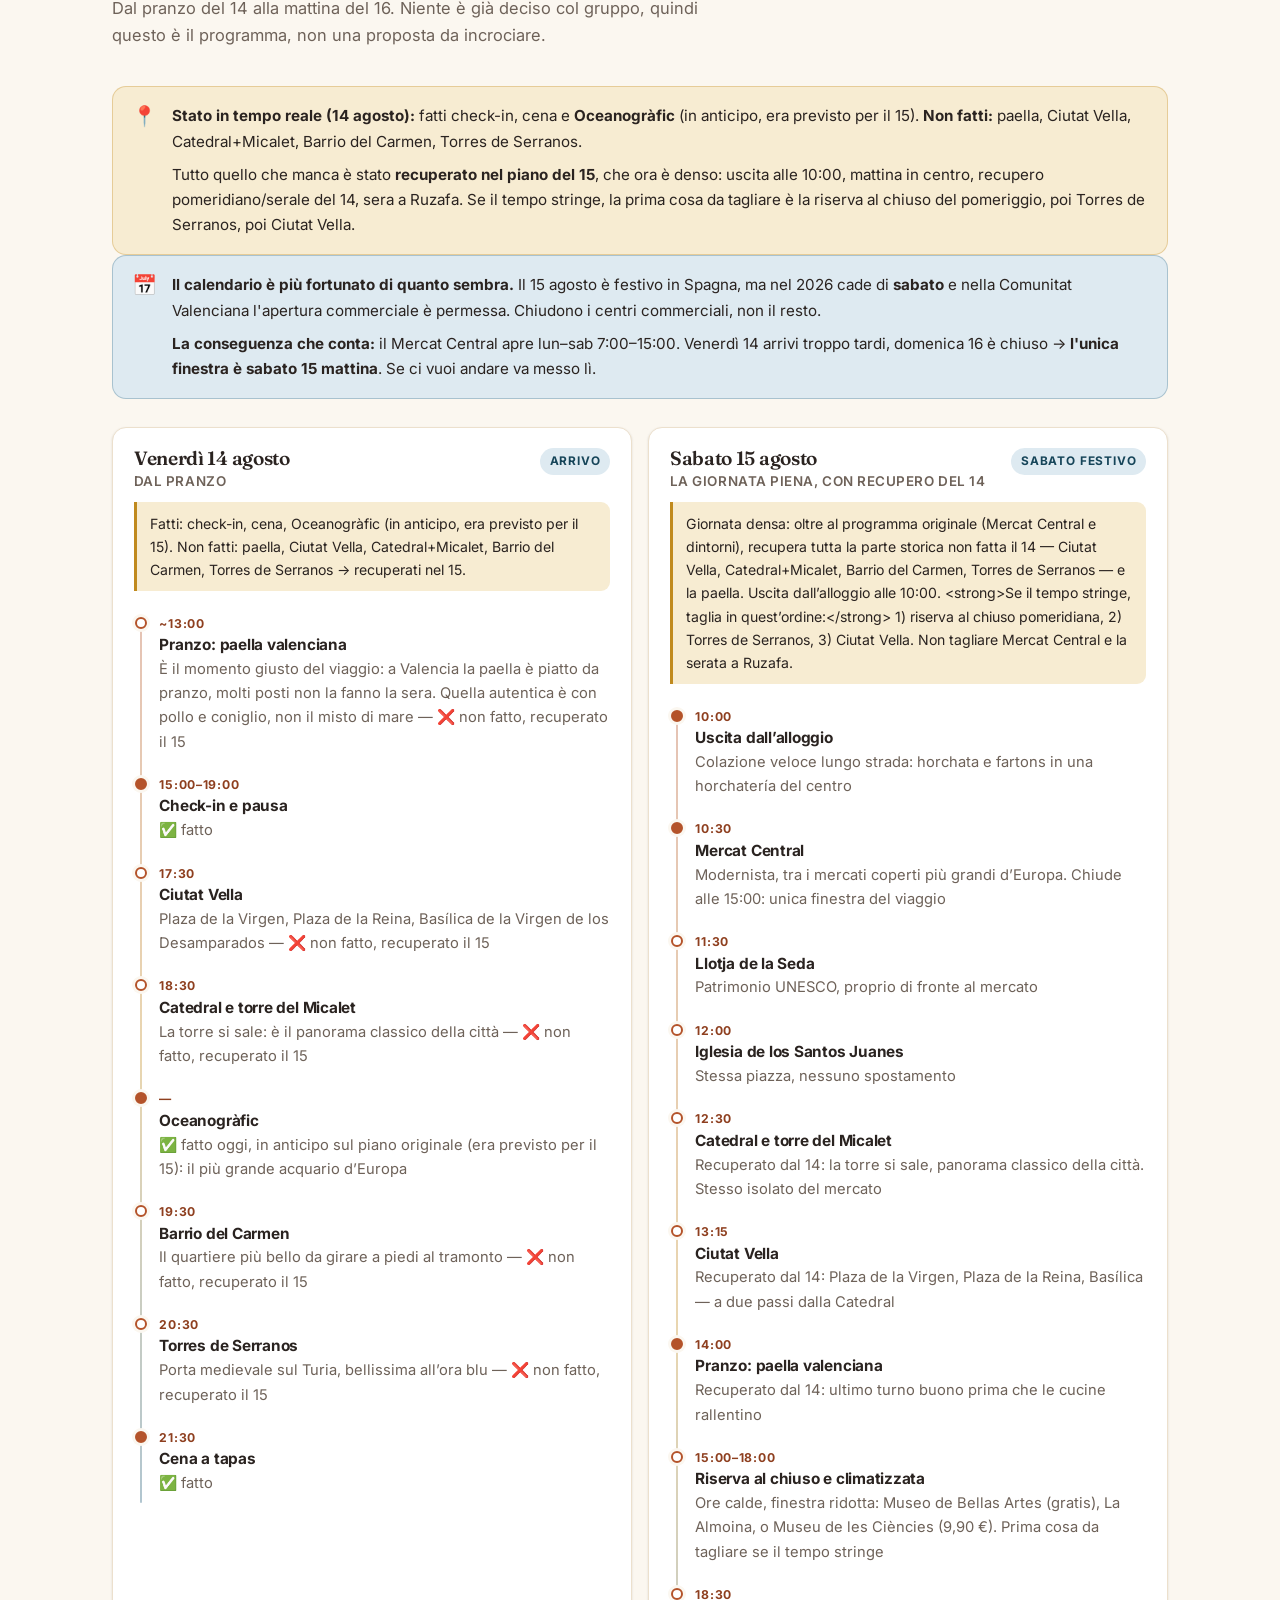
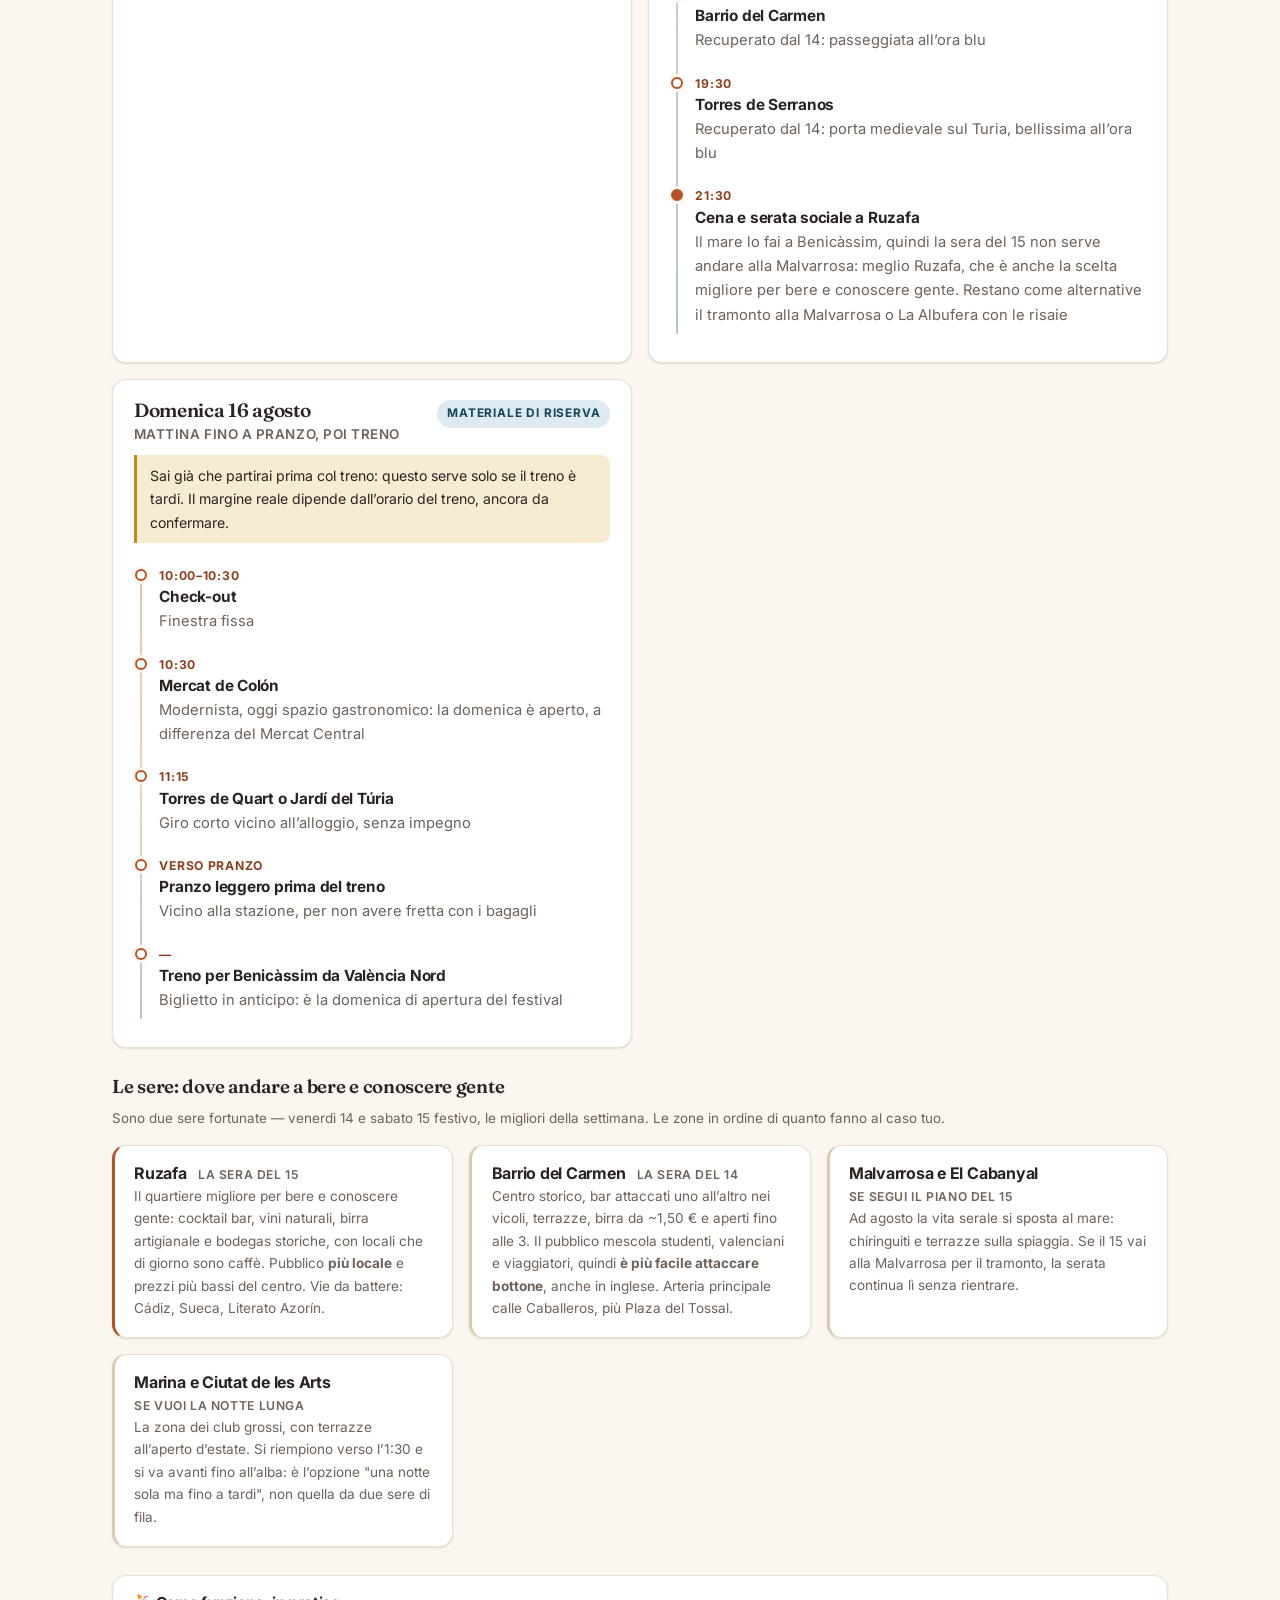
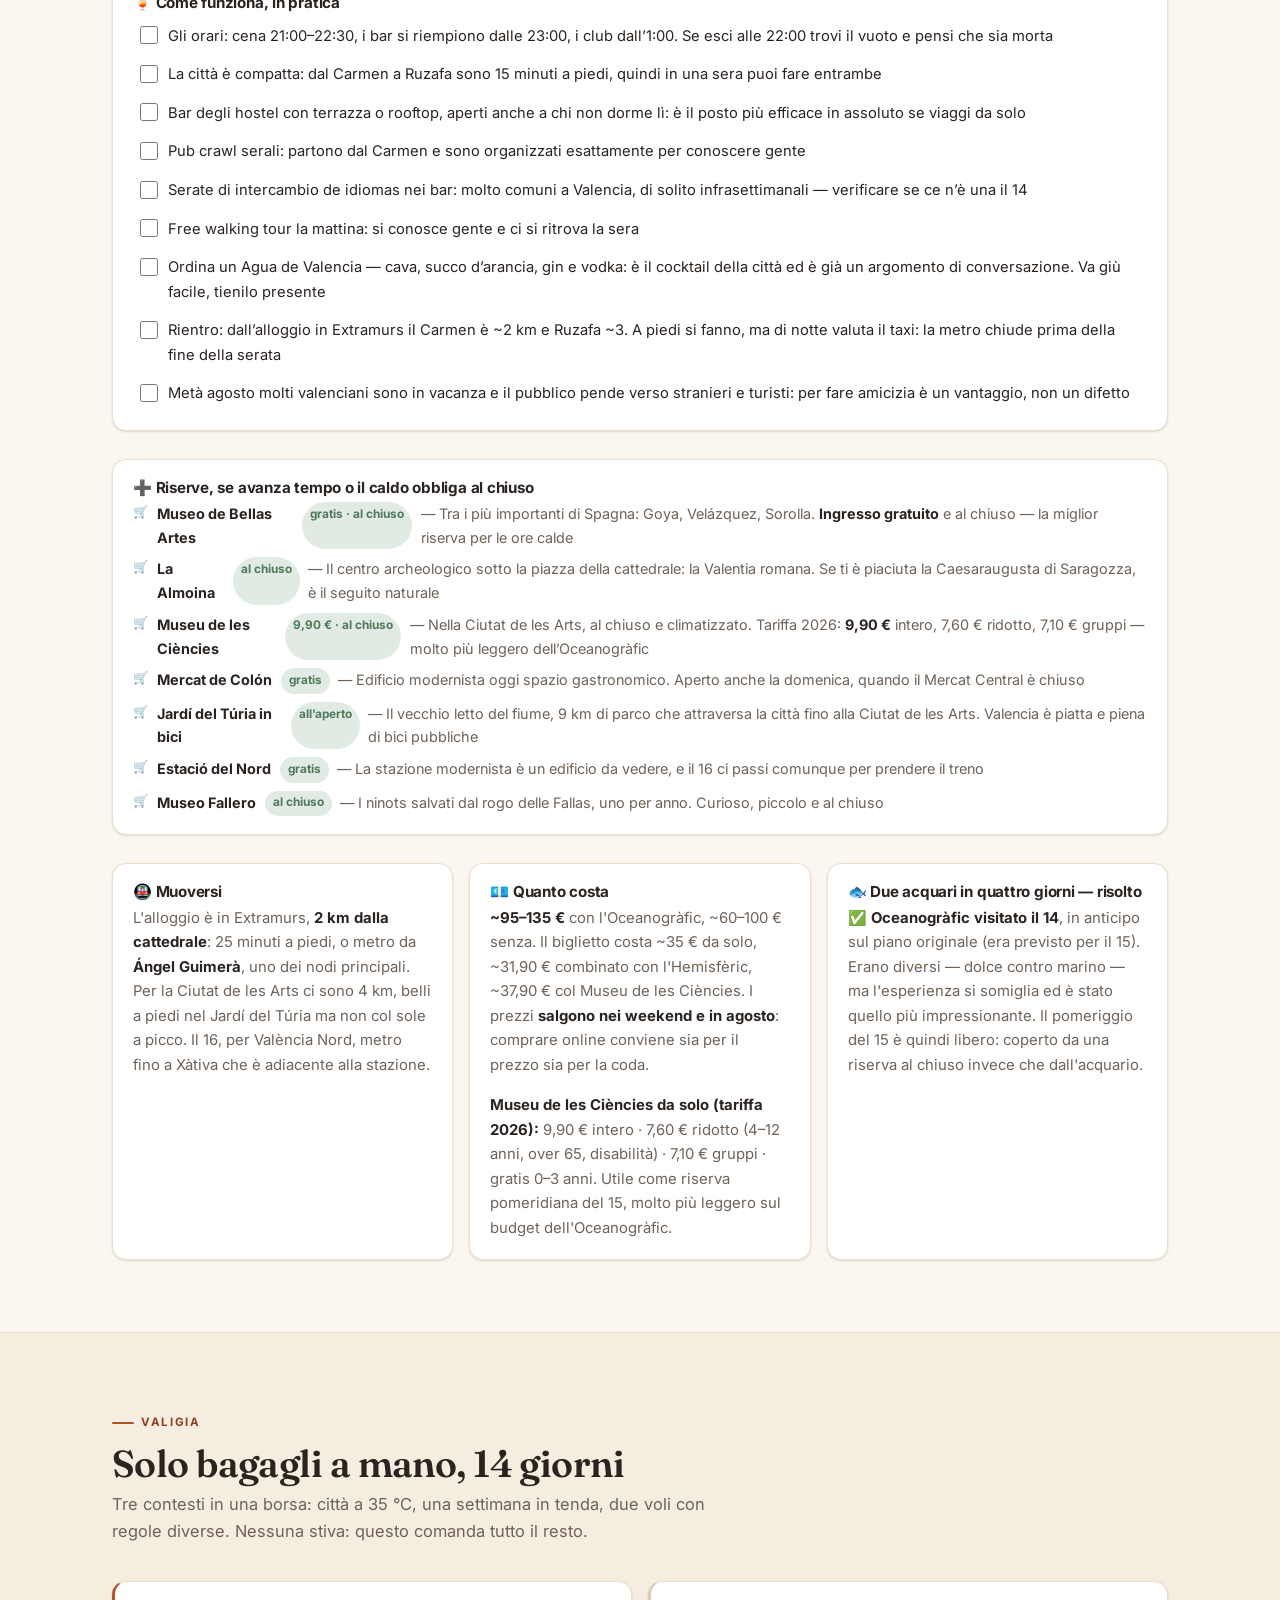
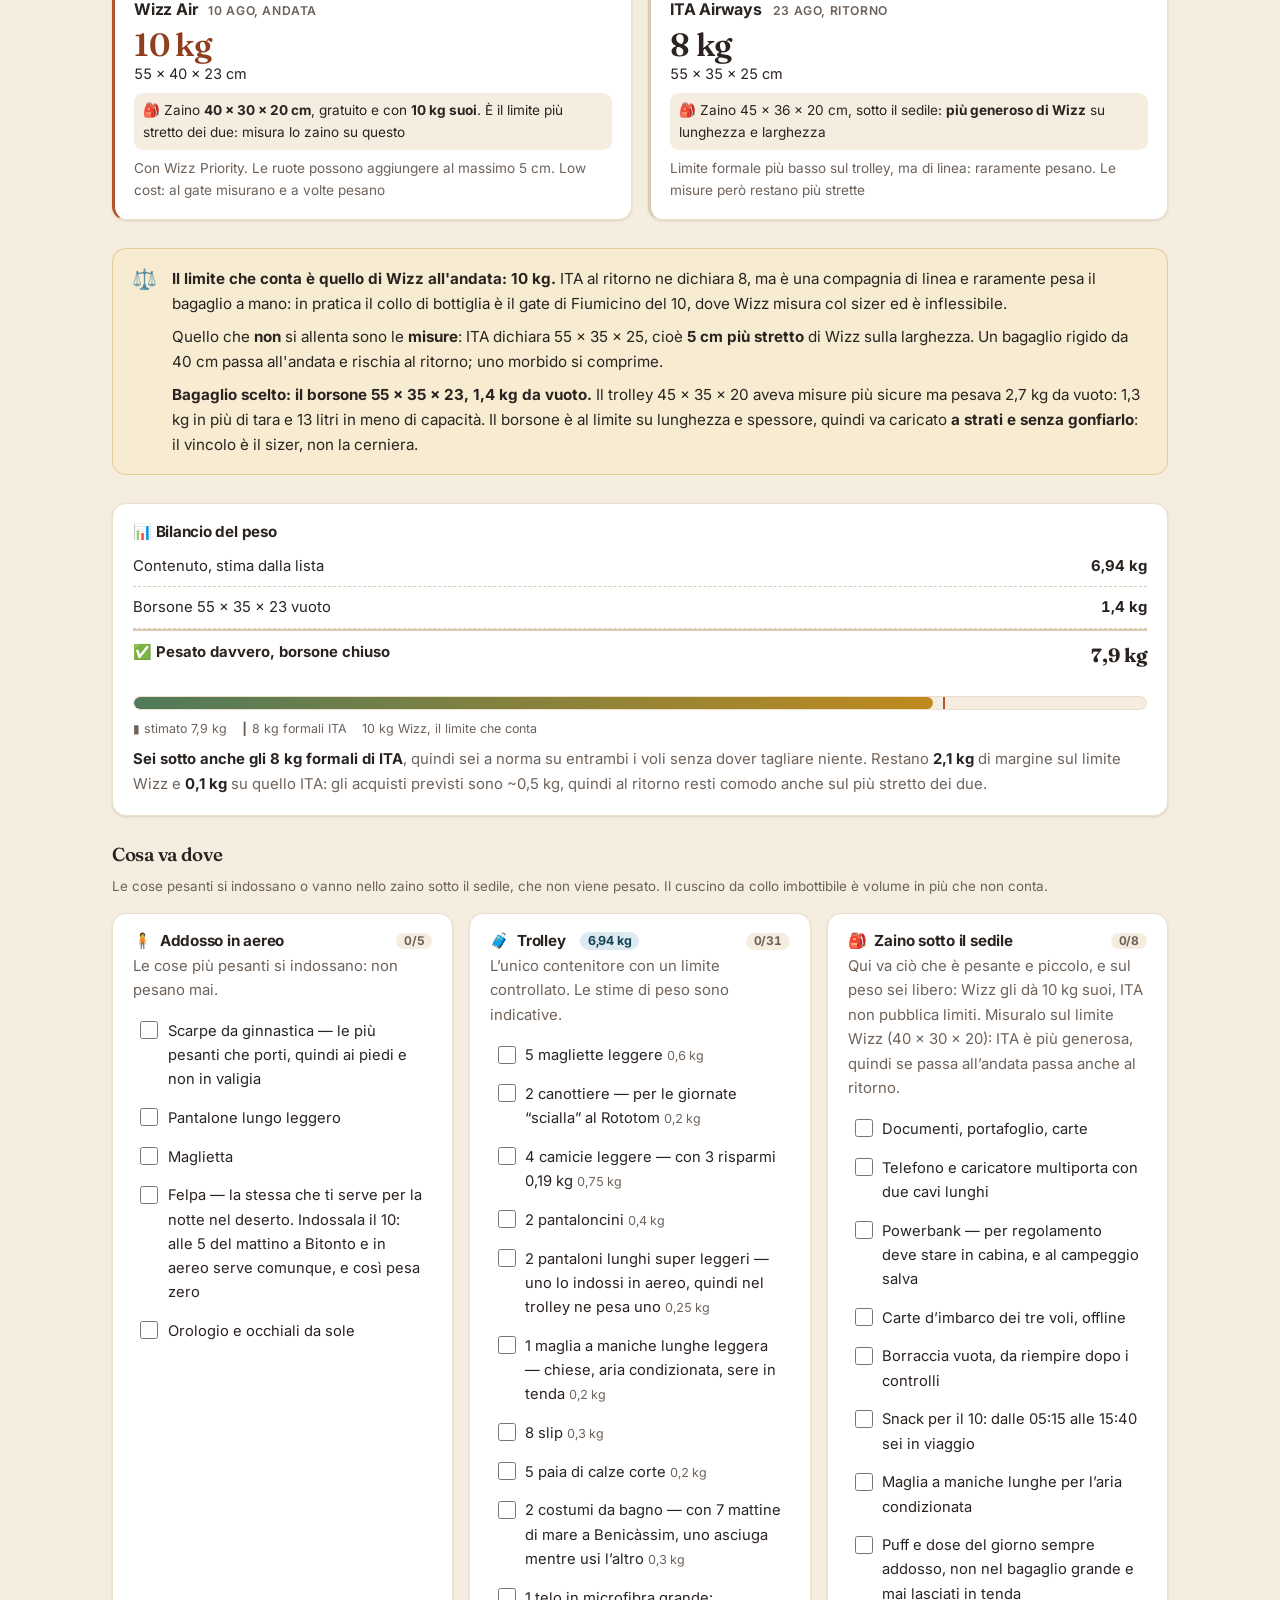
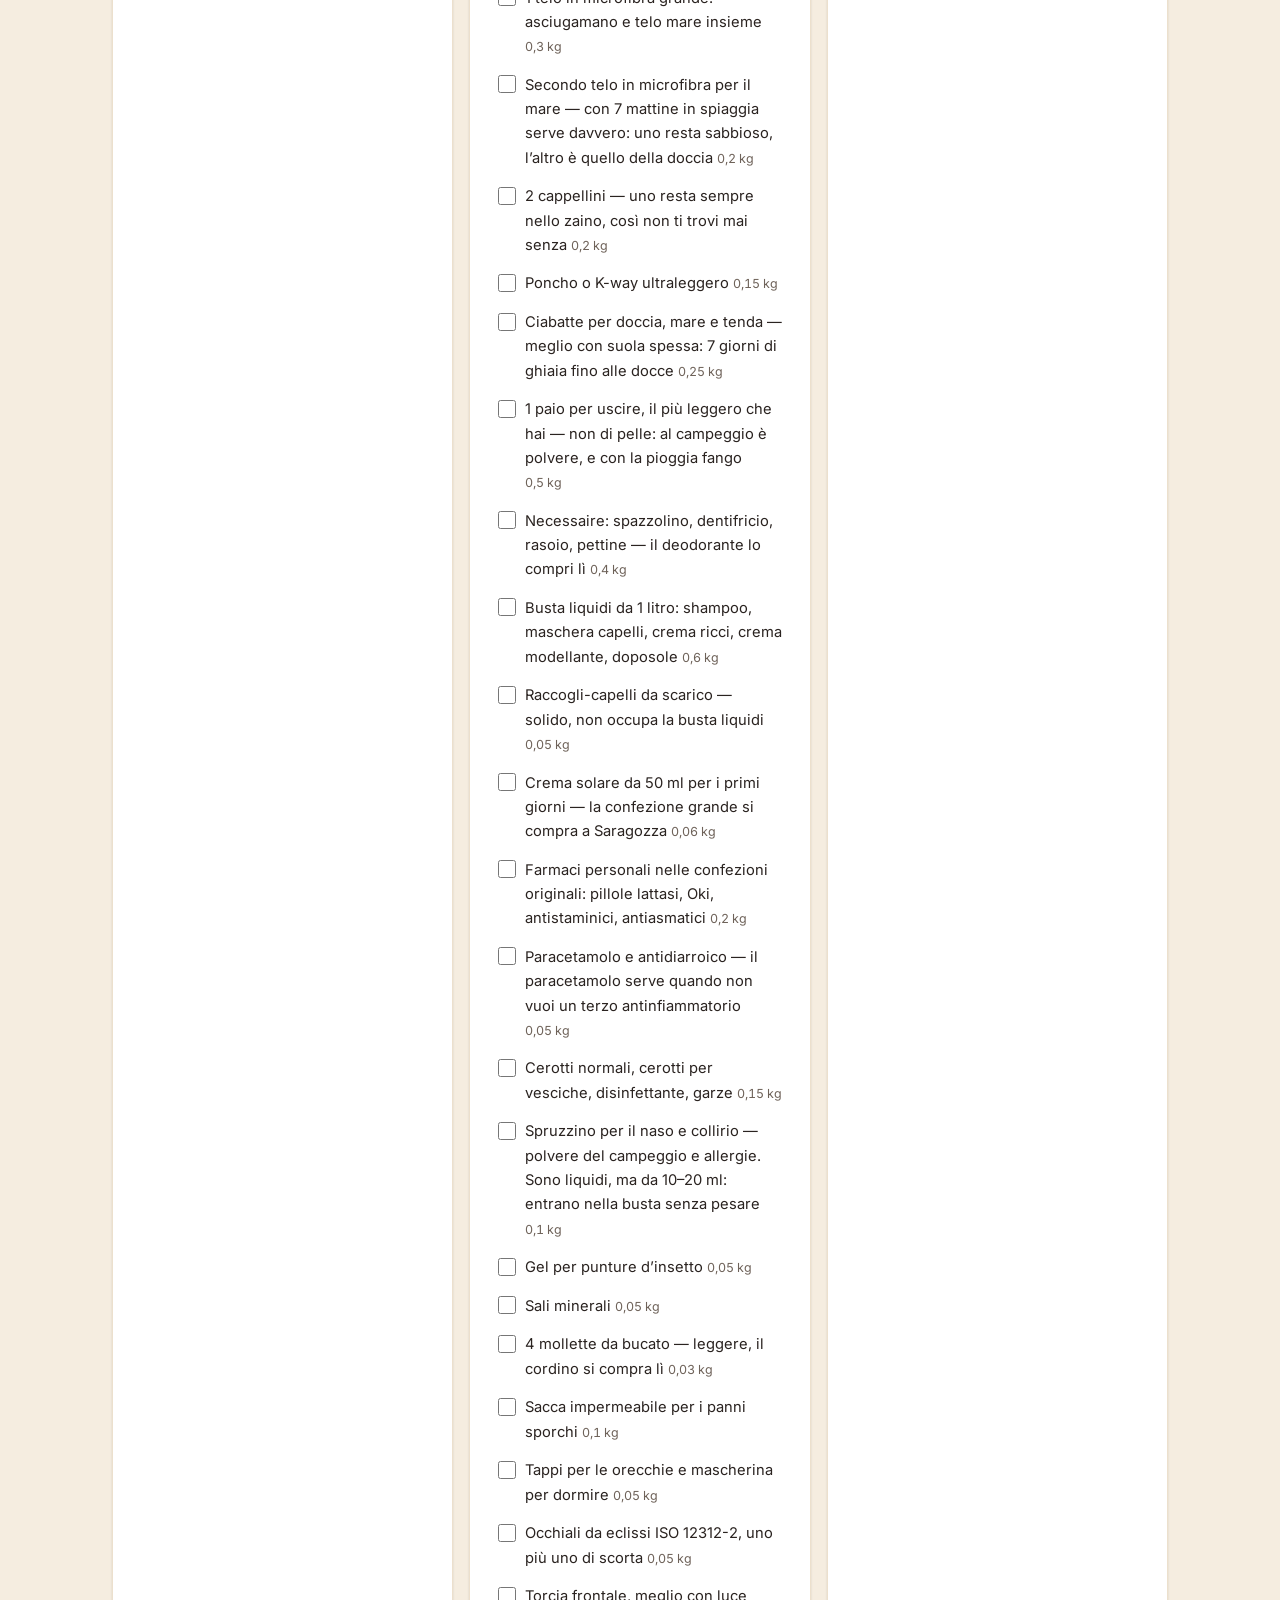
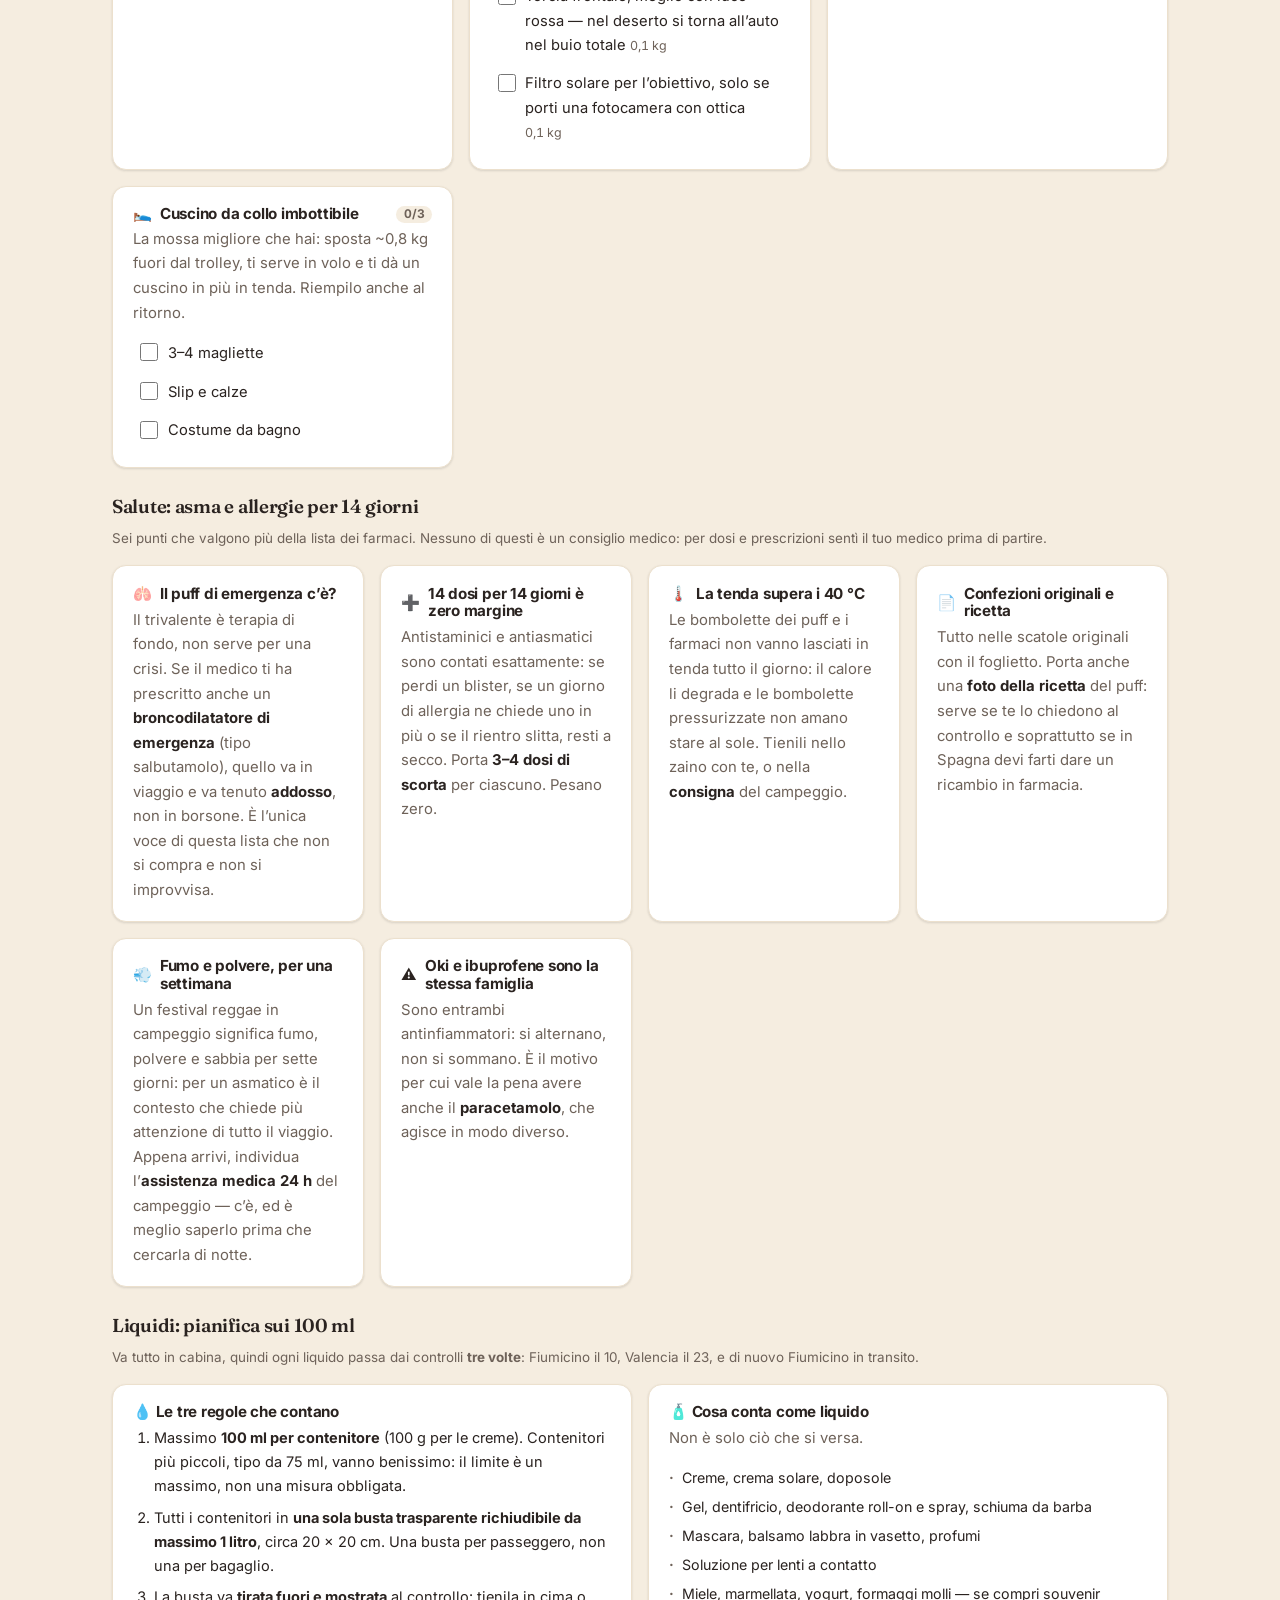
==== commit 47d151ff: "privato.html: registra cosa è stato fatto il 14 e recupera il resto nel piano del 15 Co-Authored-By:" ====
--- a/privato.html
+++ b/privato.html
@@ -164,6 +164,19 @@
         </p>
       </header>
 
+      <div class="callout callout--gold">
+        <span class="callout__icon" aria-hidden="true">📍</span>
+        <div>
+          <p><strong>Stato in tempo reale (14 agosto):</strong> fatti check-in, cena e
+          <strong>Oceanogràfic</strong> (in anticipo, era previsto per il 15). <strong>Non fatti:</strong>
+          paella, Ciutat Vella, Catedral+Micalet, Barrio del Carmen, Torres de Serranos.</p>
+          <p>Tutto quello che manca è stato <strong>recuperato nel piano del 15</strong>, che ora è
+          denso: uscita alle 10:00, mattina in centro, recupero pomeridiano/serale del 14, sera a
+          Ruzafa. Se il tempo stringe, la prima cosa da tagliare è la riserva al chiuso del
+          pomeriggio, poi Torres de Serranos, poi Ciutat Vella.</p>
+        </div>
+      </div>
+
       <div class="callout callout--ebro">
         <span class="callout__icon" aria-hidden="true">📅</span>
         <div>
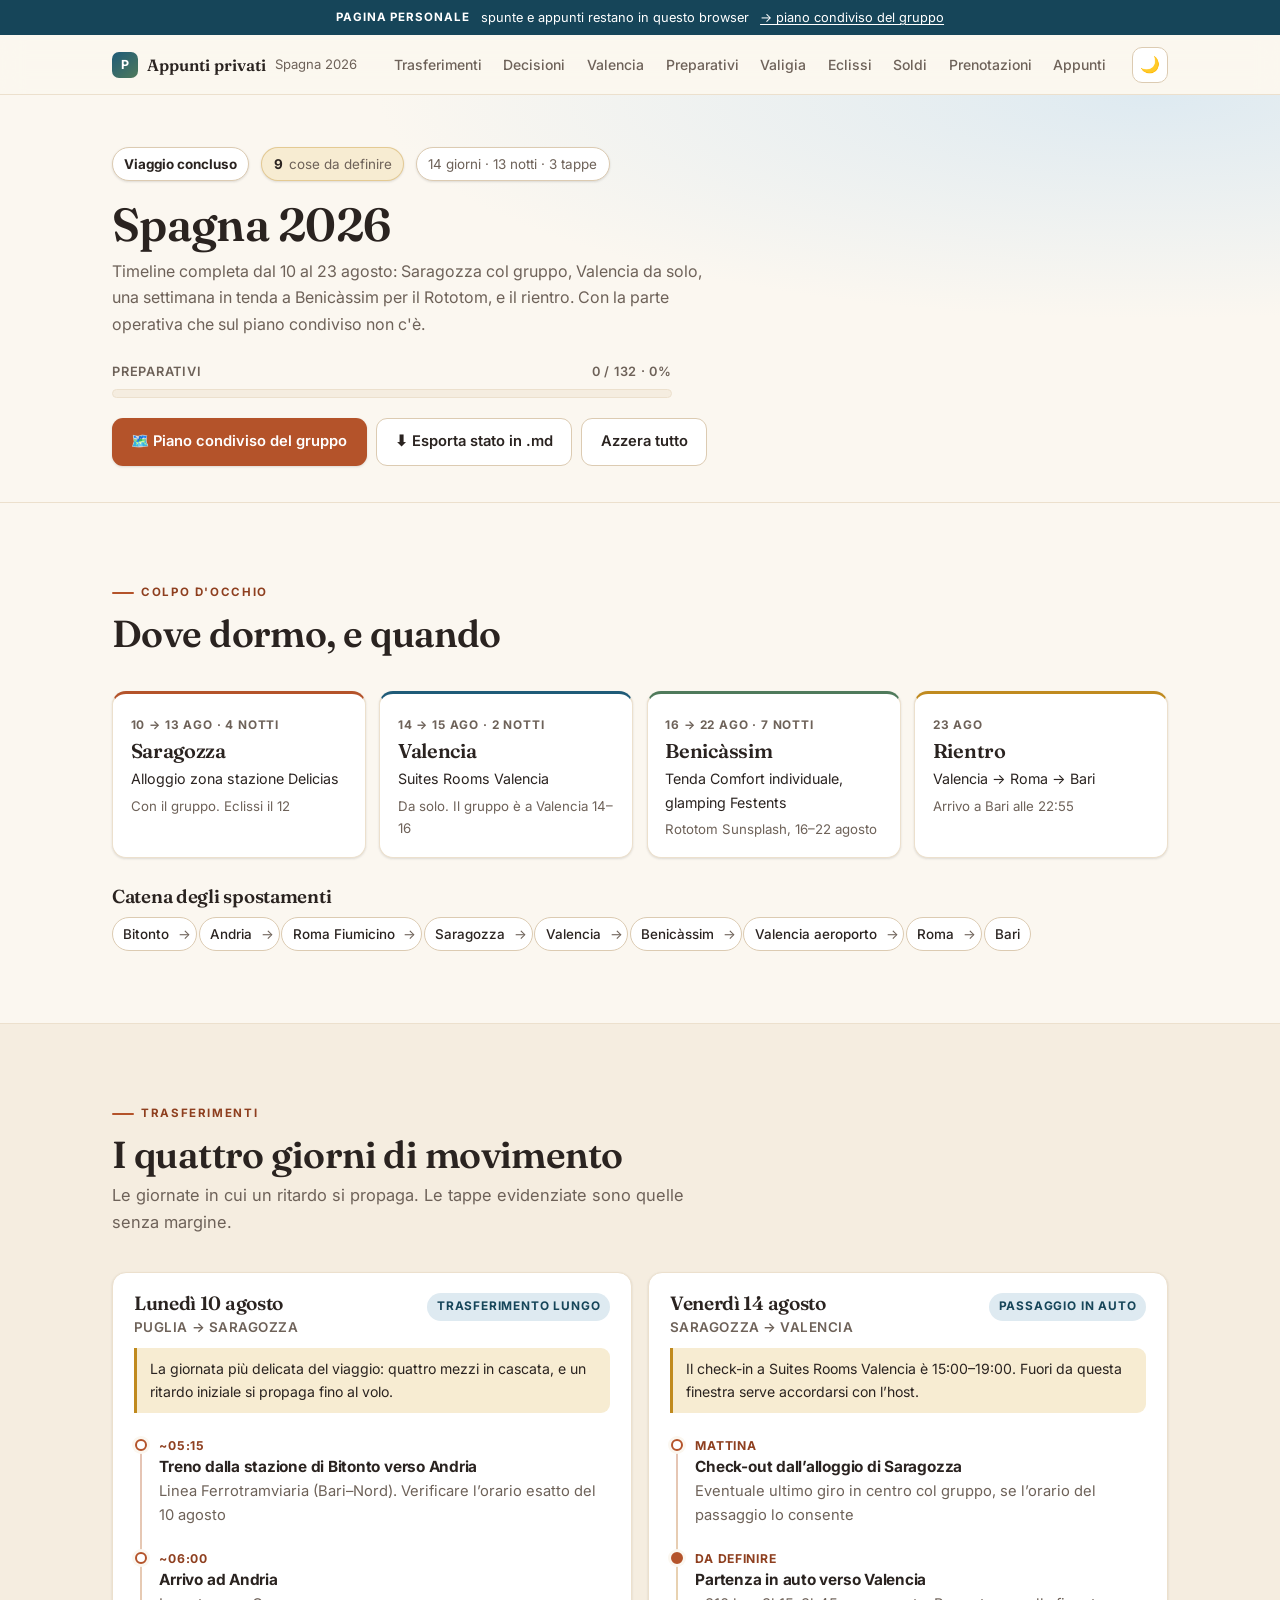
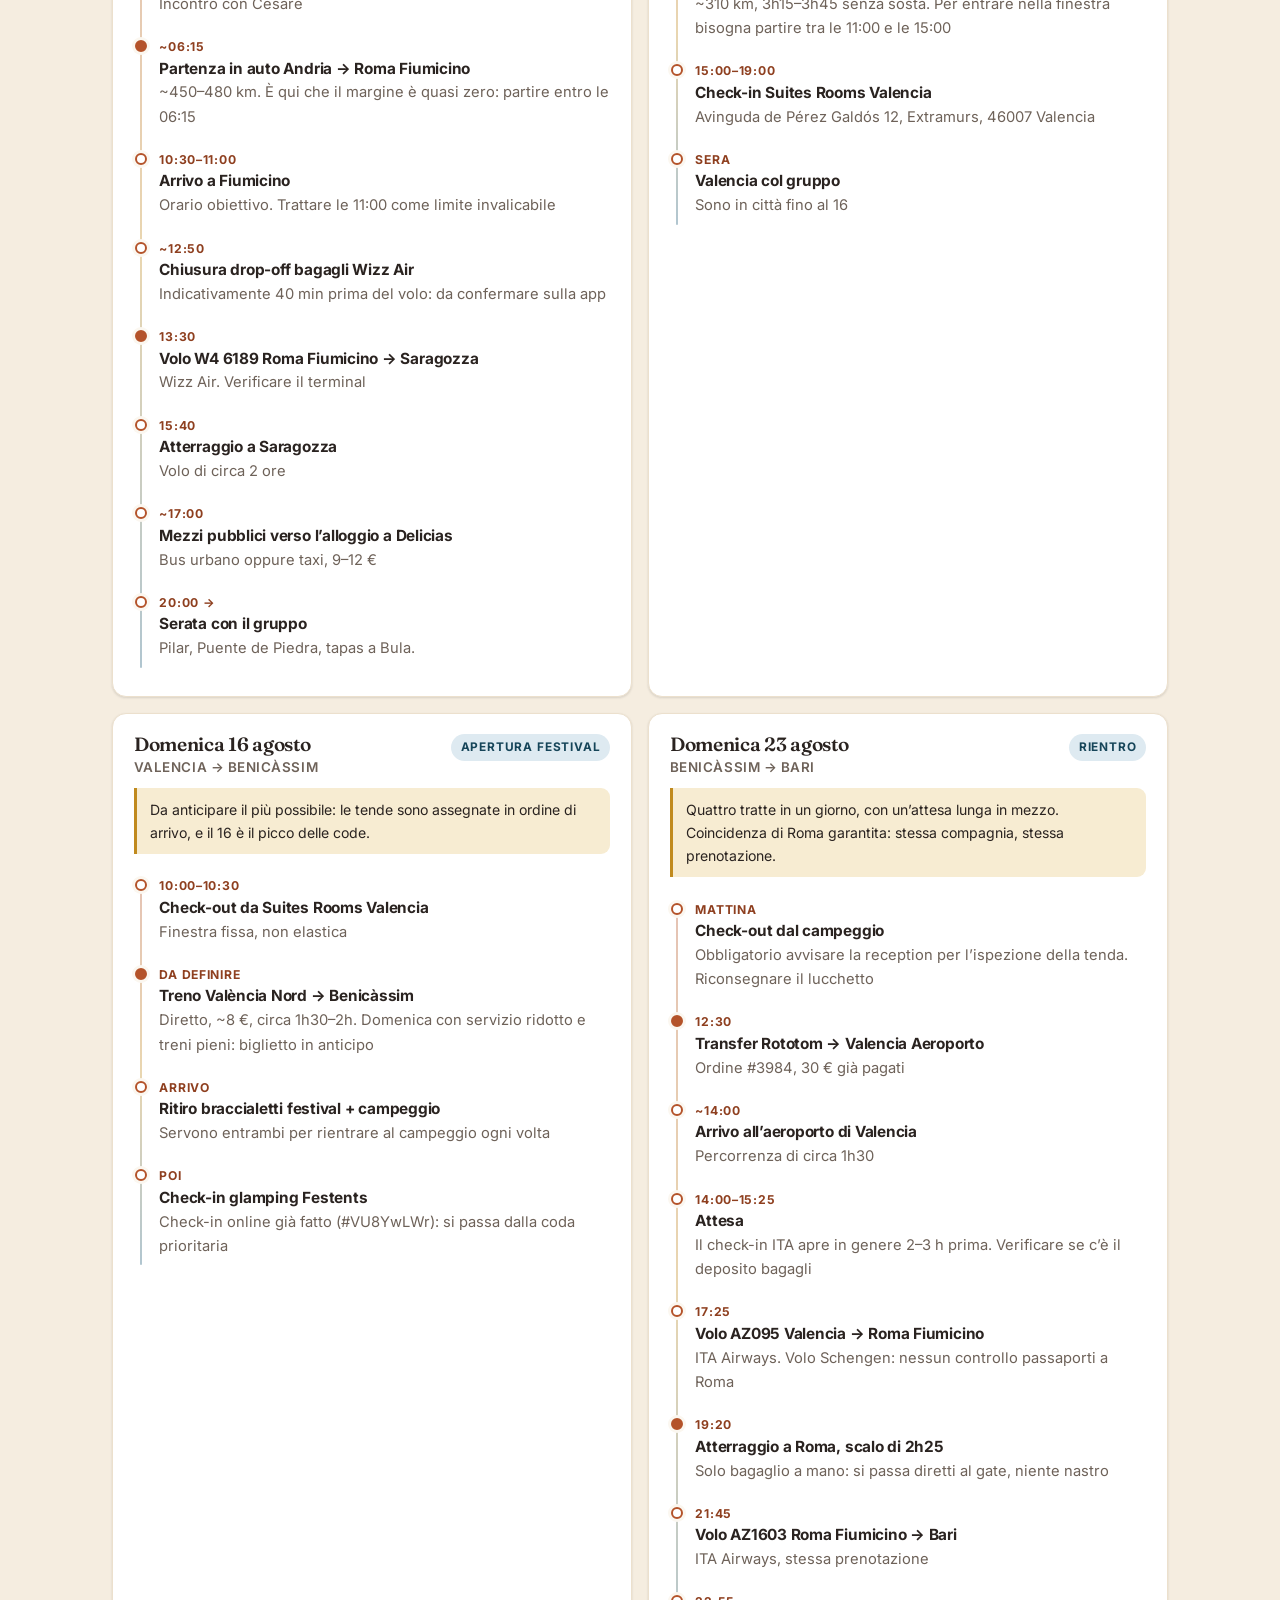
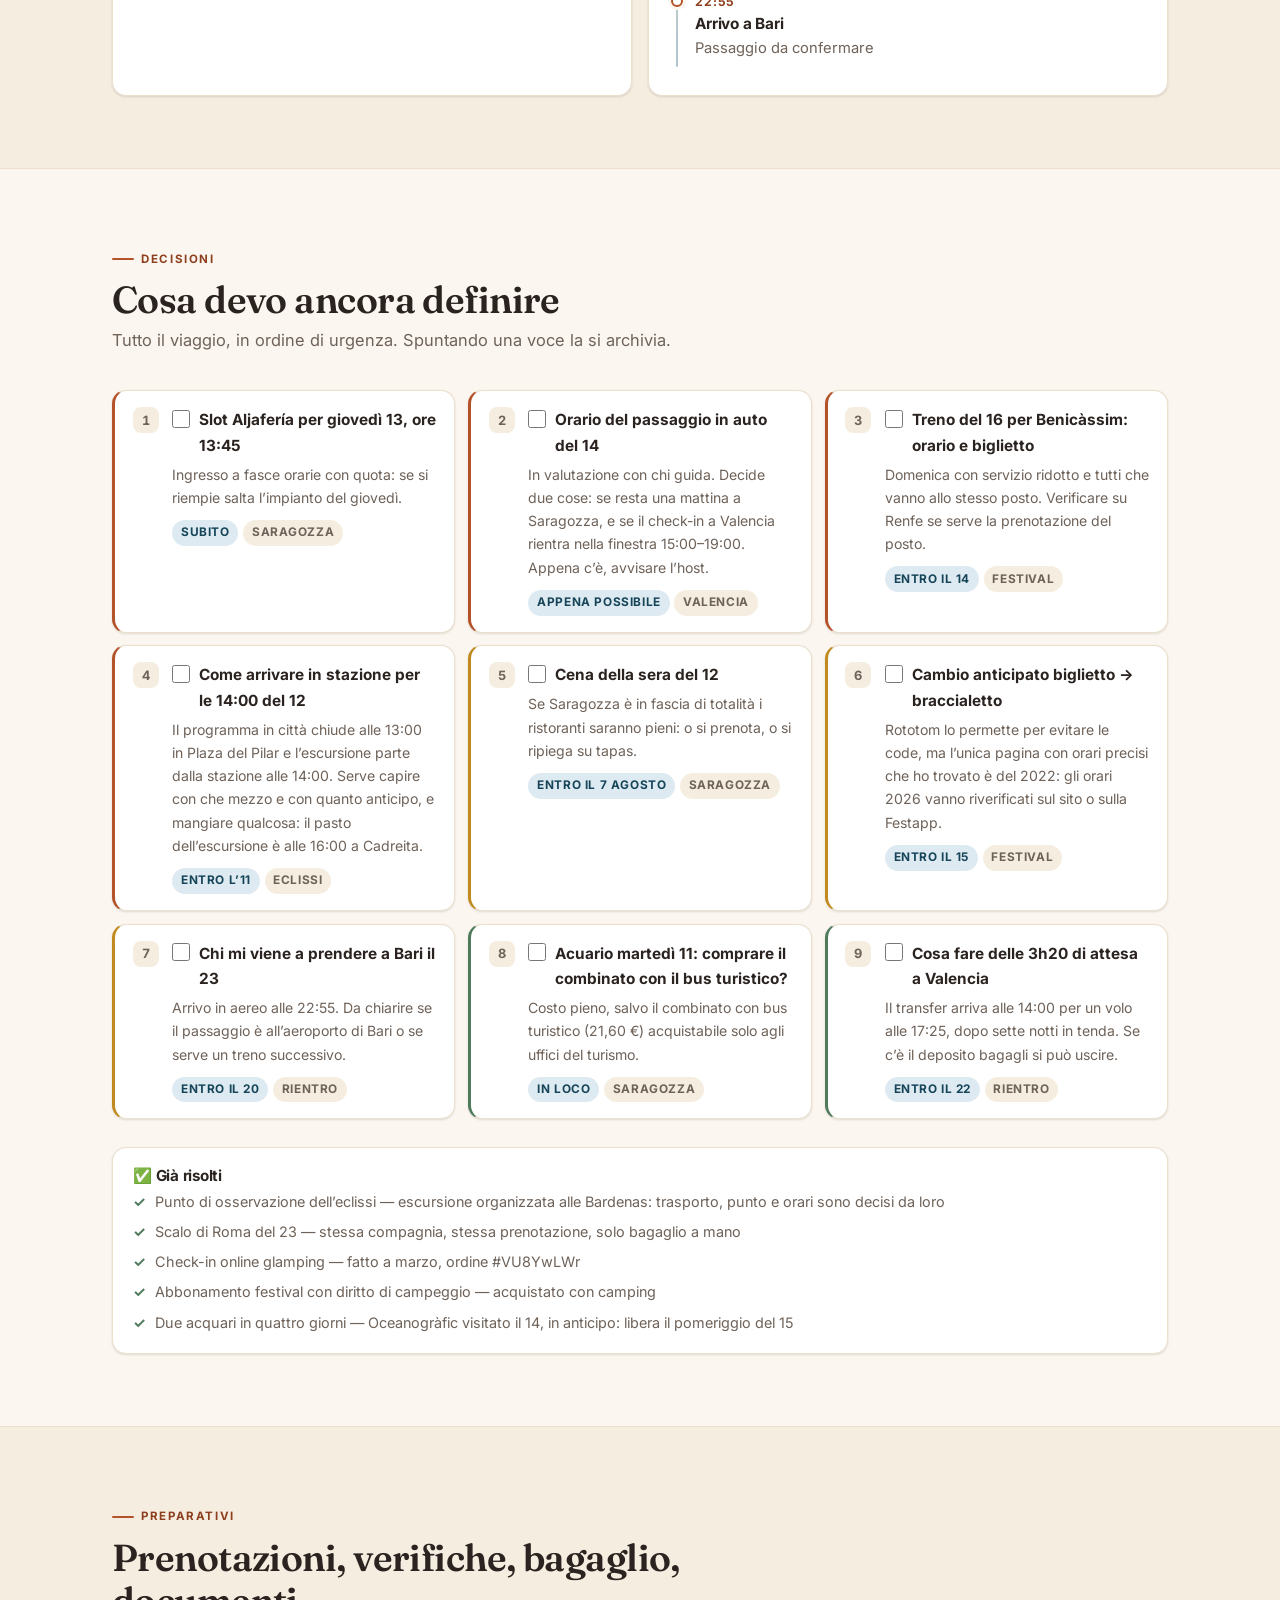
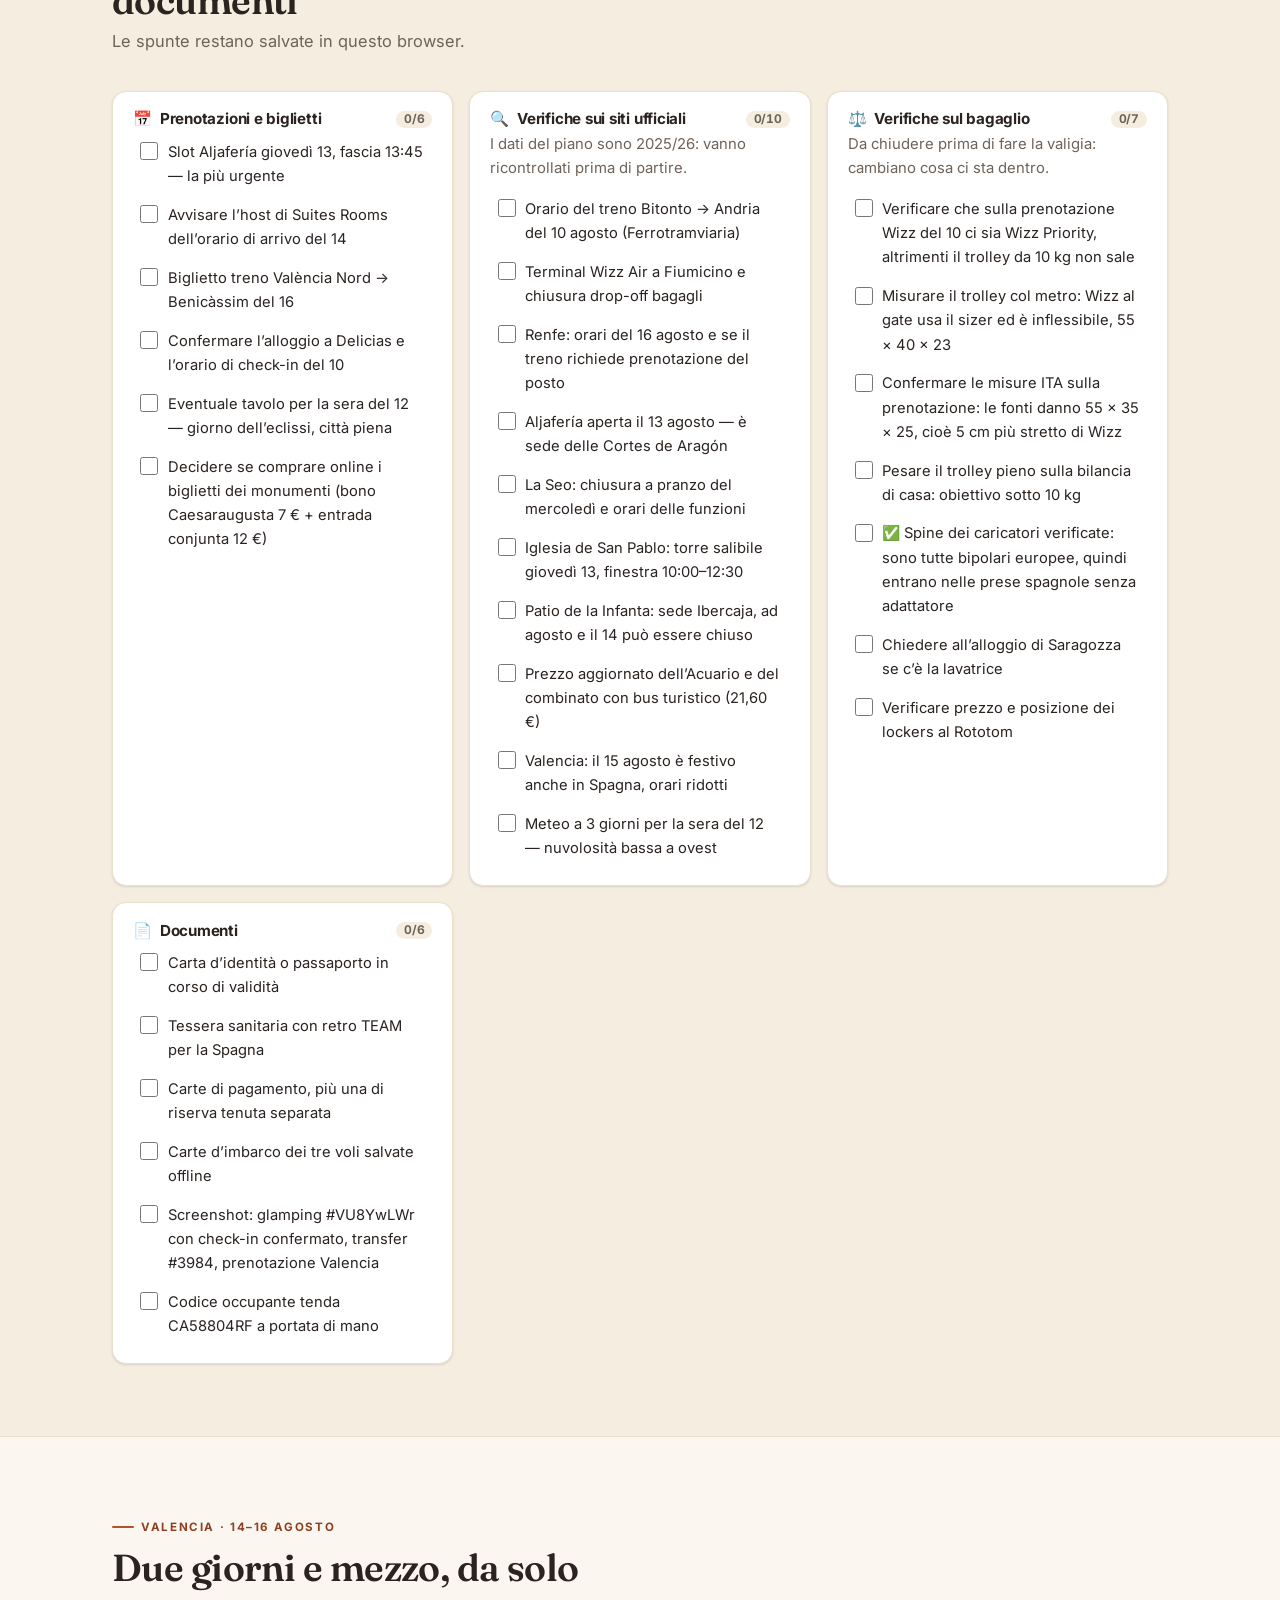
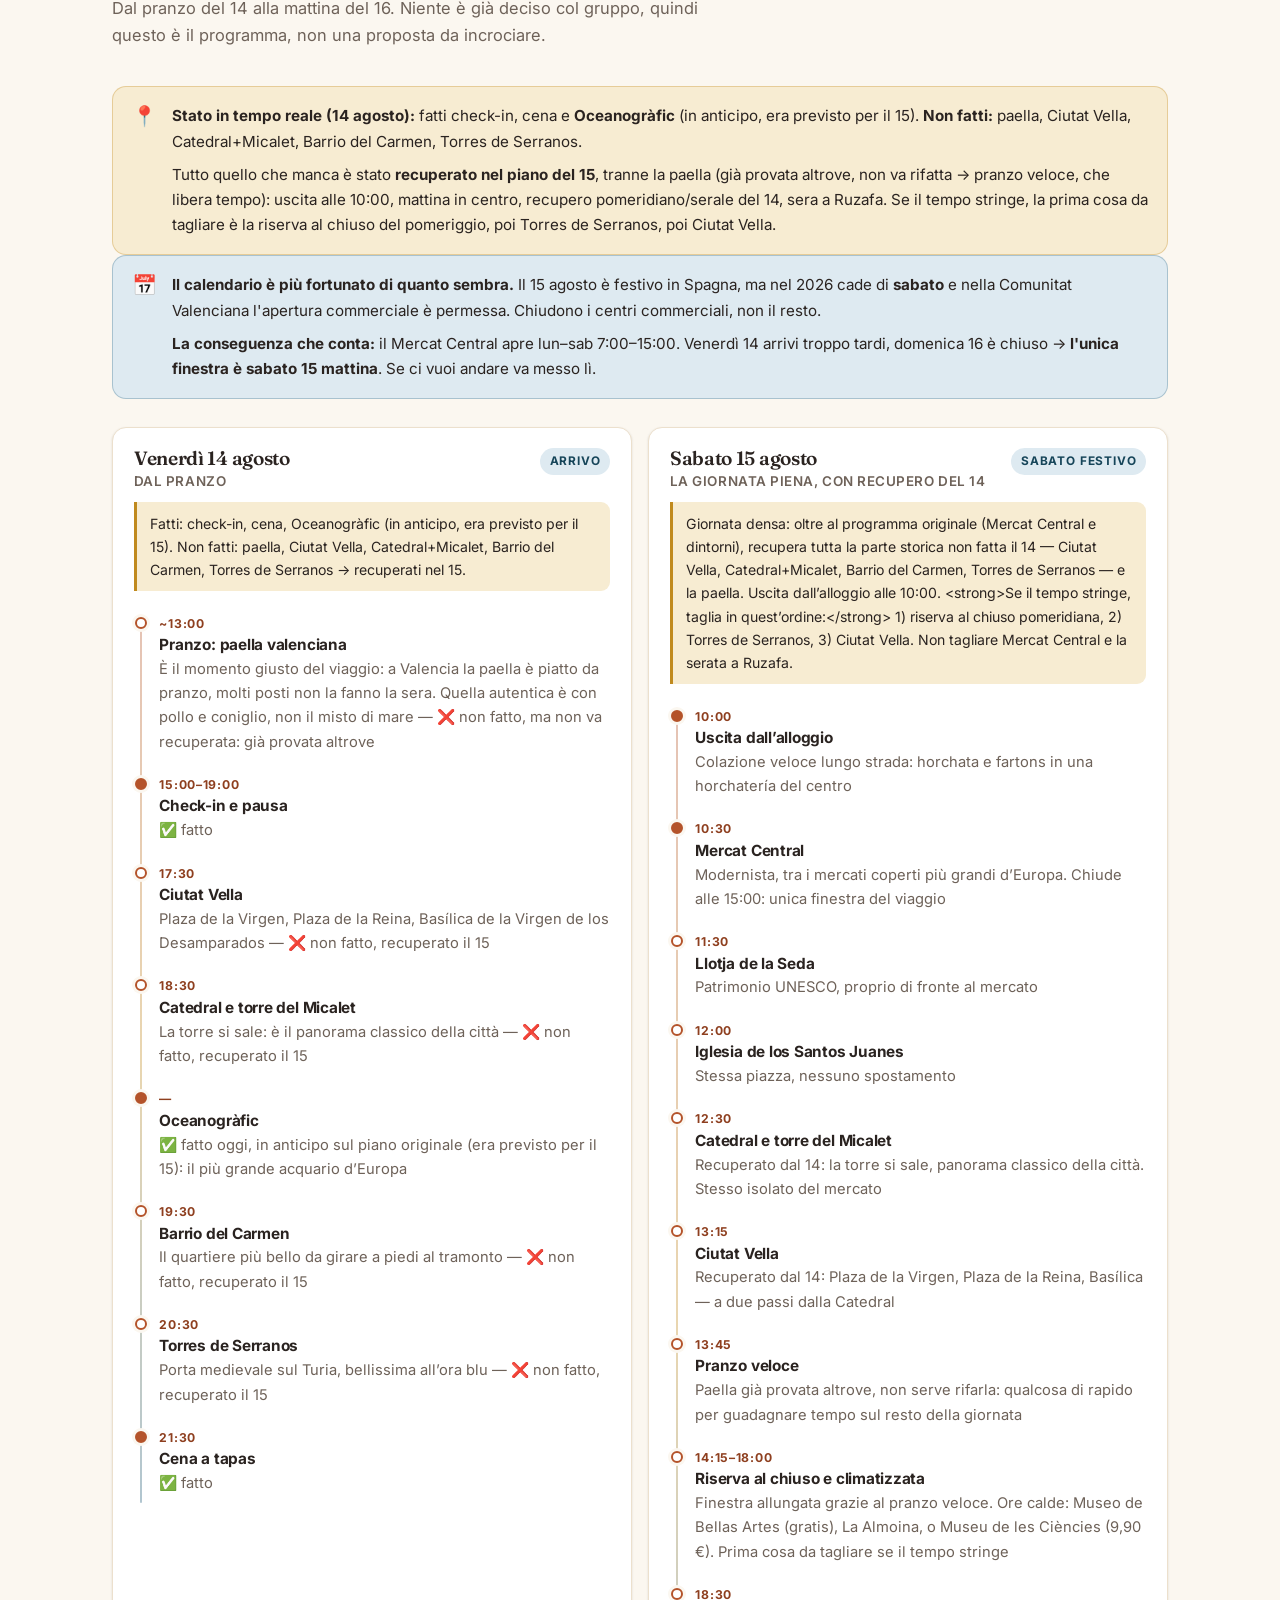
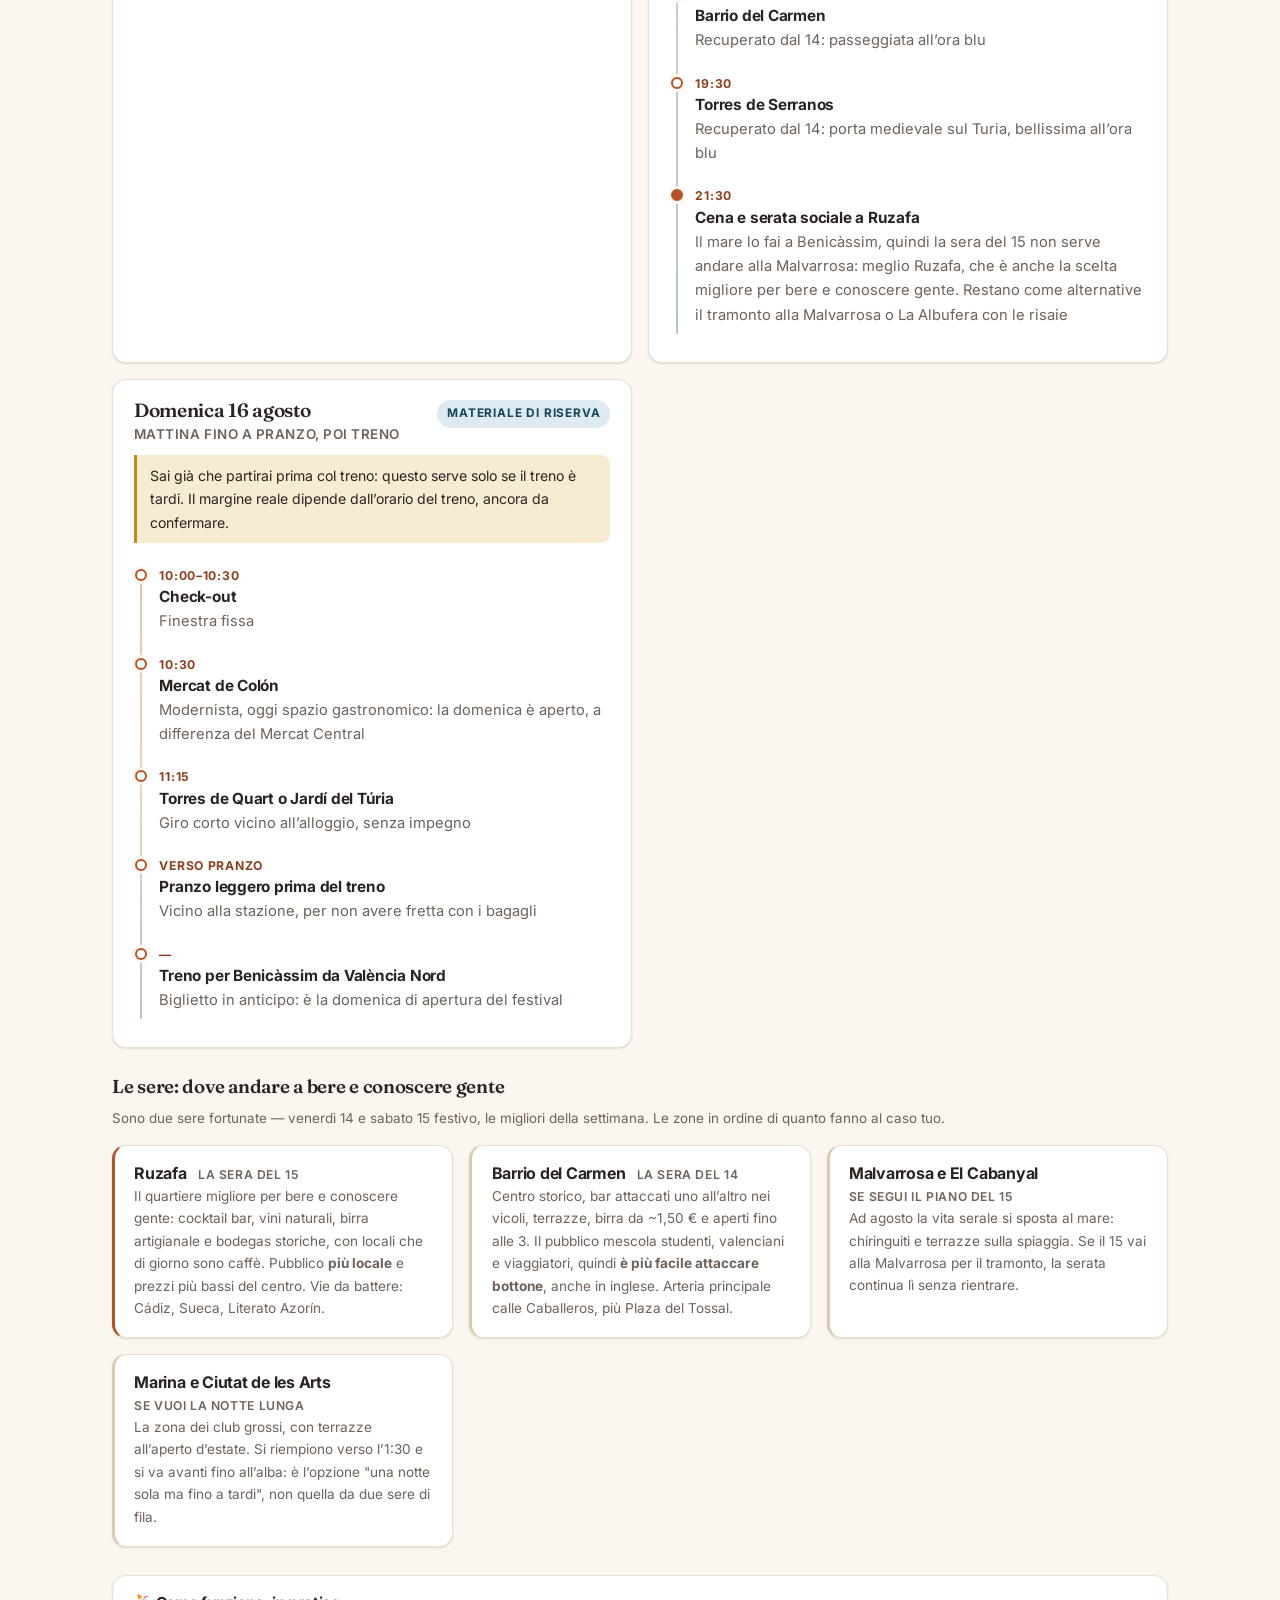
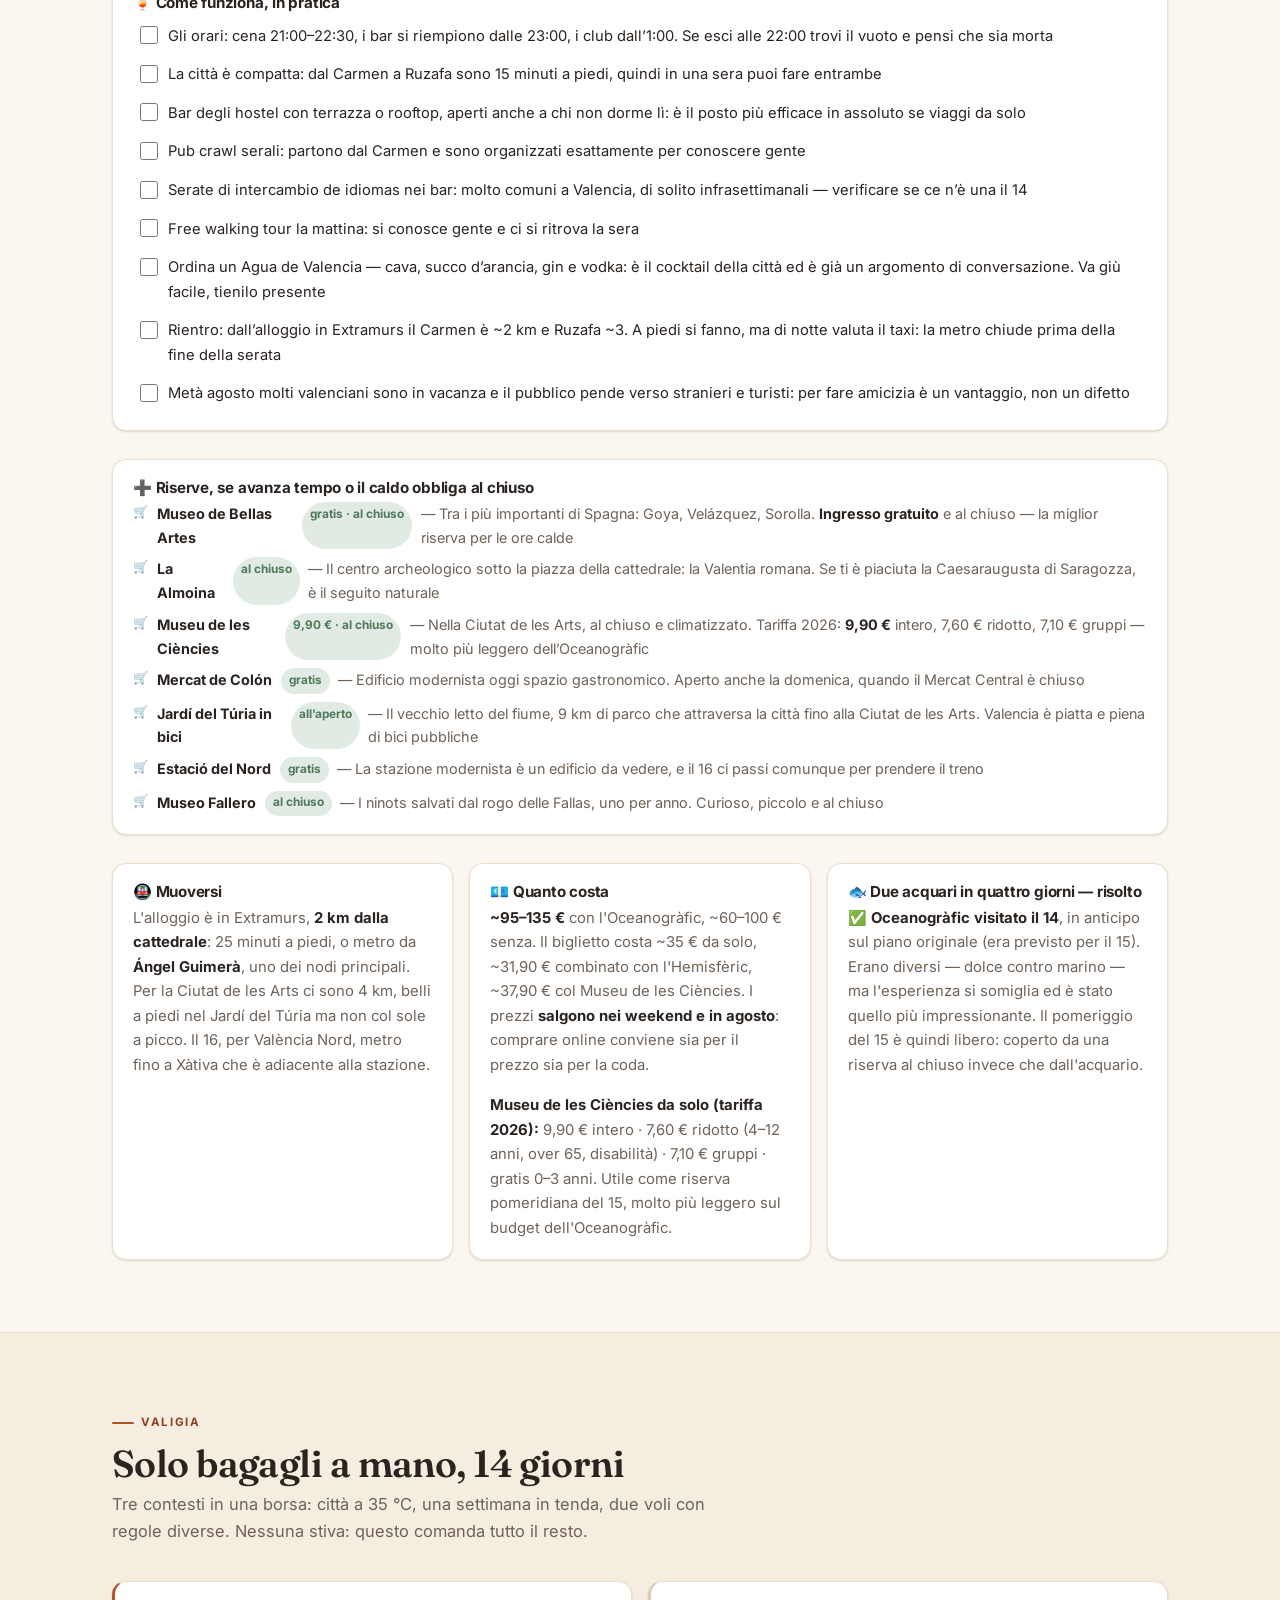
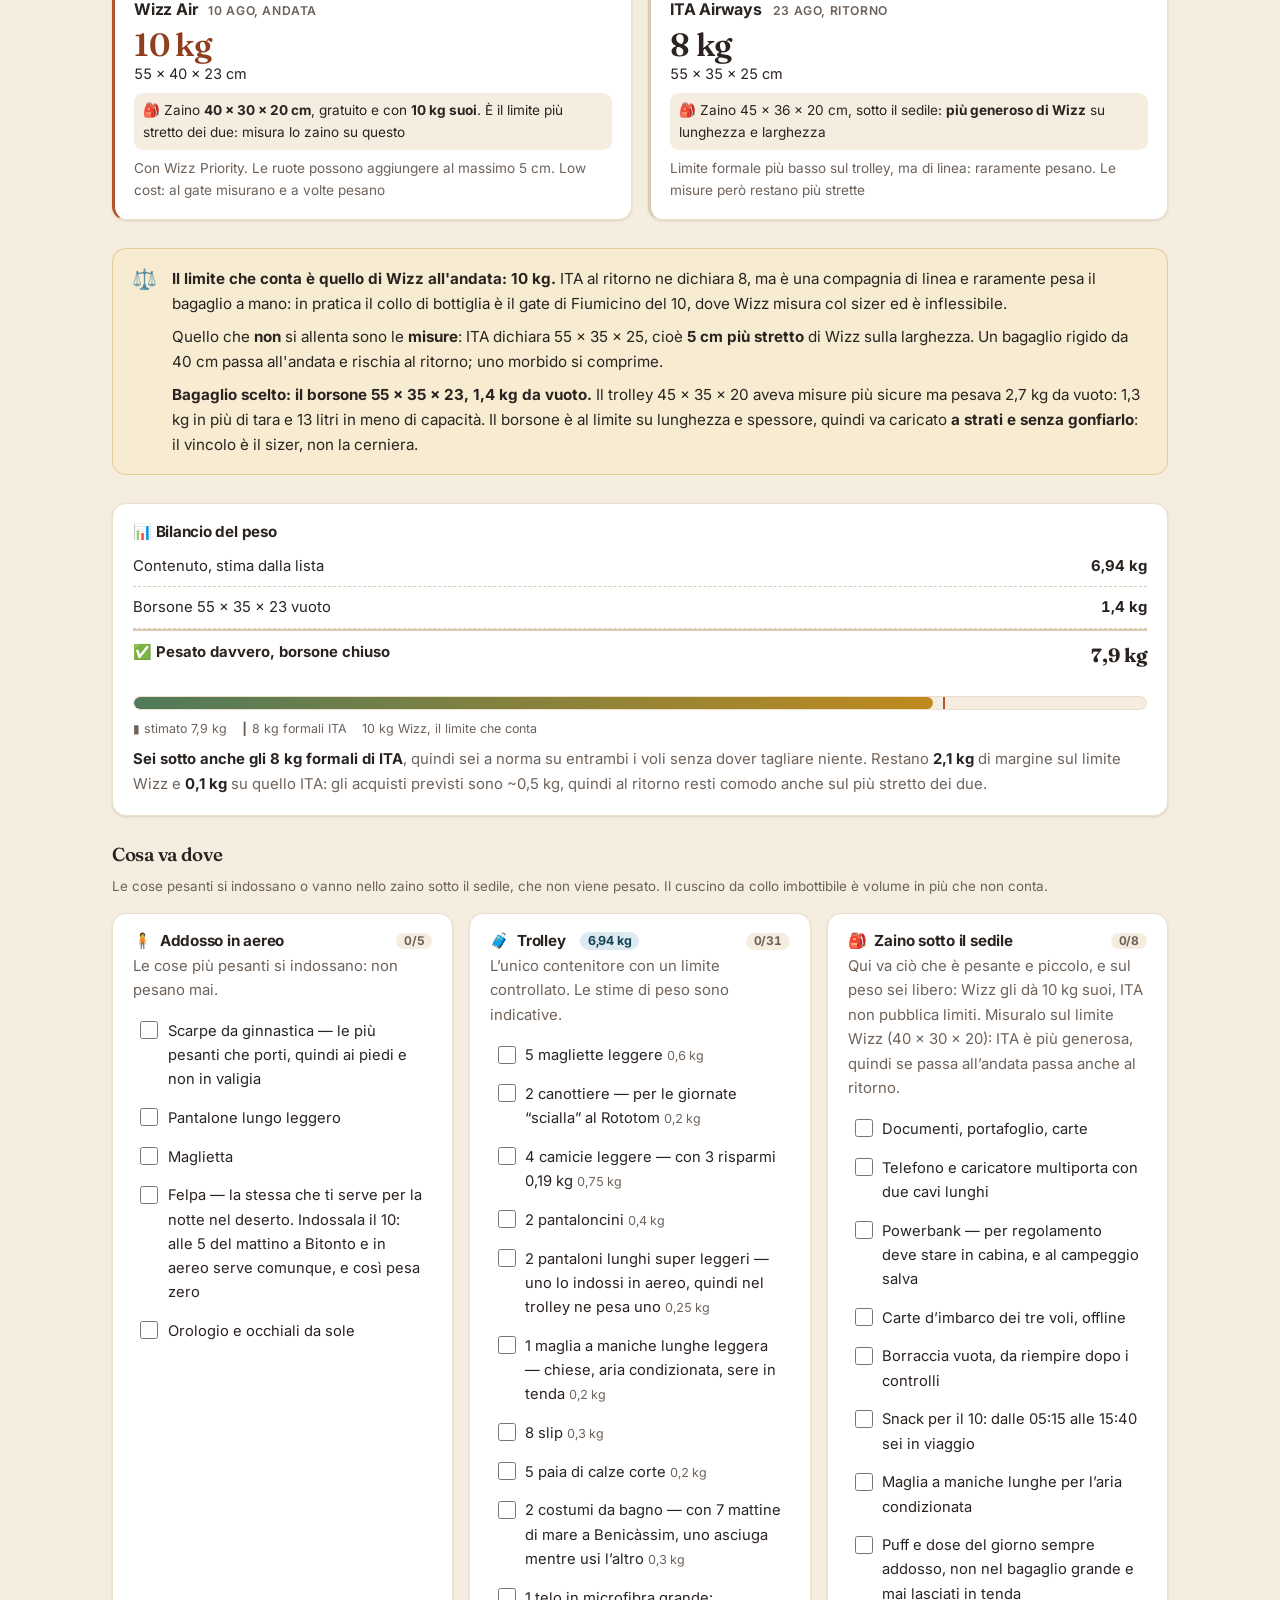
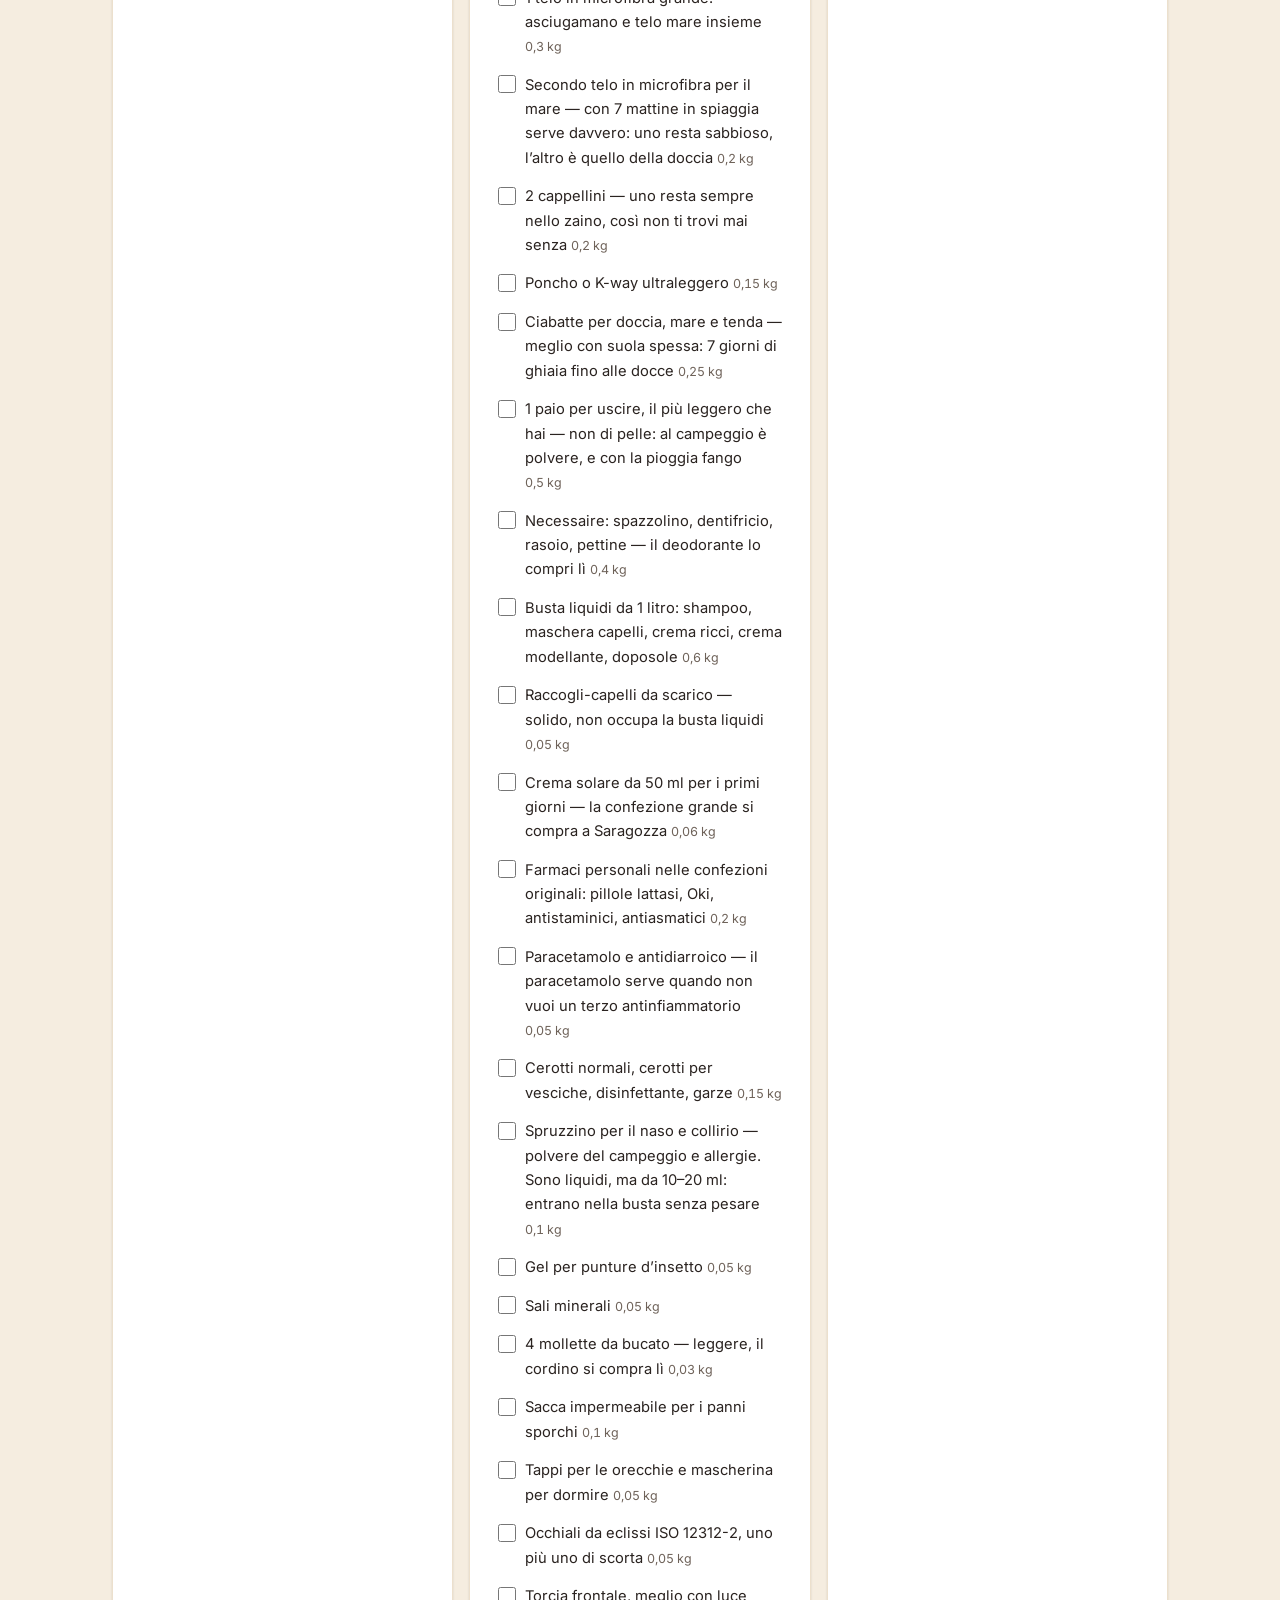
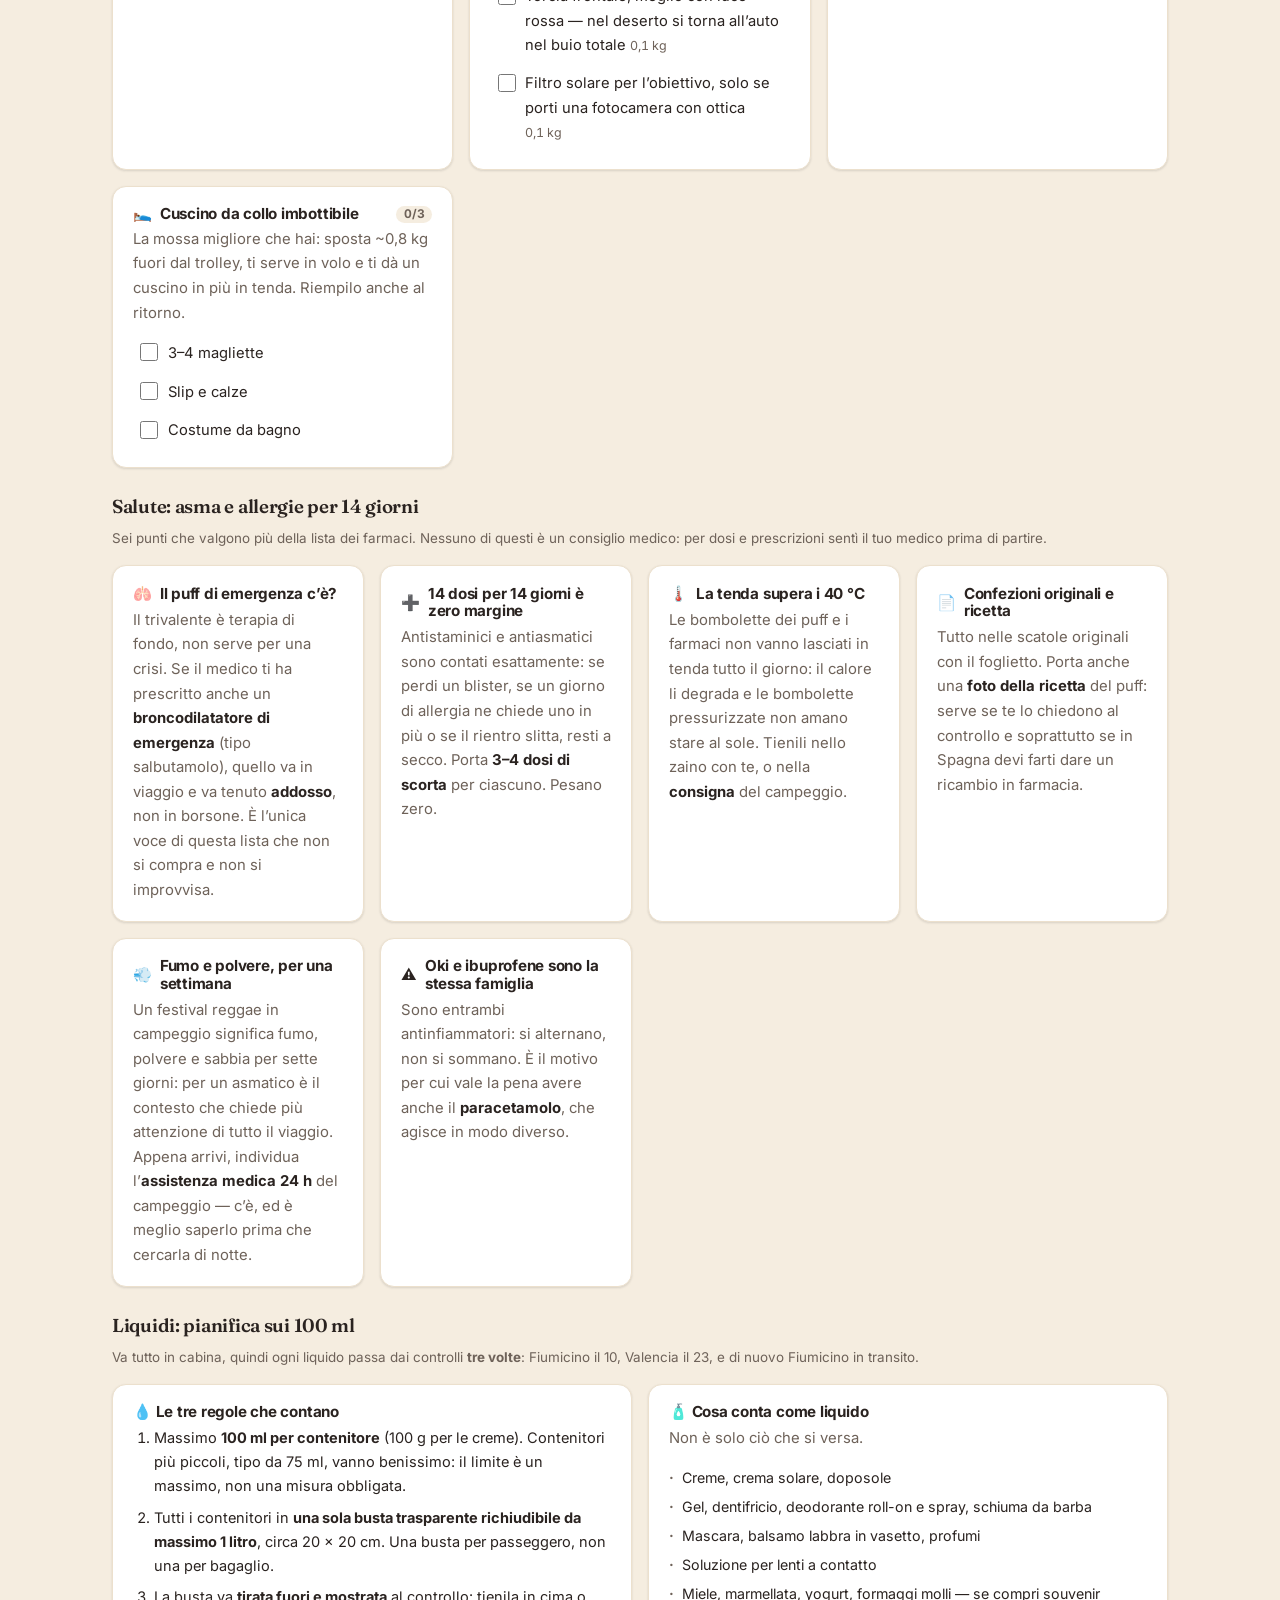
==== commit 7491818d: "privato.html: pranzo veloce al posto della paella, tempo libero per il recupero Co-Authored-By: Clau" ====
--- a/privato.html
+++ b/privato.html
@@ -170,10 +170,11 @@
           <p><strong>Stato in tempo reale (14 agosto):</strong> fatti check-in, cena e
           <strong>Oceanogràfic</strong> (in anticipo, era previsto per il 15). <strong>Non fatti:</strong>
           paella, Ciutat Vella, Catedral+Micalet, Barrio del Carmen, Torres de Serranos.</p>
-          <p>Tutto quello che manca è stato <strong>recuperato nel piano del 15</strong>, che ora è
-          denso: uscita alle 10:00, mattina in centro, recupero pomeridiano/serale del 14, sera a
-          Ruzafa. Se il tempo stringe, la prima cosa da tagliare è la riserva al chiuso del
-          pomeriggio, poi Torres de Serranos, poi Ciutat Vella.</p>
+          <p>Tutto quello che manca è stato <strong>recuperato nel piano del 15</strong>, tranne la
+          paella (già provata altrove, non va rifatta → pranzo veloce, che libera tempo): uscita
+          alle 10:00, mattina in centro, recupero pomeridiano/serale del 14, sera a Ruzafa. Se il
+          tempo stringe, la prima cosa da tagliare è la riserva al chiuso del pomeriggio, poi Torres
+          de Serranos, poi Ciutat Vella.</p>
         </div>
       </div>
 
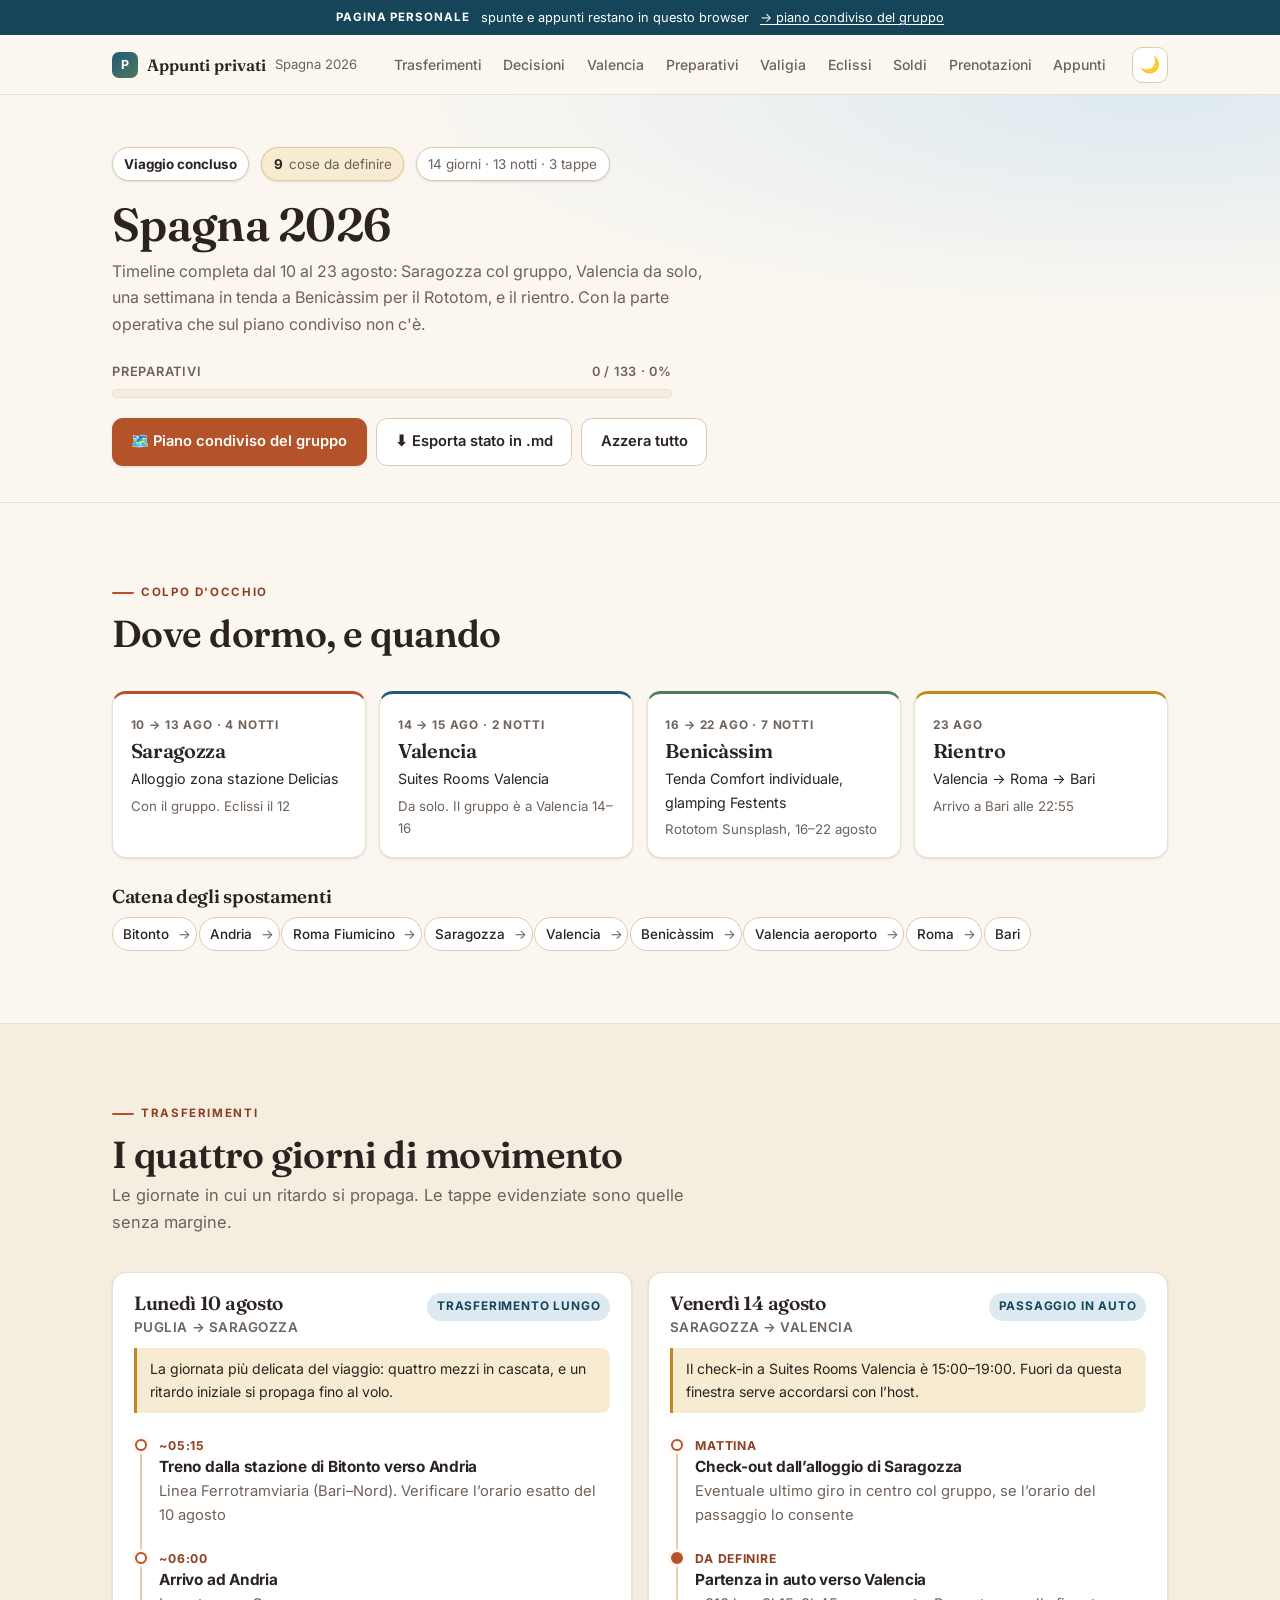
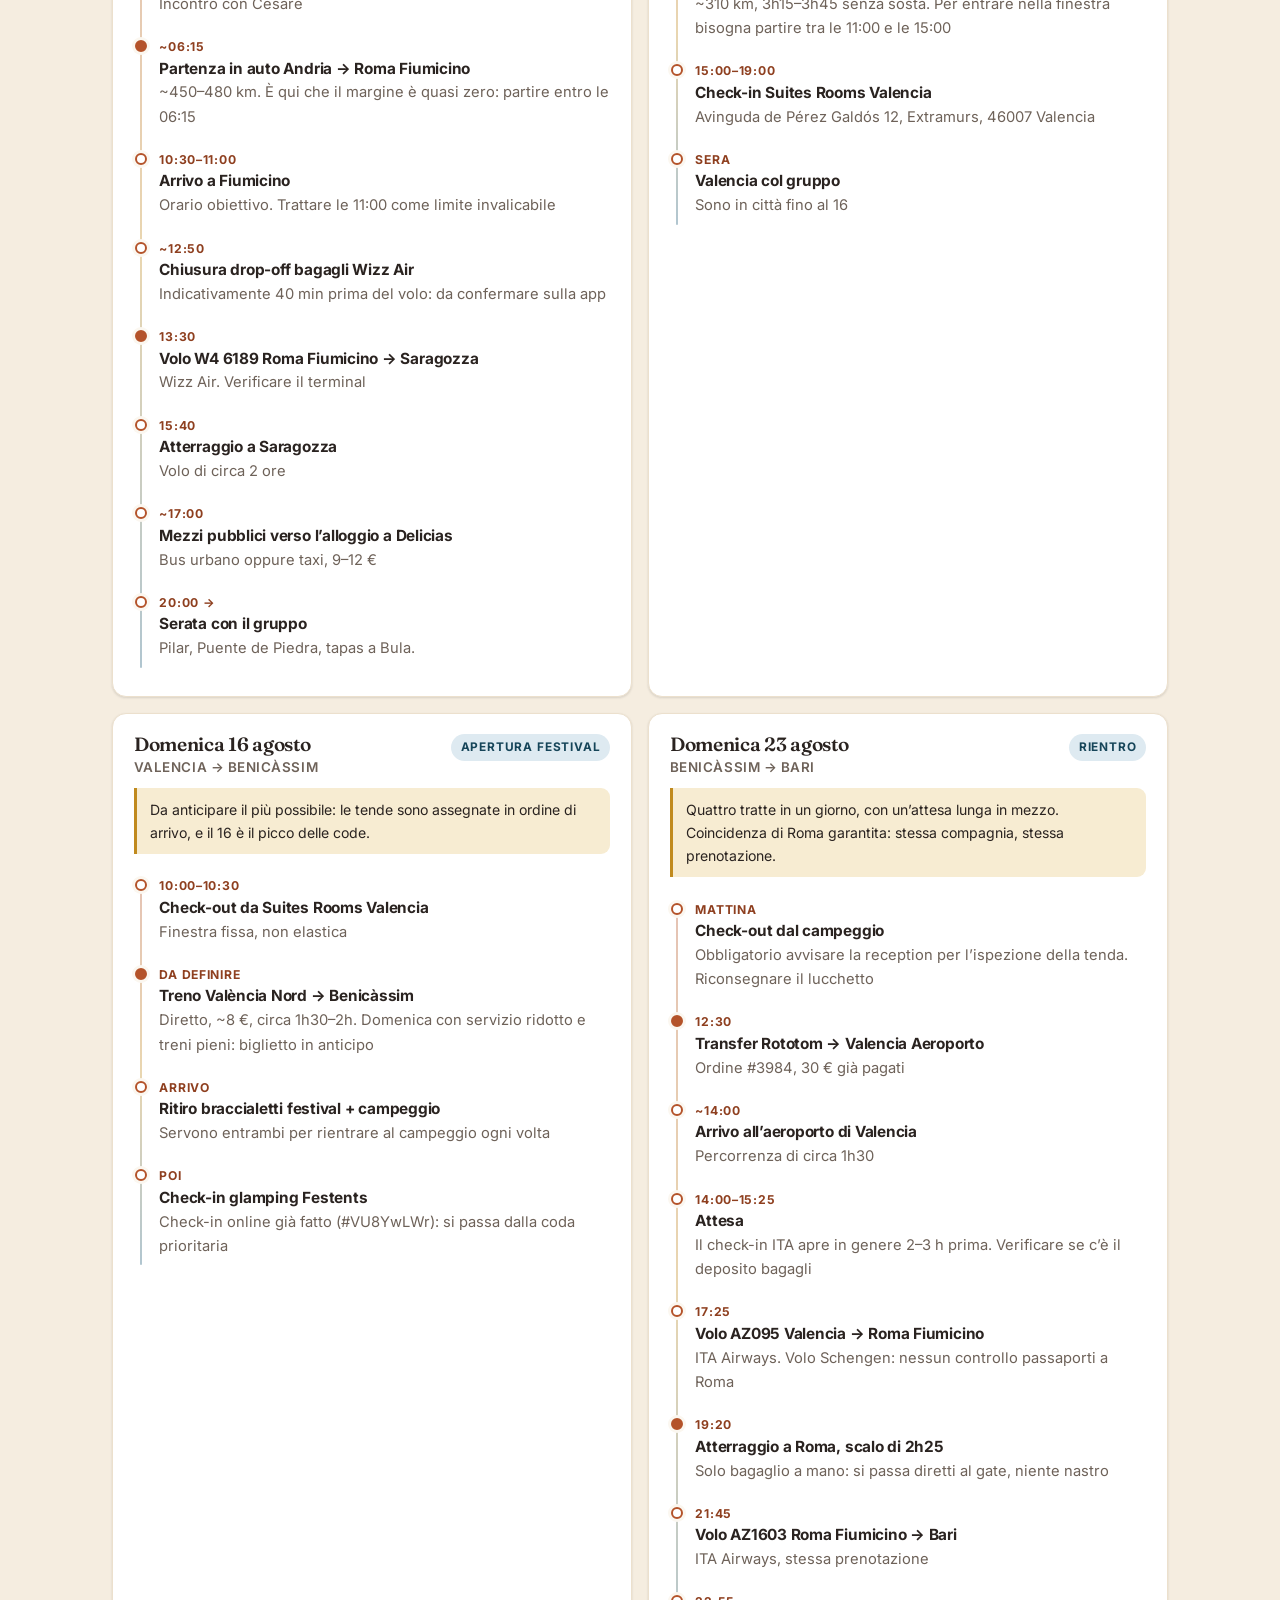
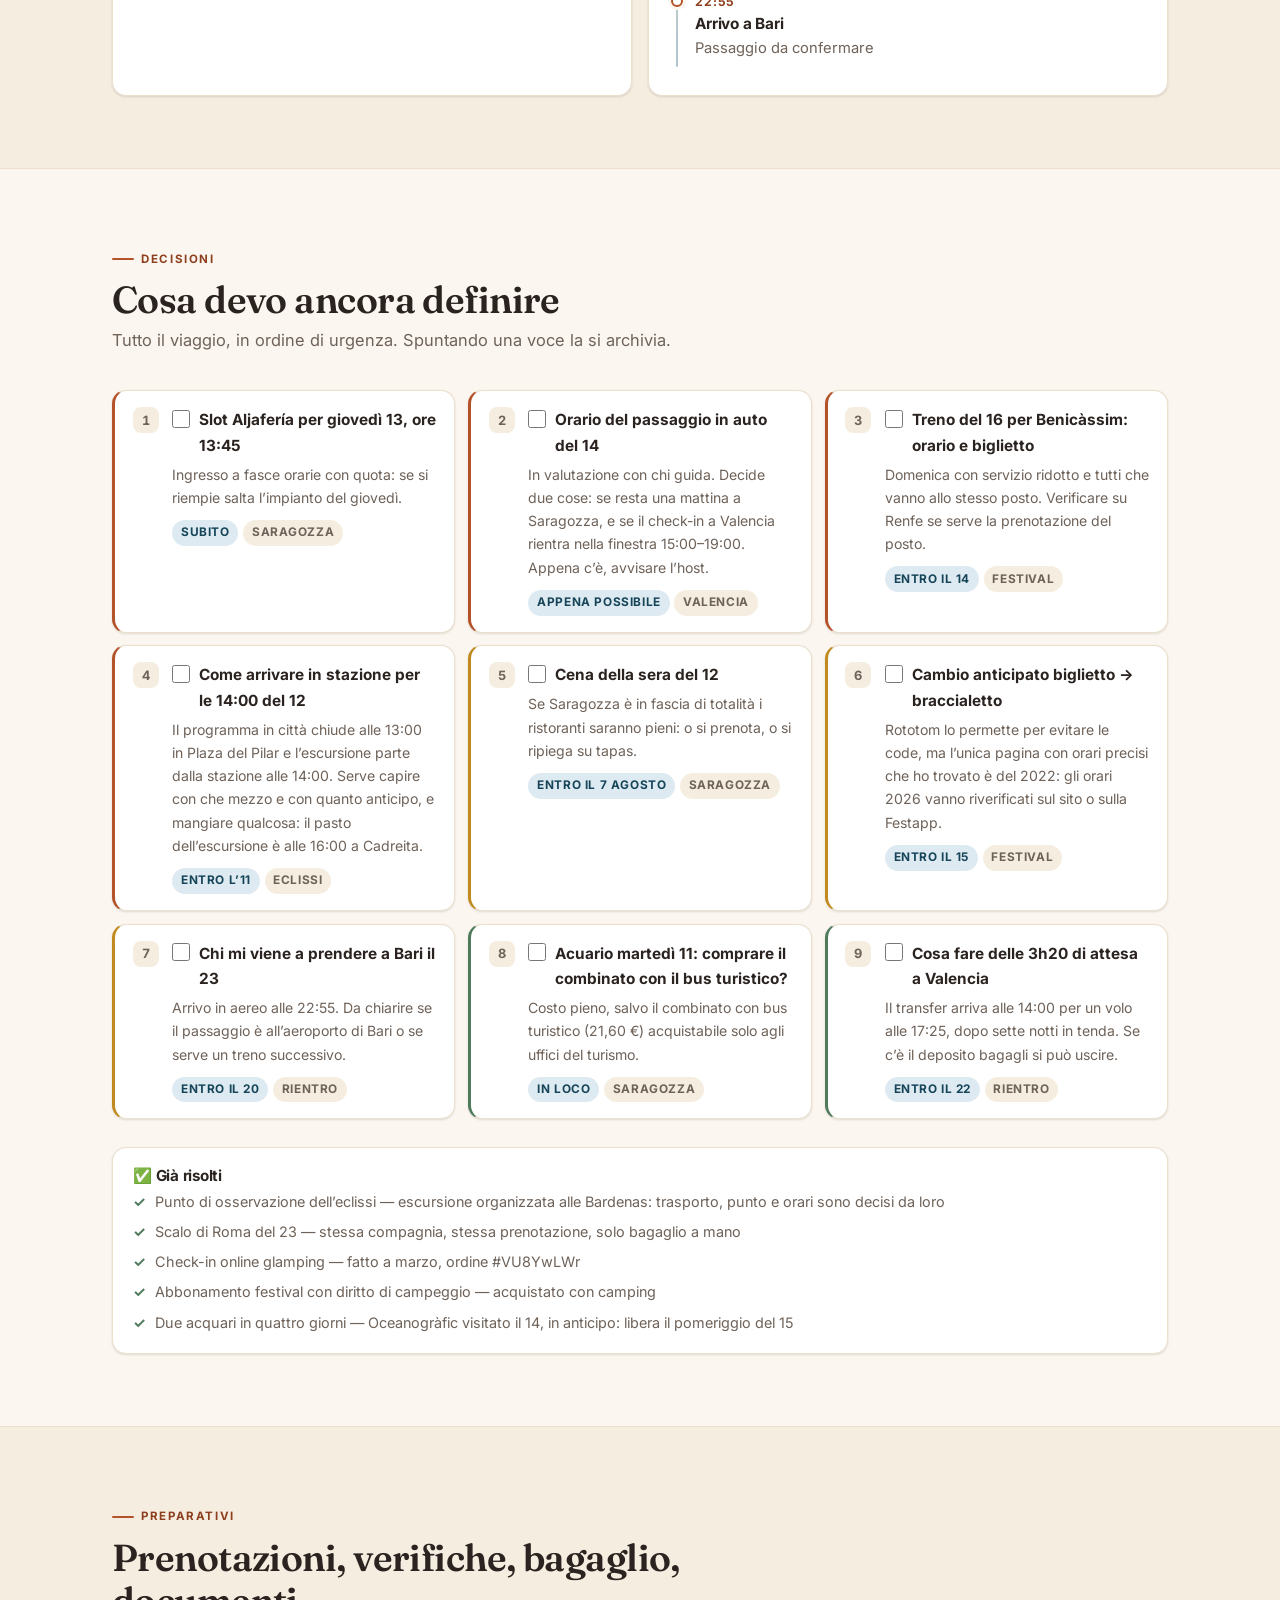
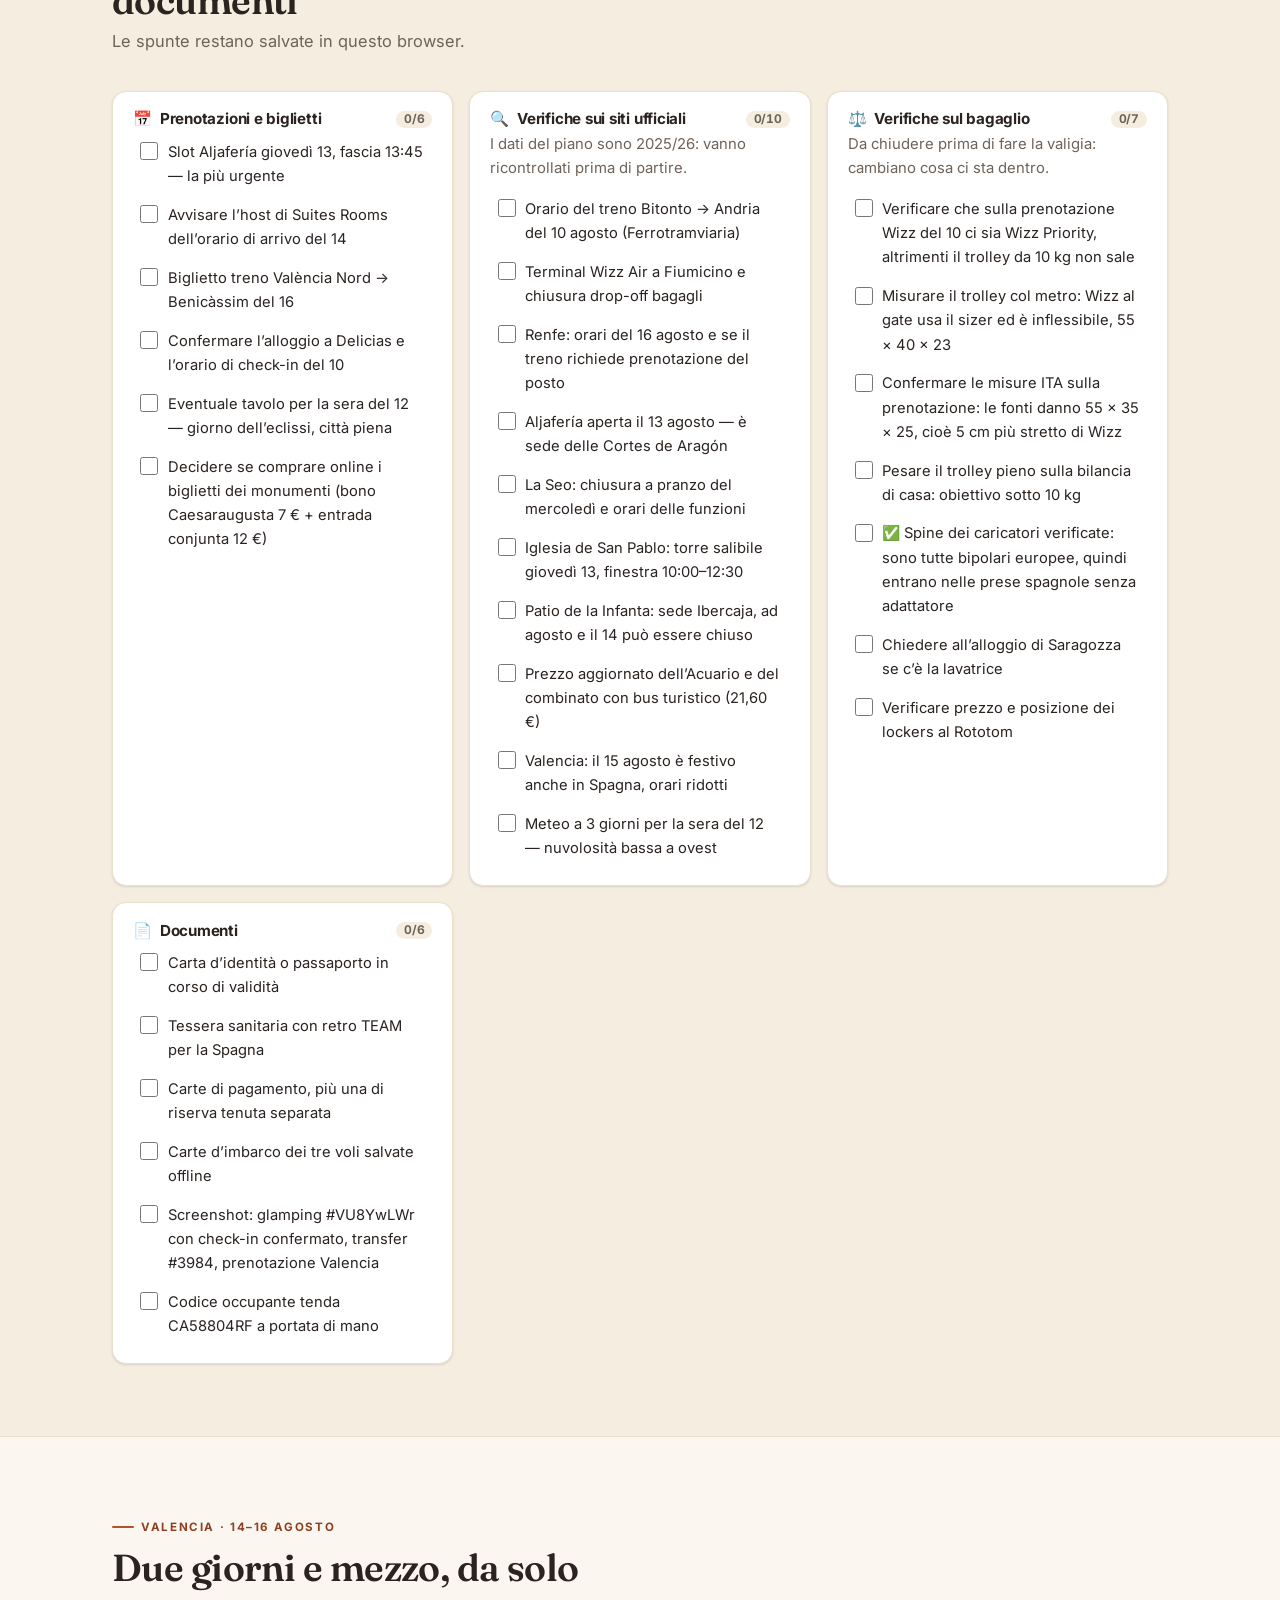
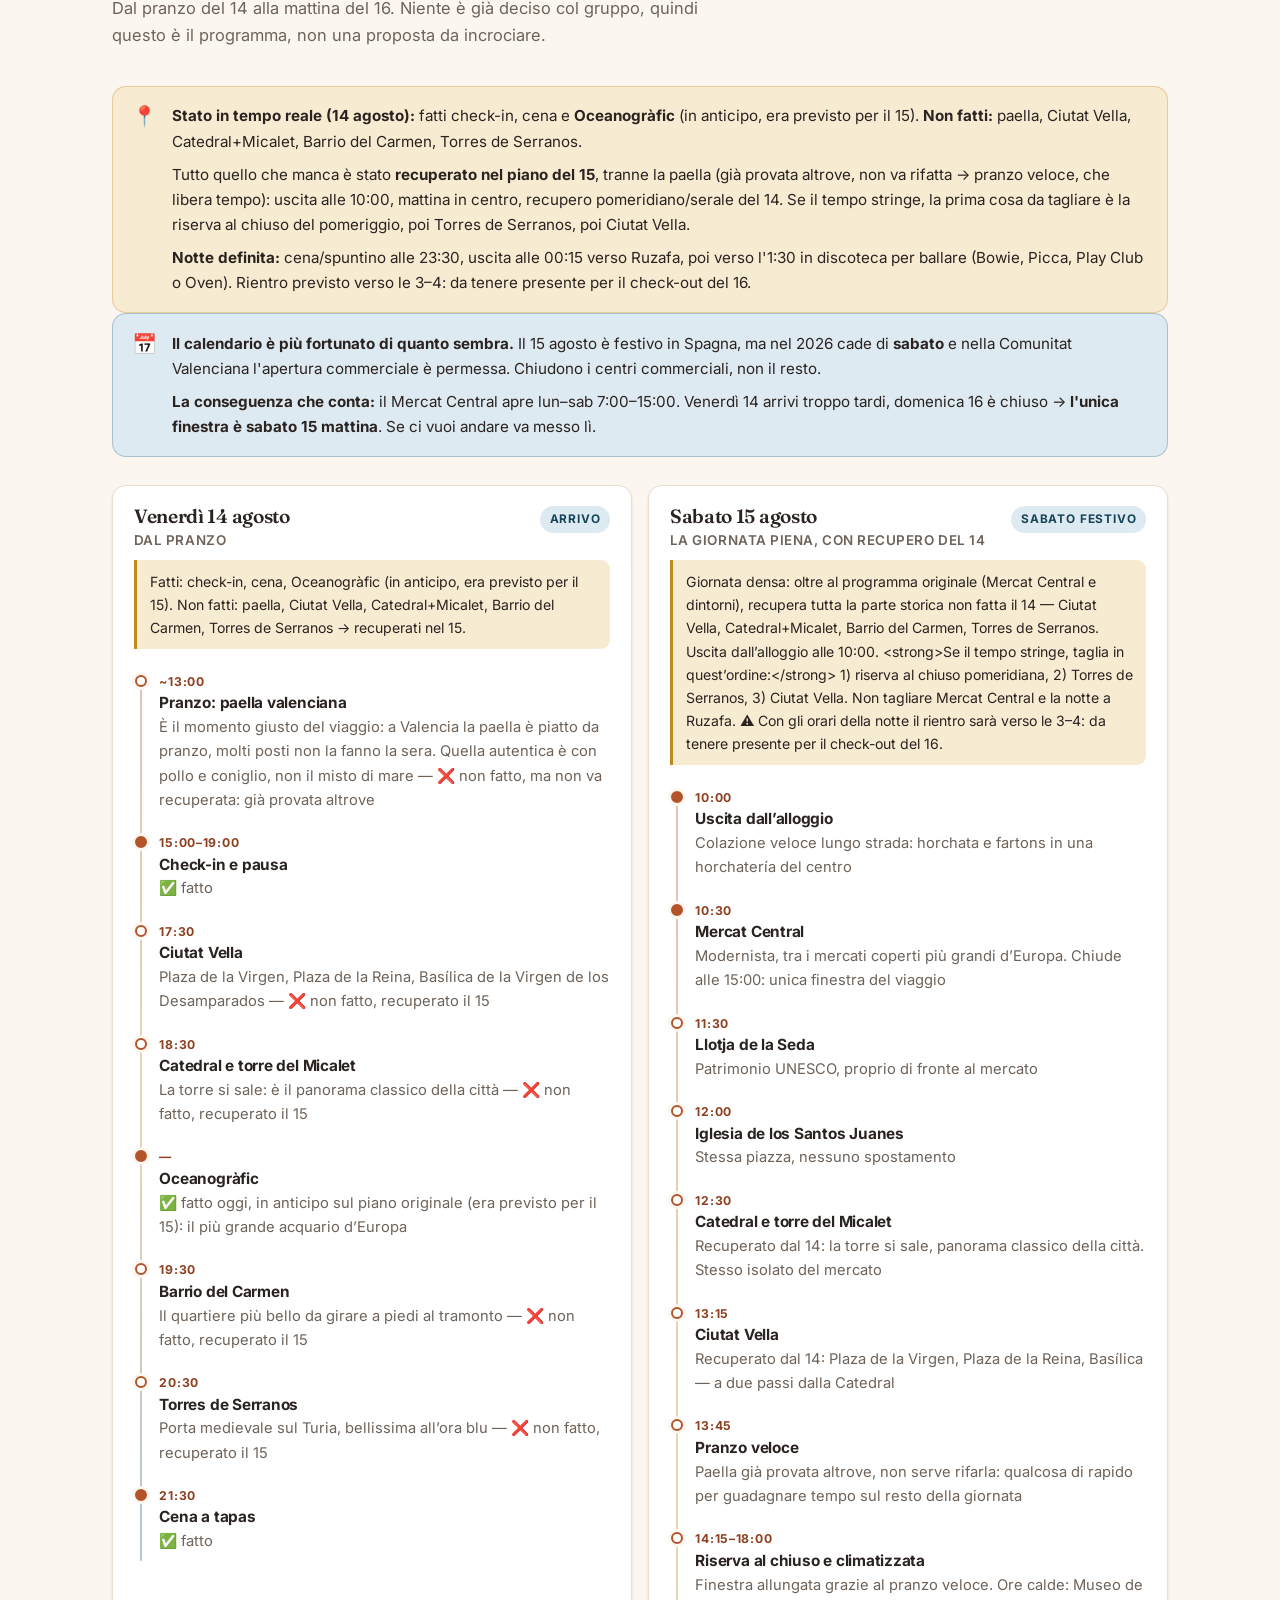
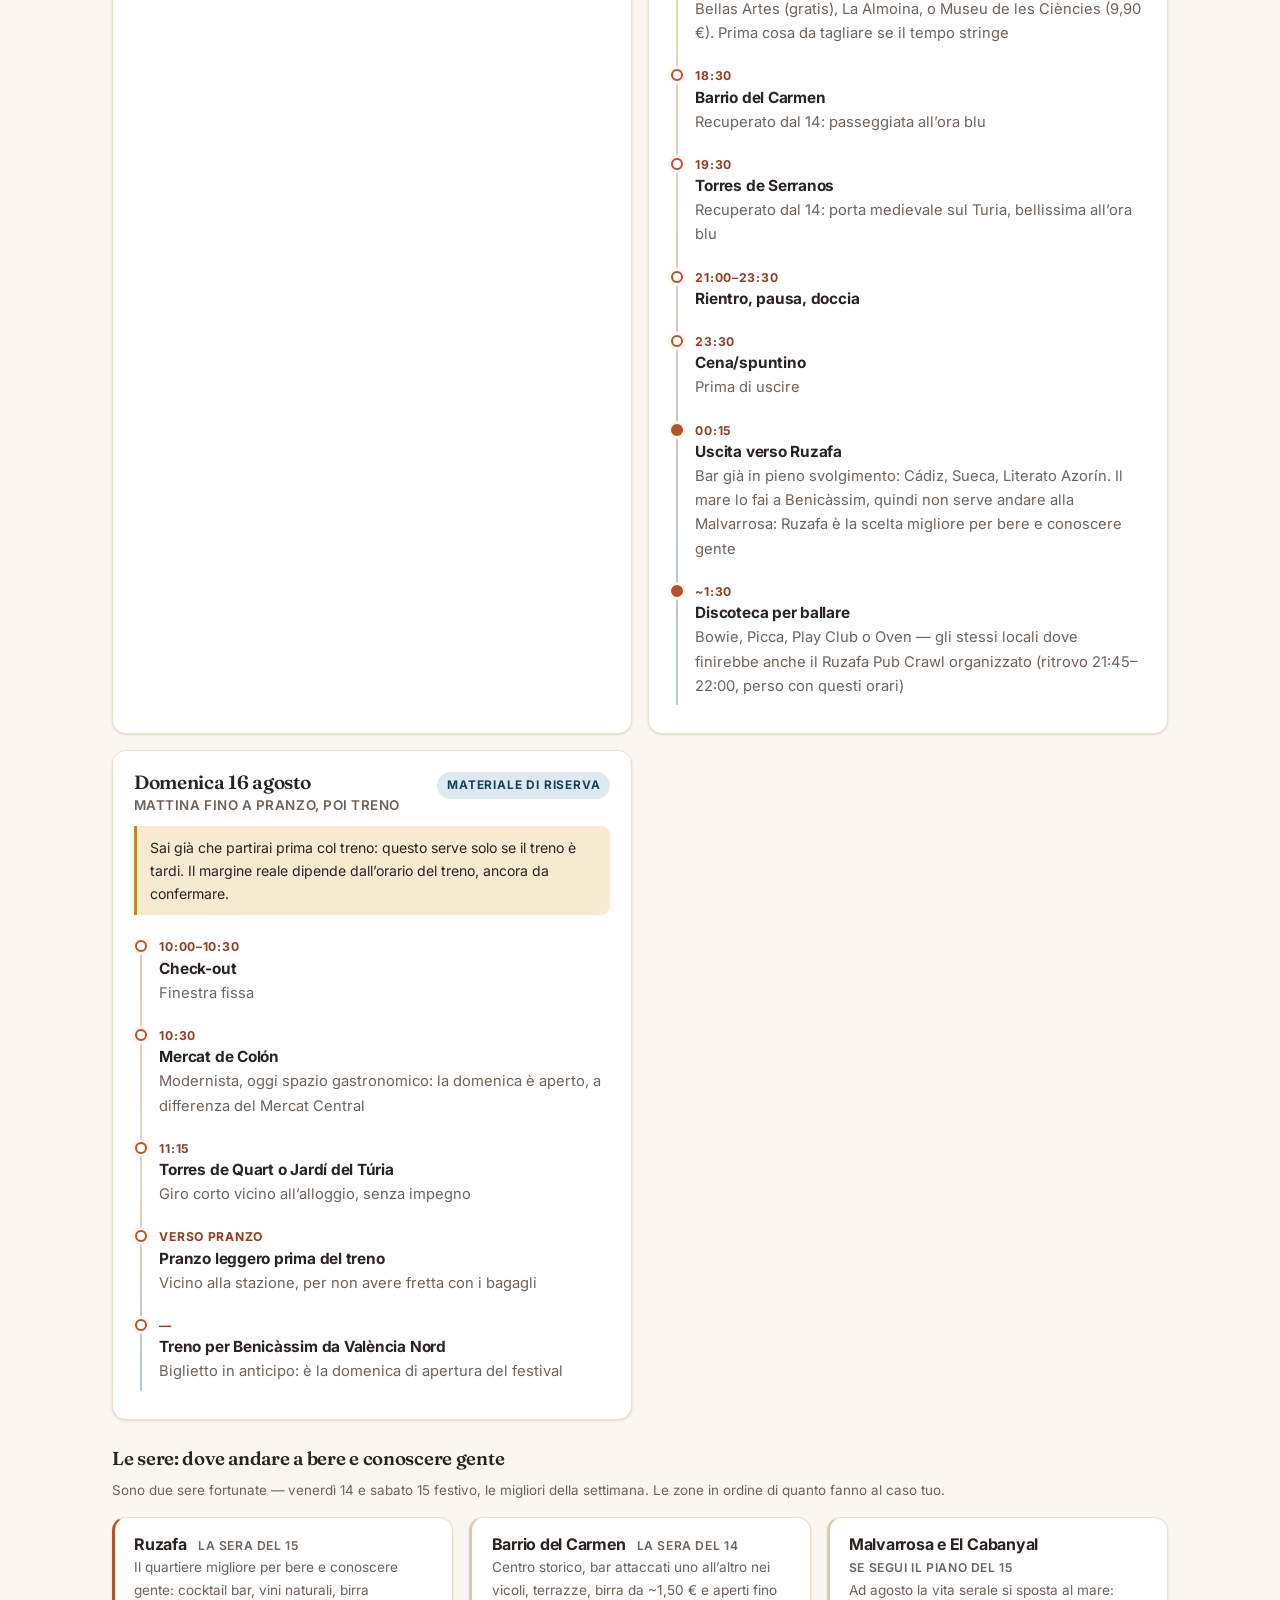
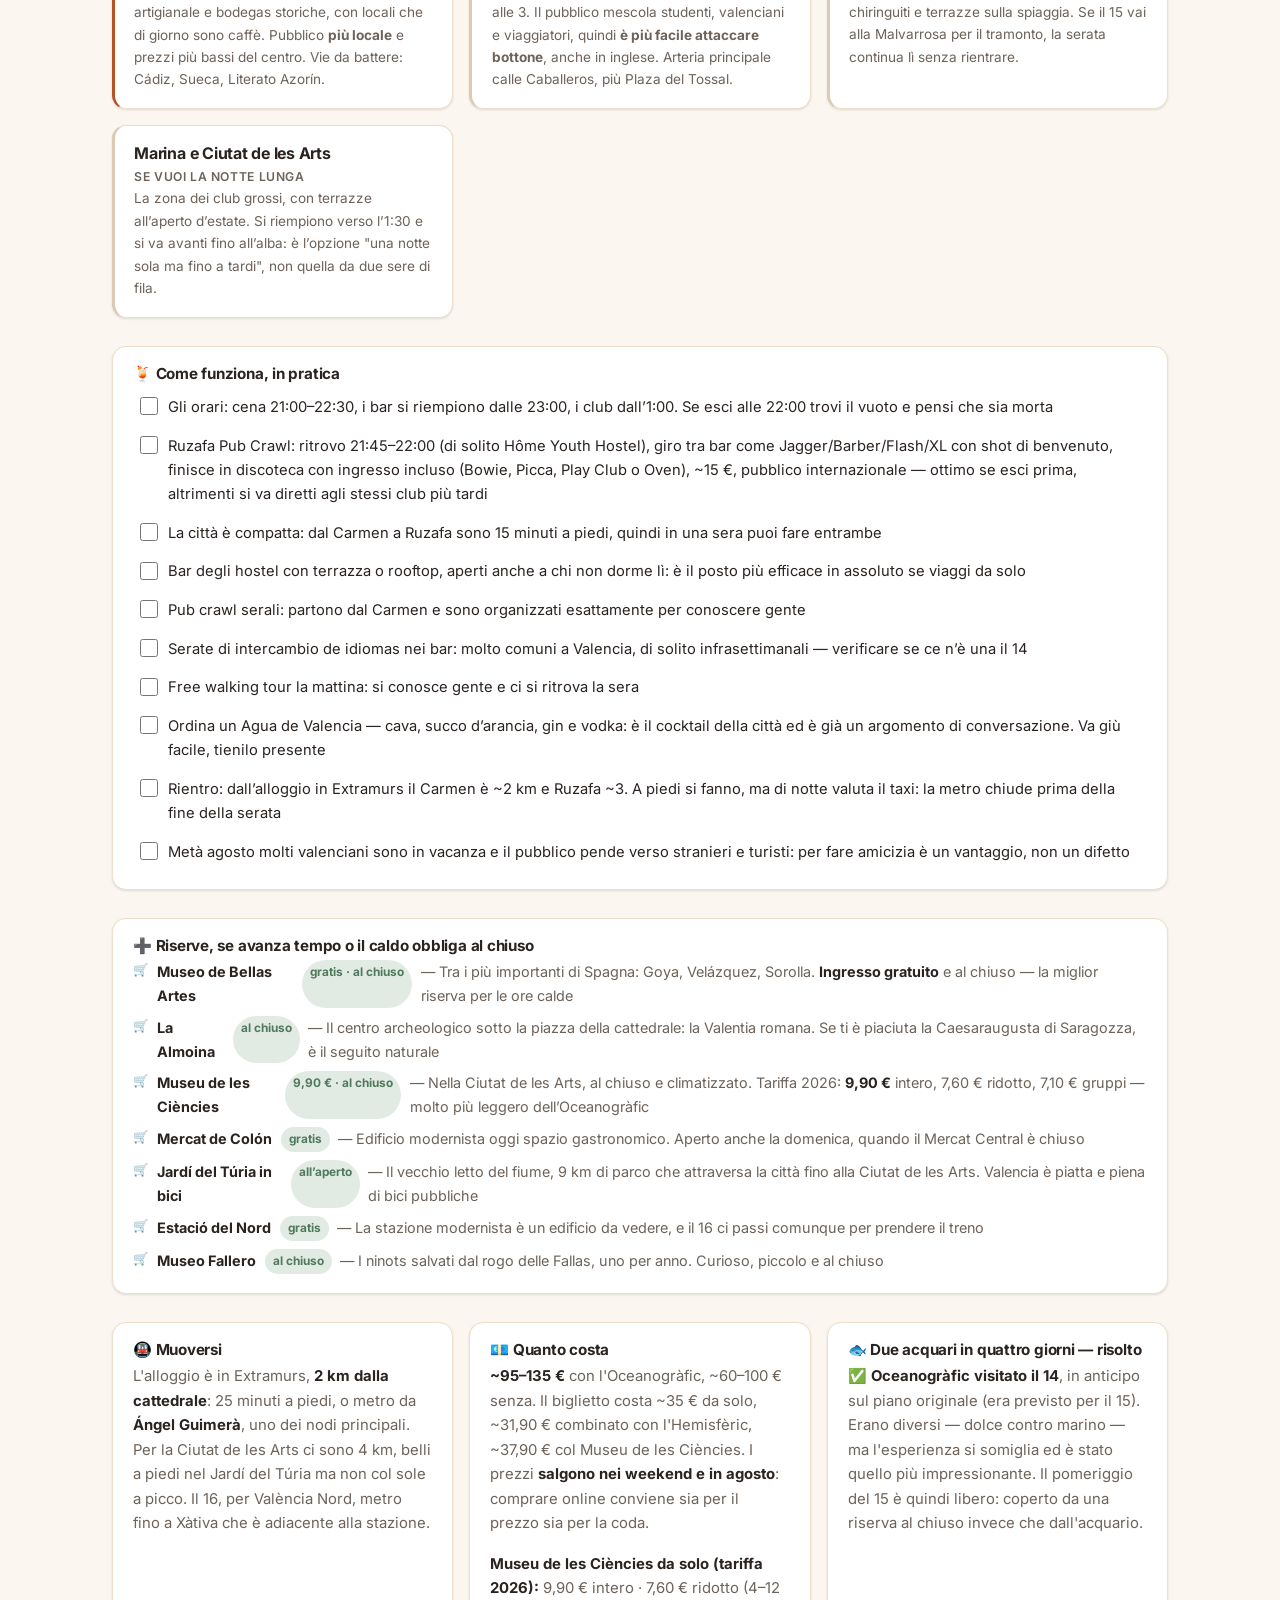
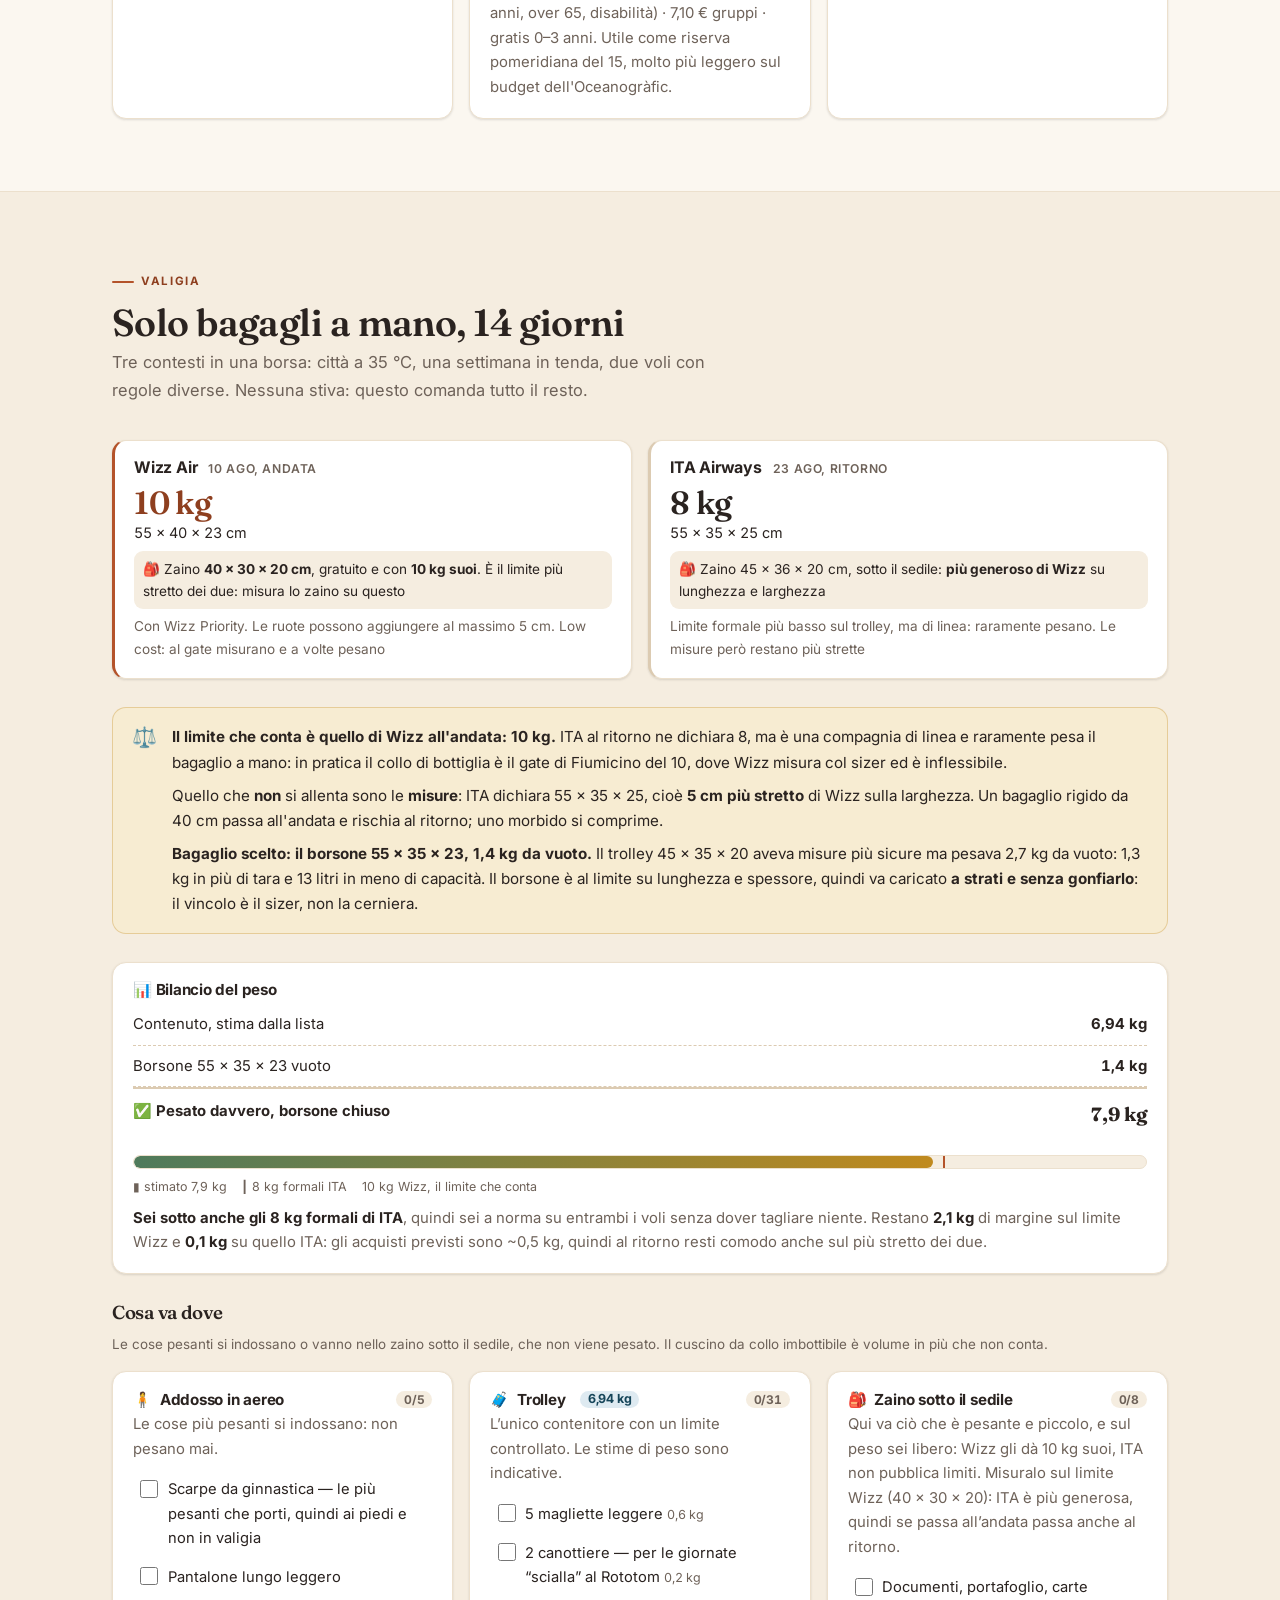
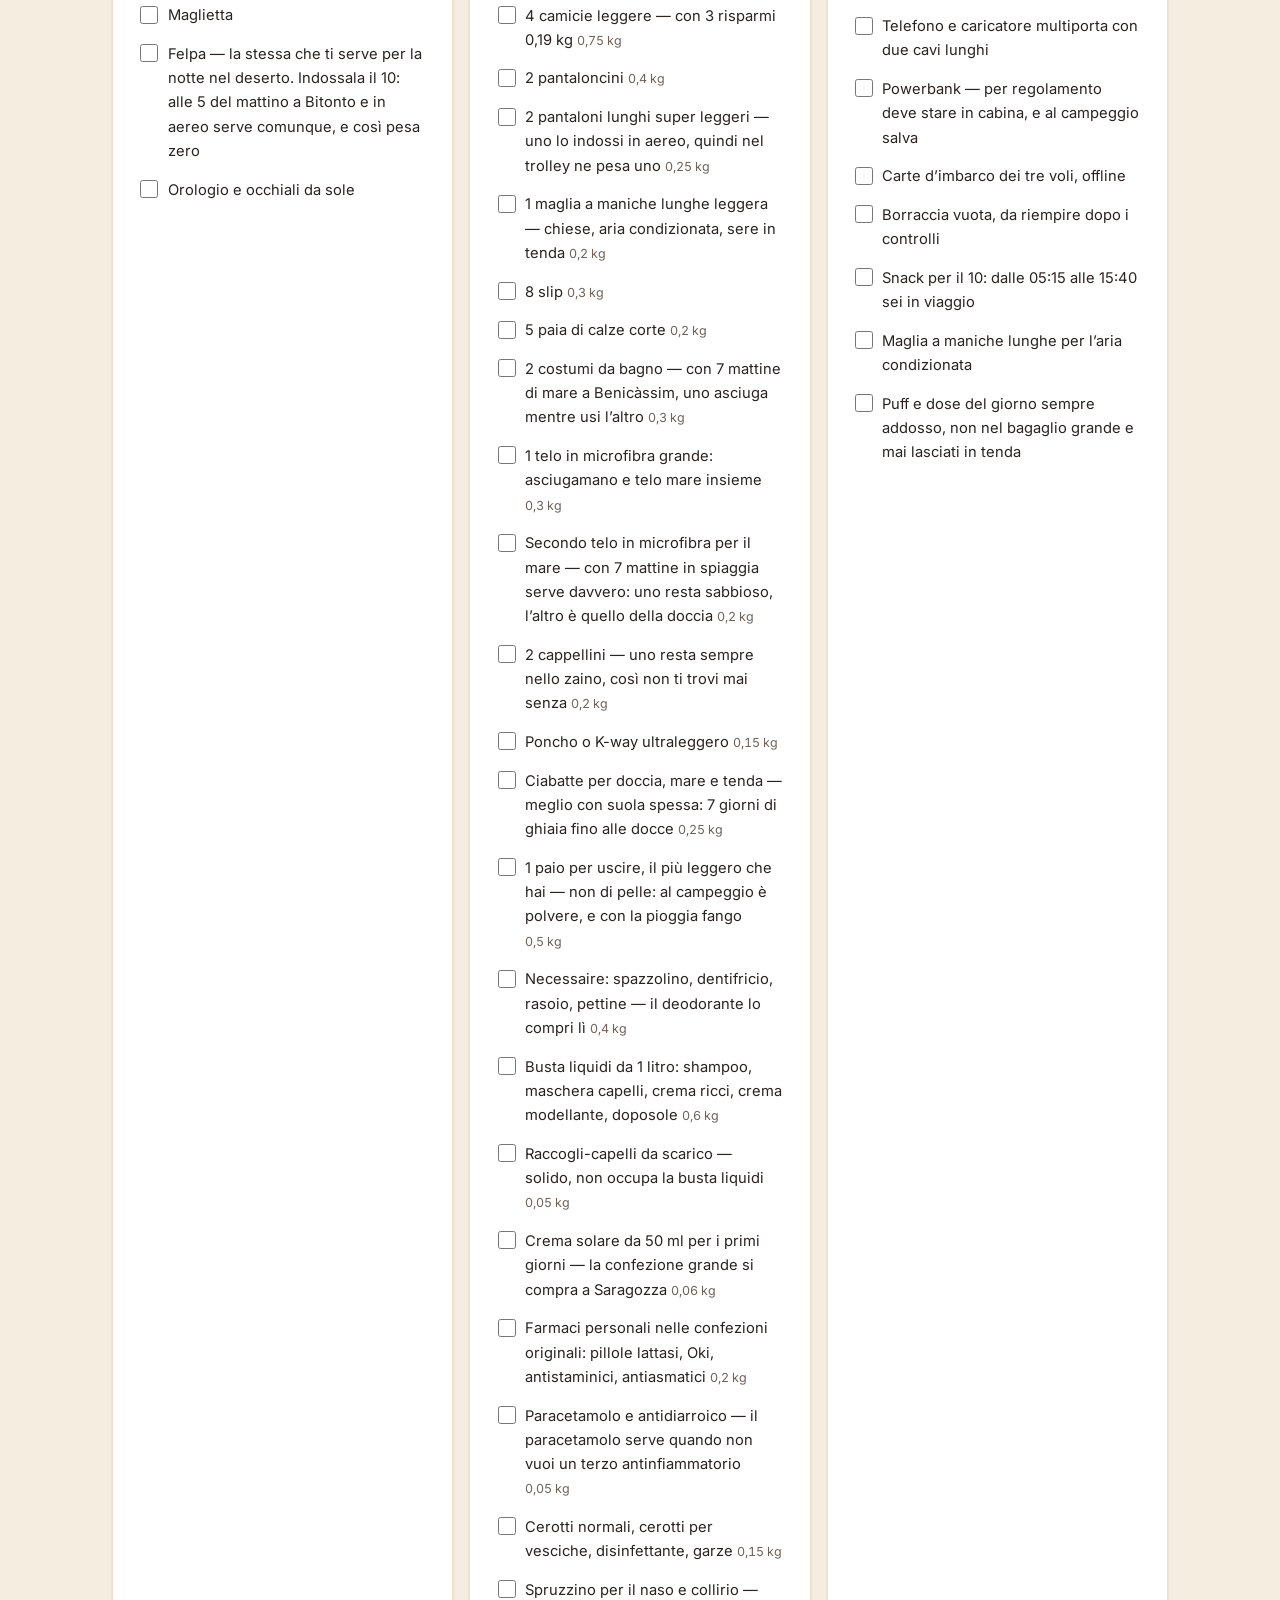
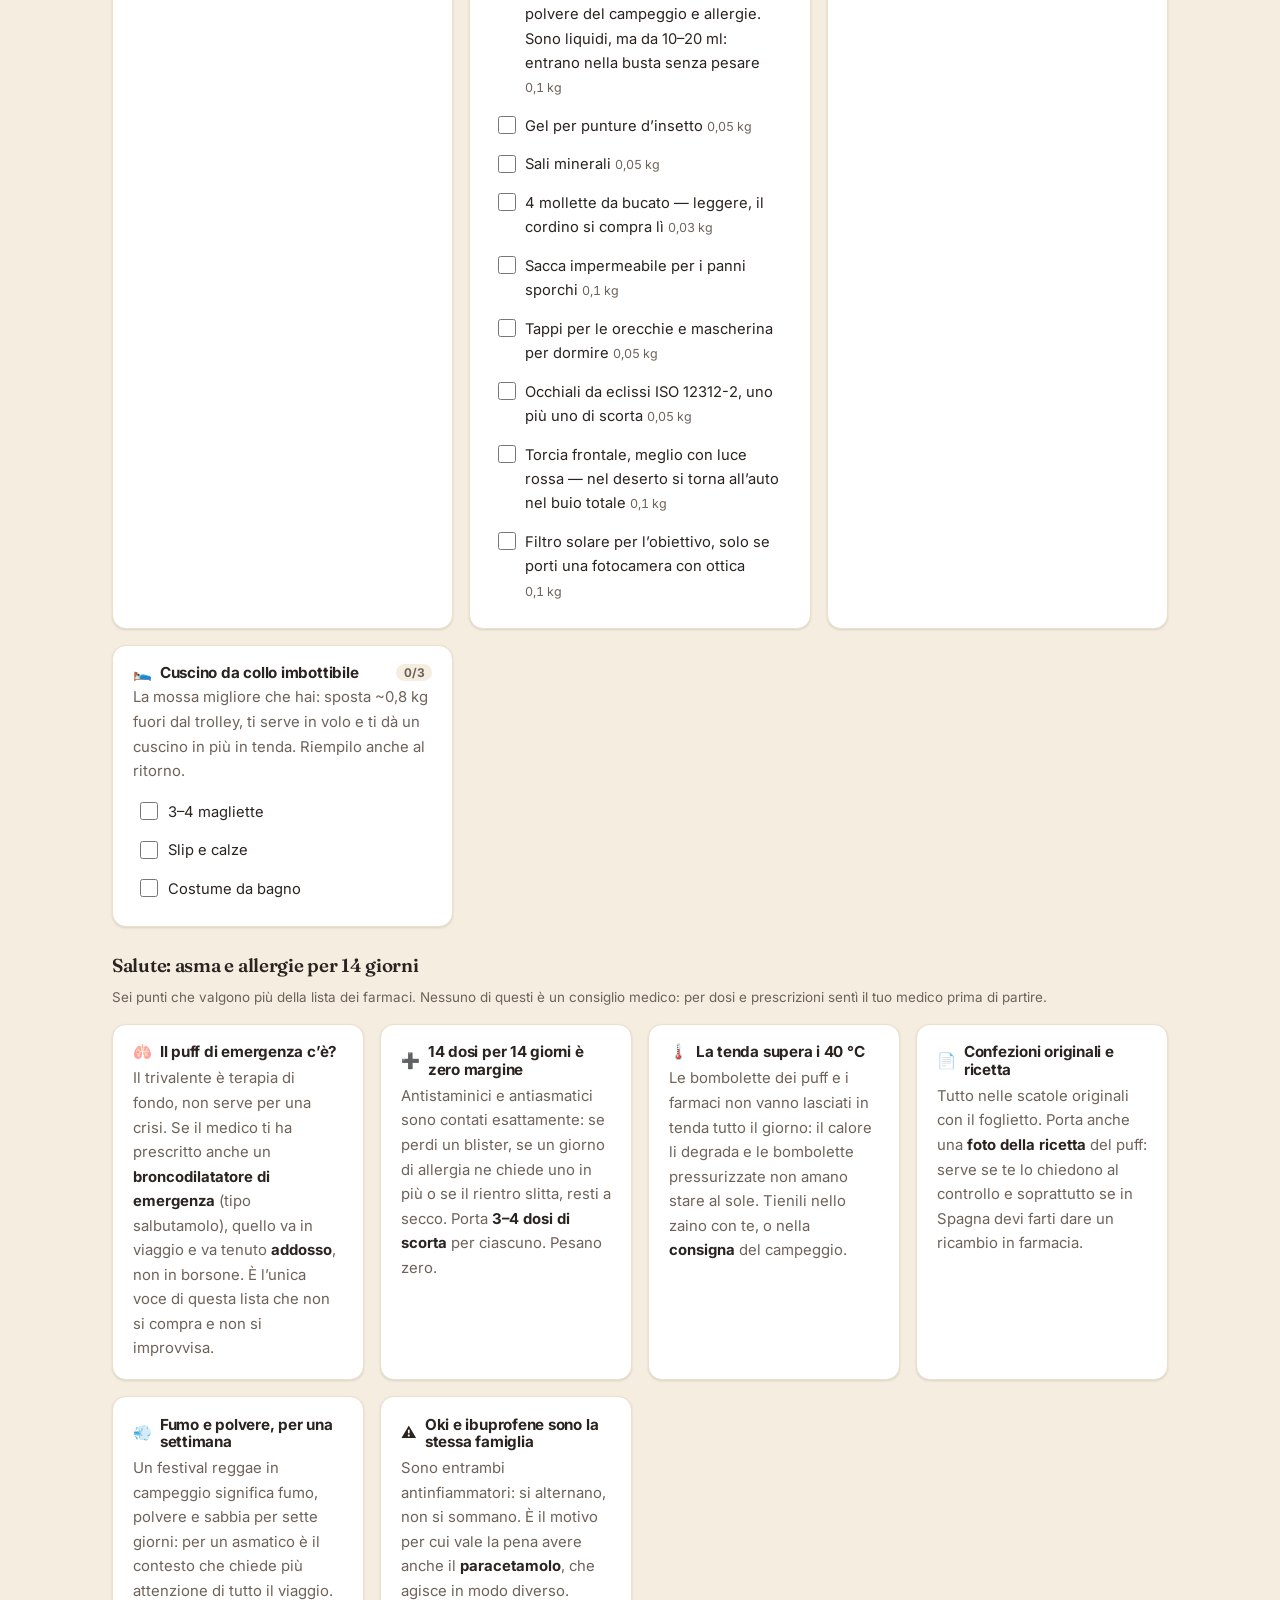
==== commit e8c5977c: "Sera del 15: cena alle 23:30, uscita alle 00:15 verso Ruzafa e discoteca per ballare Co-Authored-By:" ====
--- a/privato.html
+++ b/privato.html
@@ -172,9 +172,12 @@
           paella, Ciutat Vella, Catedral+Micalet, Barrio del Carmen, Torres de Serranos.</p>
           <p>Tutto quello che manca è stato <strong>recuperato nel piano del 15</strong>, tranne la
           paella (già provata altrove, non va rifatta → pranzo veloce, che libera tempo): uscita
-          alle 10:00, mattina in centro, recupero pomeridiano/serale del 14, sera a Ruzafa. Se il
-          tempo stringe, la prima cosa da tagliare è la riserva al chiuso del pomeriggio, poi Torres
-          de Serranos, poi Ciutat Vella.</p>
+          alle 10:00, mattina in centro, recupero pomeridiano/serale del 14. Se il tempo stringe, la
+          prima cosa da tagliare è la riserva al chiuso del pomeriggio, poi Torres de Serranos, poi
+          Ciutat Vella.</p>
+          <p><strong>Notte definita:</strong> cena/spuntino alle 23:30, uscita alle 00:15 verso
+          Ruzafa, poi verso l'1:30 in discoteca per ballare (Bowie, Picca, Play Club o Oven).
+          Rientro previsto verso le 3–4: da tenere presente per il check-out del 16.</p>
         </div>
       </div>
 
